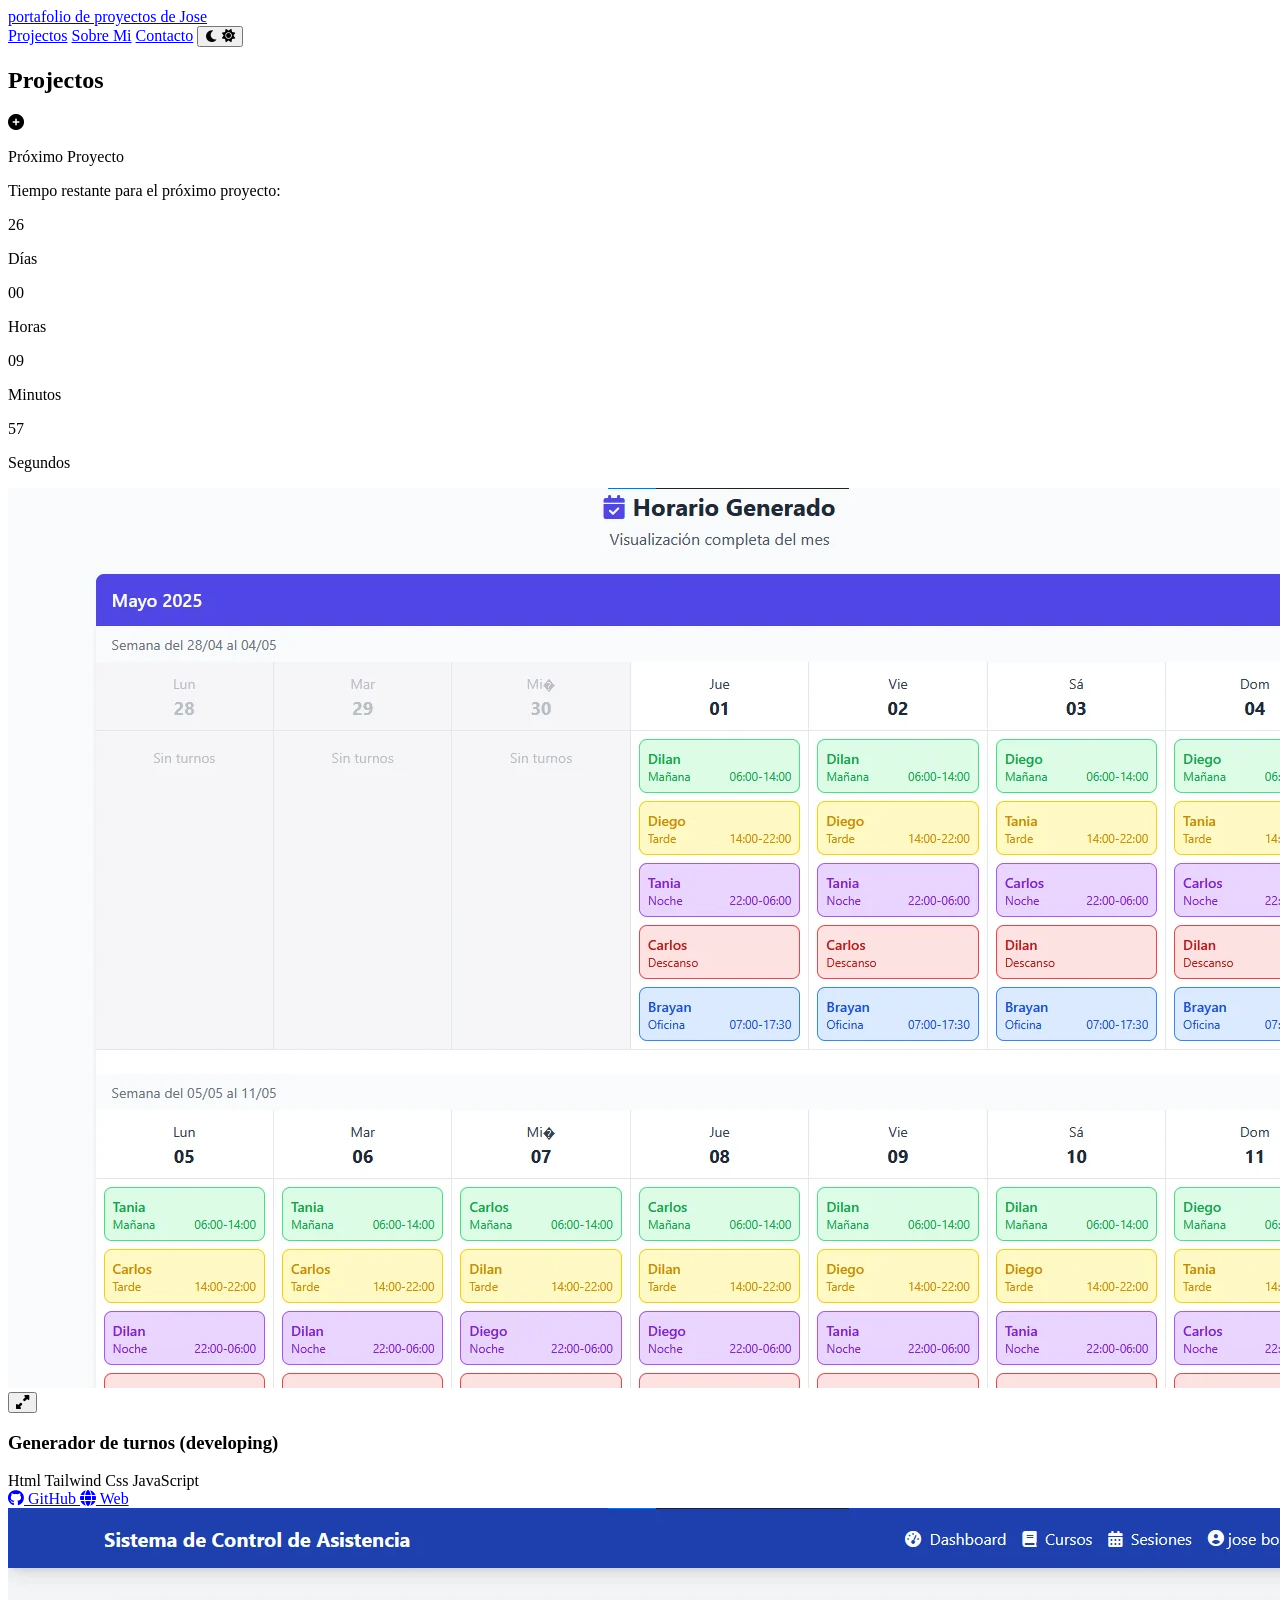
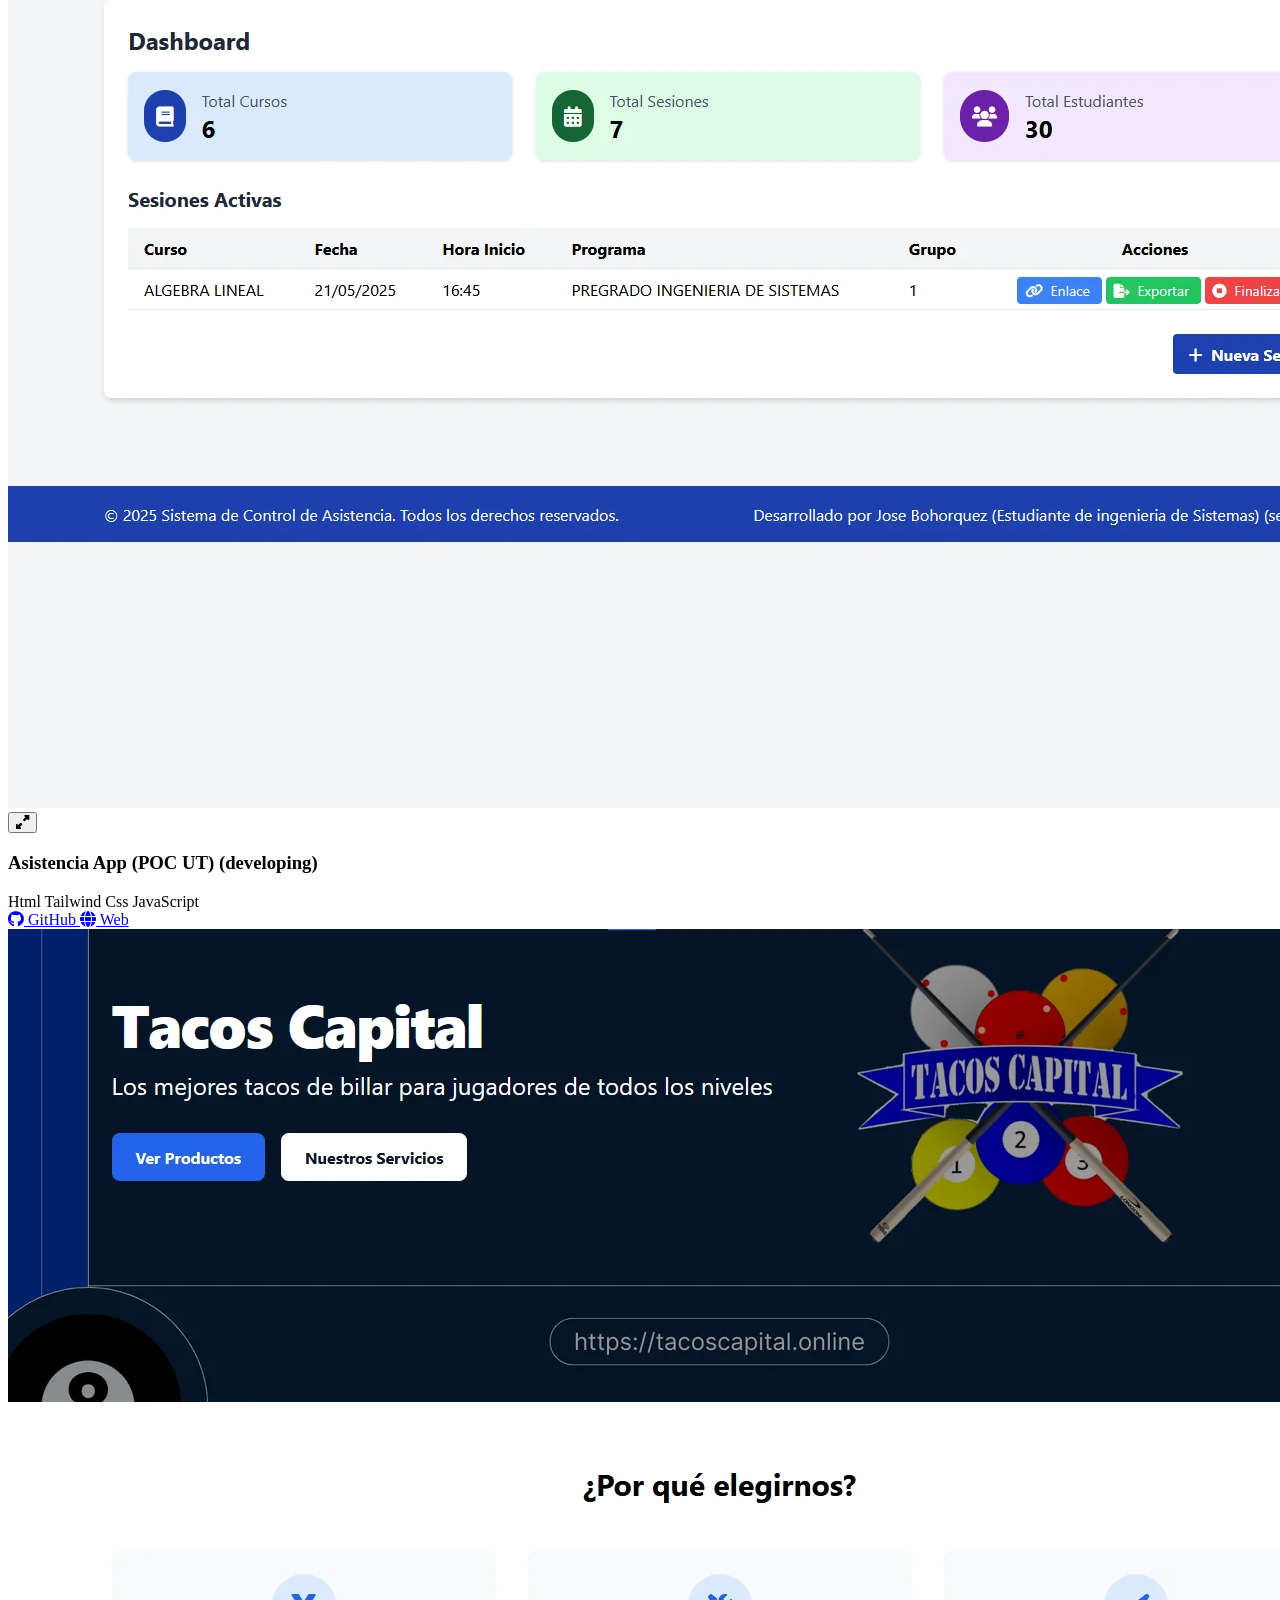
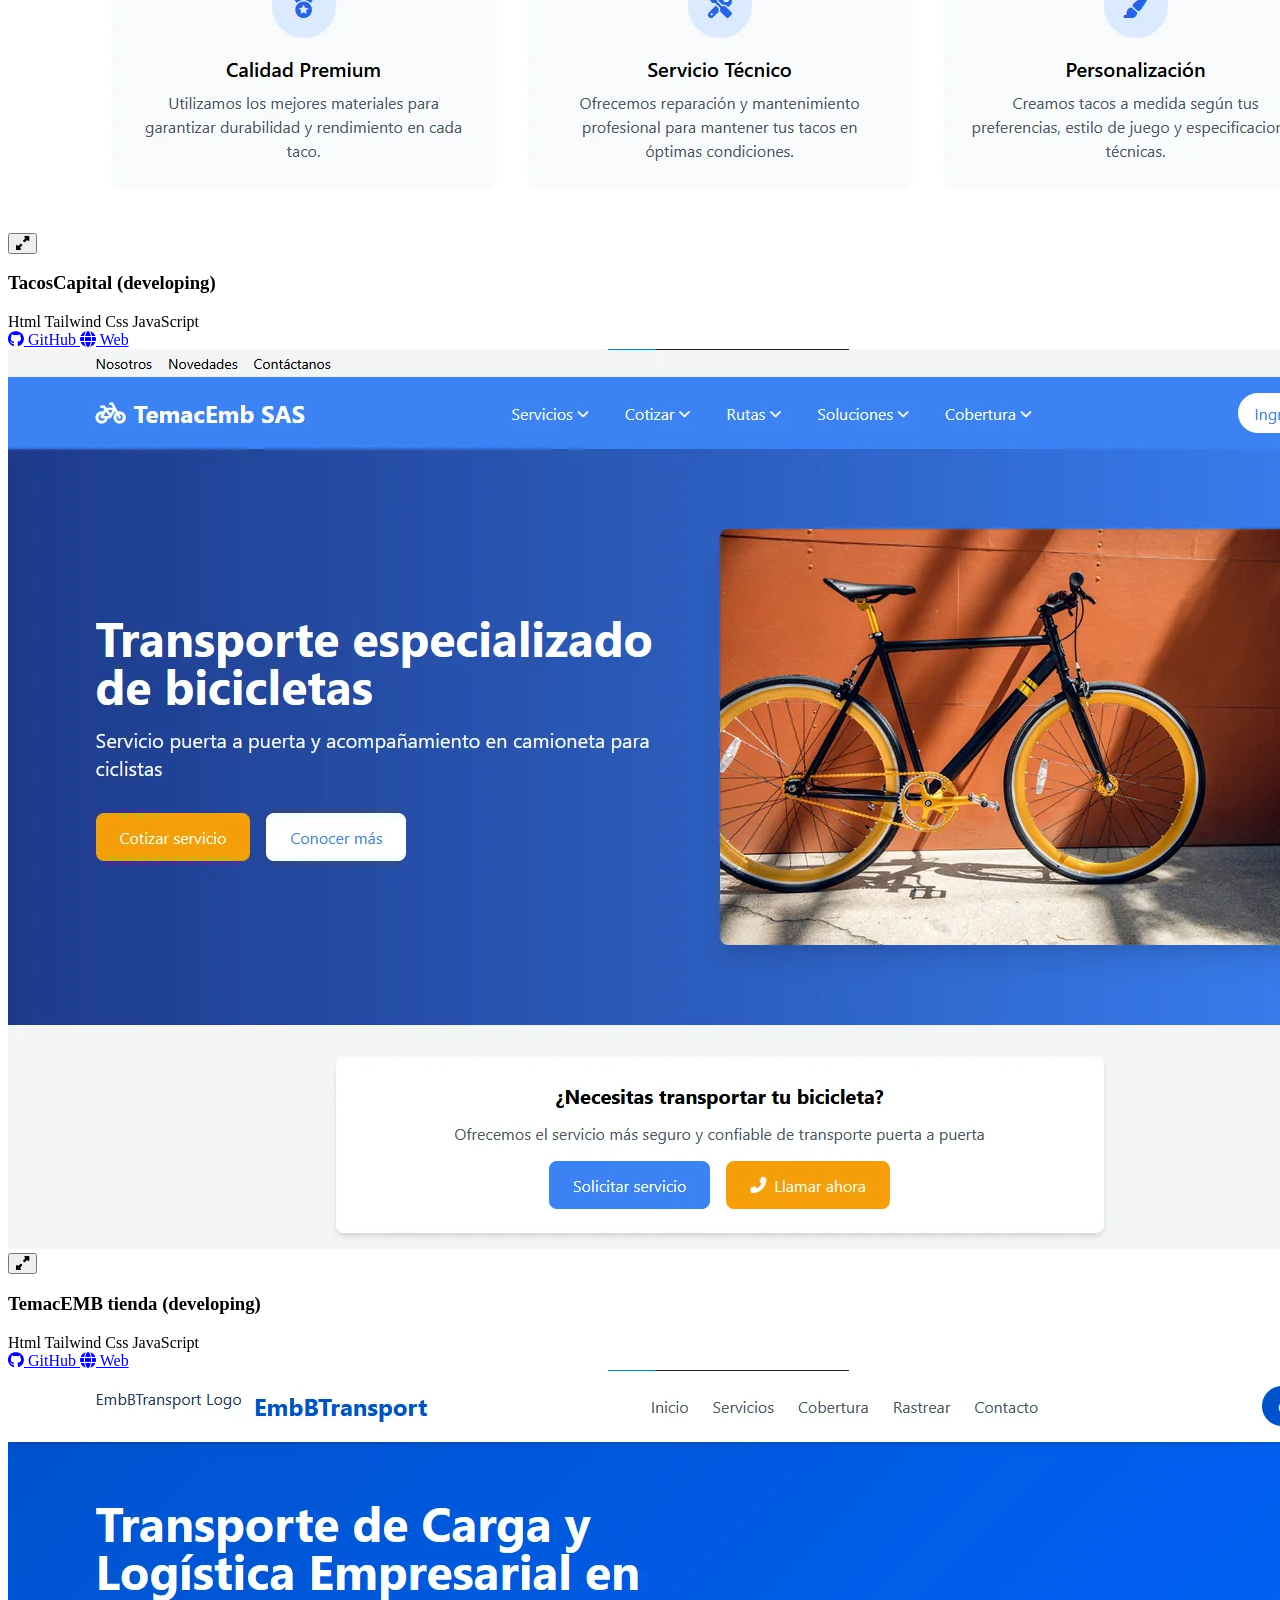
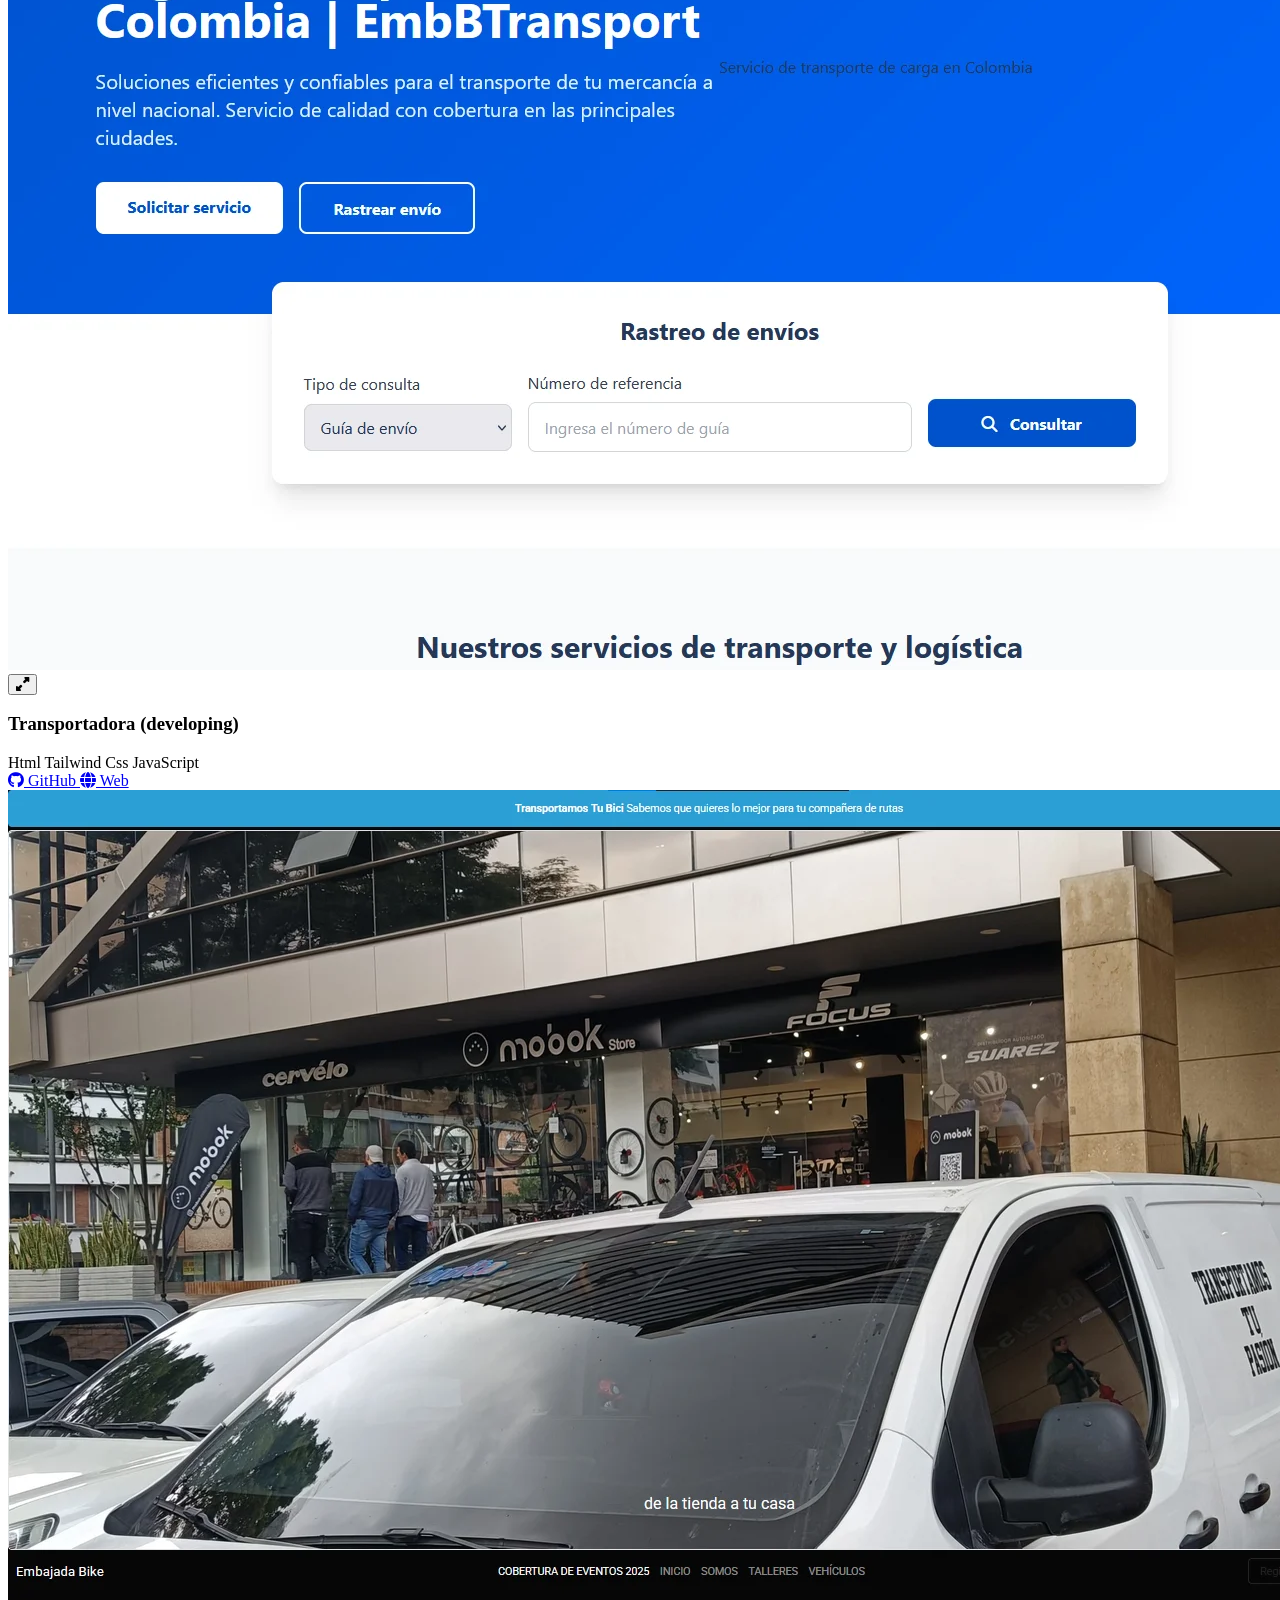
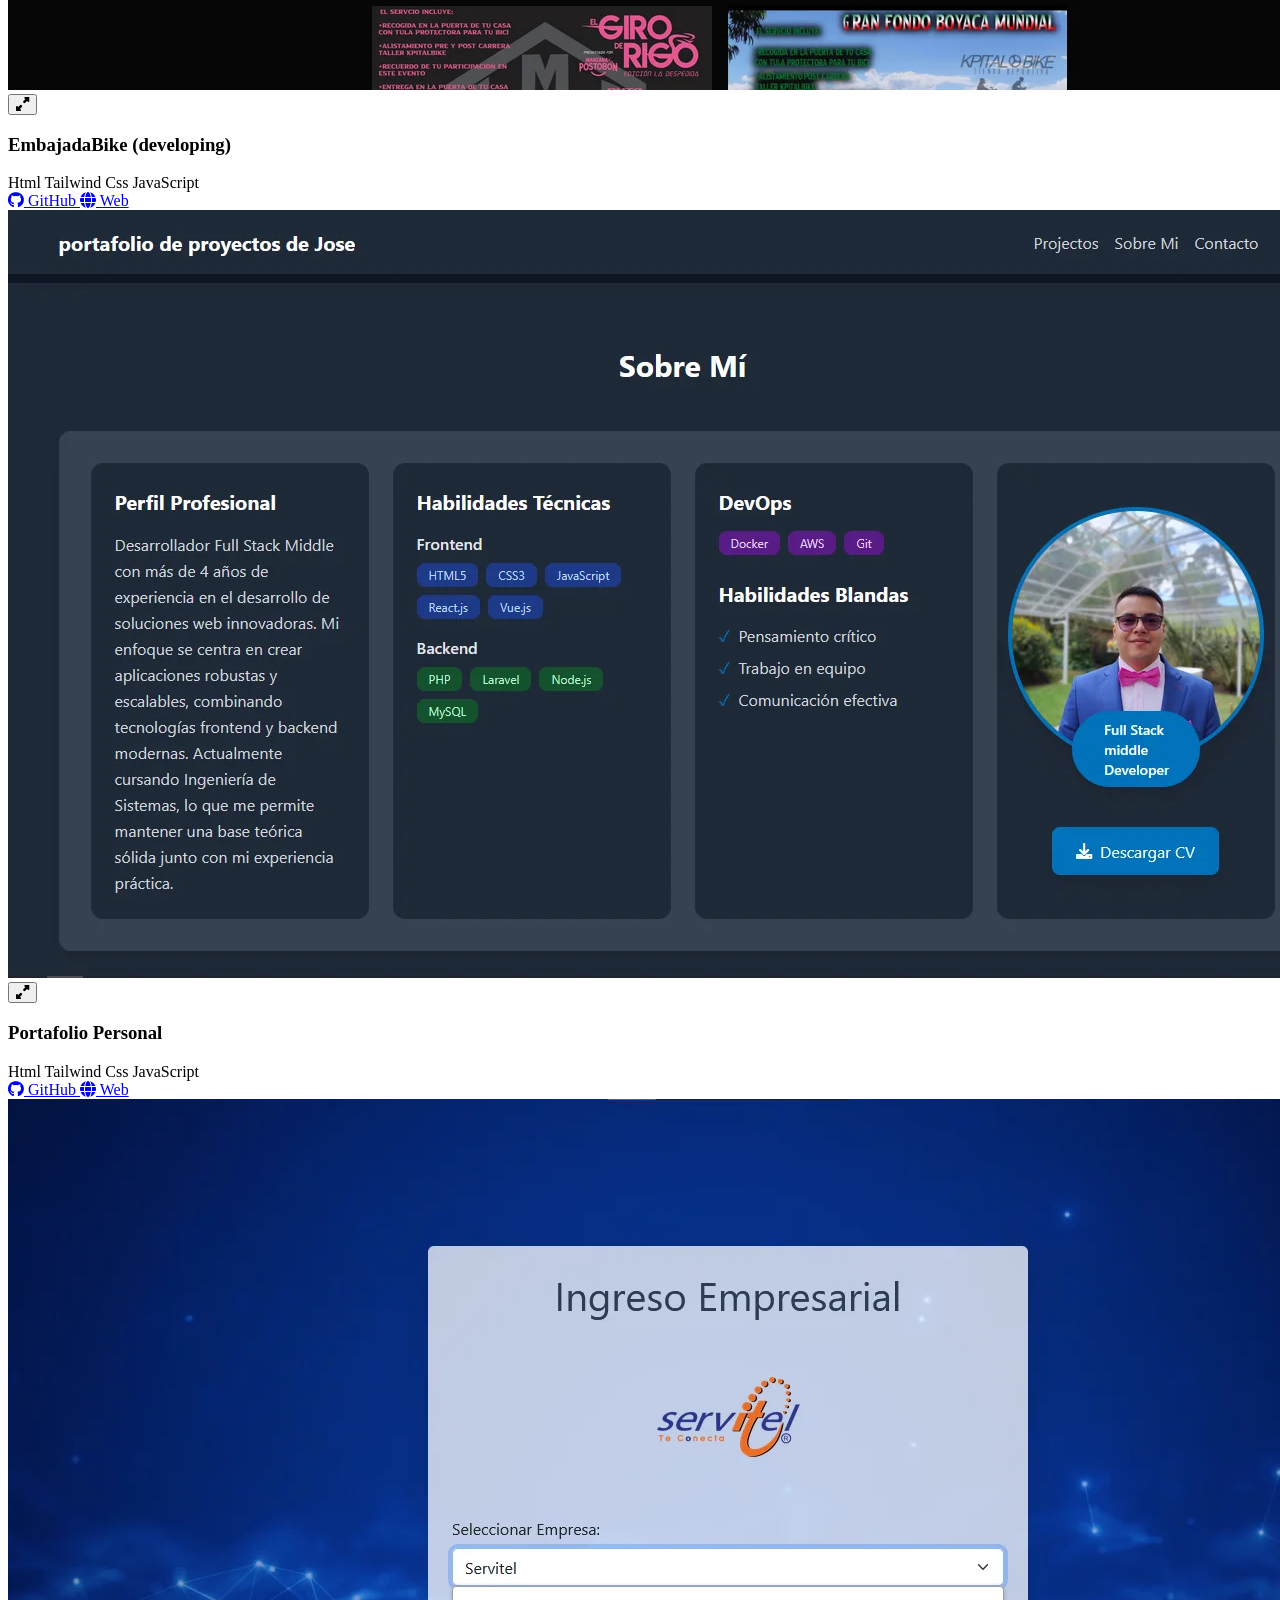
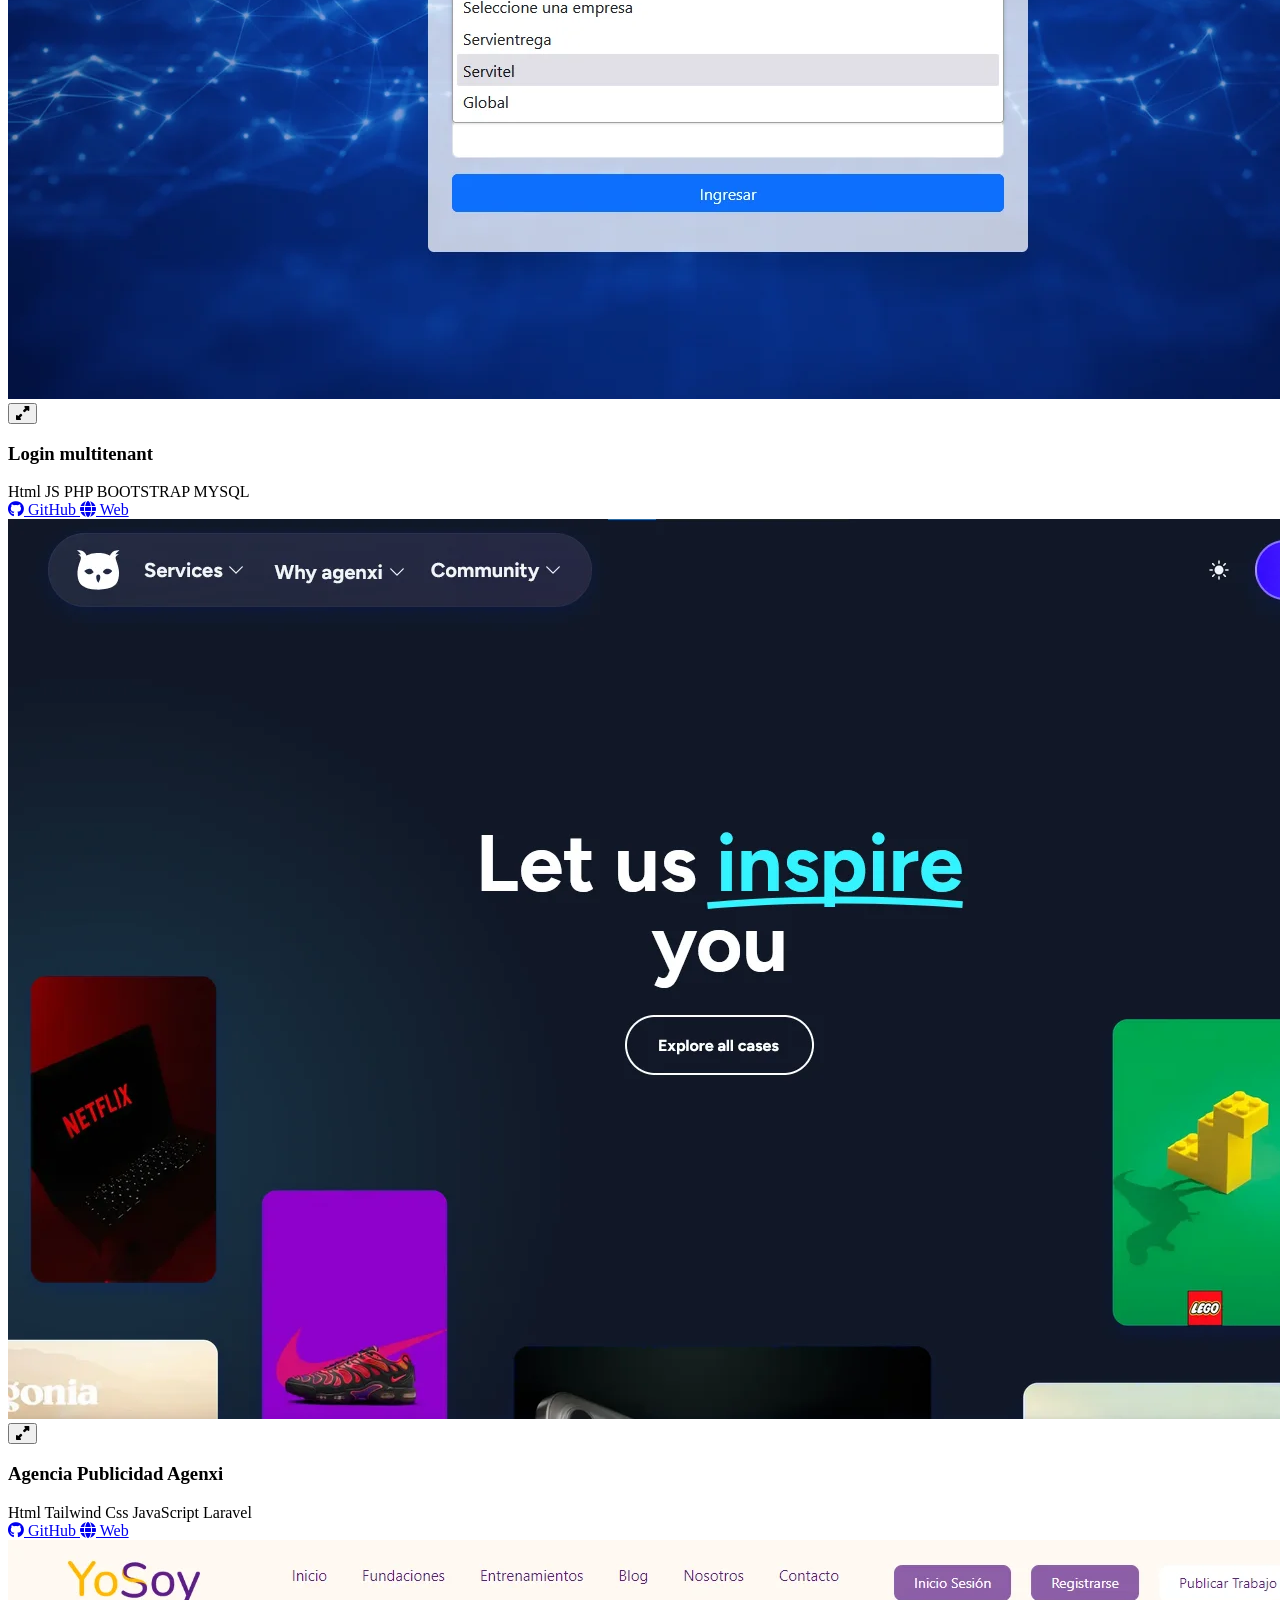
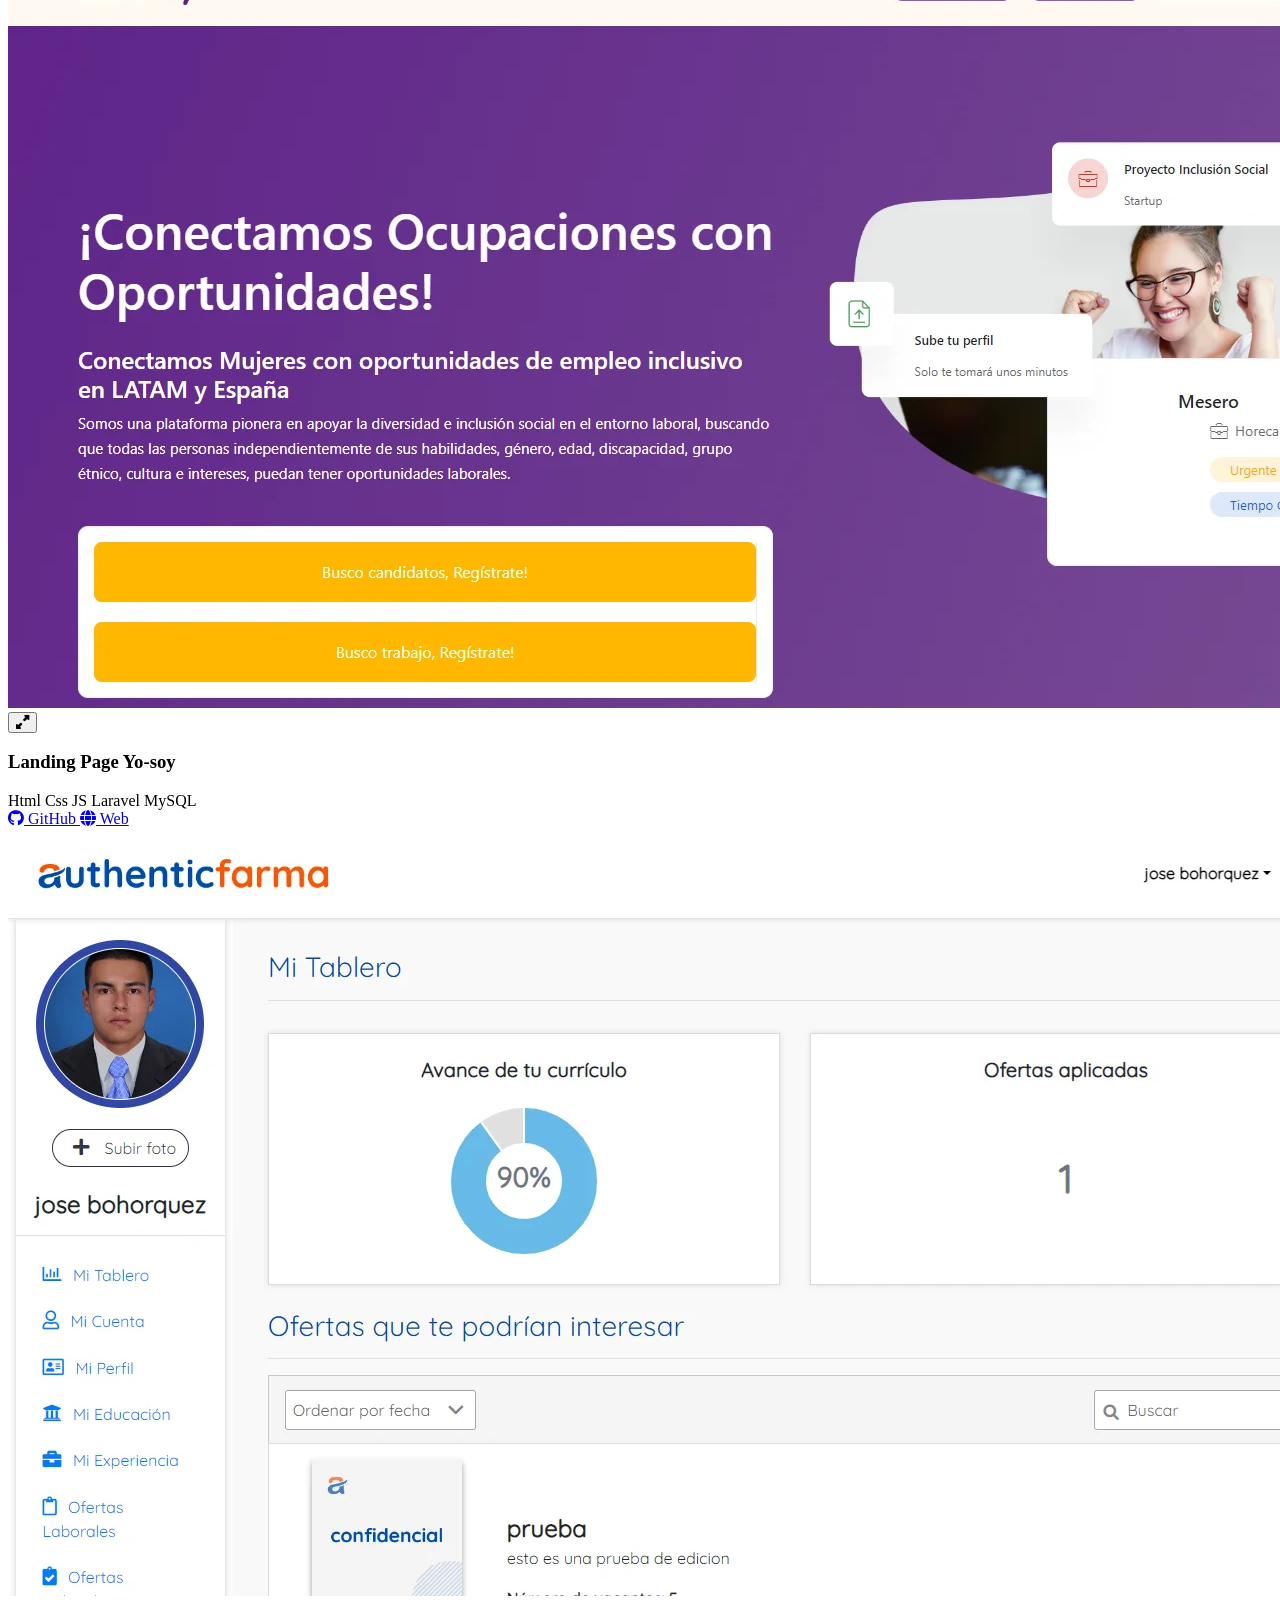
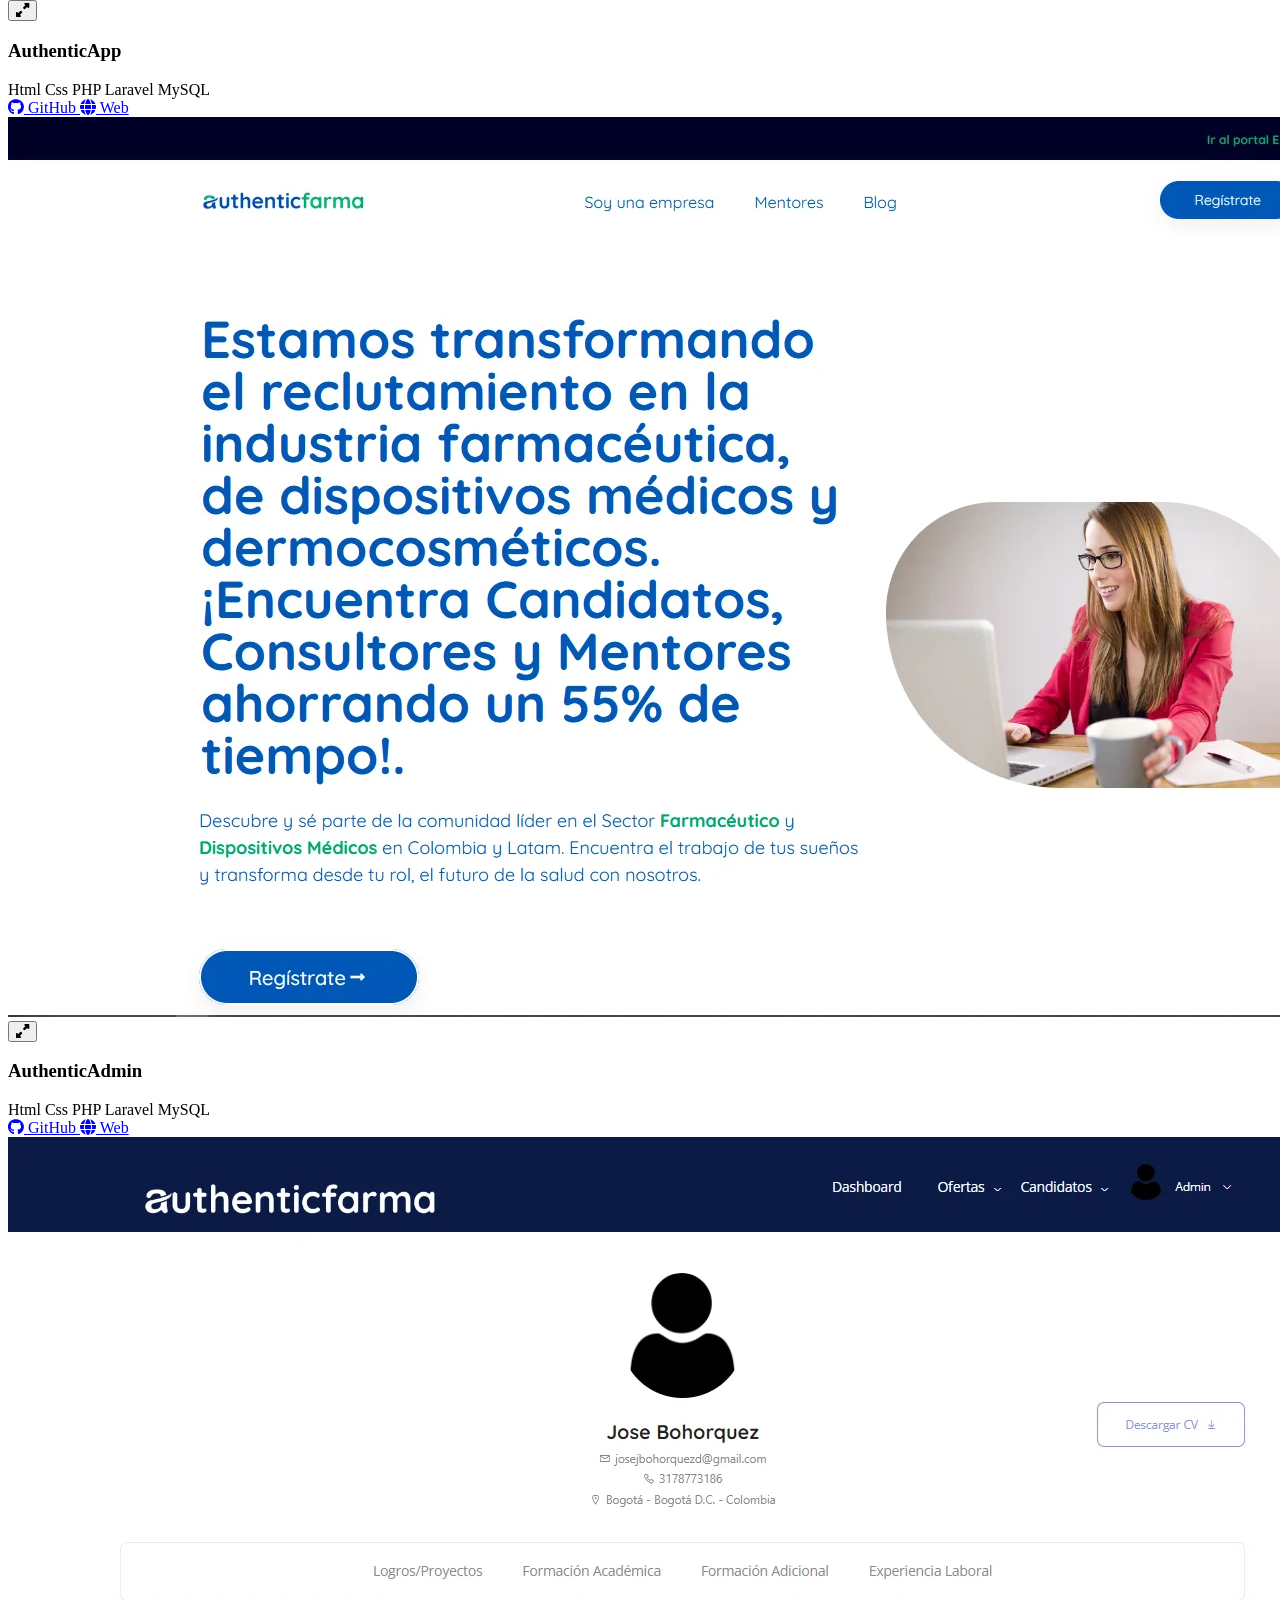
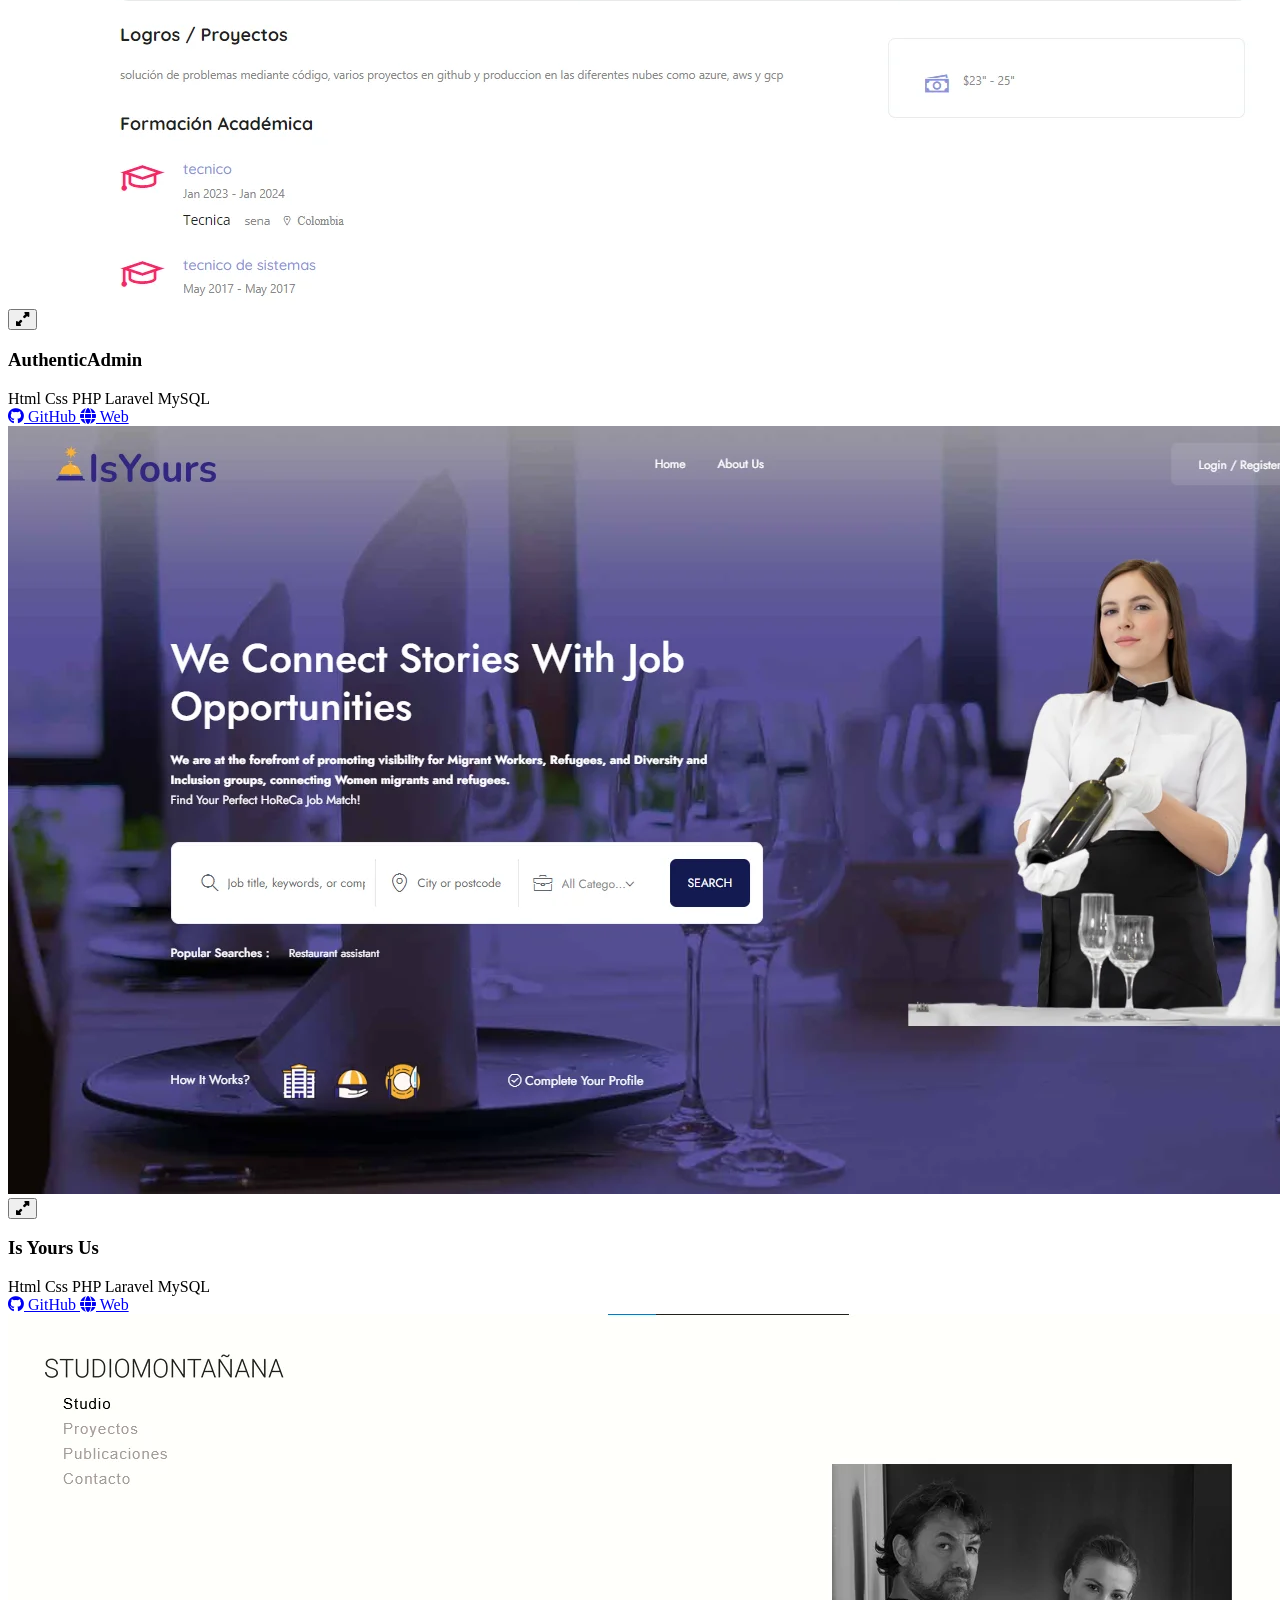
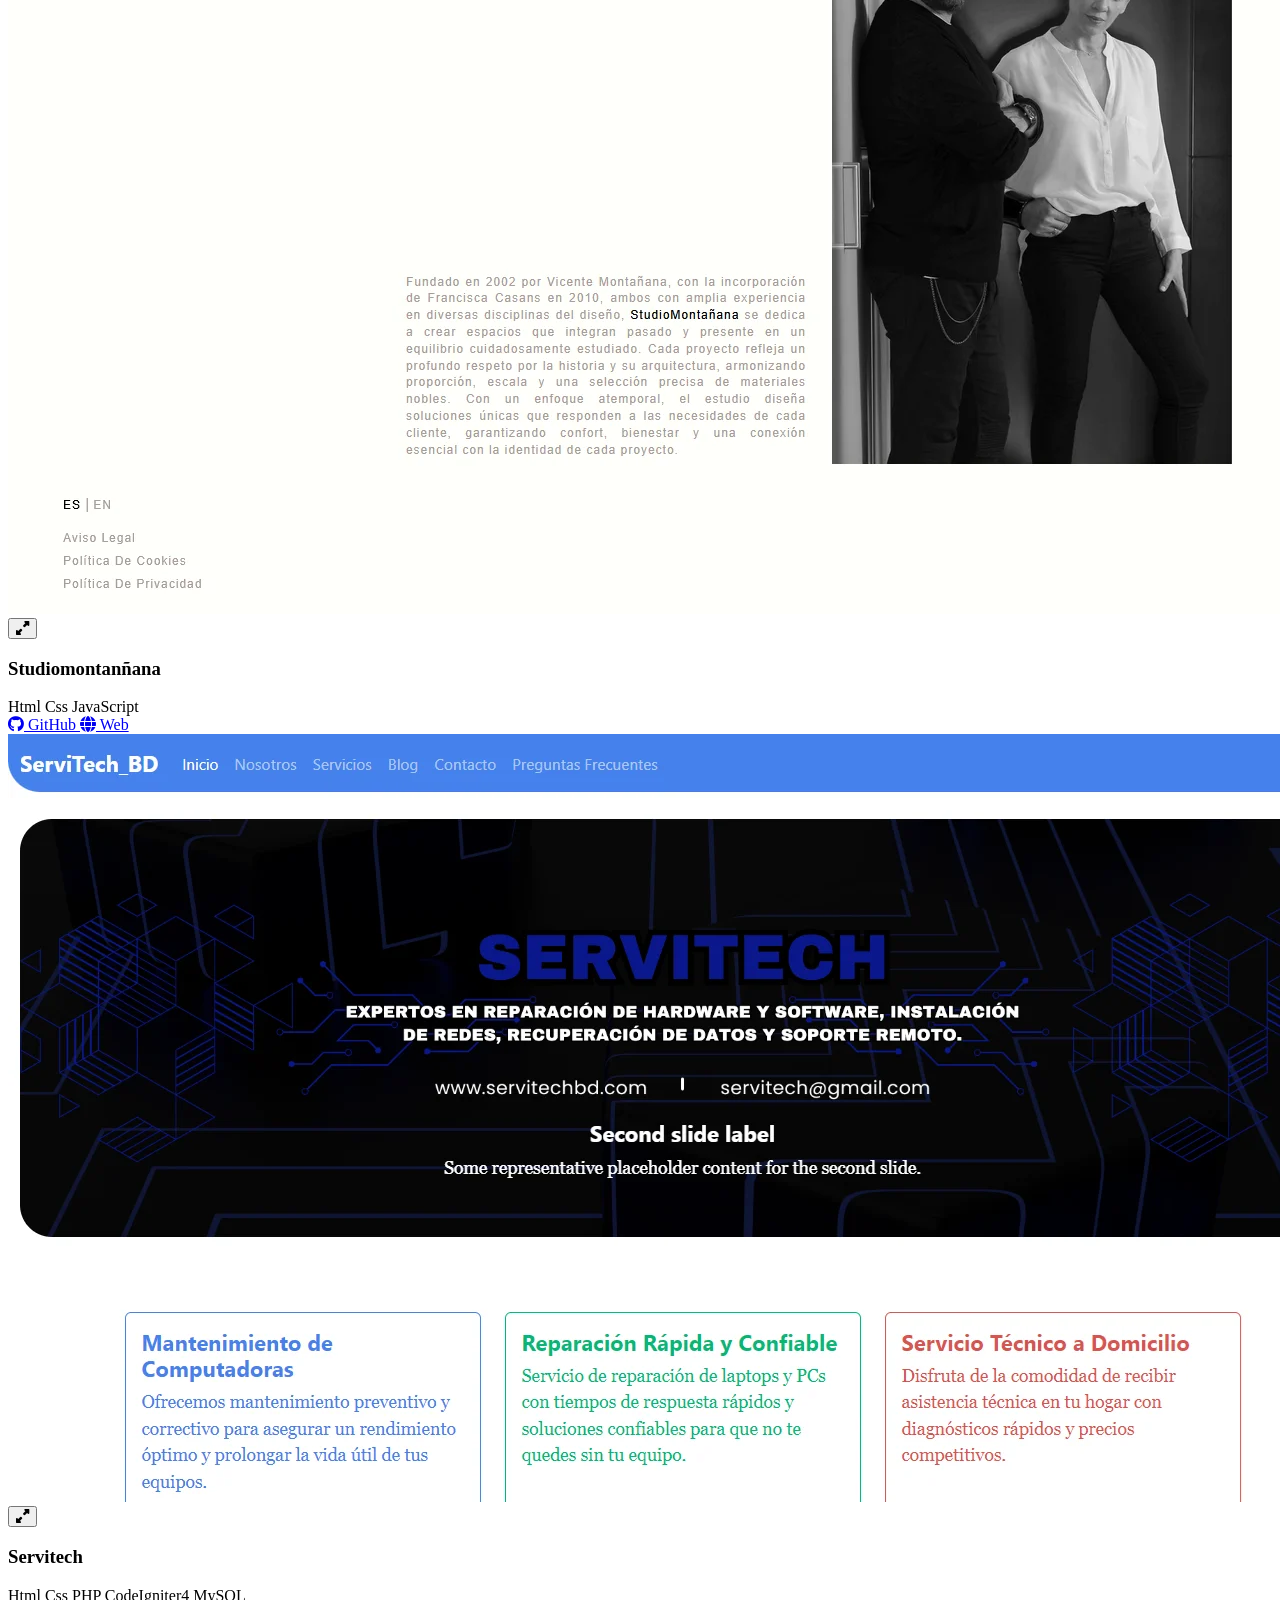
==== index.html @ 4d7795fb "ajustando info" ====
<!DOCTYPE html>
<html lang="en" class="scroll-smooth">

<head>
    <meta charset="UTF-8">
    <meta name="viewport" content="width=device-width, initial-scale=1.0">
    <title>Jose's Portfolio</title>
    <script src="https://cdn.tailwindcss.com"></script>
    <link rel="stylesheet" href="https://cdnjs.cloudflare.com/ajax/libs/font-awesome/6.0.0-beta3/css/all.min.css">
    <script>
        tailwind.config = {
            darkMode: 'class',
            theme: {
                extend: {
                    colors: {
                        primary: '#0072bc',
                    }
                }
            }
        }
    </script>
    <script src="https://cdn.jsdelivr.net/npm/sweetalert2@11"></script>
</head>

<body class="bg-gray-100 dark:bg-gray-900">
    <!-- Navbar -->
    <nav class="fixed w-full bg-white dark:bg-gray-800 shadow-lg z-50">
        <div class="max-w-7xl mx-auto px-4">
            <div class="flex justify-between h-16">
                <div class="flex items-center">
                    <a href="#" class="text-xl font-bold text-gray-800 dark:text-white">portafolio de proyectos de
                        Jose</a>
                </div>
                <div class="flex items-center space-x-4">
                    <a href="#projects" class="text-gray-600 dark:text-gray-300 hover:text-primary">Projectos</a>
                    <a href="#about" class="text-gray-600 dark:text-gray-300 hover:text-primary">Sobre Mi</a>
                    <a href="#contact" class="text-gray-600 dark:text-gray-300 hover:text-primary">Contacto</a>
                    <button id="theme-toggle" class="p-2 rounded-lg hover:bg-gray-100 dark:hover:bg-gray-700">
                        <i class="fas fa-moon dark:hidden"></i>
                        <i class="fas fa-sun hidden dark:block text-yellow-400"></i>
                    </button>
                </div>
            </div>
        </div>
    </nav>

    <!-- Projects Section -->
    <section id="projects" class="pt-20 pb-12">
        <div class="max-w-7xl mx-auto px-4">
            <h2 class="text-3xl font-bold text-center text-gray-800 dark:text-white mb-12">Projectos</h2>
            <div class="grid grid-cols-2 md:grid-cols-3 lg:grid-cols-4 gap-4">



                <!-- Plantilla para próximo proyecto con contador -->
                <div
                    class="bg-white dark:bg-gray-800 rounded-lg shadow-lg overflow-hidden transition-transform hover:scale-105 cursor-pointer group border-2 border-dashed border-gray-300 dark:border-gray-600">
                    <div class="p-4 flex flex-col items-center justify-center h-full min-h-[300px]">
                        <i class="fas fa-plus-circle text-4xl text-gray-400 dark:text-gray-500 mb-2"></i>
                        <p class="text-gray-500 dark:text-gray-400 text-center mb-4">Próximo Proyecto</p>
                        <div class="text-center">
                            <p class="text-sm text-gray-500 dark:text-gray-400 mb-2">Tiempo restante para el próximo
                                proyecto:</p>
                            <div class="grid grid-cols-4 gap-2 text-center">
                                <div class="bg-gray-100 dark:bg-gray-700 p-2 rounded-lg">
                                    <span id="days" class="text-xl font-bold text-primary">00</span>
                                    <p class="text-xs text-gray-500 dark:text-gray-400">Días</p>
                                </div>
                                <div class="bg-gray-100 dark:bg-gray-700 p-2 rounded-lg">
                                    <span id="hours" class="text-xl font-bold text-primary">00</span>
                                    <p class="text-xs text-gray-500 dark:text-gray-400">Horas</p>
                                </div>
                                <div class="bg-gray-100 dark:bg-gray-700 p-2 rounded-lg">
                                    <span id="minutes" class="text-xl font-bold text-primary">00</span>
                                    <p class="text-xs text-gray-500 dark:text-gray-400">Minutos</p>
                                </div>
                                <div class="bg-gray-100 dark:bg-gray-700 p-2 rounded-lg">
                                    <span id="seconds" class="text-xl font-bold text-primary">00</span>
                                    <p class="text-xs text-gray-500 dark:text-gray-400">Segundos</p>
                                </div>
                            </div>
                        </div>
                    </div>
                </div>


                <!-- generador de turnos -->
                <div
                    class="bg-white dark:bg-gray-800 rounded-lg shadow-lg overflow-hidden transition-transform hover:scale-105 cursor-pointer group">
                    <div class="relative">
                        <img src="assets/imgWebp/generadorHorarios.webp" alt="Portfolio Project"
                            class="w-full h-40 object-cover transition-transform group-hover:opacity-75">
                        <div
                            class="absolute inset-0 flex items-center justify-center opacity-0 group-hover:opacity-100 transition-opacity">
                            <button onclick="openModal('assets/imgWebp/generadorHorarios.webp', 'Portfolio Project')"
                                class="bg-black bg-opacity-50 text-white px-4 py-2 rounded-lg">
                                <i class="fas fa-expand-alt"></i>
                            </button>
                        </div>
                    </div>
                    <div class="p-4">
                        <h3 class="text-lg font-bold text-gray-800 dark:text-white mb-2">Generador de turnos
                            (developing)</h3>
                        <div class="flex flex-wrap gap-1 mb-3">
                            <span
                                class="px-2 py-1 bg-blue-100 dark:bg-blue-900 text-blue-800 dark:text-blue-200 rounded text-xs">Html</span>
                            <span
                                class="px-2 py-1 bg-blue-100 dark:bg-blue-900 text-blue-800 dark:text-blue-200 rounded text-xs">Tailwind
                                Css</span>
                            <span
                                class="px-2 py-1 bg-blue-100 dark:bg-blue-900 text-blue-800 dark:text-blue-200 rounded text-xs">JavaScript</span>
                        </div>
                        <div class="flex justify-center space-x-2">
                            <a href="https://github.com/Jose-Bohorquez/GeneradorDeHorarios"
                                class="inline-flex items-center px-3 py-1 bg-gray-200 dark:bg-gray-700 rounded-lg hover:bg-gray-300 dark:hover:bg-gray-600 transition-colors text-sm">
                                <i class="fab fa-github mr-1"></i>
                                GitHub
                            </a>
                            <a href="https://dev-and-test.online/noc/"
                                class="inline-flex items-center px-3 py-1 bg-gray-200 dark:bg-gray-700 rounded-lg hover:bg-gray-300 dark:hover:bg-gray-600 transition-colors text-sm">
                                <i class="fas fa-globe mr-1"></i>
                                Web
                            </a>
                        </div>
                    </div>
                </div>


                <!-- asistencia -->
                <div
                    class="bg-white dark:bg-gray-800 rounded-lg shadow-lg overflow-hidden transition-transform hover:scale-105 cursor-pointer group">
                    <div class="relative">
                        <img src="assets/imgWebp/asistenciaApp.webp" alt="Portfolio Project"
                            class="w-full h-40 object-cover transition-transform group-hover:opacity-75">
                        <div
                            class="absolute inset-0 flex items-center justify-center opacity-0 group-hover:opacity-100 transition-opacity">
                            <button onclick="openModal('assets/imgWebp/asistenciaApp.webp', 'Portfolio Project')"
                                class="bg-black bg-opacity-50 text-white px-4 py-2 rounded-lg">
                                <i class="fas fa-expand-alt"></i>
                            </button>
                        </div>
                    </div>
                    <div class="p-4">
                        <h3 class="text-lg font-bold text-gray-800 dark:text-white mb-2">Asistencia App (POC UT)
                            (developing)</h3>
                        <div class="flex flex-wrap gap-1 mb-3">
                            <span
                                class="px-2 py-1 bg-blue-100 dark:bg-blue-900 text-blue-800 dark:text-blue-200 rounded text-xs">Html</span>
                            <span
                                class="px-2 py-1 bg-blue-100 dark:bg-blue-900 text-blue-800 dark:text-blue-200 rounded text-xs">Tailwind
                                Css</span>
                            <span
                                class="px-2 py-1 bg-blue-100 dark:bg-blue-900 text-blue-800 dark:text-blue-200 rounded text-xs">JavaScript</span>
                        </div>
                        <div class="flex justify-center space-x-2">
                            <a href="https://github.com/Jose-Bohorquez/login_multitenant"
                                class="inline-flex items-center px-3 py-1 bg-gray-200 dark:bg-gray-700 rounded-lg hover:bg-gray-300 dark:hover:bg-gray-600 transition-colors text-sm">
                                <i class="fab fa-github mr-1"></i>
                                GitHub
                            </a>
                            <a href="https://dev-and-test.online/asistencia-app/public/index.php?page=login"
                                class="inline-flex items-center px-3 py-1 bg-gray-200 dark:bg-gray-700 rounded-lg hover:bg-gray-300 dark:hover:bg-gray-600 transition-colors text-sm">
                                <i class="fas fa-globe mr-1"></i>
                                Web
                            </a>
                        </div>
                    </div>
                </div>


                <!-- tacos capital -->
                <div
                    class="bg-white dark:bg-gray-800 rounded-lg shadow-lg overflow-hidden transition-transform hover:scale-105 cursor-pointer group">
                    <div class="relative">
                        <img src="assets/imgWebp/tacoscapital.webp" alt="Portfolio Project"
                            class="w-full h-40 object-cover transition-transform group-hover:opacity-75">
                        <div
                            class="absolute inset-0 flex items-center justify-center opacity-0 group-hover:opacity-100 transition-opacity">
                            <button onclick="openModal('assets/imgWebp/tacoscapital.webp', 'Portfolio Project')"
                                class="bg-black bg-opacity-50 text-white px-4 py-2 rounded-lg">
                                <i class="fas fa-expand-alt"></i>
                            </button>
                        </div>
                    </div>
                    <div class="p-4">
                        <h3 class="text-lg font-bold text-gray-800 dark:text-white mb-2">TacosCapital (developing)
                        </h3>
                        <div class="flex flex-wrap gap-1 mb-3">
                            <span
                                class="px-2 py-1 bg-blue-100 dark:bg-blue-900 text-blue-800 dark:text-blue-200 rounded text-xs">Html</span>
                            <span
                                class="px-2 py-1 bg-blue-100 dark:bg-blue-900 text-blue-800 dark:text-blue-200 rounded text-xs">Tailwind
                                Css</span>
                            <span
                                class="px-2 py-1 bg-blue-100 dark:bg-blue-900 text-blue-800 dark:text-blue-200 rounded text-xs">JavaScript</span>
                        </div>
                        <div class="flex justify-center space-x-2">
                            <a href="https://github.com/Jose-Bohorquez/tacosCapital"
                                class="inline-flex items-center px-3 py-1 bg-gray-200 dark:bg-gray-700 rounded-lg hover:bg-gray-300 dark:hover:bg-gray-600 transition-colors text-sm">
                                <i class="fab fa-github mr-1"></i>
                                GitHub
                            </a>
                            <a href="https://www.tacoscapital.online"
                                class="inline-flex items-center px-3 py-1 bg-gray-200 dark:bg-gray-700 rounded-lg hover:bg-gray-300 dark:hover:bg-gray-600 transition-colors text-sm">
                                <i class="fas fa-globe mr-1"></i>
                                Web
                            </a>
                        </div>
                    </div>
                </div>

                <!-- temacemb -->
                <div
                    class="bg-white dark:bg-gray-800 rounded-lg shadow-lg overflow-hidden transition-transform hover:scale-105 cursor-pointer group">
                    <div class="relative">
                        <img src="assets/imgWebp/temacemb.webp" alt="Portfolio Project"
                            class="w-full h-40 object-cover transition-transform group-hover:opacity-75">
                        <div
                            class="absolute inset-0 flex items-center justify-center opacity-0 group-hover:opacity-100 transition-opacity">
                            <button onclick="openModal('assets/imgWebp/temacemb.webp', 'Portfolio Project')"
                                class="bg-black bg-opacity-50 text-white px-4 py-2 rounded-lg">
                                <i class="fas fa-expand-alt"></i>
                            </button>
                        </div>
                    </div>
                    <div class="p-4">
                        <h3 class="text-lg font-bold text-gray-800 dark:text-white mb-2">TemacEMB tienda (developing)
                        </h3>
                        <div class="flex flex-wrap gap-1 mb-3">
                            <span
                                class="px-2 py-1 bg-blue-100 dark:bg-blue-900 text-blue-800 dark:text-blue-200 rounded text-xs">Html</span>
                            <span
                                class="px-2 py-1 bg-blue-100 dark:bg-blue-900 text-blue-800 dark:text-blue-200 rounded text-xs">Tailwind
                                Css</span>
                            <span
                                class="px-2 py-1 bg-blue-100 dark:bg-blue-900 text-blue-800 dark:text-blue-200 rounded text-xs">JavaScript</span>
                        </div>
                        <div class="flex justify-center space-x-2">
                            <a href="https://github.com/Jose-Bohorquez?tab=repositories"
                                class="inline-flex items-center px-3 py-1 bg-gray-200 dark:bg-gray-700 rounded-lg hover:bg-gray-300 dark:hover:bg-gray-600 transition-colors text-sm">
                                <i class="fab fa-github mr-1"></i>
                                GitHub
                            </a>
                            <a href="https://temacemb.com/"
                                class="inline-flex items-center px-3 py-1 bg-gray-200 dark:bg-gray-700 rounded-lg hover:bg-gray-300 dark:hover:bg-gray-600 transition-colors text-sm">
                                <i class="fas fa-globe mr-1"></i>
                                Web
                            </a>
                        </div>
                    </div>
                </div>



                <!-- transportadora -->
                <div
                    class="bg-white dark:bg-gray-800 rounded-lg shadow-lg overflow-hidden transition-transform hover:scale-105 cursor-pointer group">
                    <div class="relative">
                        <img src="assets/imgWebp/embbtransport.webp" alt="Portfolio Project"
                            class="w-full h-40 object-cover transition-transform group-hover:opacity-75">
                        <div
                            class="absolute inset-0 flex items-center justify-center opacity-0 group-hover:opacity-100 transition-opacity">
                            <button onclick="openModal('assets/imgWebp/embbtransport.webp', 'Portfolio Project')"
                                class="bg-black bg-opacity-50 text-white px-4 py-2 rounded-lg">
                                <i class="fas fa-expand-alt"></i>
                            </button>
                        </div>
                    </div>
                    <div class="p-4">
                        <h3 class="text-lg font-bold text-gray-800 dark:text-white mb-2">Transportadora (developing)
                        </h3>
                        <div class="flex flex-wrap gap-1 mb-3">
                            <span
                                class="px-2 py-1 bg-blue-100 dark:bg-blue-900 text-blue-800 dark:text-blue-200 rounded text-xs">Html</span>
                            <span
                                class="px-2 py-1 bg-blue-100 dark:bg-blue-900 text-blue-800 dark:text-blue-200 rounded text-xs">Tailwind
                                Css</span>
                            <span
                                class="px-2 py-1 bg-blue-100 dark:bg-blue-900 text-blue-800 dark:text-blue-200 rounded text-xs">JavaScript</span>
                        </div>
                        <div class="flex justify-center space-x-2">
                            <a href="https://github.com/Jose-Bohorquez?tab=repositories"
                                class="inline-flex items-center px-3 py-1 bg-gray-200 dark:bg-gray-700 rounded-lg hover:bg-gray-300 dark:hover:bg-gray-600 transition-colors text-sm">
                                <i class="fab fa-github mr-1"></i>
                                GitHub
                            </a>
                            <a href="https://embbtransport.com/"
                                class="inline-flex items-center px-3 py-1 bg-gray-200 dark:bg-gray-700 rounded-lg hover:bg-gray-300 dark:hover:bg-gray-600 transition-colors text-sm">
                                <i class="fas fa-globe mr-1"></i>
                                Web
                            </a>
                        </div>
                    </div>
                </div>


                <!-- embajada bike -->
                <div
                    class="bg-white dark:bg-gray-800 rounded-lg shadow-lg overflow-hidden transition-transform hover:scale-105 cursor-pointer group">
                    <div class="relative">
                        <img src="assets/imgWebp/embajadabike.webp" alt="Portfolio Project"
                            class="w-full h-40 object-cover transition-transform group-hover:opacity-75">
                        <div
                            class="absolute inset-0 flex items-center justify-center opacity-0 group-hover:opacity-100 transition-opacity">
                            <button onclick="openModal('assets/imgWebp/embajadabike.webp', 'Portfolio Project')"
                                class="bg-black bg-opacity-50 text-white px-4 py-2 rounded-lg">
                                <i class="fas fa-expand-alt"></i>
                            </button>
                        </div>
                    </div>
                    <div class="p-4">
                        <h3 class="text-lg font-bold text-gray-800 dark:text-white mb-2">EmbajadaBike (developing)</h3>
                        <div class="flex flex-wrap gap-1 mb-3">
                            <span
                                class="px-2 py-1 bg-blue-100 dark:bg-blue-900 text-blue-800 dark:text-blue-200 rounded text-xs">Html</span>
                            <span
                                class="px-2 py-1 bg-blue-100 dark:bg-blue-900 text-blue-800 dark:text-blue-200 rounded text-xs">Tailwind
                                Css</span>
                            <span
                                class="px-2 py-1 bg-blue-100 dark:bg-blue-900 text-blue-800 dark:text-blue-200 rounded text-xs">JavaScript</span>
                        </div>
                        <div class="flex justify-center space-x-2">
                            <a href="https://github.com/Jose-Bohorquez?tab=repositories"
                                class="inline-flex items-center px-3 py-1 bg-gray-200 dark:bg-gray-700 rounded-lg hover:bg-gray-300 dark:hover:bg-gray-600 transition-colors text-sm">
                                <i class="fab fa-github mr-1"></i>
                                GitHub
                            </a>
                            <a href="https://embajadabike.com/"
                                class="inline-flex items-center px-3 py-1 bg-gray-200 dark:bg-gray-700 rounded-lg hover:bg-gray-300 dark:hover:bg-gray-600 transition-colors text-sm">
                                <i class="fas fa-globe mr-1"></i>
                                Web
                            </a>
                        </div>
                    </div>
                </div>




                <!-- Portafolio -->
                <div
                    class="bg-white dark:bg-gray-800 rounded-lg shadow-lg overflow-hidden transition-transform hover:scale-105 cursor-pointer group">
                    <div class="relative">
                        <img src="assets/imgWebp/porta.webp" alt="Portfolio Project"
                            class="w-full h-40 object-cover transition-transform group-hover:opacity-75">
                        <div
                            class="absolute inset-0 flex items-center justify-center opacity-0 group-hover:opacity-100 transition-opacity">
                            <button onclick="openModal('assets/imgWebp/porta.webp', 'Portfolio Project')"
                                class="bg-black bg-opacity-50 text-white px-4 py-2 rounded-lg">
                                <i class="fas fa-expand-alt"></i>
                            </button>
                        </div>
                    </div>
                    <div class="p-4">
                        <h3 class="text-lg font-bold text-gray-800 dark:text-white mb-2">Portafolio Personal</h3>
                        <div class="flex flex-wrap gap-1 mb-3">
                            <span
                                class="px-2 py-1 bg-blue-100 dark:bg-blue-900 text-blue-800 dark:text-blue-200 rounded text-xs">Html</span>
                            <span
                                class="px-2 py-1 bg-blue-100 dark:bg-blue-900 text-blue-800 dark:text-blue-200 rounded text-xs">Tailwind
                                Css</span>
                            <span
                                class="px-2 py-1 bg-blue-100 dark:bg-blue-900 text-blue-800 dark:text-blue-200 rounded text-xs">JavaScript</span>
                        </div>
                        <div class="flex justify-center space-x-2">
                            <a href="https://github.com/Jose-Bohorquez/Jose-Bohorquez.github.io"
                                class="inline-flex items-center px-3 py-1 bg-gray-200 dark:bg-gray-700 rounded-lg hover:bg-gray-300 dark:hover:bg-gray-600 transition-colors text-sm">
                                <i class="fab fa-github mr-1"></i>
                                GitHub
                            </a>
                            <a href="https://jose-bohorquez.github.io/"
                                class="inline-flex items-center px-3 py-1 bg-gray-200 dark:bg-gray-700 rounded-lg hover:bg-gray-300 dark:hover:bg-gray-600 transition-colors text-sm">
                                <i class="fas fa-globe mr-1"></i>
                                Web
                            </a>
                        </div>
                    </div>
                </div>





                <!-- login multitenant -->
                <div
                    class="bg-white dark:bg-gray-800 rounded-lg shadow-lg overflow-hidden transition-transform hover:scale-105 cursor-pointer group">
                    <div class="relative">
                        <img src="assets/imgWebp/multitenant.webp" alt="Landing Page Yo-soy"
                            class="w-full h-40 object-cover transition-transform group-hover:opacity-75">
                        <div
                            class="absolute inset-0 flex items-center justify-center opacity-0 group-hover:opacity-100 transition-opacity">
                            <button onclick="openModal('assets/imgWebp/yoSoyLand.webp', 'Landing Page Yo-soy')"
                                class="bg-black bg-opacity-50 text-white px-4 py-2 rounded-lg">
                                <i class="fas fa-expand-alt"></i>
                            </button>
                        </div>
                    </div>
                    <div class="p-4">
                        <h3 class="text-lg font-bold text-gray-800 dark:text-white mb-2">Login multitenant</h3>
                        <div class="flex flex-wrap gap-1 mb-3">
                            <span
                                class="px-2 py-1 bg-blue-100 dark:bg-blue-900 text-blue-800 dark:text-blue-200 rounded text-xs">Html</span>
                            <span
                                class="px-2 py-1 bg-blue-100 dark:bg-blue-900 text-blue-800 dark:text-blue-200 rounded text-xs">JS</span>
                            <span
                                class="px-2 py-1 bg-blue-100 dark:bg-blue-900 text-blue-800 dark:text-blue-200 rounded text-xs">PHP</span>
                            <span
                                class="px-2 py-1 bg-blue-100 dark:bg-blue-900 text-blue-800 dark:text-blue-200 rounded text-xs">BOOTSTRAP</span>
                            <span
                                class="px-2 py-1 bg-blue-100 dark:bg-blue-900 text-blue-800 dark:text-blue-200 rounded text-xs">MYSQL</span>
                        </div>
                        <div class="flex justify-center space-x-2">
                            <a href="https://github.com/Jose-Bohorquez/login_multitenant"
                                class="inline-flex items-center px-3 py-1 bg-gray-200 dark:bg-gray-700 rounded-lg hover:bg-gray-300 dark:hover:bg-gray-600 transition-colors text-sm">
                                <i class="fab fa-github mr-1"></i>
                                GitHub
                            </a>
                            <a href="https://dev-and-test.online/login/"
                                class="inline-flex items-center px-3 py-1 bg-gray-200 dark:bg-gray-700 rounded-lg hover:bg-gray-300 dark:hover:bg-gray-600 transition-colors text-sm">
                                <i class="fas fa-globe mr-1"></i>
                                Web
                            </a>
                        </div>
                    </div>
                </div>



                <!-- agenxi -->
                <div
                    class="bg-white dark:bg-gray-800 rounded-lg shadow-lg overflow-hidden transition-transform hover:scale-105 cursor-pointer group">
                    <div class="relative">
                        <img src="assets/imgWebp/agenxi.webp" alt="Portfolio Project"
                            class="w-full h-40 object-cover transition-transform group-hover:opacity-75">
                        <div
                            class="absolute inset-0 flex items-center justify-center opacity-0 group-hover:opacity-100 transition-opacity">
                            <button onclick="openModal('assets/imgWebp/agenxi.webp', 'Portfolio Project')"
                                class="bg-black bg-opacity-50 text-white px-4 py-2 rounded-lg">
                                <i class="fas fa-expand-alt"></i>
                            </button>
                        </div>
                    </div>
                    <div class="p-4">
                        <h3 class="text-lg font-bold text-gray-800 dark:text-white mb-2">Agencia Publicidad Agenxi</h3>
                        <div class="flex flex-wrap gap-1 mb-3">
                            <span
                                class="px-2 py-1 bg-blue-100 dark:bg-blue-900 text-blue-800 dark:text-blue-200 rounded text-xs">Html</span>
                            <span
                                class="px-2 py-1 bg-blue-100 dark:bg-blue-900 text-blue-800 dark:text-blue-200 rounded text-xs">Tailwind
                                Css</span>
                            <span
                                class="px-2 py-1 bg-blue-100 dark:bg-blue-900 text-blue-800 dark:text-blue-200 rounded text-xs">JavaScript</span>
                            <span
                                class="px-2 py-1 bg-blue-100 dark:bg-blue-900 text-blue-800 dark:text-blue-200 rounded text-xs">Laravel</span>
                        </div>
                        <div class="flex justify-center space-x-2">
                            <a href="https://github.com/Jose-Bohorquez?tab=repositories"
                                class="inline-flex items-center px-3 py-1 bg-gray-200 dark:bg-gray-700 rounded-lg hover:bg-gray-300 dark:hover:bg-gray-600 transition-colors text-sm">
                                <i class="fab fa-github mr-1"></i>
                                GitHub
                            </a>
                            <a href="https://agenxi.com/"
                                class="inline-flex items-center px-3 py-1 bg-gray-200 dark:bg-gray-700 rounded-lg hover:bg-gray-300 dark:hover:bg-gray-600 transition-colors text-sm">
                                <i class="fas fa-globe mr-1"></i>
                                Web
                            </a>
                        </div>
                    </div>
                </div>




                <!-- Landing Page Yo-soy -->
                <div
                    class="bg-white dark:bg-gray-800 rounded-lg shadow-lg overflow-hidden transition-transform hover:scale-105 cursor-pointer group">
                    <div class="relative">
                        <img src="assets/imgWebp/yoSoyLand.webp" alt="Landing Page Yo-soy"
                            class="w-full h-40 object-cover transition-transform group-hover:opacity-75">
                        <div
                            class="absolute inset-0 flex items-center justify-center opacity-0 group-hover:opacity-100 transition-opacity">
                            <button onclick="openModal('assets/imgWebp/yoSoyLand.webp', 'Landing Page Yo-soy')"
                                class="bg-black bg-opacity-50 text-white px-4 py-2 rounded-lg">
                                <i class="fas fa-expand-alt"></i>
                            </button>
                        </div>
                    </div>
                    <div class="p-4">
                        <h3 class="text-lg font-bold text-gray-800 dark:text-white mb-2">Landing Page Yo-soy</h3>
                        <div class="flex flex-wrap gap-1 mb-3">
                            <span
                                class="px-2 py-1 bg-blue-100 dark:bg-blue-900 text-blue-800 dark:text-blue-200 rounded text-xs">Html</span>
                            <span
                                class="px-2 py-1 bg-blue-100 dark:bg-blue-900 text-blue-800 dark:text-blue-200 rounded text-xs">Css</span>
                            <span
                                class="px-2 py-1 bg-blue-100 dark:bg-blue-900 text-blue-800 dark:text-blue-200 rounded text-xs">JS</span>
                            <span
                                class="px-2 py-1 bg-blue-100 dark:bg-blue-900 text-blue-800 dark:text-blue-200 rounded text-xs">Laravel</span>
                            <span
                                class="px-2 py-1 bg-blue-100 dark:bg-blue-900 text-blue-800 dark:text-blue-200 rounded text-xs">MySQL</span>
                        </div>
                        <div class="flex justify-center space-x-2">
                            <a href="https://github.com/Jose-Bohorquez/landing-Page-YoSoy"
                                class="inline-flex items-center px-3 py-1 bg-gray-200 dark:bg-gray-700 rounded-lg hover:bg-gray-300 dark:hover:bg-gray-600 transition-colors text-sm">
                                <i class="fab fa-github mr-1"></i>
                                GitHub
                            </a>
                            <a href="https://yo-soy.co/"
                                class="inline-flex items-center px-3 py-1 bg-gray-200 dark:bg-gray-700 rounded-lg hover:bg-gray-300 dark:hover:bg-gray-600 transition-colors text-sm">
                                <i class="fas fa-globe mr-1"></i>
                                Web
                            </a>
                        </div>
                    </div>
                </div>




                <!-- AuthenticApp -->
                <div
                    class="bg-white dark:bg-gray-800 rounded-lg shadow-lg overflow-hidden transition-transform hover:scale-105 cursor-pointer group">
                    <div class="relative">
                        <img src="assets/imgWebp/appAuth.webp" alt="AuthenticApp"
                            class="w-full h-40 object-cover transition-transform group-hover:opacity-75">
                        <div
                            class="absolute inset-0 flex items-center justify-center opacity-0 group-hover:opacity-100 transition-opacity">
                            <button onclick="openModal('assets/imgWebp/appAuth.webp', 'AuthenticApp')"
                                class="bg-black bg-opacity-50 text-white px-4 py-2 rounded-lg">
                                <i class="fas fa-expand-alt"></i>
                            </button>
                        </div>
                    </div>
                    <div class="p-4">
                        <h3 class="text-lg font-bold text-gray-800 dark:text-white mb-2">AuthenticApp</h3>
                        <div class="flex flex-wrap gap-1 mb-3">
                            <span
                                class="px-2 py-1 bg-blue-100 dark:bg-blue-900 text-blue-800 dark:text-blue-200 rounded text-xs">Html</span>
                            <span
                                class="px-2 py-1 bg-blue-100 dark:bg-blue-900 text-blue-800 dark:text-blue-200 rounded text-xs">Css</span>
                            <span
                                class="px-2 py-1 bg-blue-100 dark:bg-blue-900 text-blue-800 dark:text-blue-200 rounded text-xs">PHP</span>
                            <span
                                class="px-2 py-1 bg-blue-100 dark:bg-blue-900 text-blue-800 dark:text-blue-200 rounded text-xs">Laravel</span>
                            <span
                                class="px-2 py-1 bg-blue-100 dark:bg-blue-900 text-blue-800 dark:text-blue-200 rounded text-xs">MySQL</span>
                        </div>
                        <div class="flex justify-center space-x-2">
                            <a href="https://github.com/Jose-Bohorquez?tab=repositories"
                                class="inline-flex items-center px-3 py-1 bg-gray-200 dark:bg-gray-700 rounded-lg hover:bg-gray-300 dark:hover:bg-gray-600 transition-colors text-sm">
                                <i class="fab fa-github mr-1"></i>
                                GitHub
                            </a>
                            <a href="https://app.authenticfarma.com/login"
                                class="inline-flex items-center px-3 py-1 bg-gray-200 dark:bg-gray-700 rounded-lg hover:bg-gray-300 dark:hover:bg-gray-600 transition-colors text-sm">
                                <i class="fas fa-globe mr-1"></i>
                                Web
                            </a>
                        </div>
                    </div>
                </div>


                <!-- authentic wordpress -->
                <div
                    class="bg-white dark:bg-gray-800 rounded-lg shadow-lg overflow-hidden transition-transform hover:scale-105 cursor-pointer group">
                    <div class="relative">
                        <img src="assets/imgWebp/wp-authentic.webp" alt="AuthenticAdmin"
                            class="w-full h-40 object-cover transition-transform group-hover:opacity-75">
                        <div
                            class="absolute inset-0 flex items-center justify-center opacity-0 group-hover:opacity-100 transition-opacity">
                            <button onclick="openModal('assets/imgWebp/wp-authentic.webp', 'AuthenticAdmin')"
                                class="bg-black bg-opacity-50 text-white px-4 py-2 rounded-lg">
                                <i class="fas fa-expand-alt"></i>
                            </button>
                        </div>
                    </div>
                    <div class="p-4">
                        <h3 class="text-lg font-bold text-gray-800 dark:text-white mb-2">AuthenticAdmin</h3>
                        <div class="flex flex-wrap gap-1 mb-3">
                            <span
                                class="px-2 py-1 bg-blue-100 dark:bg-blue-900 text-blue-800 dark:text-blue-200 rounded text-xs">Html</span>
                            <span
                                class="px-2 py-1 bg-blue-100 dark:bg-blue-900 text-blue-800 dark:text-blue-200 rounded text-xs">Css</span>
                            <span
                                class="px-2 py-1 bg-blue-100 dark:bg-blue-900 text-blue-800 dark:text-blue-200 rounded text-xs">PHP</span>
                            <span
                                class="px-2 py-1 bg-blue-100 dark:bg-blue-900 text-blue-800 dark:text-blue-200 rounded text-xs">Laravel</span>
                            <span
                                class="px-2 py-1 bg-blue-100 dark:bg-blue-900 text-blue-800 dark:text-blue-200 rounded text-xs">MySQL</span>
                        </div>
                        <div class="flex justify-center space-x-2">
                            <a href="https://github.com/Jose-Bohorquez?tab=repositories"
                                class="inline-flex items-center px-3 py-1 bg-gray-200 dark:bg-gray-700 rounded-lg hover:bg-gray-300 dark:hover:bg-gray-600 transition-colors text-sm">
                                <i class="fab fa-github mr-1"></i>
                                GitHub
                            </a>
                            <a href="https://www.authenticfarma.com/"
                                class="inline-flex items-center px-3 py-1 bg-gray-200 dark:bg-gray-700 rounded-lg hover:bg-gray-300 dark:hover:bg-gray-600 transition-colors text-sm">
                                <i class="fas fa-globe mr-1"></i>
                                Web
                            </a>
                        </div>
                    </div>
                </div>

                <!-- AuthenticAdmin -->
                <div
                    class="bg-white dark:bg-gray-800 rounded-lg shadow-lg overflow-hidden transition-transform hover:scale-105 cursor-pointer group">
                    <div class="relative">
                        <img src="assets/imgWebp/authAdm.webp" alt="AuthenticAdmin"
                            class="w-full h-40 object-cover transition-transform group-hover:opacity-75">
                        <div
                            class="absolute inset-0 flex items-center justify-center opacity-0 group-hover:opacity-100 transition-opacity">
                            <button onclick="openModal('assets/imgWebp/authAdm.webp', 'AuthenticAdmin')"
                                class="bg-black bg-opacity-50 text-white px-4 py-2 rounded-lg">
                                <i class="fas fa-expand-alt"></i>
                            </button>
                        </div>
                    </div>
                    <div class="p-4">
                        <h3 class="text-lg font-bold text-gray-800 dark:text-white mb-2">AuthenticAdmin</h3>
                        <div class="flex flex-wrap gap-1 mb-3">
                            <span
                                class="px-2 py-1 bg-blue-100 dark:bg-blue-900 text-blue-800 dark:text-blue-200 rounded text-xs">Html</span>
                            <span
                                class="px-2 py-1 bg-blue-100 dark:bg-blue-900 text-blue-800 dark:text-blue-200 rounded text-xs">Css</span>
                            <span
                                class="px-2 py-1 bg-blue-100 dark:bg-blue-900 text-blue-800 dark:text-blue-200 rounded text-xs">PHP</span>
                            <span
                                class="px-2 py-1 bg-blue-100 dark:bg-blue-900 text-blue-800 dark:text-blue-200 rounded text-xs">Laravel</span>
                            <span
                                class="px-2 py-1 bg-blue-100 dark:bg-blue-900 text-blue-800 dark:text-blue-200 rounded text-xs">MySQL</span>
                        </div>
                        <div class="flex justify-center space-x-2">
                            <a href="https://github.com/Jose-Bohorquez?tab=repositories"
                                class="inline-flex items-center px-3 py-1 bg-gray-200 dark:bg-gray-700 rounded-lg hover:bg-gray-300 dark:hover:bg-gray-600 transition-colors text-sm">
                                <i class="fab fa-github mr-1"></i>
                                GitHub
                            </a>
                            <a href="https://empresa.authenticfarma.com/login"
                                class="inline-flex items-center px-3 py-1 bg-gray-200 dark:bg-gray-700 rounded-lg hover:bg-gray-300 dark:hover:bg-gray-600 transition-colors text-sm">
                                <i class="fas fa-globe mr-1"></i>
                                Web
                            </a>
                        </div>
                    </div>
                </div>



                <!-- Is Yours Us -->
                <div
                    class="bg-white dark:bg-gray-800 rounded-lg shadow-lg overflow-hidden transition-transform hover:scale-105 cursor-pointer group">
                    <div class="relative">
                        <img src="assets/imgWebp/isyours.webp" alt="Is Yours Us"
                            class="w-full h-40 object-cover transition-transform group-hover:opacity-75">
                        <div
                            class="absolute inset-0 flex items-center justify-center opacity-0 group-hover:opacity-100 transition-opacity">
                            <button onclick="openModal('assets/imgWebp/isyours.webp', 'Is Yours Us')"
                                class="bg-black bg-opacity-50 text-white px-4 py-2 rounded-lg">
                                <i class="fas fa-expand-alt"></i>
                            </button>
                        </div>
                    </div>
                    <div class="p-4">
                        <h3 class="text-lg font-bold text-gray-800 dark:text-white mb-2">Is Yours Us</h3>
                        <div class="flex flex-wrap gap-1 mb-3">
                            <span
                                class="px-2 py-1 bg-blue-100 dark:bg-blue-900 text-blue-800 dark:text-blue-200 rounded text-xs">Html</span>
                            <span
                                class="px-2 py-1 bg-blue-100 dark:bg-blue-900 text-blue-800 dark:text-blue-200 rounded text-xs">Css</span>
                            <span
                                class="px-2 py-1 bg-blue-100 dark:bg-blue-900 text-blue-800 dark:text-blue-200 rounded text-xs">PHP</span>
                            <span
                                class="px-2 py-1 bg-blue-100 dark:bg-blue-900 text-blue-800 dark:text-blue-200 rounded text-xs">Laravel</span>
                            <span
                                class="px-2 py-1 bg-blue-100 dark:bg-blue-900 text-blue-800 dark:text-blue-200 rounded text-xs">MySQL</span>
                        </div>
                        <div class="flex justify-center space-x-2">
                            <a href="https://github.com/Jose-Bohorquez?tab=repositories"
                                class="inline-flex items-center px-3 py-1 bg-gray-200 dark:bg-gray-700 rounded-lg hover:bg-gray-300 dark:hover:bg-gray-600 transition-colors text-sm">
                                <i class="fab fa-github mr-1"></i>
                                GitHub
                            </a>
                            <a href="https://www.isyours.us/web/home"
                                class="inline-flex items-center px-3 py-1 bg-gray-200 dark:bg-gray-700 rounded-lg hover:bg-gray-300 dark:hover:bg-gray-600 transition-colors text-sm">
                                <i class="fas fa-globe mr-1"></i>
                                Web
                            </a>
                        </div>
                    </div>
                </div>

                <!-- Proyecto del archivo copia -->
                <div
                    class="bg-white dark:bg-gray-800 rounded-lg shadow-lg overflow-hidden transition-transform hover:scale-105 cursor-pointer group">
                    <div class="relative">
                        <img src="assets/imgWebp/studiomontanyana.webp" alt="Servitech Project"
                            class="w-full h-40 object-cover transition-transform group-hover:opacity-75">
                        <div
                            class="absolute inset-0 flex items-center justify-center opacity-0 group-hover:opacity-100 transition-opacity">
                            <button onclick="openModal('assets/imgWebp/studiomontanyana.webp', 'Servitech Project')"
                                class="bg-black bg-opacity-50 text-white px-4 py-2 rounded-lg">
                                <i class="fas fa-expand-alt"></i>
                            </button>
                        </div>
                    </div>
                    <div class="p-4">
                        <h3 class="text-lg font-bold text-gray-800 dark:text-white mb-2">Studiomontanñana</h3>
                        <div class="flex flex-wrap gap-1 mb-3">
                            <span
                                class="px-2 py-1 bg-blue-100 dark:bg-blue-900 text-blue-800 dark:text-blue-200 rounded text-xs">Html</span>
                            <span
                                class="px-2 py-1 bg-blue-100 dark:bg-blue-900 text-blue-800 dark:text-blue-200 rounded text-xs">Css</span>
                            <span
                                class="px-2 py-1 bg-blue-100 dark:bg-blue-900 text-blue-800 dark:text-blue-200 rounded text-xs">JavaScript</span>
                        </div>
                        <div class="flex justify-center space-x-2">
                            <a href="https://github.com/Jose-Bohorquez?tab=repositories"
                                class="inline-flex items-center px-3 py-1 bg-gray-200 dark:bg-gray-700 rounded-lg hover:bg-gray-300 dark:hover:bg-gray-600 transition-colors text-sm">
                                <i class="fab fa-github mr-1"></i>
                                GitHub
                            </a>
                            <a href="https://www.studiomontanyana.com/"
                                class="inline-flex items-center px-3 py-1 bg-gray-200 dark:bg-gray-700 rounded-lg hover:bg-gray-300 dark:hover:bg-gray-600 transition-colors text-sm">
                                <i class="fas fa-globe mr-1"></i>
                                Web
                            </a>
                        </div>
                    </div>
                </div>

                <!-- servitech -->
                <div
                    class="bg-white dark:bg-gray-800 rounded-lg shadow-lg overflow-hidden transition-transform hover:scale-105 cursor-pointer group">
                    <div class="relative">
                        <img src="assets/imgWebp/servitech.webp" alt="Servitech Project"
                            class="w-full h-40 object-cover transition-transform group-hover:opacity-75">
                        <div
                            class="absolute inset-0 flex items-center justify-center opacity-0 group-hover:opacity-100 transition-opacity">
                            <button onclick="openModal('assets/imgWebp/servitech.webp', 'Servitech Project')"
                                class="bg-black bg-opacity-50 text-white px-4 py-2 rounded-lg">
                                <i class="fas fa-expand-alt"></i>
                            </button>
                        </div>
                    </div>
                    <div class="p-4">
                        <h3 class="text-lg font-bold text-gray-800 dark:text-white mb-2">Servitech</h3>
                        <div class="flex flex-wrap gap-1 mb-3">
                            <span
                                class="px-2 py-1 bg-blue-100 dark:bg-blue-900 text-blue-800 dark:text-blue-200 rounded text-xs">Html</span>
                            <span
                                class="px-2 py-1 bg-blue-100 dark:bg-blue-900 text-blue-800 dark:text-blue-200 rounded text-xs">Css</span>
                            <span
                                class="px-2 py-1 bg-blue-100 dark:bg-blue-900 text-blue-800 dark:text-blue-200 rounded text-xs">PHP</span>
                            <span
                                class="px-2 py-1 bg-blue-100 dark:bg-blue-900 text-blue-800 dark:text-blue-200 rounded text-xs">CodeIgniter4</span>
                            <span
                                class="px-2 py-1 bg-blue-100 dark:bg-blue-900 text-blue-800 dark:text-blue-200 rounded text-xs">MySQL</span>
                        </div>
                        <div class="flex justify-center space-x-2">
                            <a href="https://github.com/Jose-Bohorquez/Servitech"
                                class="inline-flex items-center px-3 py-1 bg-gray-200 dark:bg-gray-700 rounded-lg hover:bg-gray-300 dark:hover:bg-gray-600 transition-colors text-sm">
                                <i class="fab fa-github mr-1"></i>
                                GitHub
                            </a>
                        </div>
                    </div>
                </div>



                <!-- Campeche -->
                <div
                    class="bg-white dark:bg-gray-800 rounded-lg shadow-lg overflow-hidden transition-transform hover:scale-105 cursor-pointer group">
                    <div class="relative">
                        <img src="assets/imgWebp/campeche.webp" alt="campeche Project"
                            class="w-full h-40 object-cover transition-transform group-hover:opacity-75">
                        <div
                            class="absolute inset-0 flex items-center justify-center opacity-0 group-hover:opacity-100 transition-opacity">
                            <button onclick="openModal('assets/imgWebp/campeche.webp', 'Servitech Project')"
                                class="bg-black bg-opacity-50 text-white px-4 py-2 rounded-lg">
                                <i class="fas fa-expand-alt"></i>
                            </button>
                        </div>
                    </div>
                    <div class="p-4">
                        <h3 class="text-lg font-bold text-gray-800 dark:text-white mb-2">Campeche</h3>
                        <div class="flex flex-wrap gap-1 mb-3">
                            <span
                                class="px-2 py-1 bg-blue-100 dark:bg-blue-900 text-blue-800 dark:text-blue-200 rounded text-xs">Html</span>
                            <span
                                class="px-2 py-1 bg-blue-100 dark:bg-blue-900 text-blue-800 dark:text-blue-200 rounded text-xs">Css</span>
                            <span
                                class="px-2 py-1 bg-blue-100 dark:bg-blue-900 text-blue-800 dark:text-blue-200 rounded text-xs">Php</span>
                            <span
                                class="px-2 py-1 bg-blue-100 dark:bg-blue-900 text-blue-800 dark:text-blue-200 rounded text-xs">Bootstrap</span>
                            <span
                                class="px-2 py-1 bg-blue-100 dark:bg-blue-900 text-blue-800 dark:text-blue-200 rounded text-xs">MySql</span>
                        </div>
                        <div class="flex justify-center space-x-2">
                            <a href="https://github.com/Jose-Bohorquez/Campeche"
                                class="inline-flex items-center px-3 py-1 bg-gray-200 dark:bg-gray-700 rounded-lg hover:bg-gray-300 dark:hover:bg-gray-600 transition-colors text-sm">
                                <i class="fab fa-github mr-1"></i>
                                GitHub
                            </a>
                        </div>
                    </div>
                </div>




                <!-- kit-dev -->
                <div
                    class="bg-white dark:bg-gray-800 rounded-lg shadow-lg overflow-hidden transition-transform hover:scale-105 cursor-pointer group">
                    <div class="relative">
                        <img src="assets/imgWebp/kit-dev.webp" alt="kit-dev Project"
                            class="w-full h-40 object-cover transition-transform group-hover:opacity-75">
                        <div
                            class="absolute inset-0 flex items-center justify-center opacity-0 group-hover:opacity-100 transition-opacity">
                            <button onclick="openModal('assets/imgWebp/kit-dev.webp', 'Servitech Project')"
                                class="bg-black bg-opacity-50 text-white px-4 py-2 rounded-lg">
                                <i class="fas fa-expand-alt"></i>
                            </button>
                        </div>
                    </div>
                    <div class="p-4">
                        <h3 class="text-lg font-bold text-gray-800 dark:text-white mb-2">KIT - DEV</h3>
                        <div class="flex flex-wrap gap-1 mb-3">
                            <span
                                class="px-2 py-1 bg-blue-100 dark:bg-blue-900 text-blue-800 dark:text-blue-200 rounded text-xs">Html</span>
                            <span
                                class="px-2 py-1 bg-blue-100 dark:bg-blue-900 text-blue-800 dark:text-blue-200 rounded text-xs">Css</span>
                            <span
                                class="px-2 py-1 bg-blue-100 dark:bg-blue-900 text-blue-800 dark:text-blue-200 rounded text-xs">Php</span>
                            <span
                                class="px-2 py-1 bg-blue-100 dark:bg-blue-900 text-blue-800 dark:text-blue-200 rounded text-xs">Bootstrap</span>
                        </div>
                        <div class="flex justify-center space-x-2">
                            <a href="https://github.com/Jose-Bohorquez/kit-dev-web-estatica"
                                class="inline-flex items-center px-3 py-1 bg-gray-200 dark:bg-gray-700 rounded-lg hover:bg-gray-300 dark:hover:bg-gray-600 transition-colors text-sm">
                                <i class="fab fa-github mr-1"></i>
                                GitHub
                            </a>
                        </div>
                    </div>
                </div>




            </div>
        </div>
    </section>

    <!-- Modal para vista previa de imagen -->
    <div id="imageModal" class="fixed inset-0 bg-black bg-opacity-75 hidden z-50 flex items-center justify-center">
        <div class="max-w-4xl w-full mx-4">
            <div class="relative">
                <img id="modalImage" src="" alt="" class="w-full rounded-lg">
                <button onclick="closeModal()"
                    class="absolute top-4 right-4 text-white bg-black bg-opacity-50 rounded-lg p-2 hover:bg-opacity-75">
                    <i class="fas fa-times"></i>
                </button>
            </div>
        </div>
    </div>



    <!-- About Me Section -->
    <!-- About Me Section -->
    <section id="about" class="py-16 bg-gray-50 dark:bg-gray-800">
        <div class="max-w-7xl mx-auto px-4">
            <h2 class="text-3xl font-bold text-center text-gray-800 dark:text-white mb-12">Sobre Mí</h2>
            <div class="bg-white dark:bg-gray-700 rounded-xl shadow-lg p-8">
                <div class="grid grid-cols-1 md:grid-cols-2 lg:grid-cols-4 gap-6">
                    <!-- Columna 1: Perfil Profesional -->
                    <div class="bg-gray-50 dark:bg-gray-800 rounded-xl p-6">
                        <h3 class="text-xl font-bold text-gray-800 dark:text-white mb-4">Perfil Profesional</h3>
                        <p class="text-gray-600 dark:text-gray-300 leading-relaxed">
                            Desarrollador Full Stack Middle con más de 4 años de experiencia en el desarrollo de
                            soluciones web innovadoras. Mi enfoque se centra en crear aplicaciones robustas y
                            escalables, combinando tecnologías frontend y backend modernas. Actualmente cursando
                            Ingeniería de Sistemas, lo que me permite mantener una base teórica sólida junto con mi
                            experiencia práctica.
                        </p>
                    </div>

                    <!-- Columna 2: Frontend y Backend -->
                    <div class="bg-gray-50 dark:bg-gray-800 rounded-xl p-6">
                        <h3 class="text-xl font-bold text-gray-800 dark:text-white mb-4">Habilidades Técnicas</h3>
                        <div class="space-y-4">
                            <div>
                                <h4 class="font-semibold text-gray-700 dark:text-gray-200 mb-2">Frontend</h4>
                                <div class="flex flex-wrap gap-2">
                                    <span
                                        class="px-3 py-1 bg-blue-100 dark:bg-blue-900 text-blue-800 dark:text-blue-200 rounded-lg text-xs">Html5</span>
                                    <span
                                        class="px-3 py-1 bg-blue-100 dark:bg-blue-900 text-blue-800 dark:text-blue-200 rounded-lg text-xs">Css3</span>
                                    <span
                                        class="px-3 py-1 bg-blue-100 dark:bg-blue-900 text-blue-800 dark:text-blue-200 rounded-lg text-xs">Bootstrap</span>

                                    <span
                                        class="px-3 py-1 bg-blue-100 dark:bg-blue-900 text-blue-800 dark:text-blue-200 rounded-lg text-xs">Tailwind</span>
                                    <span
                                        class="px-3 py-1 bg-blue-100 dark:bg-blue-900 text-blue-800 dark:text-blue-200 rounded-lg text-xs">Bulma</span>
                                    <span
                                        class="px-3 py-1 bg-blue-100 dark:bg-blue-900 text-blue-800 dark:text-blue-200 rounded-lg text-xs">Bootstrap</span>
                                    <span
                                        class="px-3 py-1 bg-blue-100 dark:bg-blue-900 text-blue-800 dark:text-blue-200 rounded-lg text-xs">JavaScript</span>
                                    <span
                                        class="px-3 py-1 bg-blue-100 dark:bg-blue-900 text-blue-800 dark:text-blue-200 rounded-lg text-xs">React.js</span>
                                    <span
                                        class="px-3 py-1 bg-blue-100 dark:bg-blue-900 text-blue-800 dark:text-blue-200 rounded-lg text-xs">Vue.js</span>
                                    <span
                                        class="px-3 py-1 bg-blue-100 dark:bg-blue-900 text-blue-800 dark:text-blue-200 rounded-lg text-xs">Flutter</span>
                                </div>
                            </div>
                            <div>
                                <h4 class="font-semibold text-gray-700 dark:text-gray-200 mb-2">Backend</h4>
                                <div class="flex flex-wrap gap-2">
                                    <span
                                        class="px-3 py-1 bg-green-100 dark:bg-green-900 text-green-800 dark:text-green-200 rounded-lg text-xs">PHP</span>
                                    <span
                                        class="px-3 py-1 bg-green-100 dark:bg-green-900 text-green-800 dark:text-green-200 rounded-lg text-xs">Laravel</span>
                                    <span
                                        class="px-3 py-1 bg-green-100 dark:bg-green-900 text-green-800 dark:text-green-200 rounded-lg text-xs">Codeigniter4</span>
                                    <span
                                        class="px-3 py-1 bg-green-100 dark:bg-green-900 text-green-800 dark:text-green-200 rounded-lg text-xs">Symfony</span>
                                    <span
                                        class="px-3 py-1 bg-green-100 dark:bg-green-900 text-green-800 dark:text-green-200 rounded-lg text-xs">Node.js</span>
                                    <span
                                        class="px-3 py-1 bg-green-100 dark:bg-green-900 text-green-800 dark:text-green-200 rounded-lg text-xs">MySQL</span>
                                    <span
                                        class="px-3 py-1 bg-green-100 dark:bg-green-900 text-green-800 dark:text-green-200 rounded-lg text-xs">Sqlite</span>
                                    <span
                                        class="px-3 py-1 bg-green-100 dark:bg-green-900 text-green-800 dark:text-green-200 rounded-lg text-xs">Python</span>
                                    <span
                                        class="px-3 py-1 bg-green-100 dark:bg-green-900 text-green-800 dark:text-green-200 rounded-lg text-xs">Django</span>
                                    <span
                                        class="px-3 py-1 bg-green-100 dark:bg-green-900 text-green-800 dark:text-green-200 rounded-lg text-xs">Flask</span>
                                    <span
                                        class="px-3 py-1 bg-green-100 dark:bg-green-900 text-green-800 dark:text-green-200 rounded-lg text-xs">C#</span>
                                    <span
                                        class="px-3 py-1 bg-green-100 dark:bg-green-900 text-green-800 dark:text-green-200 rounded-lg text-xs">Java</span>
                                    <span
                                        class="px-3 py-1 bg-green-100 dark:bg-green-900 text-green-800 dark:text-green-200 rounded-lg text-xs">Spring
                                        boot</span>
                                    <span
                                        class="px-3 py-1 bg-green-100 dark:bg-green-900 text-green-800 dark:text-green-200 rounded-lg text-xs">Dart</span>
                                </div>
                            </div>
                        </div>
                    </div>

                    <!-- Columna 3: DevOps y Habilidades Blandas -->
                    <div class="bg-gray-50 dark:bg-gray-800 rounded-xl p-6">
                        <div class="space-y-6">
                            <div>
                                <h3 class="text-xl font-bold text-gray-800 dark:text-white mb-4">DevOps</h3>
                                <div class="flex flex-wrap gap-2">
                                    <span
                                        class="px-3 py-1 bg-purple-100 dark:bg-purple-900 text-purple-800 dark:text-purple-200 rounded-lg text-xs">DOCKER</span>
                                    <span
                                        class="px-3 py-1 bg-purple-100 dark:bg-purple-900 text-purple-800 dark:text-purple-200 rounded-lg text-xs">AWS</span>
                                    <span
                                        class="px-3 py-1 bg-purple-100 dark:bg-purple-900 text-purple-800 dark:text-purple-200 rounded-lg text-xs">GCP</span>
                                    <span
                                        class="px-3 py-1 bg-purple-100 dark:bg-purple-900 text-purple-800 dark:text-purple-200 rounded-lg text-xs">AZURE</span>
                                    <span
                                        class="px-3 py-1 bg-purple-100 dark:bg-purple-900 text-purple-800 dark:text-purple-200 rounded-lg text-xs">GIT</span>
                                </div>
                            </div>
                            <div>
                                <h3 class="text-xl font-bold text-gray-800 dark:text-white mb-4">Habilidades Blandas
                                </h3>
                                <ul class="space-y-2">
                                    <li class="flex items-center space-x-2">
                                        <span class="text-primary">✓</span>
                                        <span class="text-gray-600 dark:text-gray-300">Pensamiento crítico</span>
                                    </li>
                                    <li class="flex items-center space-x-2">
                                        <span class="text-primary">✓</span>
                                        <span class="text-gray-600 dark:text-gray-300">Trabajo en equipo</span>
                                    </li>
                                    <li class="flex items-center space-x-2">
                                        <span class="text-primary">✓</span>
                                        <span class="text-gray-600 dark:text-gray-300">Comunicación efectiva</span>
                                    </li>
                                    <li class="flex items-center space-x-2">
                                        <span class="text-primary">✓</span>
                                        <span class="text-gray-600 dark:text-gray-300">Pensamiento crítico para analizar
                                            situaciones y tomar decisiones acertadas</span>
                                    </li>
                                    <li class="flex items-center space-x-2">
                                        <span class="text-primary">✓</span>
                                        <span class="text-gray-600 dark:text-gray-300">Adaptabilidad a nuevos entornos y
                                            desafíos</span>
                                    </li>
                                    <li class="flex items-center space-x-2">
                                        <span class="text-primary">✓</span>
                                        <span class="text-gray-600 dark:text-gray-300">Orientación al logro de objetivos
                                            y resultados tangibles</span>
                                    </li>
                                </ul>
                            </div>
                        </div>
                    </div>




                    <!-- Columna 4: Foto y CV -->
                    <div class="bg-gray-50 dark:bg-gray-800 rounded-xl p-6 flex flex-col items-center justify-center">
                        <div class="relative w-64 h-64 mb-8">
                            <img src="assets/fotoWebp/foto.webp" alt="José Bohórquez"
                                class="rounded-full w-full h-full object-cover shadow-xl border-4 border-primary">
                            <div
                                class="absolute -bottom-6 left-1/2 transform -translate-x-1/2 bg-primary text-white px-8 py-2 rounded-full text-sm font-semibold shadow-lg">
                                Full Stack middle Developer
                            </div>
                        </div>
                        <a href="assets/arch/perfil202506.pdf" download
                            class="inline-flex items-center px-6 py-3 bg-primary hover:bg-blue-700 text-white rounded-lg transition-colors shadow-lg mt-8 group">
                            <i class="fas fa-download mr-2 group-hover:animate-bounce"></i>
                            Descargar CV
                        </a>
                    </div>
                </div>
            </div>
        </div>
    </section>

    <!-- Contact Section -->
    <section id="contact" class="py-16 bg-gray-100 dark:bg-gray-900">
        <div class="max-w-7xl mx-auto px-4">
            <h2 class="text-3xl font-bold text-center text-gray-800 dark:text-white mb-12">Contacto</h2>
            <p class="text-center text-gray-600 dark:text-gray-300 mb-12">Si deseas contactarme, puedes hacerlo a través
                de cualquiera de los siguientes medios</p>

            <!-- Social Links Grid -->
            <div class="grid grid-cols-2 md:grid-cols-3 lg:grid-cols-6 gap-4 mb-12">
                <a href="mailto:josejbohorquezd@gmail.com"
                    class="flex items-center justify-center gap-2 px-4 py-2 bg-red-500 hover:bg-red-600 text-white rounded-lg transition-colors">
                    <i class="fab fa-google"></i>
                    <span>Gmail</span>
                </a>

                <a href="https://www.linkedin.com/in/jose-bohorquez-full-stack-software-developer/"
                    class="flex items-center justify-center gap-2 px-4 py-2 bg-blue-600 hover:bg-blue-700 text-white rounded-lg transition-colors">
                    <i class="fab fa-linkedin"></i>
                    <span>LinkedIn</span>
                </a>

                <a href="https://github.com/Jose-Bohorquez"
                    class="flex items-center justify-center gap-2 px-4 py-2 bg-gray-800 hover:bg-gray-900 text-white rounded-lg transition-colors">
                    <i class="fab fa-github"></i>
                    <span>GitHub</span>
                </a>

                <a href="https://wa.link/yd3057"
                    class="flex items-center justify-center gap-2 px-4 py-2 bg-green-500 hover:bg-green-600 text-white rounded-lg transition-colors">
                    <i class="fab fa-whatsapp"></i>
                    <span>WhatsApp</span>
                </a>

                <a href="#"
                    class="flex items-center justify-center gap-2 px-4 py-2 bg-gray-300 text-gray-500 rounded-lg cursor-not-allowed">
                    <i class="fas fa-globe"></i>
                    <span>Kit-Dev</span>
                </a>

                <a href="https://sistema-ayuda-pymes.com/"
                    class="flex items-center justify-center gap-2 px-4 py-2 bg-yellow-500 hover:bg-yellow-600 text-white rounded-lg transition-colors cursor-not-allowed">
                    <i class="fas fa-briefcase"></i>
                    <span>Code2355</span>
                </a>
            </div>

            <!-- Email Copy Section -->
            <div class="max-w-2xl mx-auto">
                <p class="text-center text-gray-600 dark:text-gray-300 mb-4">Haz clic en el botón para copiar mi email:
                </p>
                <div class="flex items-center gap-2 p-4 bg-white dark:bg-gray-800 rounded-lg shadow">
                    <input type="text" id="emailInput" value="josejbohorquezd@gmail.com" readonly
                        class="flex-1 bg-gray-100 dark:bg-gray-700 border border-gray-300 dark:border-gray-600 rounded px-3 py-2 text-gray-700 dark:text-gray-300">
                    <button id="copyButton"
                        class="px-4 py-2 bg-primary hover:bg-blue-700 text-white rounded-lg transition-colors">
                        Copiar
                    </button>
                </div>
                <script>
                    document.getElementById('copyButton').addEventListener('click', function () {
                        const emailInput = document.getElementById('emailInput');
                        navigator.clipboard.writeText(emailInput.value)
                            .then(() => {
                                Swal.fire({
                                    title: '¡Copiado!',
                                    text: 'El correo electrónico se ha copiado al portapapeles',
                                    icon: 'success',
                                    timer: 2000,
                                    showConfirmButton: false,
                                    position: 'top-end',
                                    toast: true
                                });
                            })
                            .catch(err => {
                                Swal.fire({
                                    title: '¡Error!',
                                    text: 'No se pudo copiar el correo electrónico',
                                    icon: 'error',
                                    confirmButtonText: 'Ok'
                                });
                            });
                    });
                </script>
            </div>
        </div>
    </section>

    <!-- Footer -->
    <footer class="bg-white dark:bg-gray-800 border-t border-gray-200 dark:border-gray-700">
        <div class="max-w-7xl mx-auto px-4 py-8">
            <nav class="flex justify-center space-x-6 mb-6">
                <a href="#projects" class="text-gray-600 dark:text-gray-300 hover:text-primary">Proyectos</a>
                <a href="#about" class="text-gray-600 dark:text-gray-300 hover:text-primary">Sobre Mí</a>
                <a href="#contact" class="text-gray-600 dark:text-gray-300 hover:text-primary">Contacto</a>
            </nav>
            <p class="text-center text-gray-500 dark:text-gray-400">
                &copy; 2025 Code2355 | Hecho con <i class="fas fa-heart text-red-500"></i> por José Bohórquez
            </p>
        </div>
    </footer>

    <script>
        // Funcionalidad del tema oscuro
        const themeToggle = document.getElementById('theme-toggle');

        if (localStorage.theme === 'dark' || (!('theme' in localStorage) && window.matchMedia(
                '(prefers-color-scheme: dark)').matches)) {
            document.documentElement.classList.add('dark');
        } else {
            document.documentElement.classList.remove('dark');
        }

        themeToggle.addEventListener('click', () => {
            document.documentElement.classList.toggle('dark');
            localStorage.theme = document.documentElement.classList.contains('dark') ? 'dark' : 'light';
        });

        // Funcionalidad del modal
        function openModal(imageSrc, imageAlt) {
            const modal = document.getElementById('imageModal');
            const modalImage = document.getElementById('modalImage');
            modalImage.src = imageSrc;
            modalImage.alt = imageAlt;
            modal.classList.remove('hidden');
        }

        function closeModal() {
            const modal = document.getElementById('imageModal');
            modal.classList.add('hidden');
        }

        // Funcionalidad del contador
        function updateCountdown() {
            // Obtener la fecha actual en Colombia
            const now = new Date().toLocaleString("en-US", {
                timeZone: "America/Bogota"
            });
            const currentDate = new Date(now);

            // Obtener el último día del mes actual
            const lastDay = new Date(currentDate.getFullYear(), currentDate.getMonth() + 1, 0, 23, 59, 59);

            // Calcular la diferencia
            const diff = lastDay - currentDate;

            // Convertir la diferencia a días, horas, minutos y segundos
            const days = Math.floor(diff / (1000 * 60 * 60 * 24));
            const hours = Math.floor((diff % (1000 * 60 * 60 * 24)) / (1000 * 60 * 60));
            const minutes = Math.floor((diff % (1000 * 60 * 60)) / (1000 * 60));
            const seconds = Math.floor((diff % (1000 * 60)) / 1000);

            // Actualizar los elementos en el DOM
            document.getElementById('days').textContent = days.toString().padStart(2, '0');
            document.getElementById('hours').textContent = hours.toString().padStart(2, '0');
            document.getElementById('minutes').textContent = minutes.toString().padStart(2, '0');
            document.getElementById('seconds').textContent = seconds.toString().padStart(2, '0');
        }

        // Actualizar el contador cada segundo
        setInterval(updateCountdown, 1000);

        // Ejecutar inmediatamente al cargar la página
        updateCountdown();
    </script>
</body>

</html>
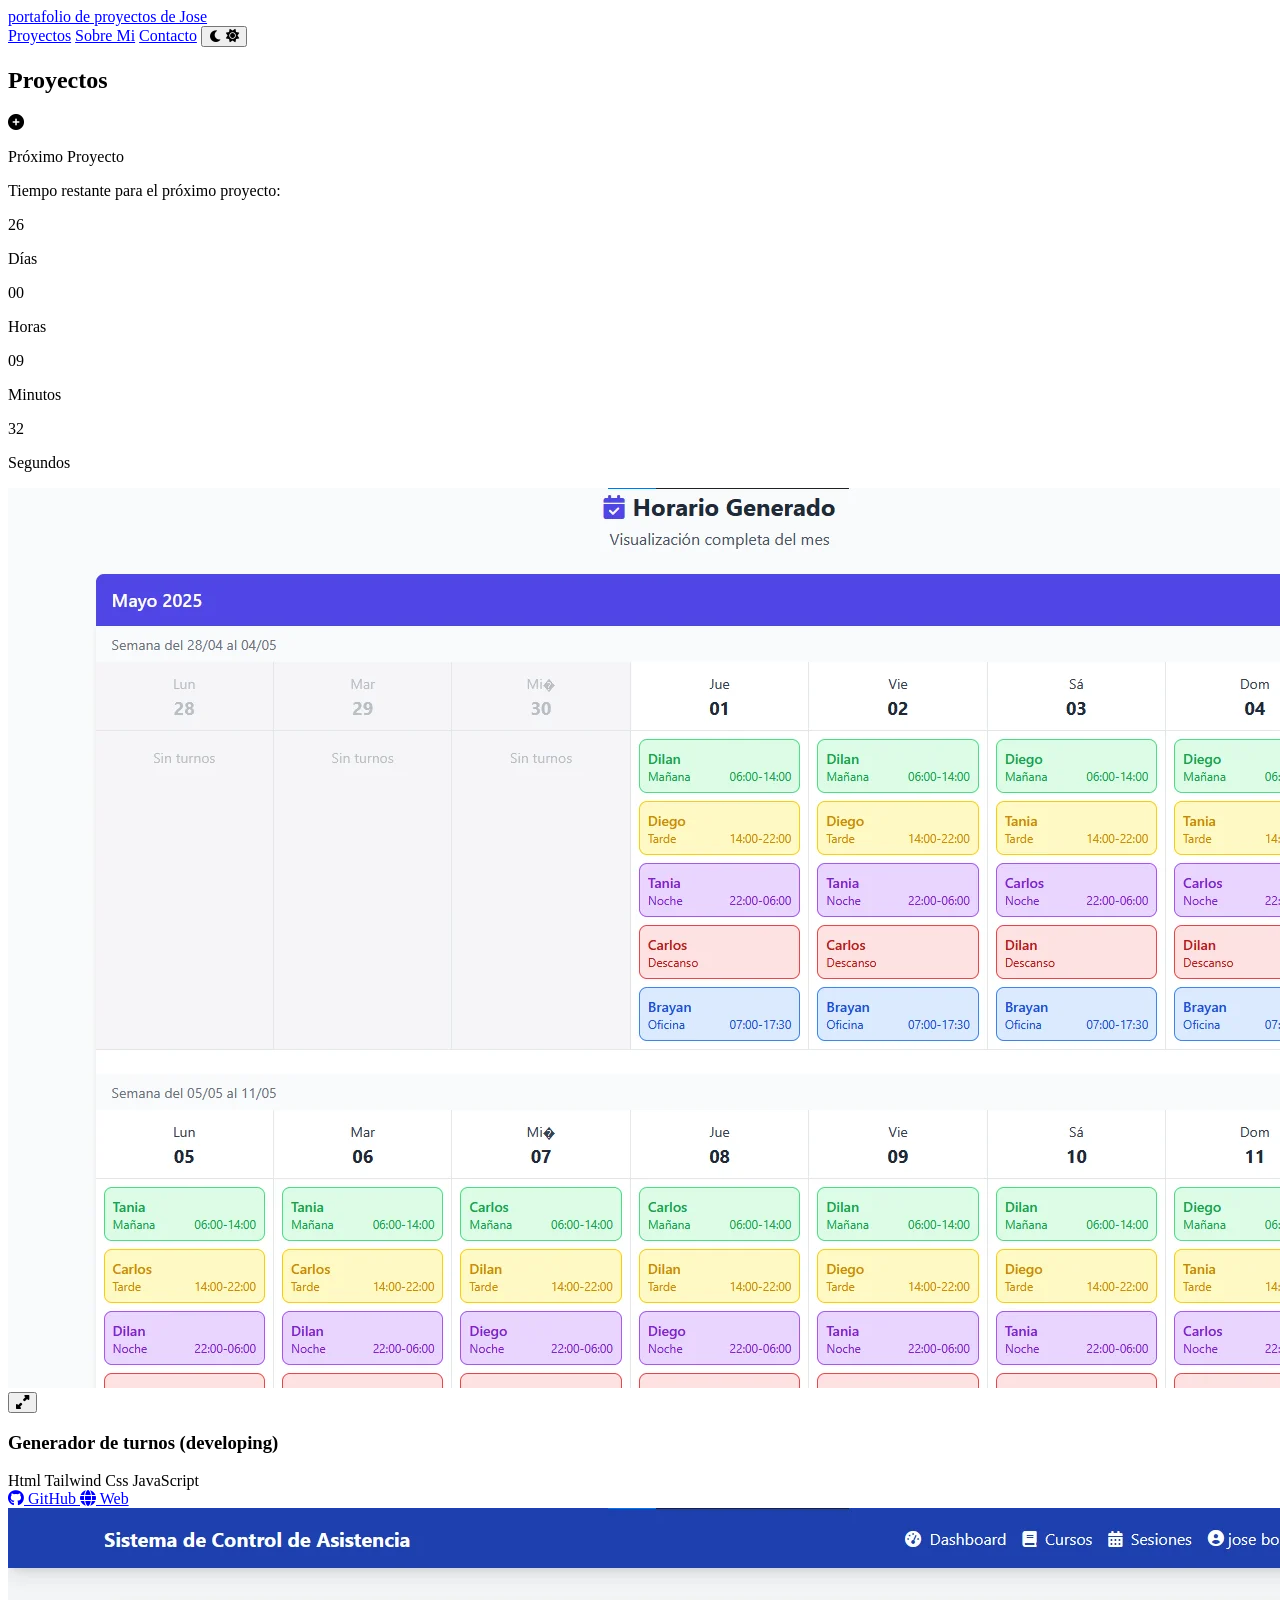
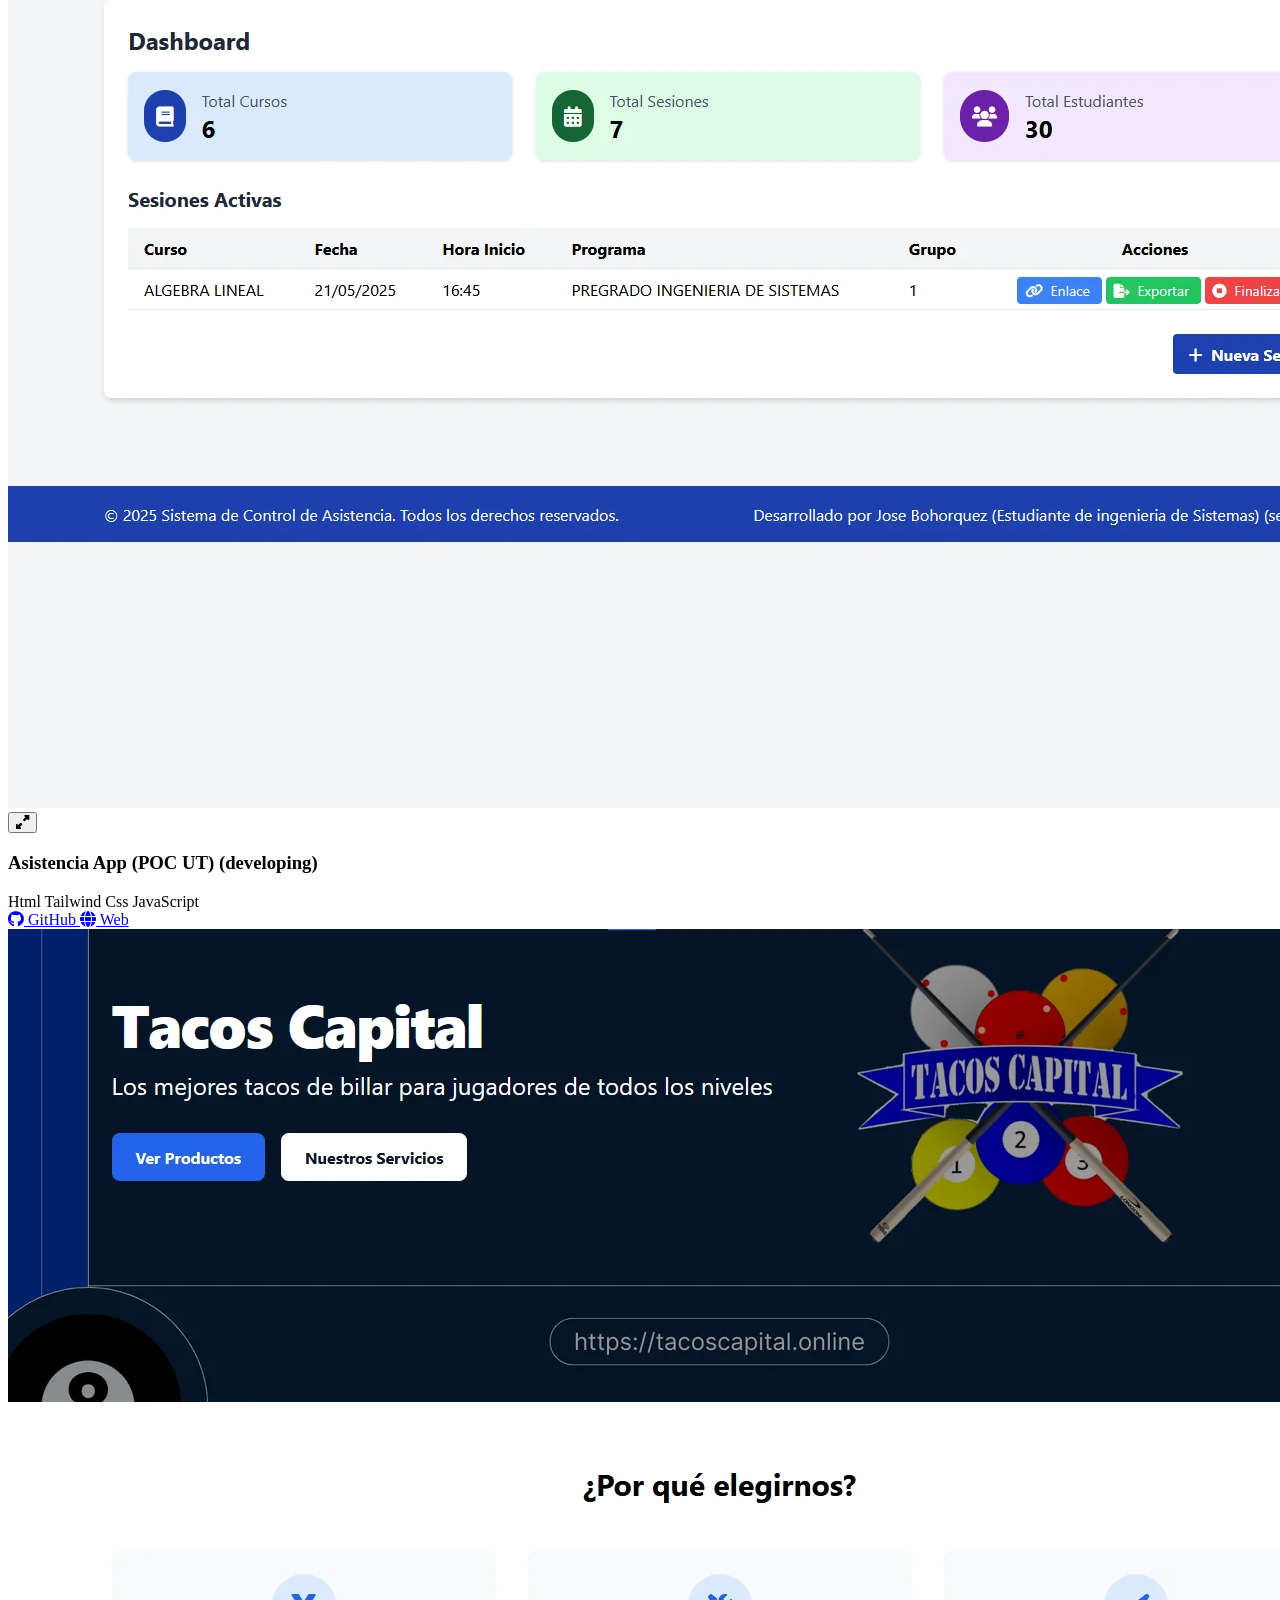
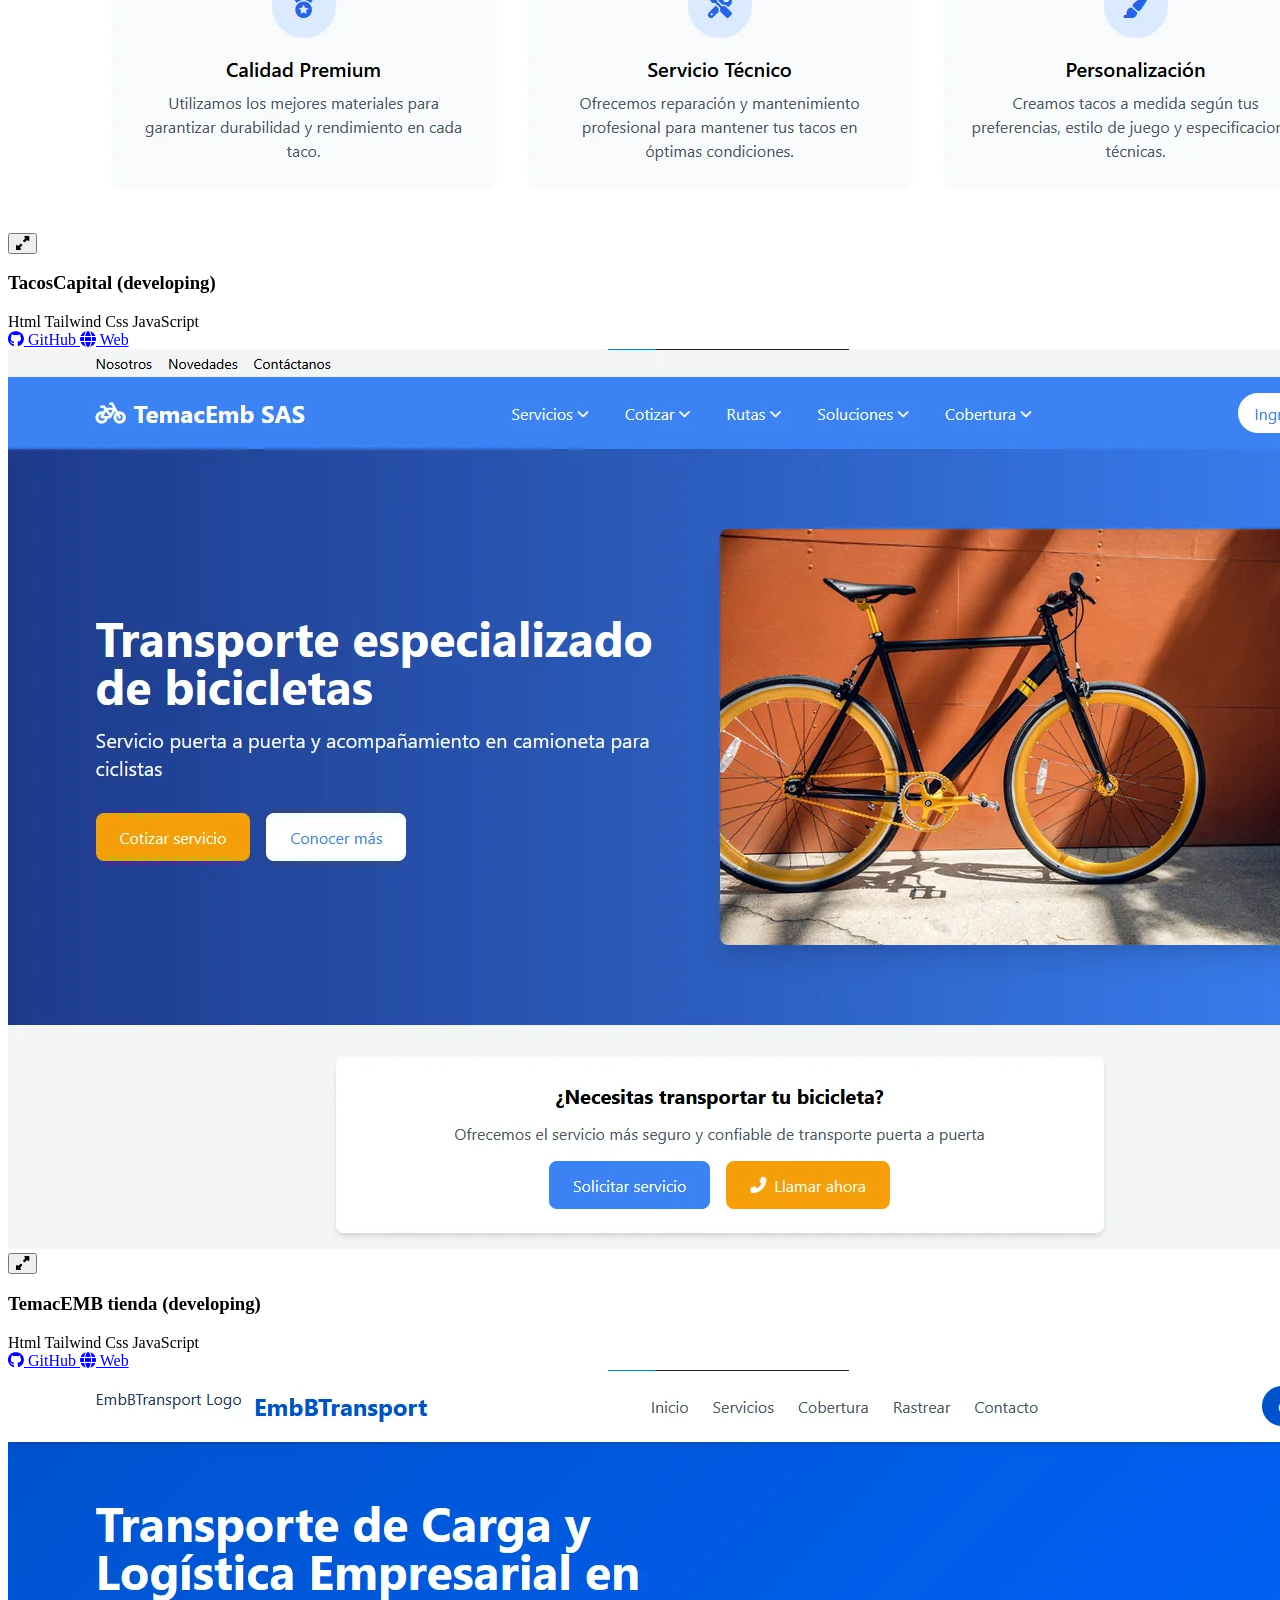
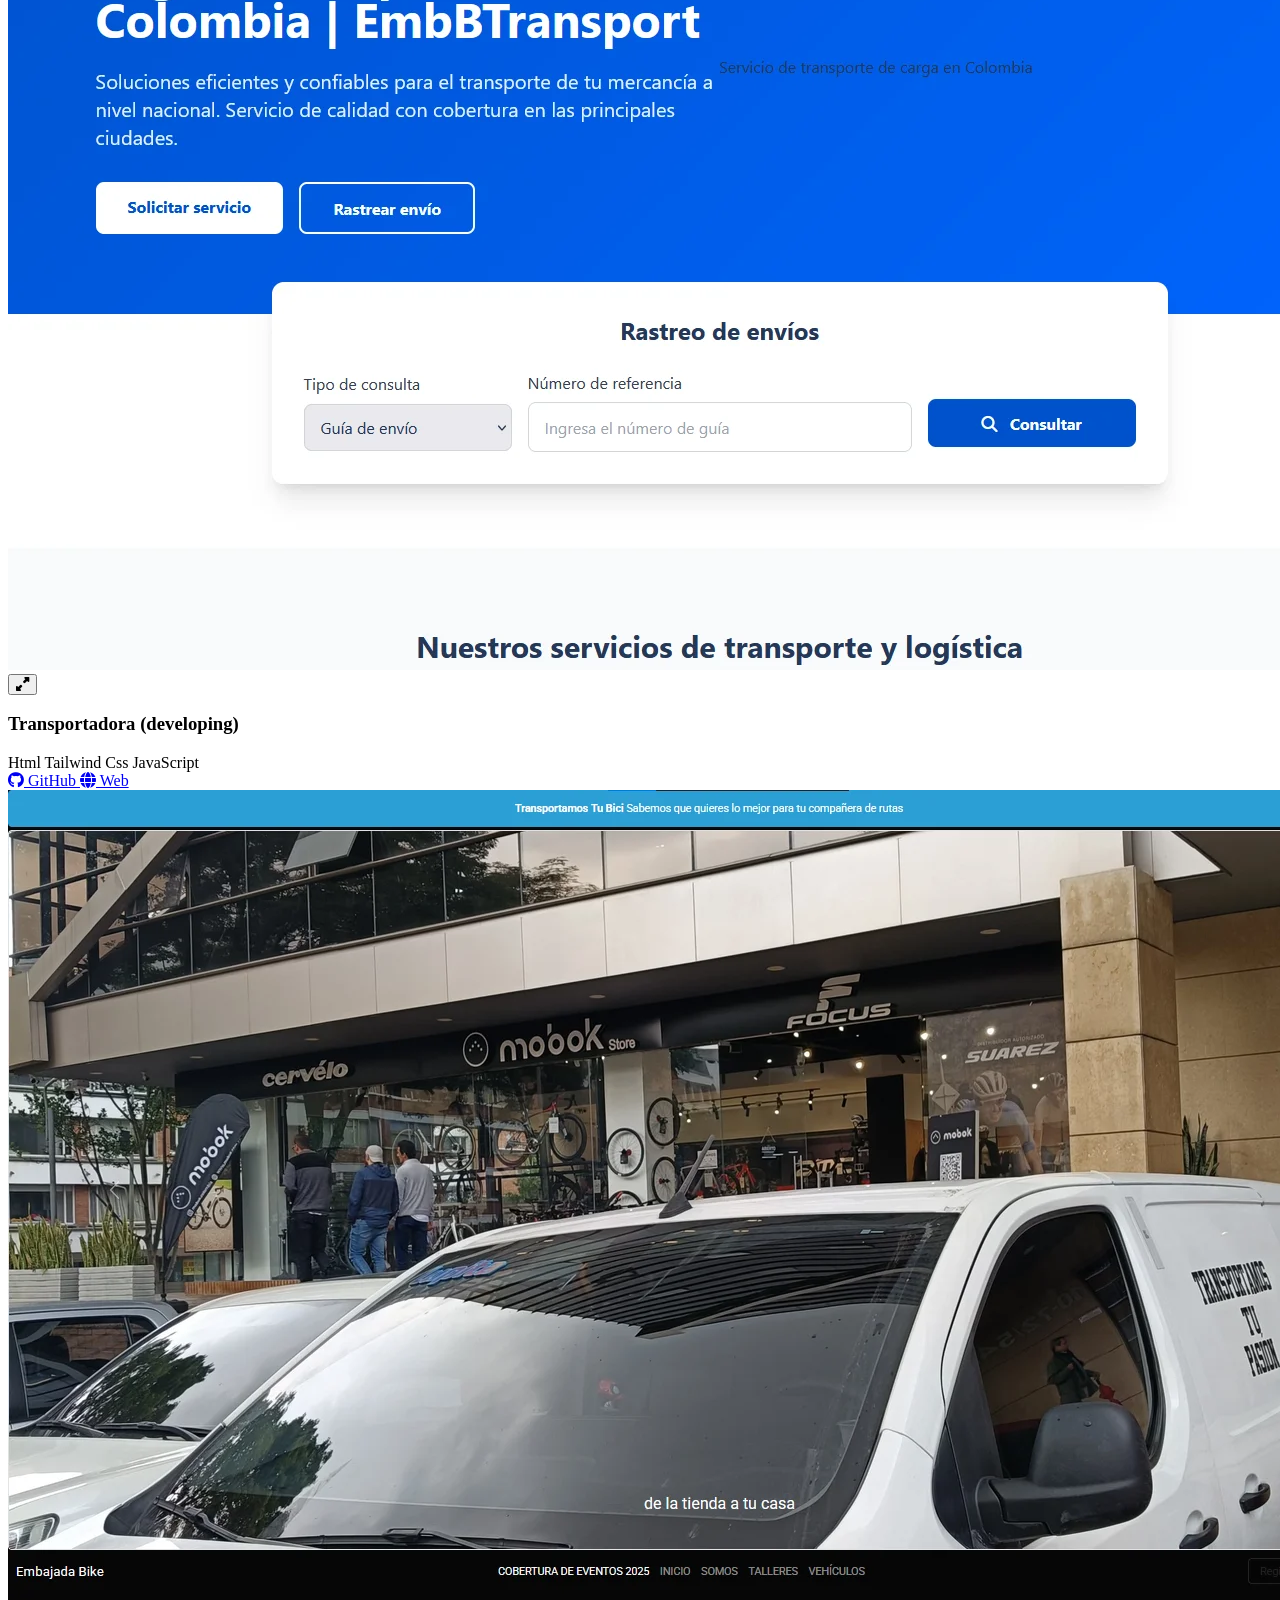
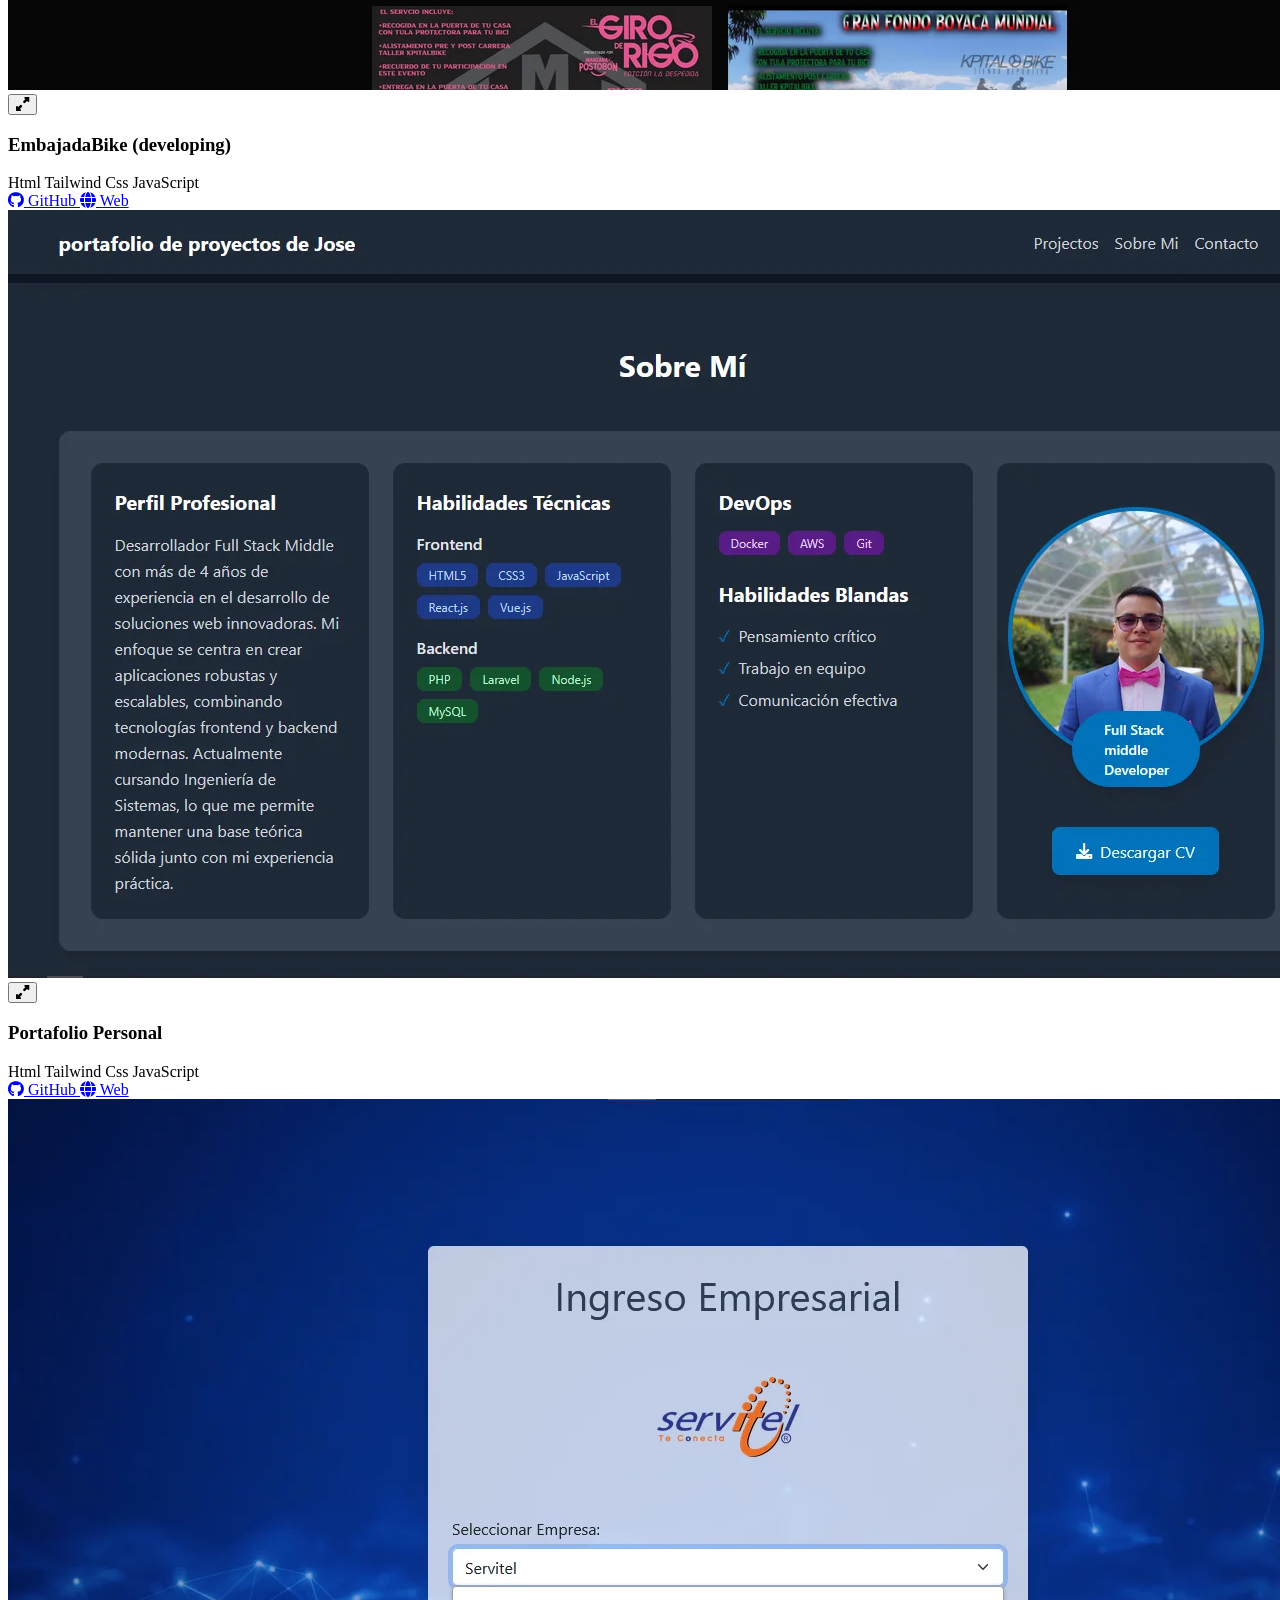
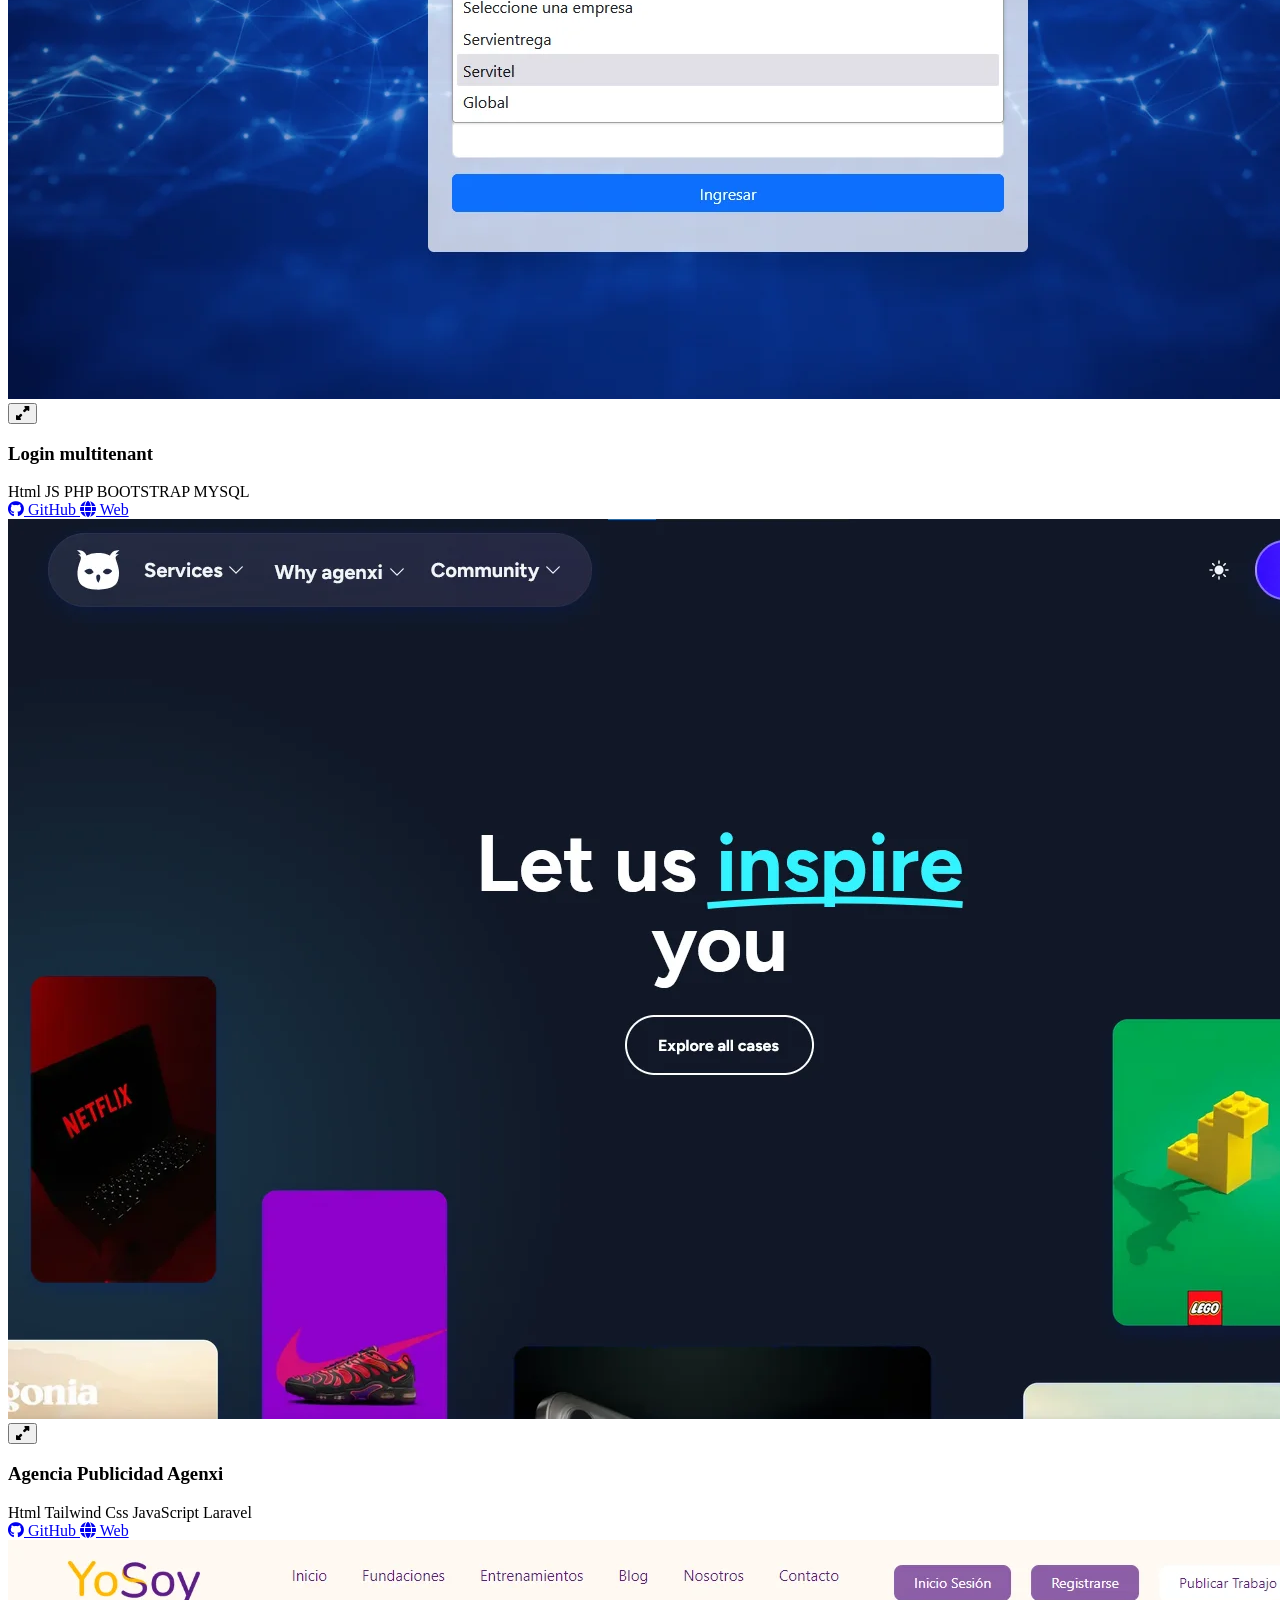
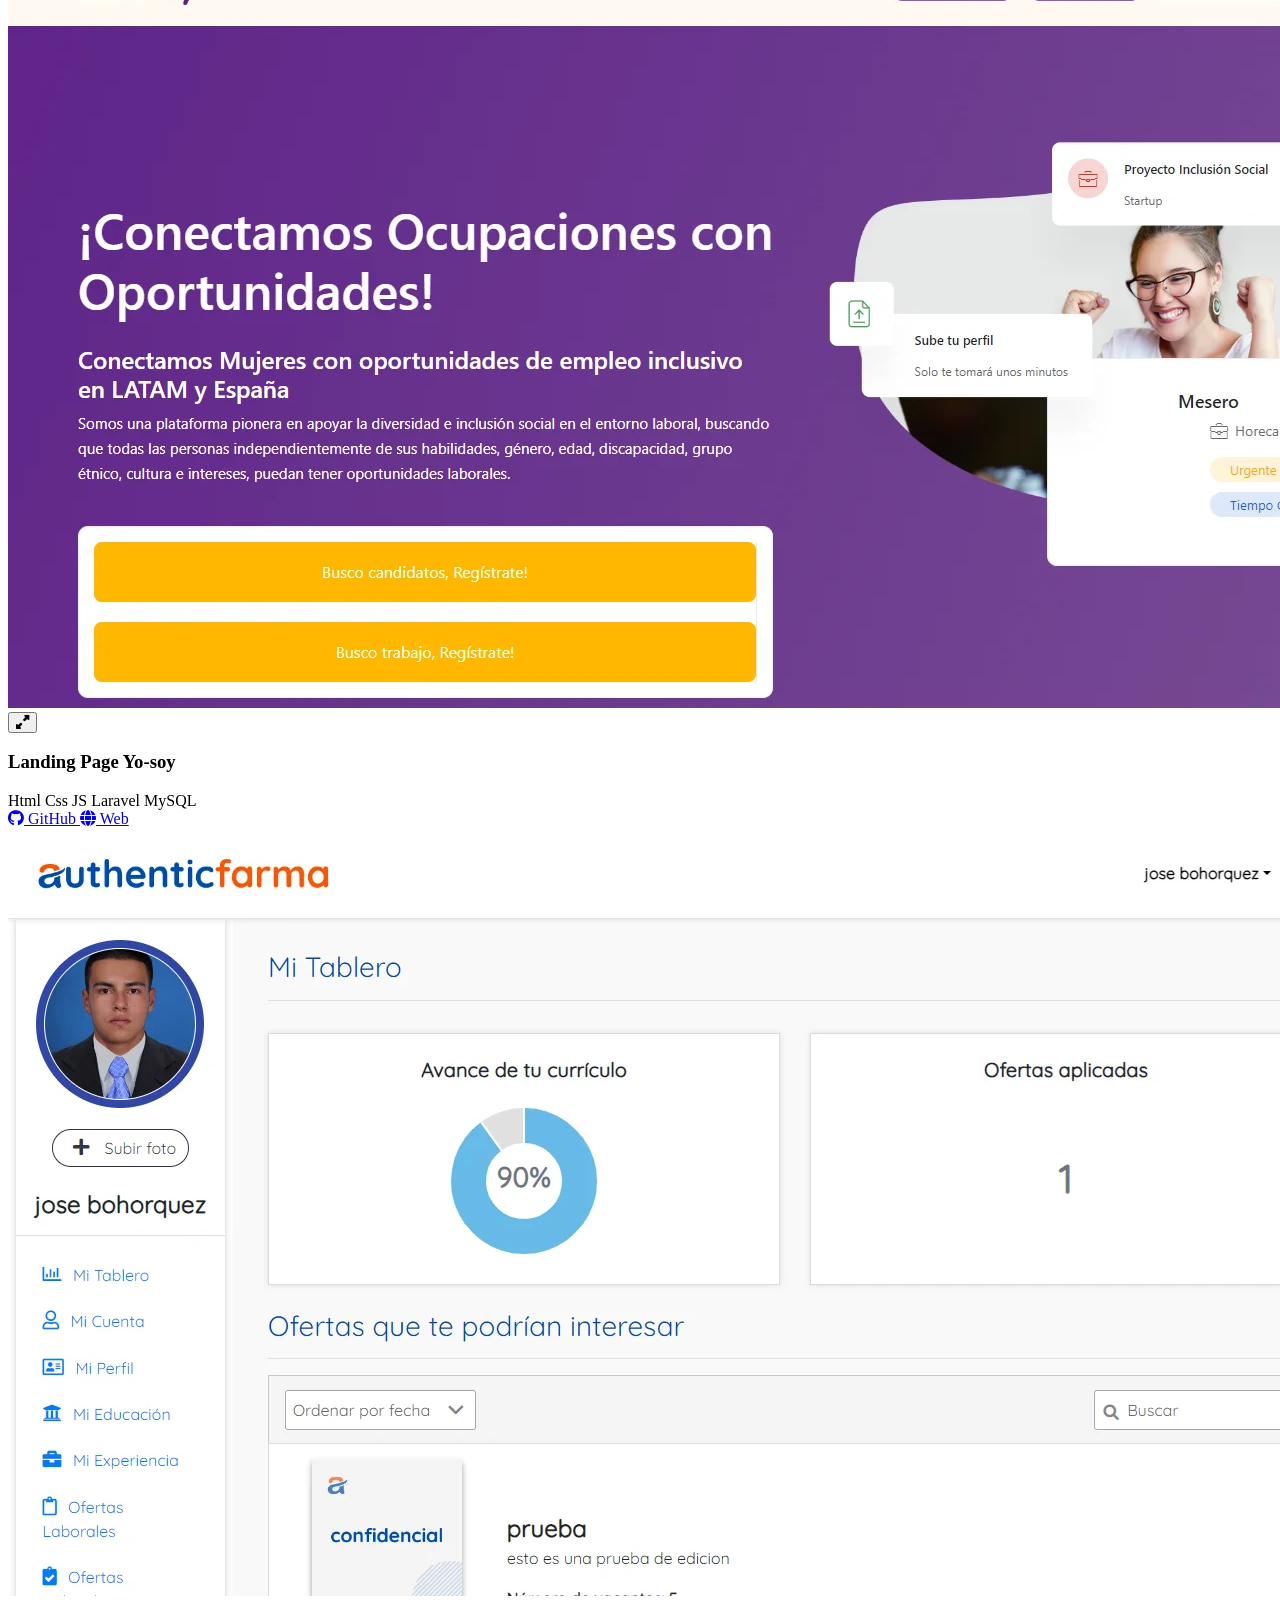
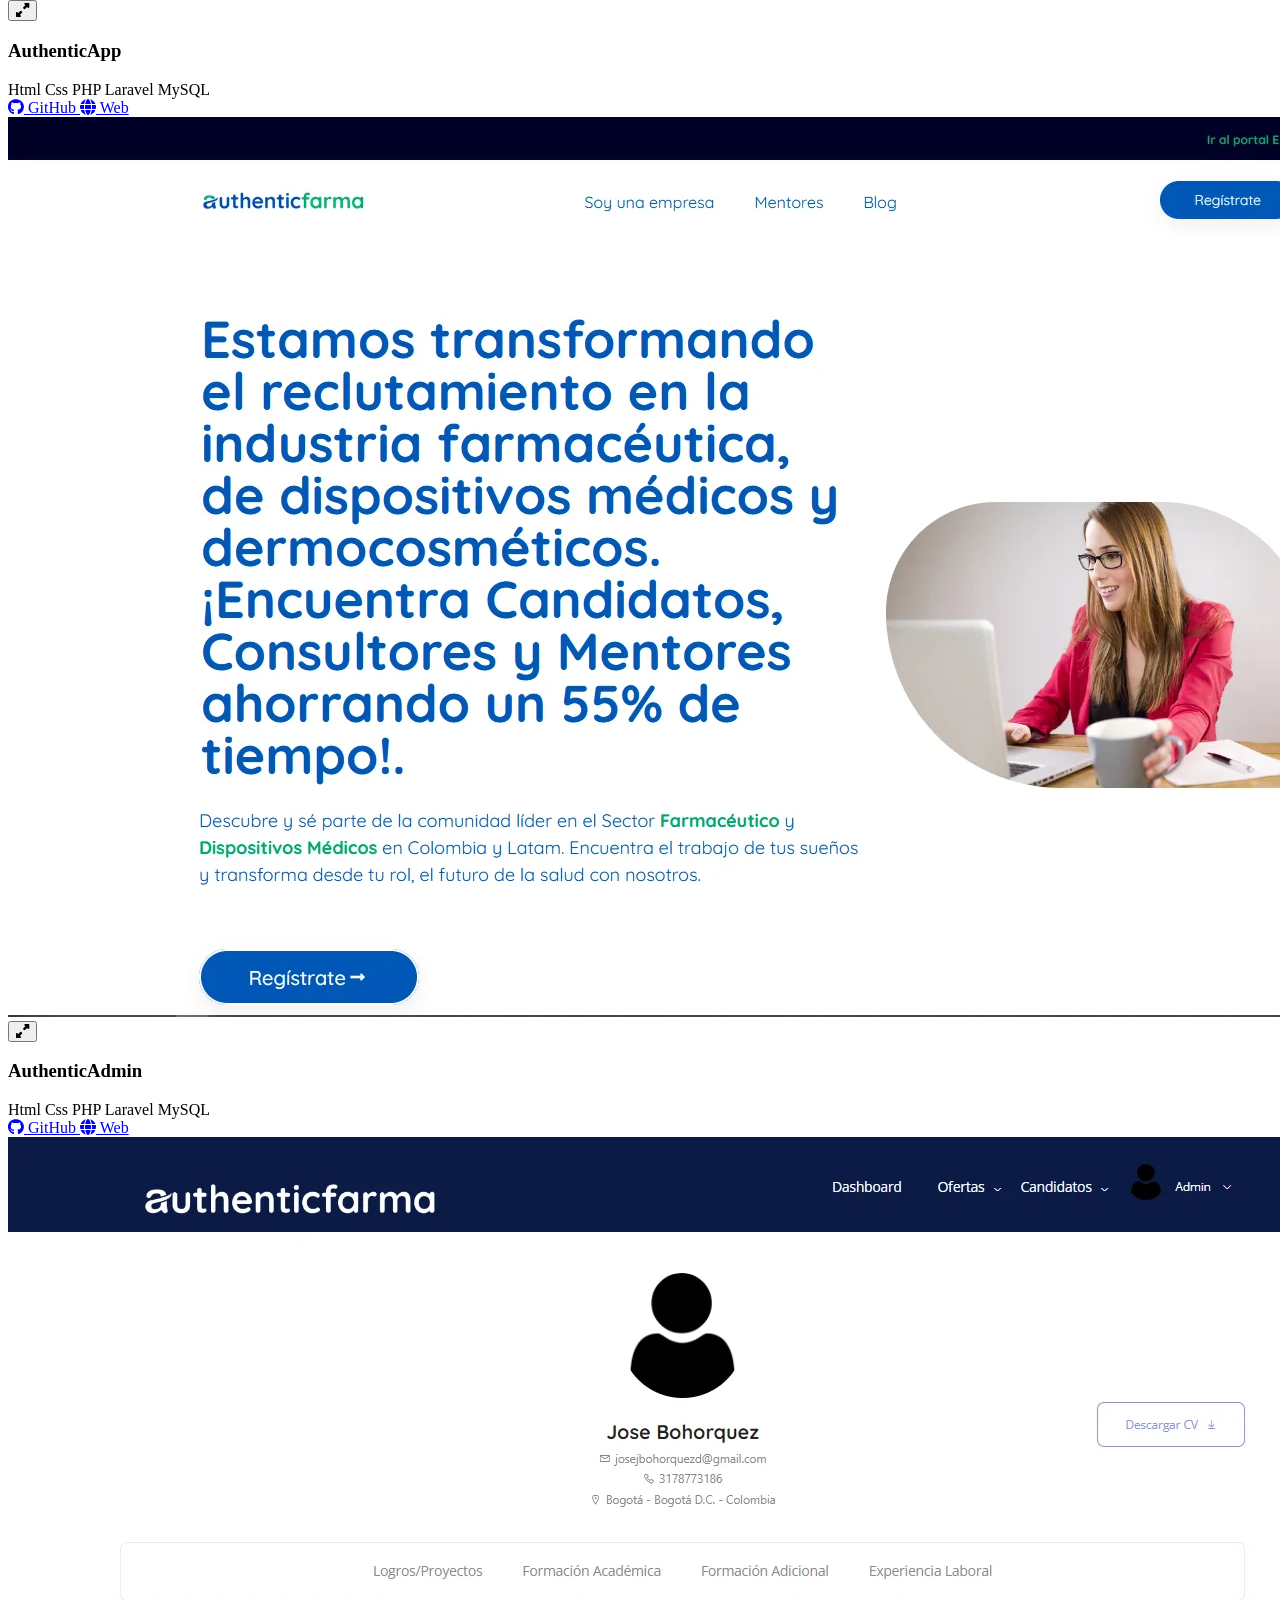
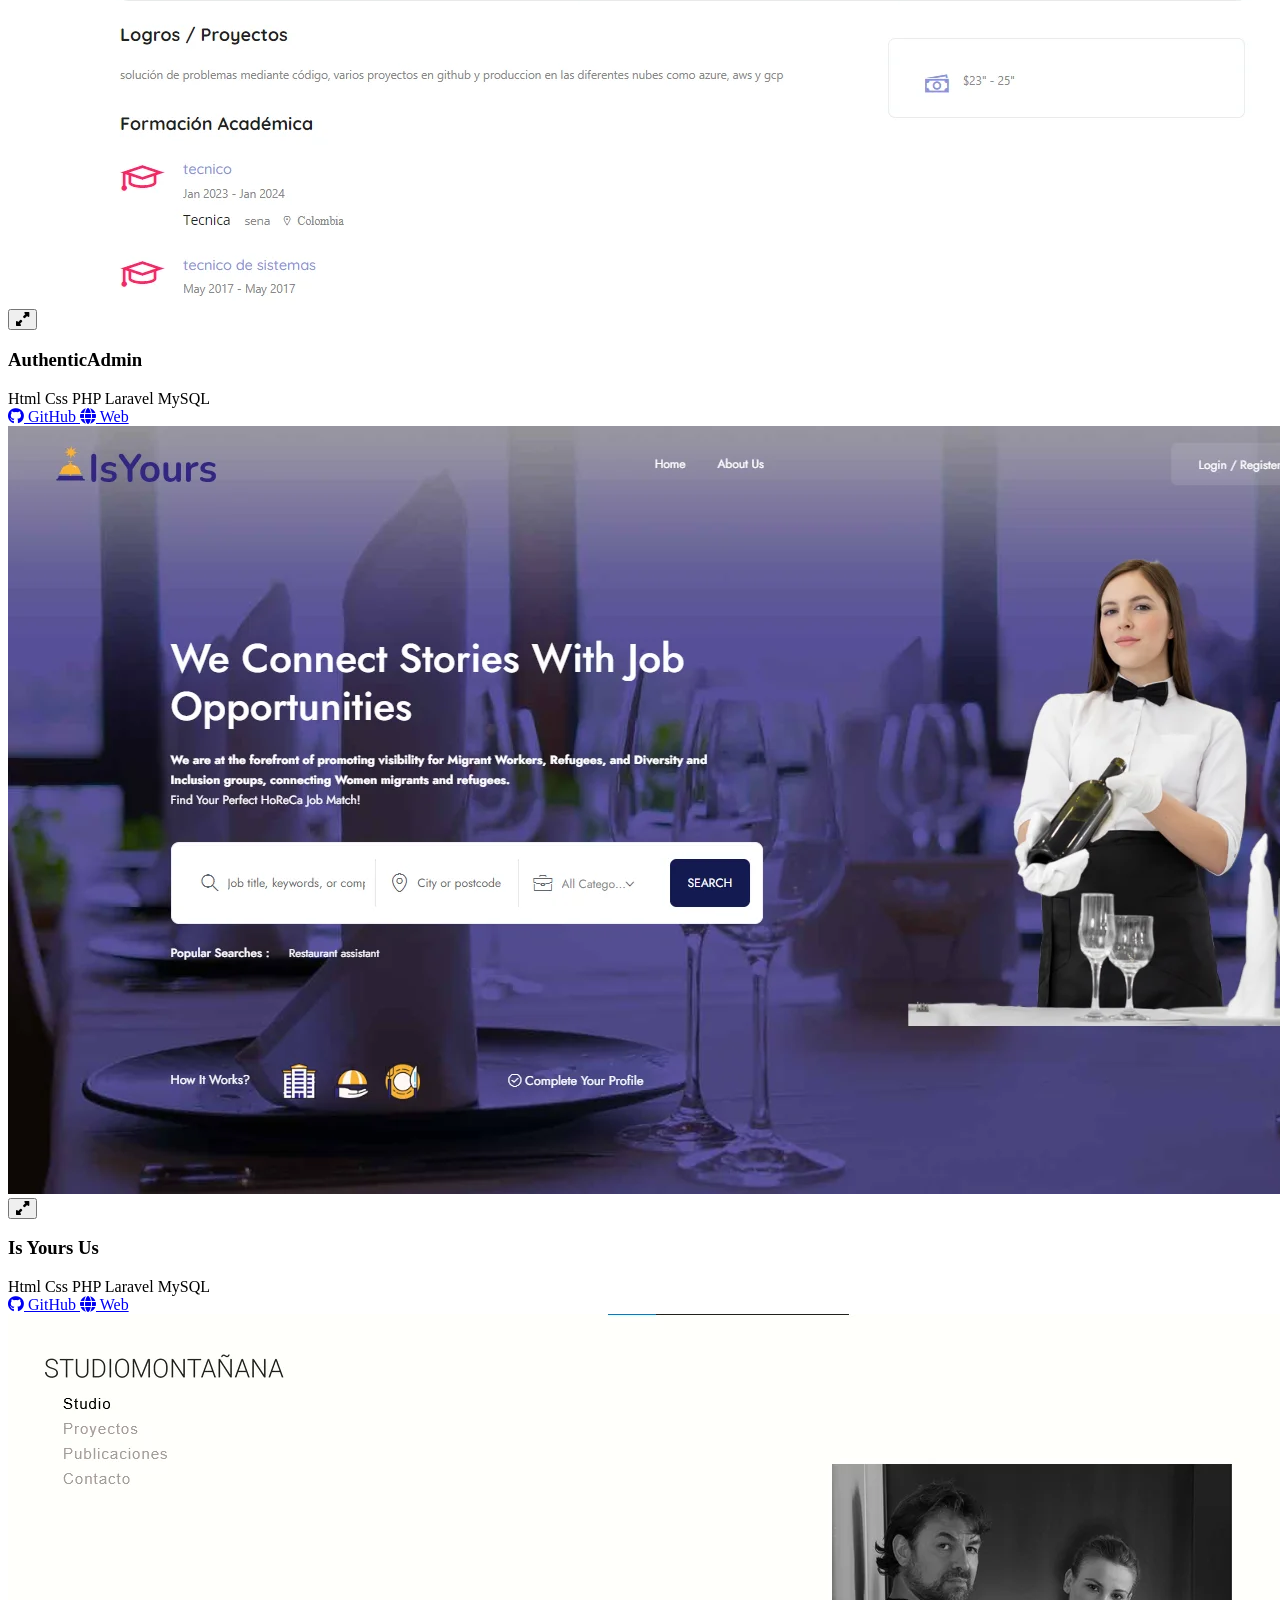
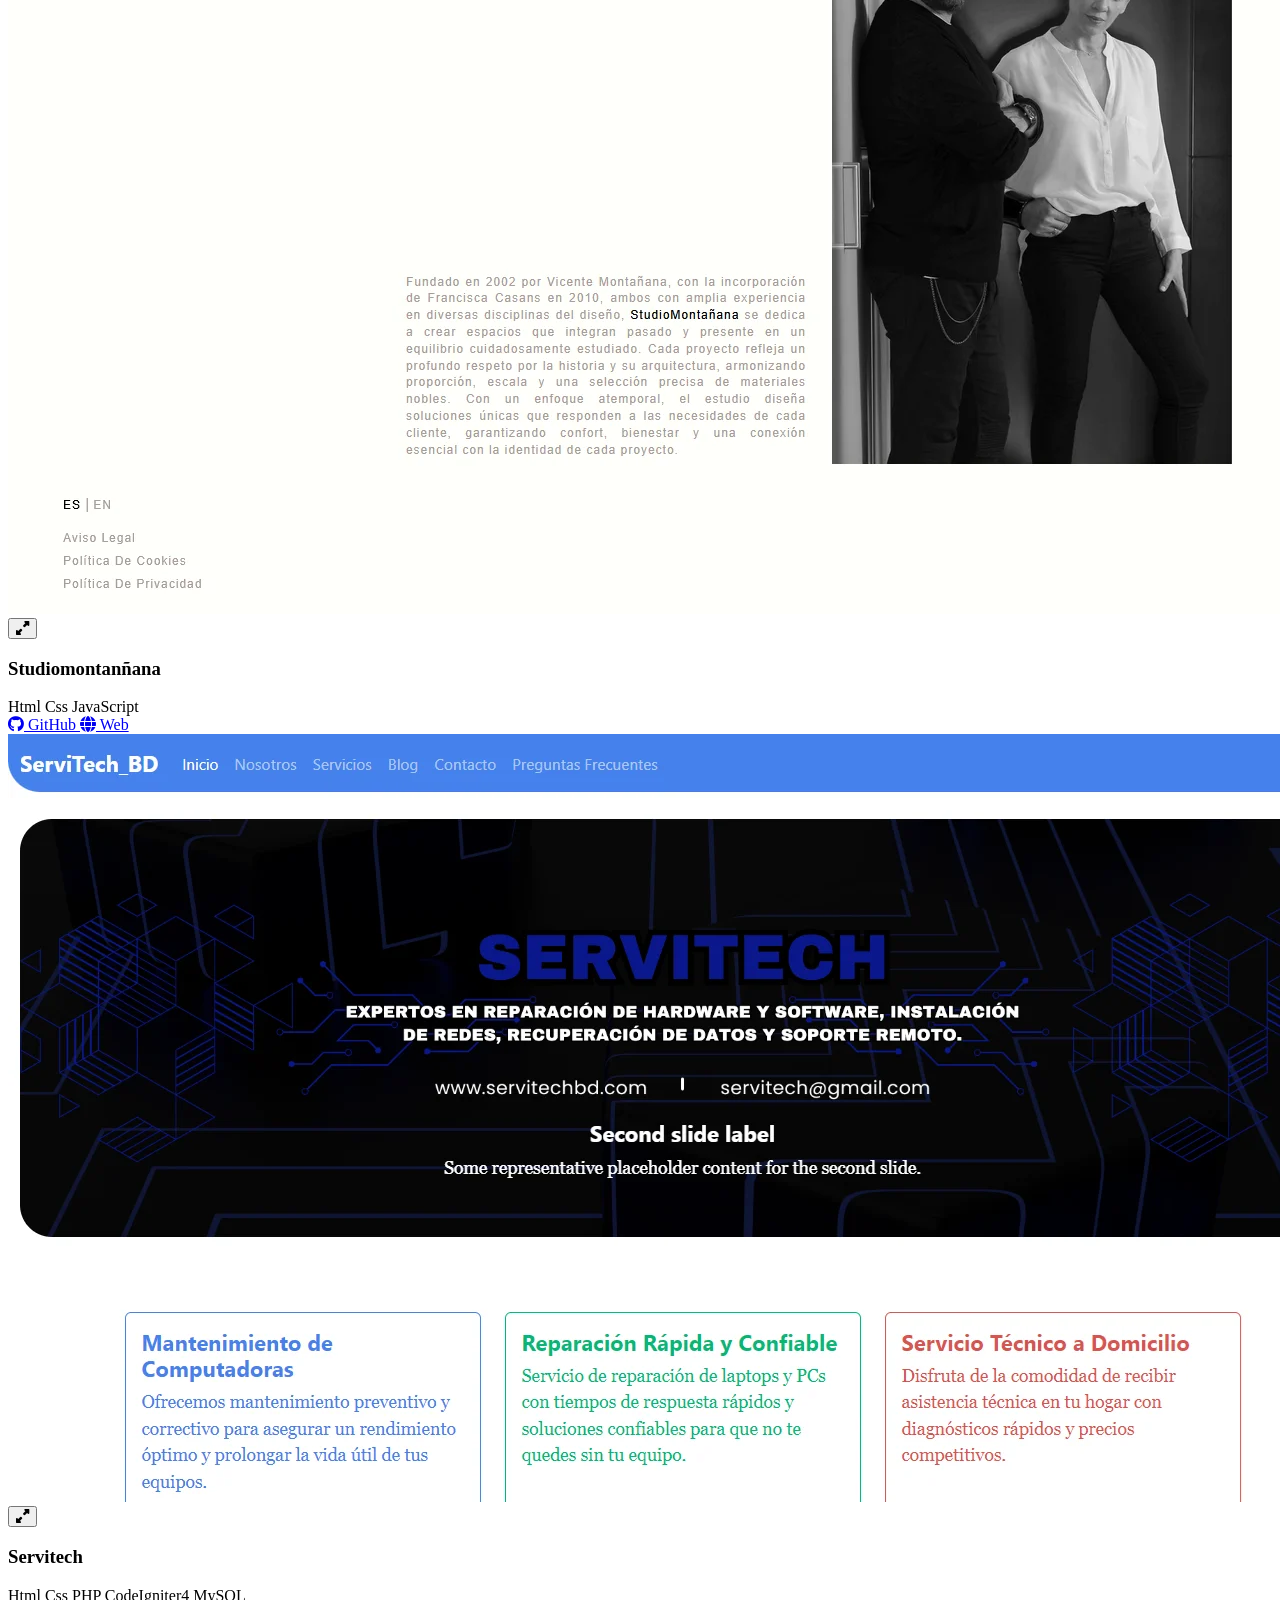
==== commit f130a054: "corrigiendo data" ====
--- a/index.html
+++ b/index.html
@@ -32,7 +32,7 @@
                         Jose</a>
                 </div>
                 <div class="flex items-center space-x-4">
-                    <a href="#projects" class="text-gray-600 dark:text-gray-300 hover:text-primary">Projectos</a>
+                    <a href="#projects" class="text-gray-600 dark:text-gray-300 hover:text-primary">Proyectos</a>
                     <a href="#about" class="text-gray-600 dark:text-gray-300 hover:text-primary">Sobre Mi</a>
                     <a href="#contact" class="text-gray-600 dark:text-gray-300 hover:text-primary">Contacto</a>
                     <button id="theme-toggle" class="p-2 rounded-lg hover:bg-gray-100 dark:hover:bg-gray-700">
@@ -47,7 +47,7 @@
     <!-- Projects Section -->
     <section id="projects" class="pt-20 pb-12">
         <div class="max-w-7xl mx-auto px-4">
-            <h2 class="text-3xl font-bold text-center text-gray-800 dark:text-white mb-12">Projectos</h2>
+            <h2 class="text-3xl font-bold text-center text-gray-800 dark:text-white mb-12">Proyectos</h2>
             <div class="grid grid-cols-2 md:grid-cols-3 lg:grid-cols-4 gap-4">
 
 
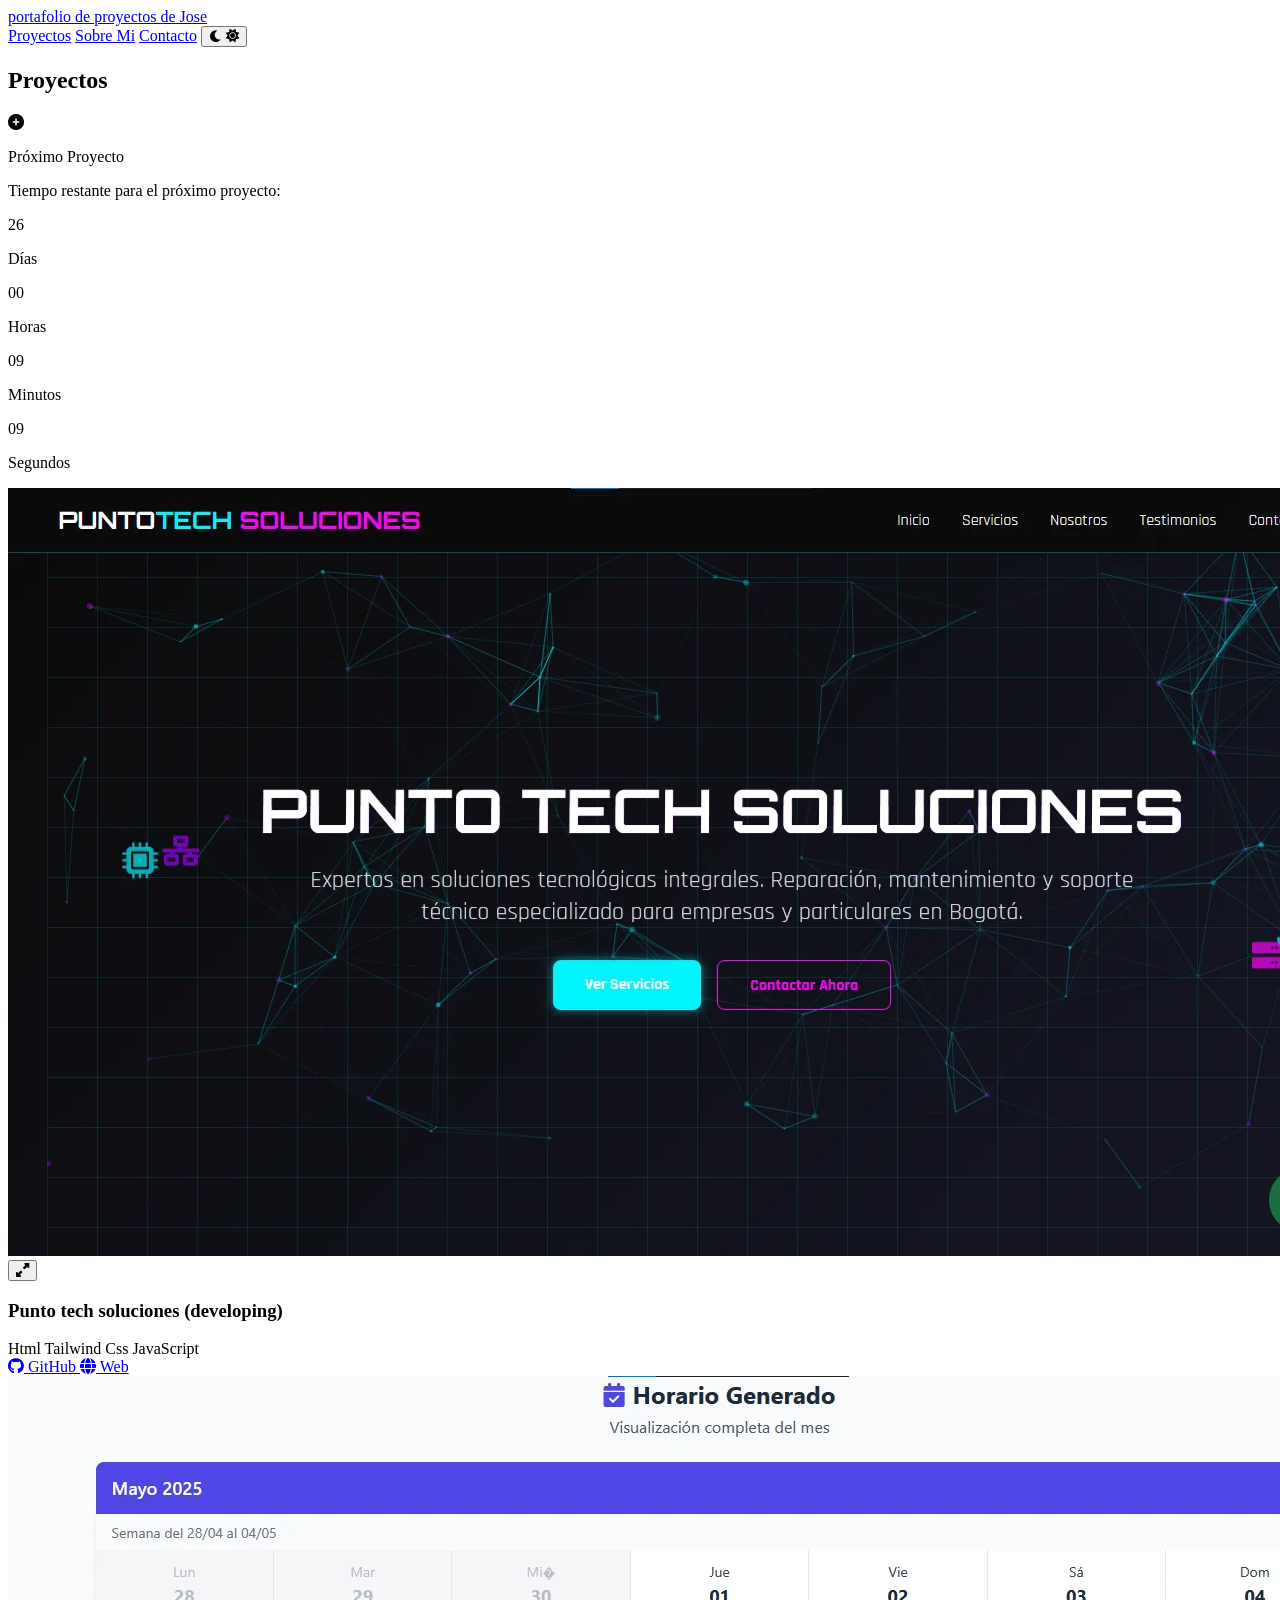
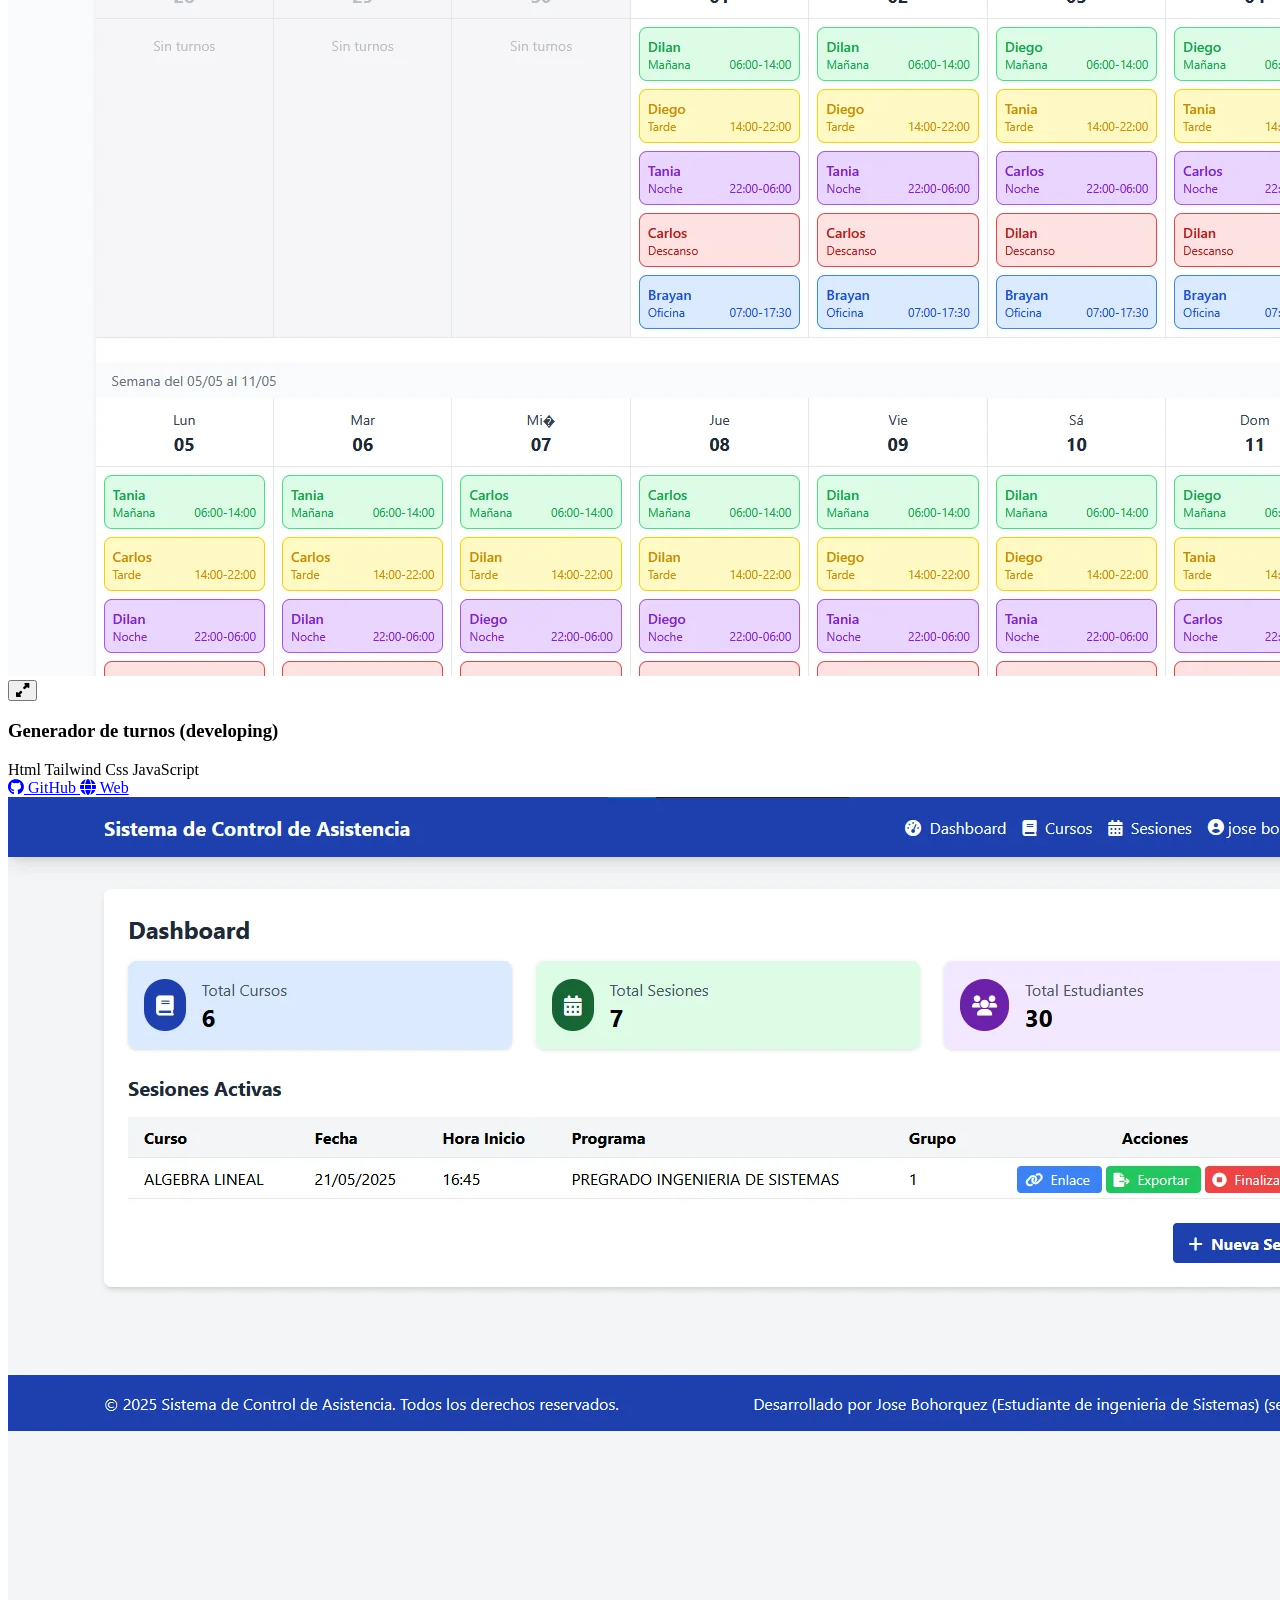
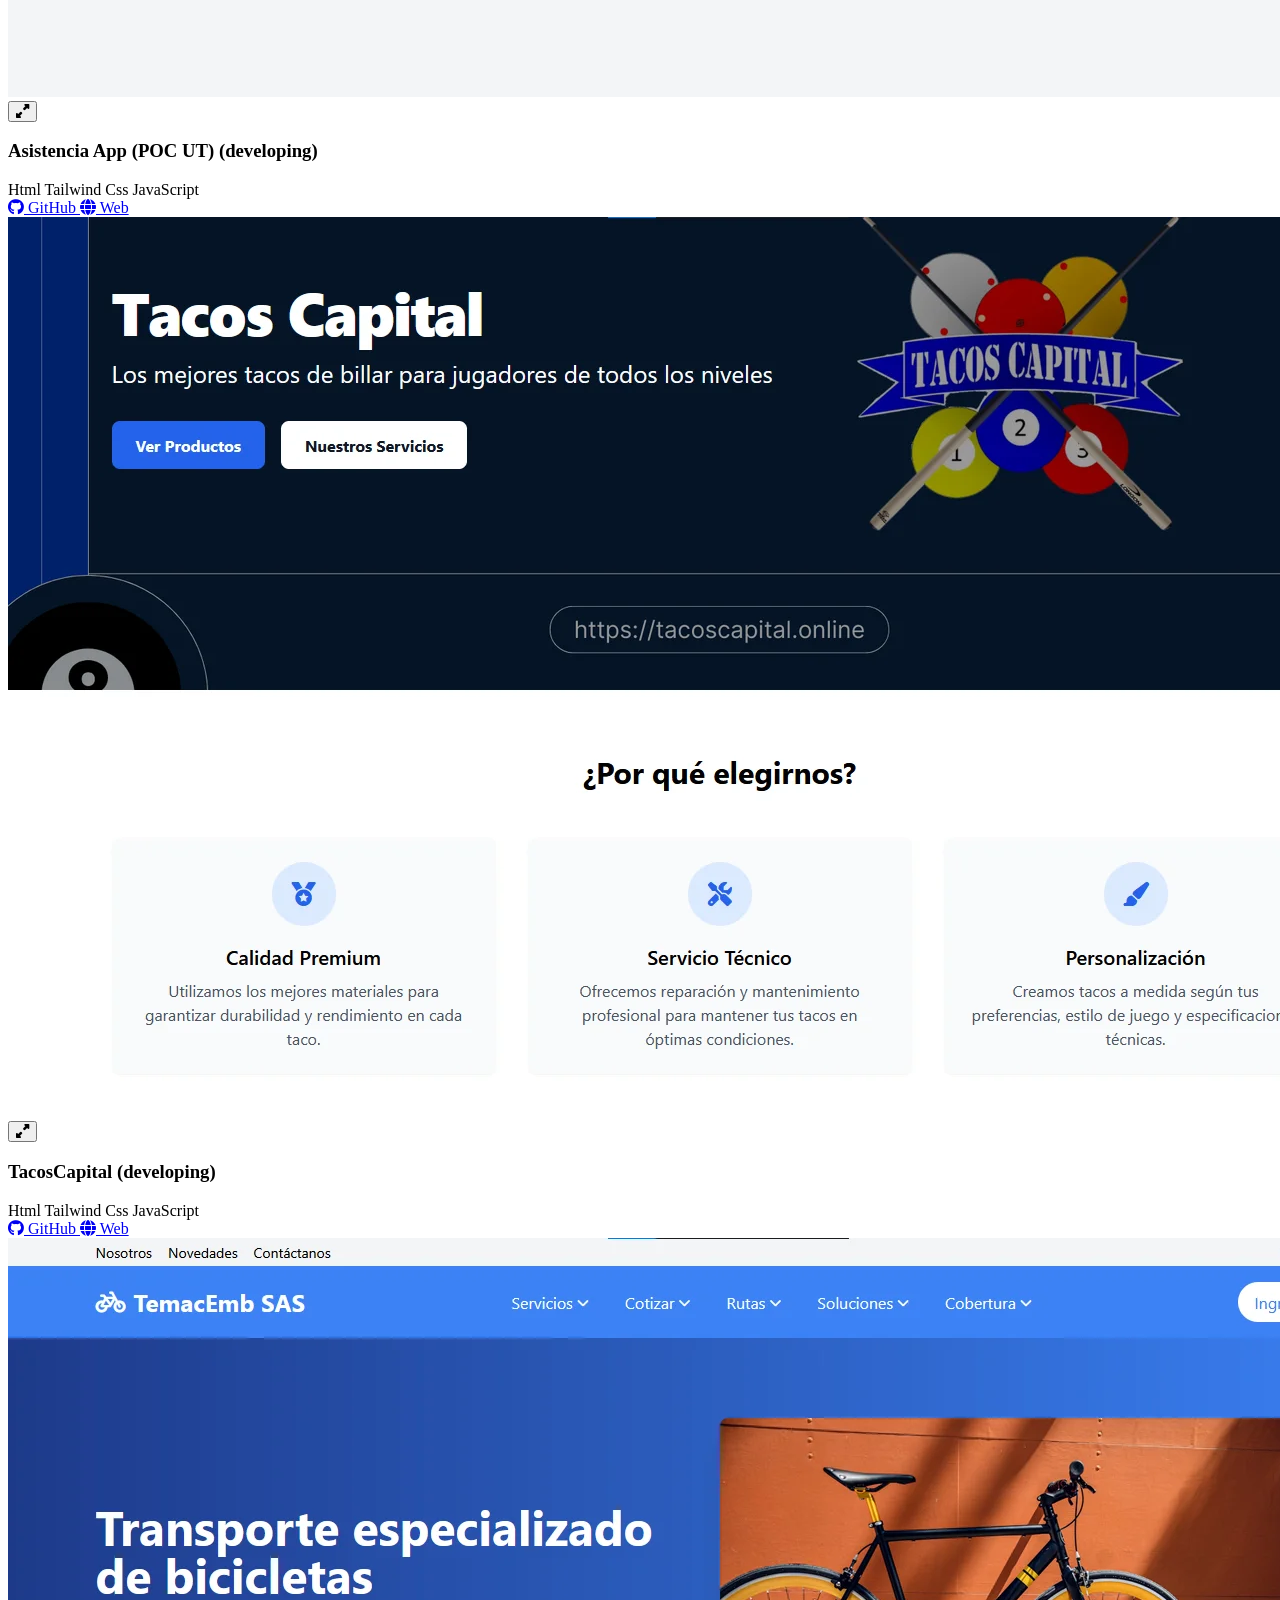
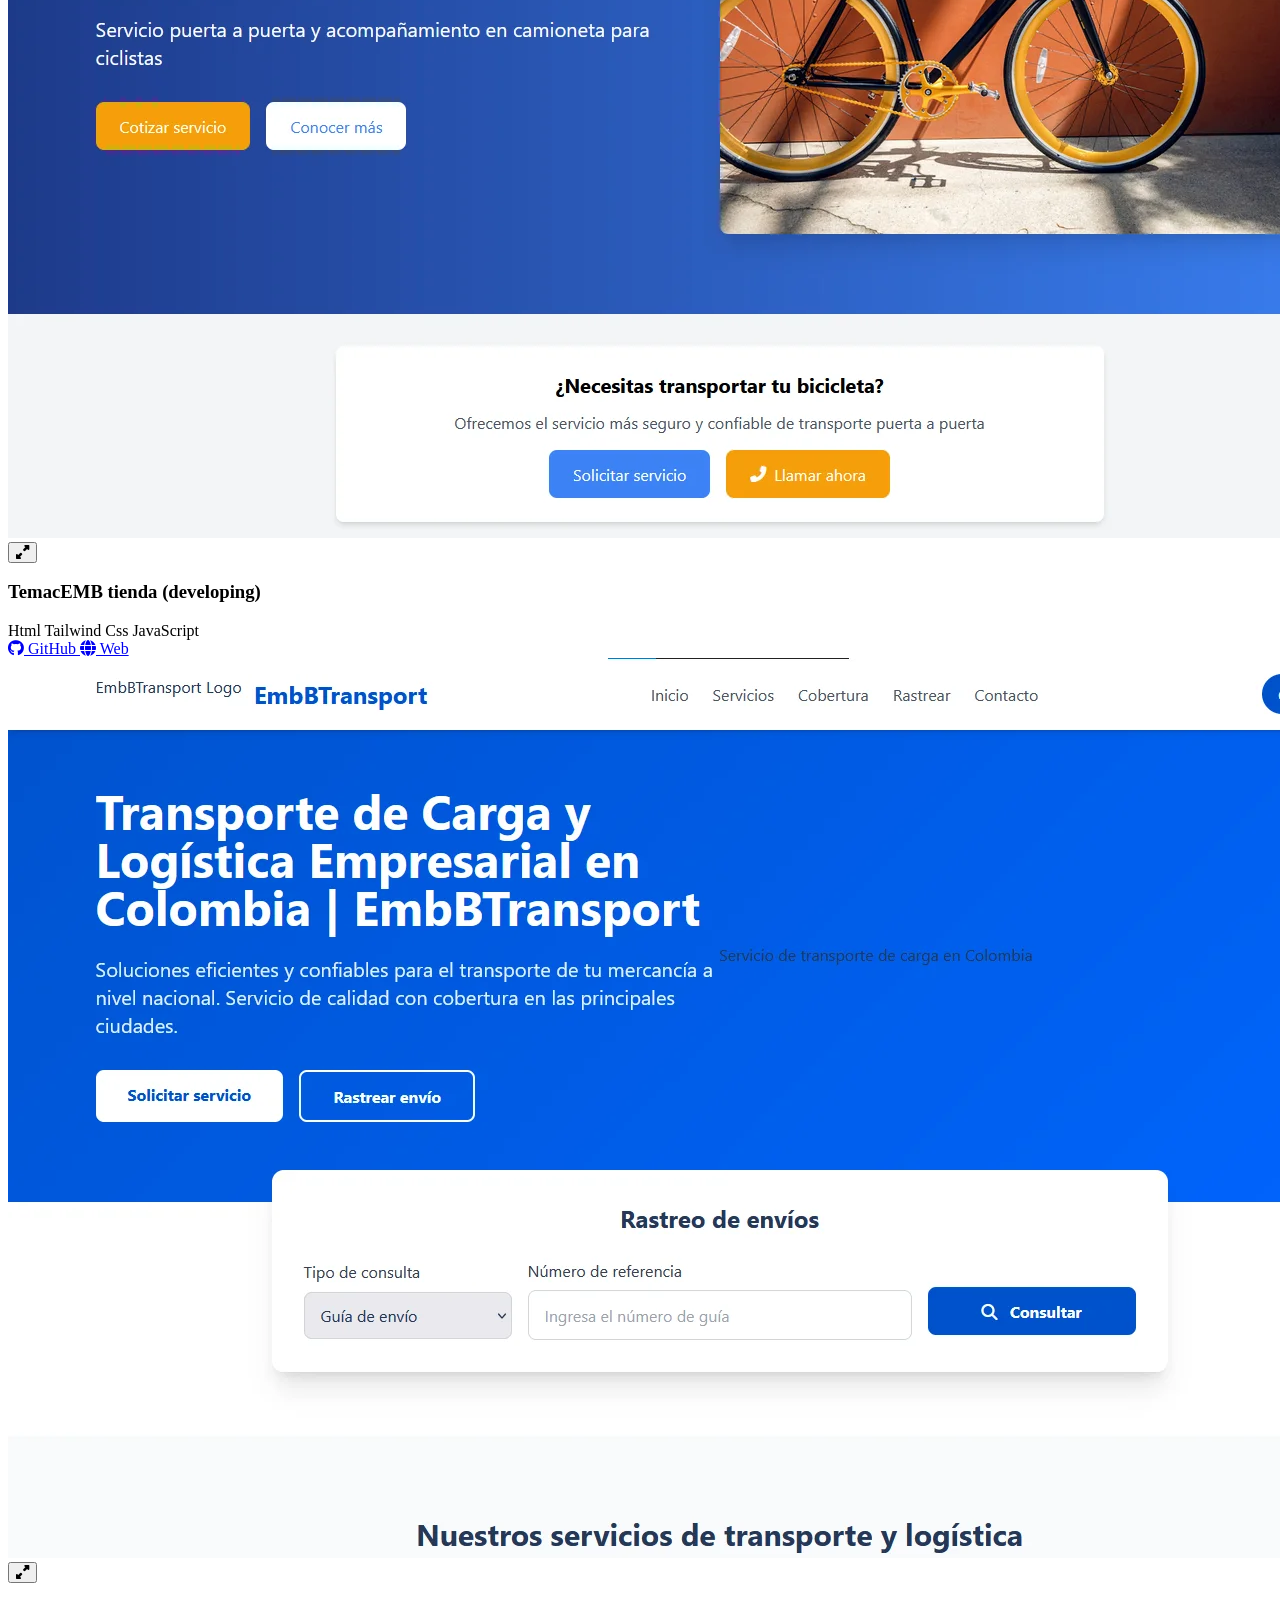
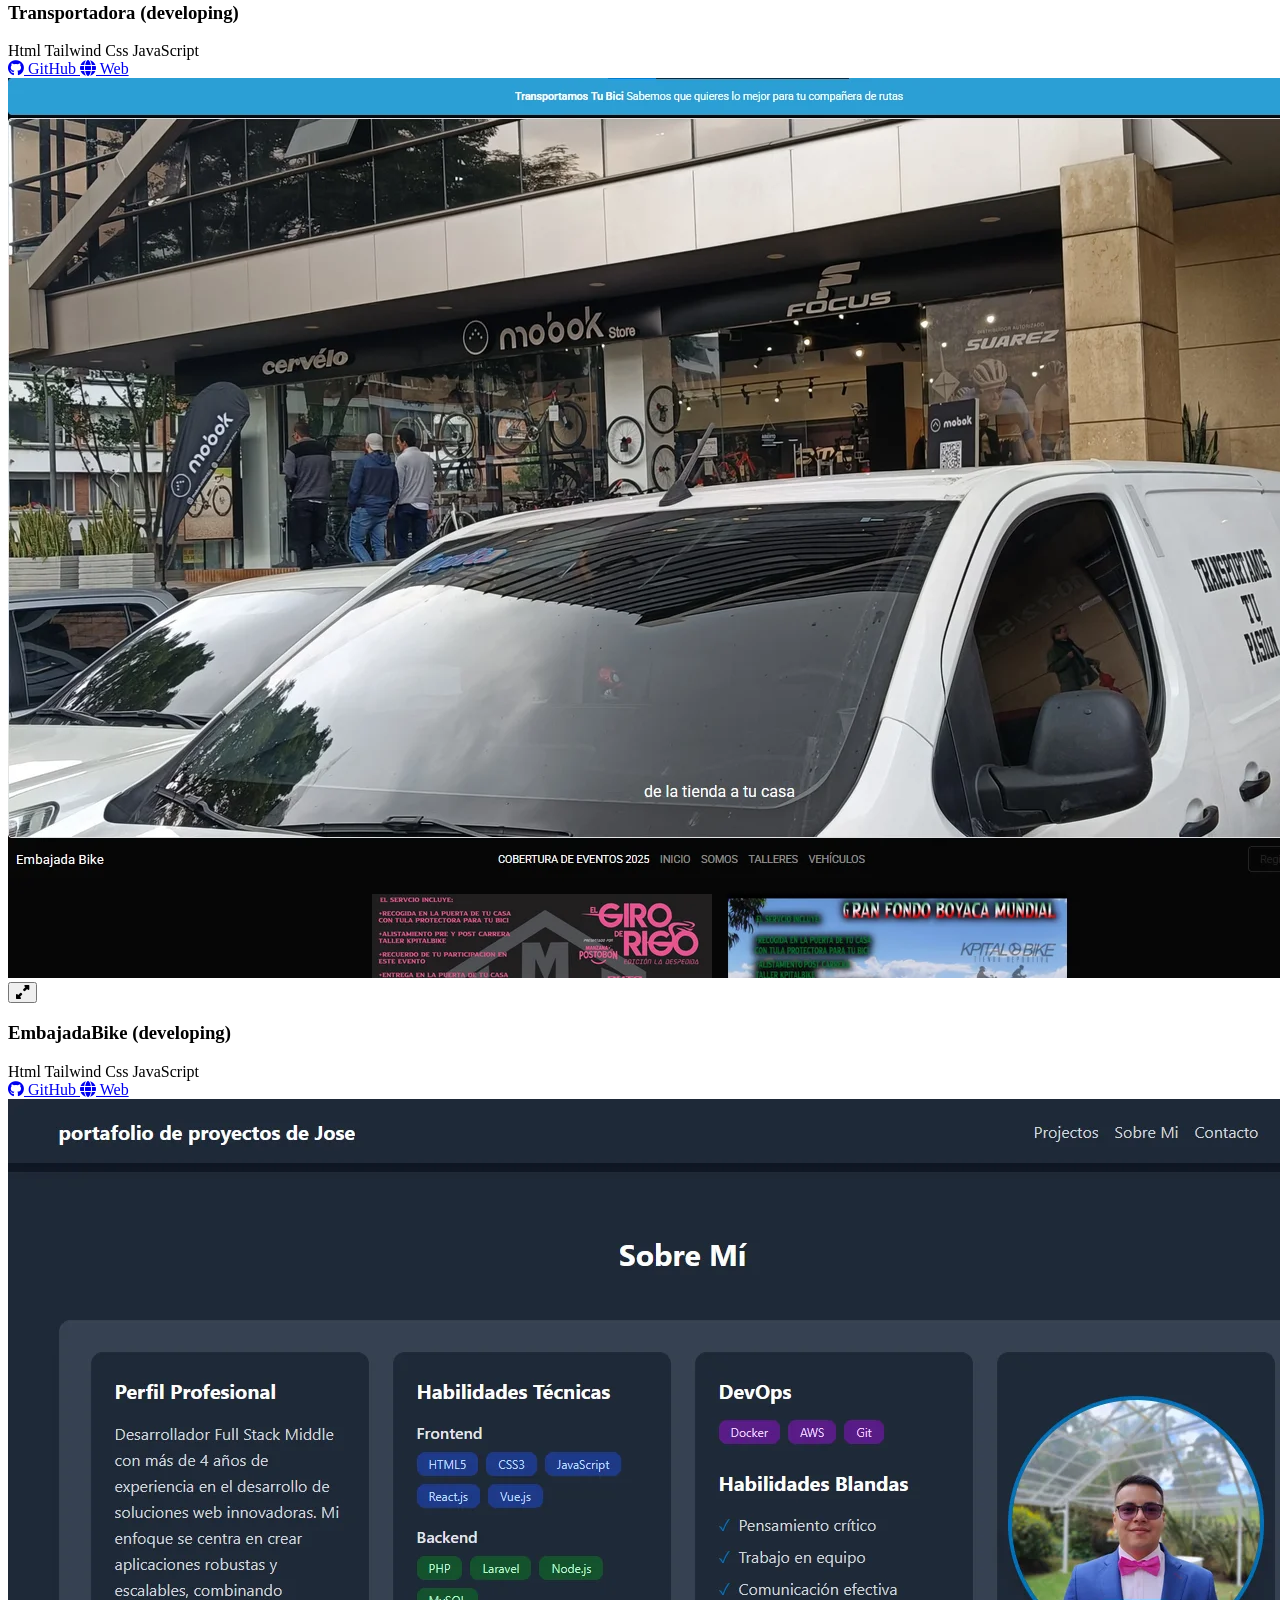
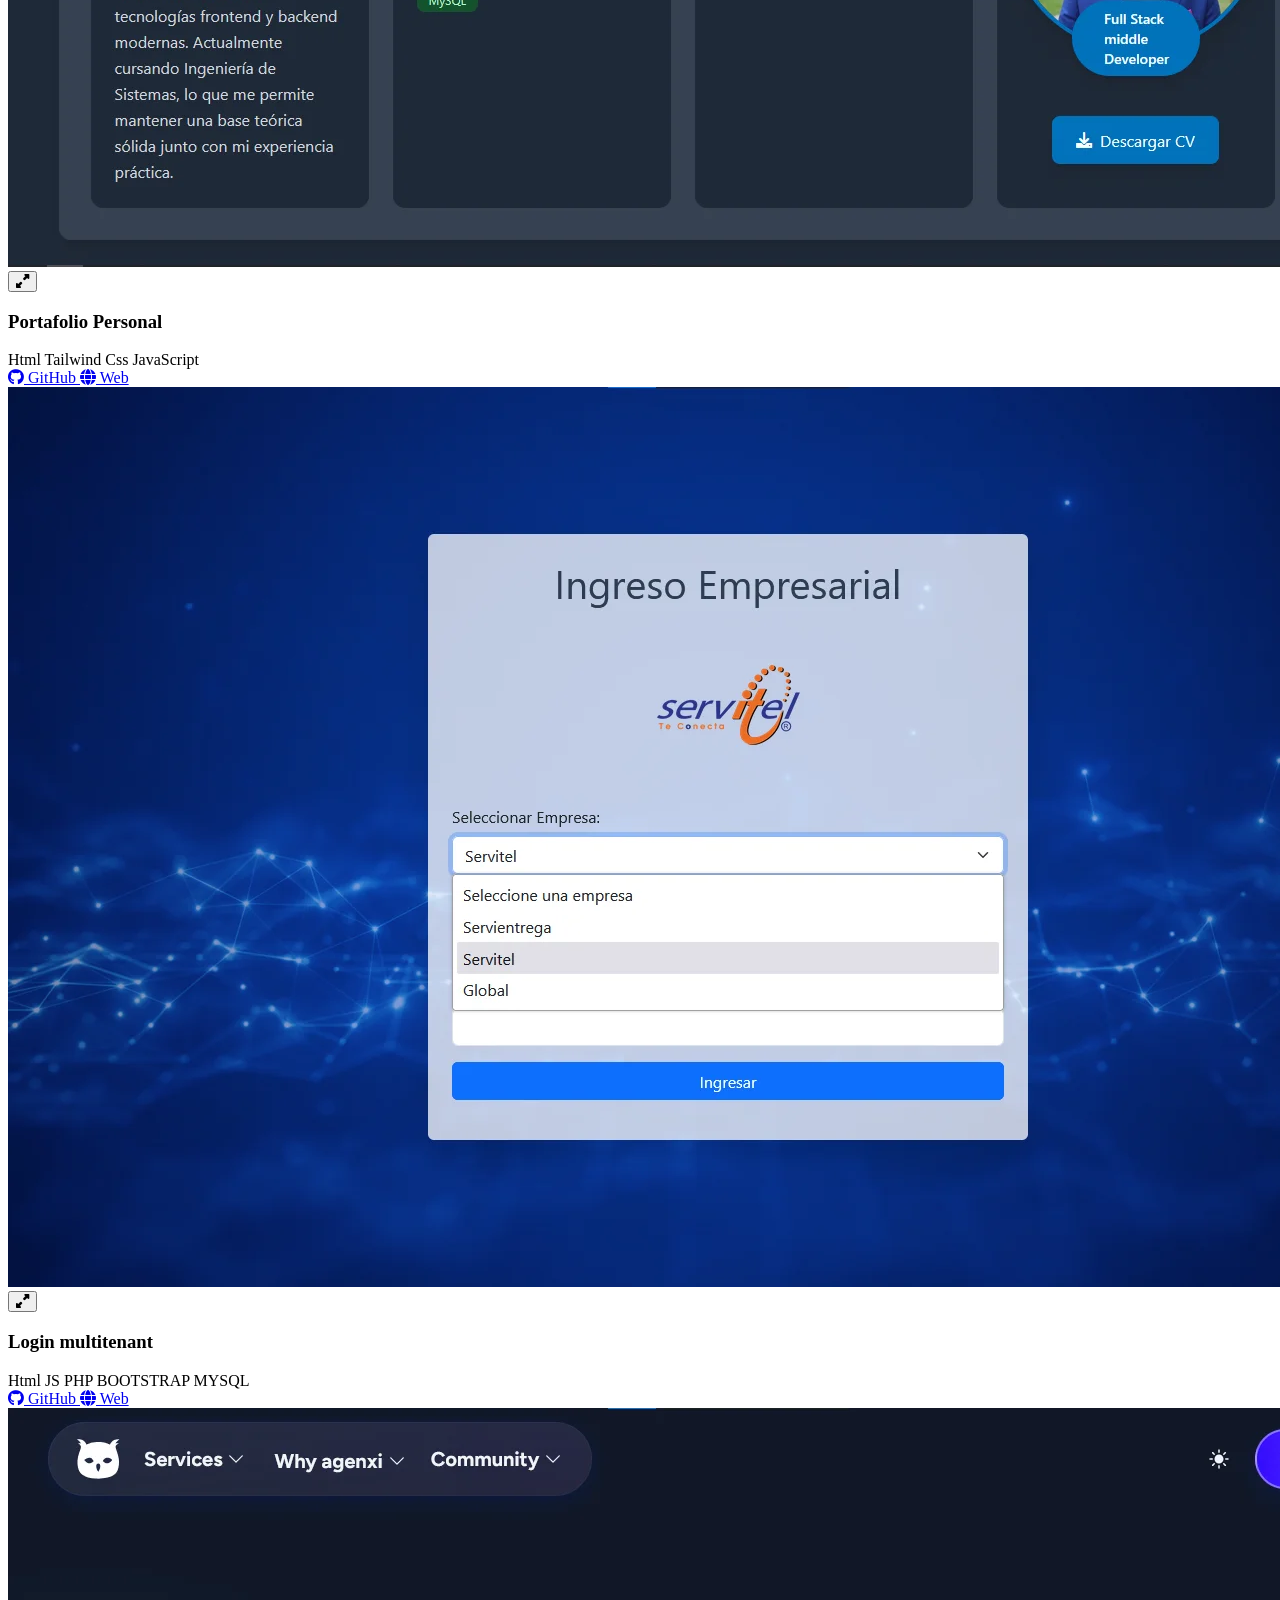
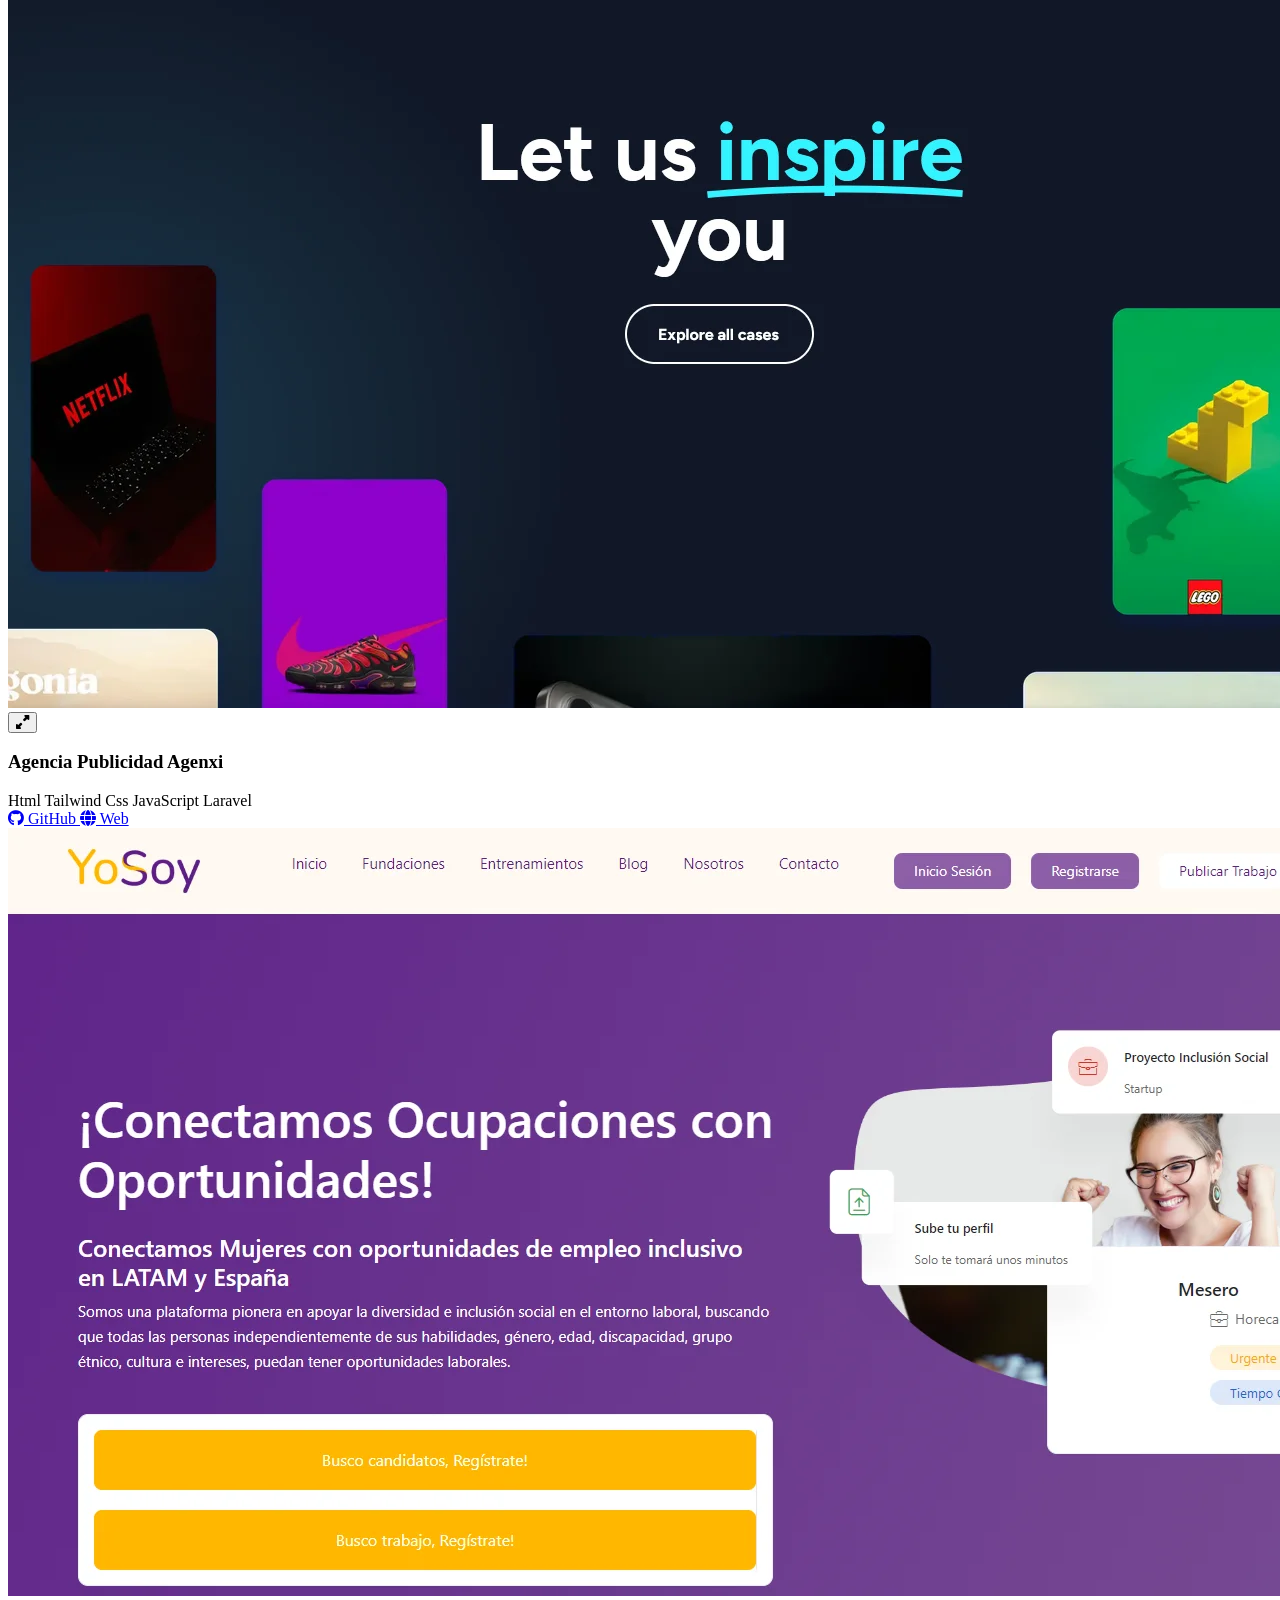
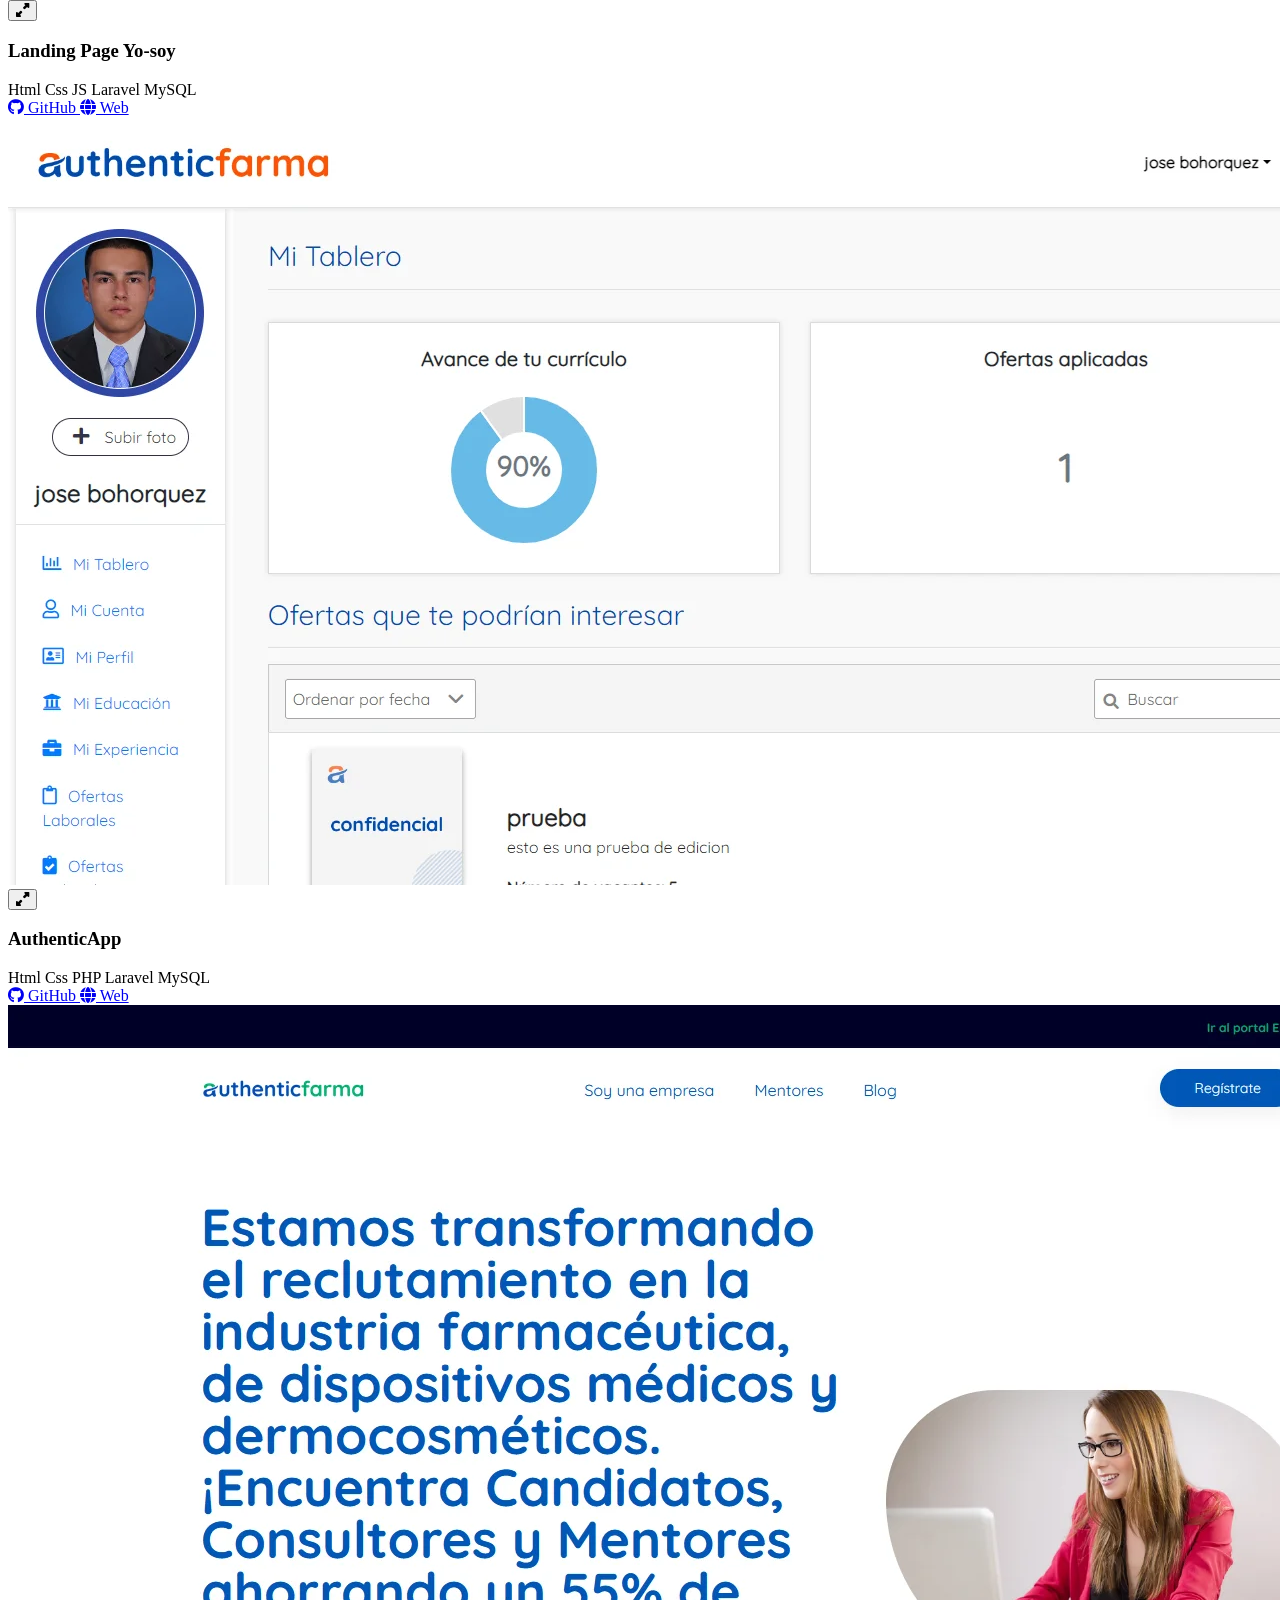
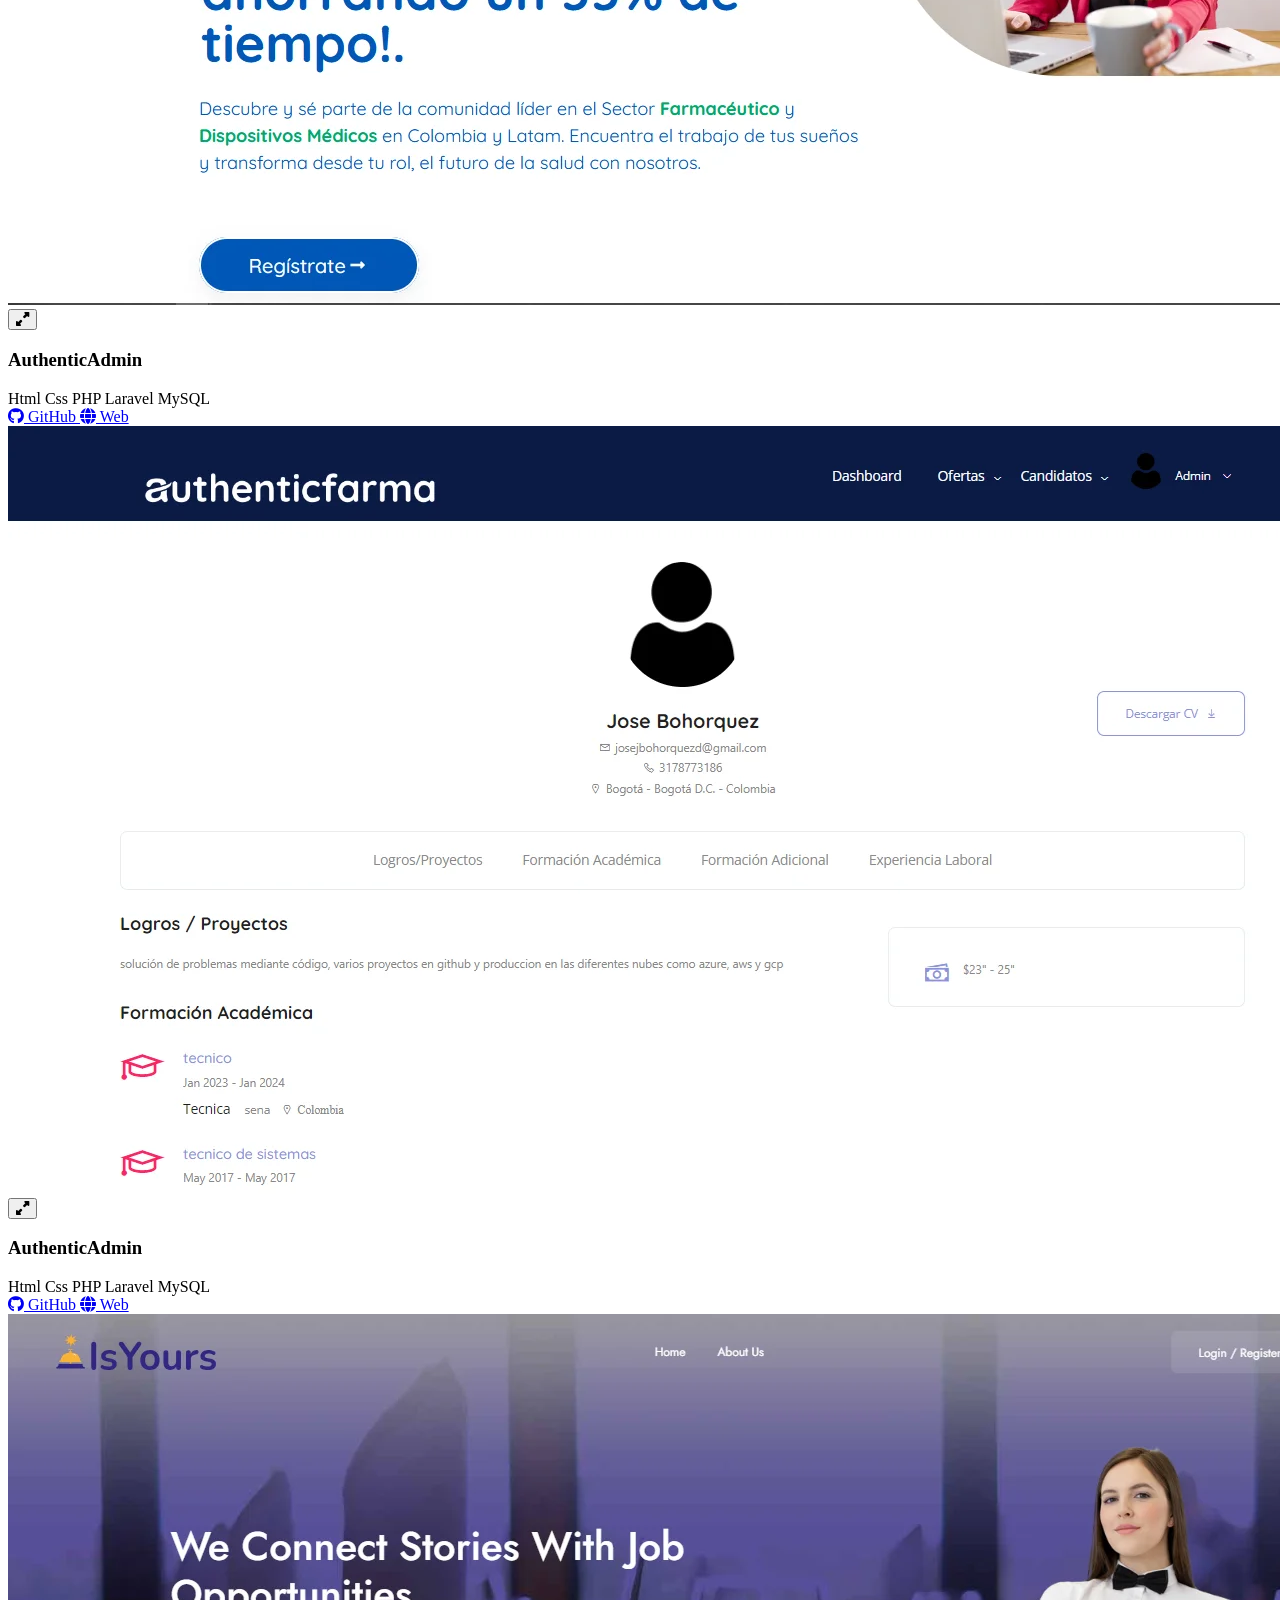
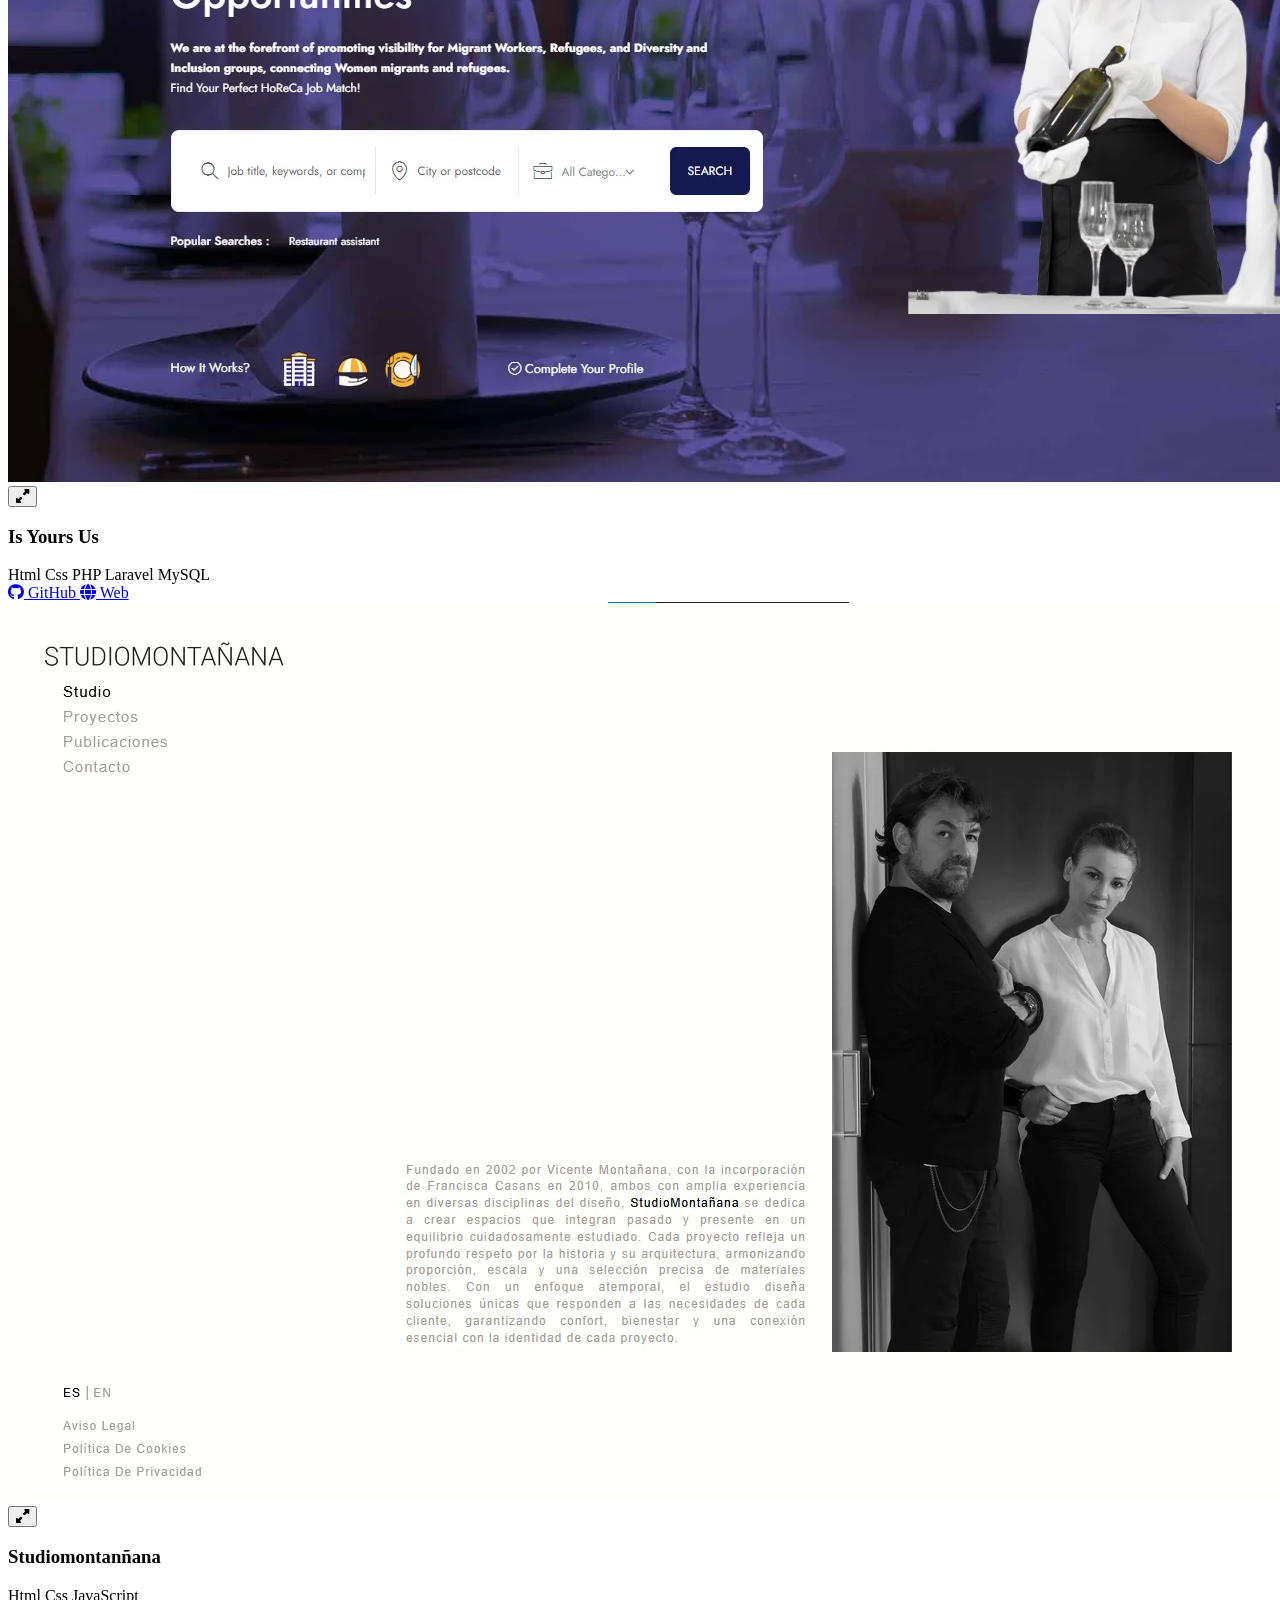
==== commit 47b26b3a: "ajustando nuevo proyecto" ====
--- a/index.html
+++ b/index.html
@@ -83,6 +83,45 @@
                     </div>
                 </div>
 
+                <!-- generador de turnos -->
+                <div
+                    class="bg-white dark:bg-gray-800 rounded-lg shadow-lg overflow-hidden transition-transform hover:scale-105 cursor-pointer group">
+                    <div class="relative">
+                        <img src="assets/imgWebp/puntoTechSoluciones.webp" alt="Portfolio Project"
+                            class="w-full h-40 object-cover transition-transform group-hover:opacity-75">
+                        <div
+                            class="absolute inset-0 flex items-center justify-center opacity-0 group-hover:opacity-100 transition-opacity">
+                            <button onclick="openModal('assets/imgWebp/puntoTechSoluciones.webp', 'Portfolio Project')"
+                                class="bg-black bg-opacity-50 text-white px-4 py-2 rounded-lg">
+                                <i class="fas fa-expand-alt"></i>
+                            </button>
+                        </div>
+                    </div>
+                    <div class="p-4">
+                        <h3 class="text-lg font-bold text-gray-800 dark:text-white mb-2">Punto tech soluciones (developing)</h3>
+                        <div class="flex flex-wrap gap-1 mb-3">
+                            <span
+                                class="px-2 py-1 bg-blue-100 dark:bg-blue-900 text-blue-800 dark:text-blue-200 rounded text-xs">Html</span>
+                            <span
+                                class="px-2 py-1 bg-blue-100 dark:bg-blue-900 text-blue-800 dark:text-blue-200 rounded text-xs">Tailwind
+                                Css</span>
+                            <span
+                                class="px-2 py-1 bg-blue-100 dark:bg-blue-900 text-blue-800 dark:text-blue-200 rounded text-xs">JavaScript</span>
+                        </div>
+                        <div class="flex justify-center space-x-2">
+                            <a href="https://github.com/Jose-Bohorquez/punto_tech_soluciones"
+                                class="inline-flex items-center px-3 py-1 bg-gray-200 dark:bg-gray-700 rounded-lg hover:bg-gray-300 dark:hover:bg-gray-600 transition-colors text-sm">
+                                <i class="fab fa-github mr-1"></i>
+                                GitHub
+                            </a>
+                            <a href="https://bd-tech.space/"
+                                class="inline-flex items-center px-3 py-1 bg-gray-200 dark:bg-gray-700 rounded-lg hover:bg-gray-300 dark:hover:bg-gray-600 transition-colors text-sm">
+                                <i class="fas fa-globe mr-1"></i>
+                                Web
+                            </a>
+                        </div>
+                    </div>
+                </div>                
 
                 <!-- generador de turnos -->
                 <div
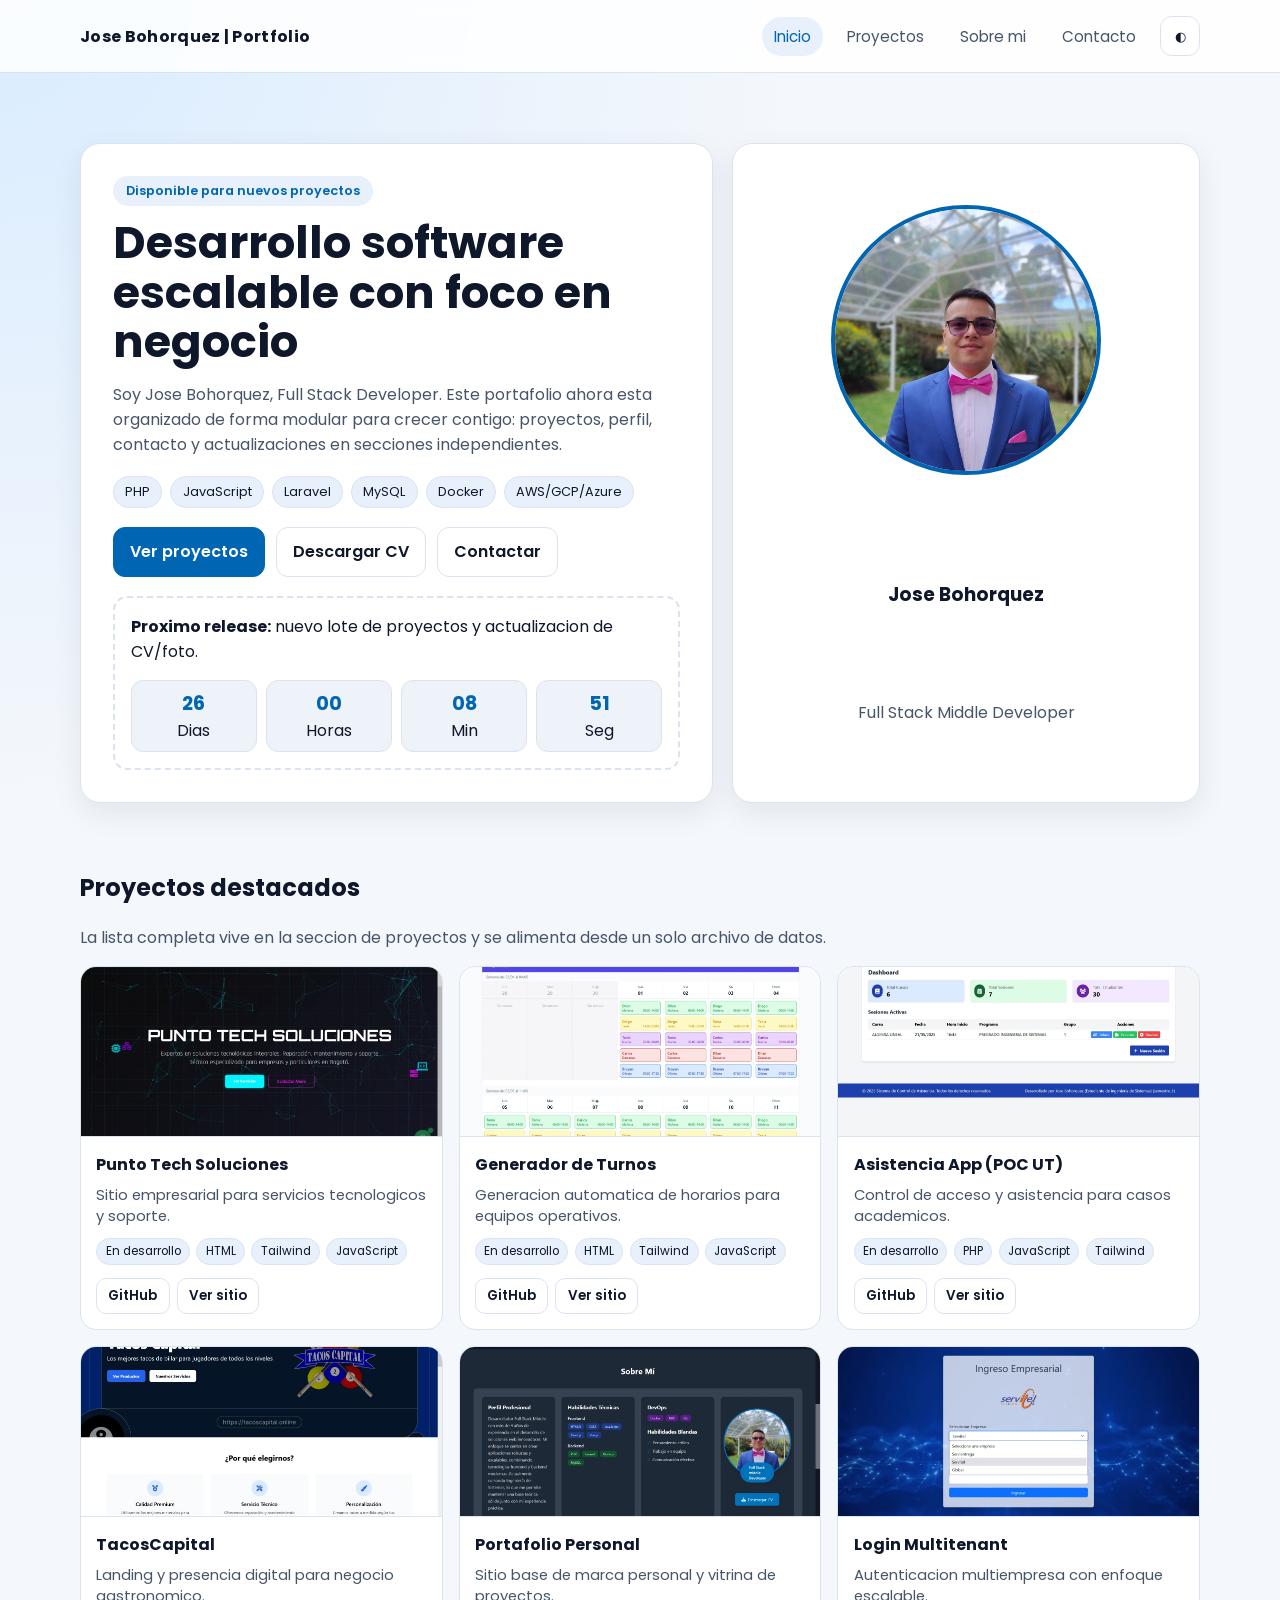
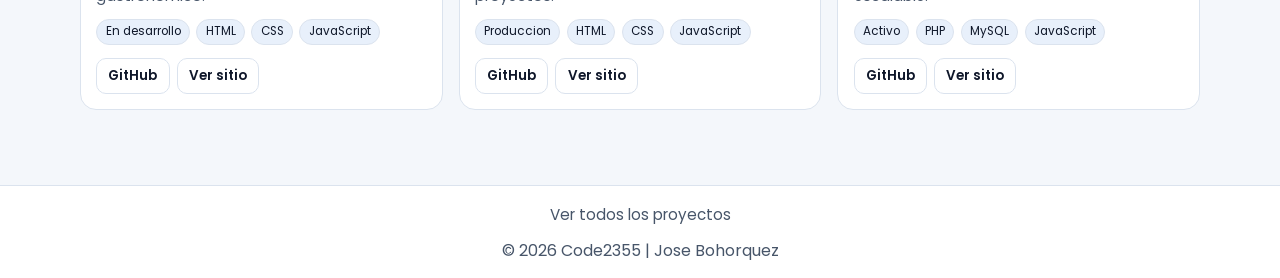
==== commit 56d448ea: "mejorando el portafolio" ====
--- a/index.html
+++ b/index.html
@@ -1,1242 +1,79 @@
 <!DOCTYPE html>
-<html lang="en" class="scroll-smooth">
+<html lang="es">
+<head>
+  <meta charset="UTF-8">
+  <meta name="viewport" content="width=device-width, initial-scale=1.0">
+  <title>Jose Bohorquez | Full Stack Developer</title>
+  <link rel="preconnect" href="https://fonts.googleapis.com">
+  <link rel="preconnect" href="https://fonts.gstatic.com" crossorigin>
+  <link href="https://fonts.googleapis.com/css2?family=Poppins:wght@400;500;600;700&display=swap" rel="stylesheet">
+  <link rel="stylesheet" href="/assets/css/main.css">
+</head>
+<body>
+  <div data-site-header></div>
 
-<head>
-    <meta charset="UTF-8">
-    <meta name="viewport" content="width=device-width, initial-scale=1.0">
-    <title>Jose's Portfolio</title>
-    <script src="https://cdn.tailwindcss.com"></script>
-    <link rel="stylesheet" href="https://cdnjs.cloudflare.com/ajax/libs/font-awesome/6.0.0-beta3/css/all.min.css">
-    <script>
-        tailwind.config = {
-            darkMode: 'class',
-            theme: {
-                extend: {
-                    colors: {
-                        primary: '#0072bc',
-                    }
-                }
-            }
-        }
-    </script>
-    <script src="https://cdn.jsdelivr.net/npm/sweetalert2@11"></script>
-</head>
+  <main>
+    <section class="hero">
+      <div class="container hero-grid">
+        <article class="panel hero-copy">
+          <span class="kicker">Disponible para nuevos proyectos</span>
+          <h1>Desarrollo software escalable con foco en negocio</h1>
+          <p>
+            Soy Jose Bohorquez, Full Stack Developer. Este portafolio ahora esta organizado de forma modular
+            para crecer contigo: proyectos, perfil, contacto y actualizaciones en secciones independientes.
+          </p>
 
-<body class="bg-gray-100 dark:bg-gray-900">
-    <!-- Navbar -->
-    <nav class="fixed w-full bg-white dark:bg-gray-800 shadow-lg z-50">
-        <div class="max-w-7xl mx-auto px-4">
-            <div class="flex justify-between h-16">
-                <div class="flex items-center">
-                    <a href="#" class="text-xl font-bold text-gray-800 dark:text-white">portafolio de proyectos de
-                        Jose</a>
-                </div>
-                <div class="flex items-center space-x-4">
-                    <a href="#projects" class="text-gray-600 dark:text-gray-300 hover:text-primary">Proyectos</a>
-                    <a href="#about" class="text-gray-600 dark:text-gray-300 hover:text-primary">Sobre Mi</a>
-                    <a href="#contact" class="text-gray-600 dark:text-gray-300 hover:text-primary">Contacto</a>
-                    <button id="theme-toggle" class="p-2 rounded-lg hover:bg-gray-100 dark:hover:bg-gray-700">
-                        <i class="fas fa-moon dark:hidden"></i>
-                        <i class="fas fa-sun hidden dark:block text-yellow-400"></i>
-                    </button>
-                </div>
+          <div class="stack">
+            <span class="chip">PHP</span>
+            <span class="chip">JavaScript</span>
+            <span class="chip">Laravel</span>
+            <span class="chip">MySQL</span>
+            <span class="chip">Docker</span>
+            <span class="chip">AWS/GCP/Azure</span>
+          </div>
+
+          <div class="actions">
+            <a class="btn btn-primary" href="/pages/projects.html">Ver proyectos</a>
+            <a class="btn" href="/assets/arch/perfil202506.pdf" download>Descargar CV</a>
+            <a class="btn" href="/pages/contact.html">Contactar</a>
+          </div>
+
+          <div class="empty-state" style="margin-top: 1.2rem;">
+            <strong>Proximo release:</strong> nuevo lote de proyectos y actualizacion de CV/foto.
+            <div class="countdown" data-countdown>
+              <div class="item"><span class="num" data-days>00</span>Dias</div>
+              <div class="item"><span class="num" data-hours>00</span>Horas</div>
+              <div class="item"><span class="num" data-minutes>00</span>Min</div>
+              <div class="item"><span class="num" data-seconds>00</span>Seg</div>
             </div>
-        </div>
-    </nav>
+          </div>
+        </article>
 
-    <!-- Projects Section -->
-    <section id="projects" class="pt-20 pb-12">
-        <div class="max-w-7xl mx-auto px-4">
-            <h2 class="text-3xl font-bold text-center text-gray-800 dark:text-white mb-12">Proyectos</h2>
-            <div class="grid grid-cols-2 md:grid-cols-3 lg:grid-cols-4 gap-4">
-
-
-
-                <!-- Plantilla para próximo proyecto con contador -->
-                <div
-                    class="bg-white dark:bg-gray-800 rounded-lg shadow-lg overflow-hidden transition-transform hover:scale-105 cursor-pointer group border-2 border-dashed border-gray-300 dark:border-gray-600">
-                    <div class="p-4 flex flex-col items-center justify-center h-full min-h-[300px]">
-                        <i class="fas fa-plus-circle text-4xl text-gray-400 dark:text-gray-500 mb-2"></i>
-                        <p class="text-gray-500 dark:text-gray-400 text-center mb-4">Próximo Proyecto</p>
-                        <div class="text-center">
-                            <p class="text-sm text-gray-500 dark:text-gray-400 mb-2">Tiempo restante para el próximo
-                                proyecto:</p>
-                            <div class="grid grid-cols-4 gap-2 text-center">
-                                <div class="bg-gray-100 dark:bg-gray-700 p-2 rounded-lg">
-                                    <span id="days" class="text-xl font-bold text-primary">00</span>
-                                    <p class="text-xs text-gray-500 dark:text-gray-400">Días</p>
-                                </div>
-                                <div class="bg-gray-100 dark:bg-gray-700 p-2 rounded-lg">
-                                    <span id="hours" class="text-xl font-bold text-primary">00</span>
-                                    <p class="text-xs text-gray-500 dark:text-gray-400">Horas</p>
-                                </div>
-                                <div class="bg-gray-100 dark:bg-gray-700 p-2 rounded-lg">
-                                    <span id="minutes" class="text-xl font-bold text-primary">00</span>
-                                    <p class="text-xs text-gray-500 dark:text-gray-400">Minutos</p>
-                                </div>
-                                <div class="bg-gray-100 dark:bg-gray-700 p-2 rounded-lg">
-                                    <span id="seconds" class="text-xl font-bold text-primary">00</span>
-                                    <p class="text-xs text-gray-500 dark:text-gray-400">Segundos</p>
-                                </div>
-                            </div>
-                        </div>
-                    </div>
-                </div>
-
-                <!-- generador de turnos -->
-                <div
-                    class="bg-white dark:bg-gray-800 rounded-lg shadow-lg overflow-hidden transition-transform hover:scale-105 cursor-pointer group">
-                    <div class="relative">
-                        <img src="assets/imgWebp/puntoTechSoluciones.webp" alt="Portfolio Project"
-                            class="w-full h-40 object-cover transition-transform group-hover:opacity-75">
-                        <div
-                            class="absolute inset-0 flex items-center justify-center opacity-0 group-hover:opacity-100 transition-opacity">
-                            <button onclick="openModal('assets/imgWebp/puntoTechSoluciones.webp', 'Portfolio Project')"
-                                class="bg-black bg-opacity-50 text-white px-4 py-2 rounded-lg">
-                                <i class="fas fa-expand-alt"></i>
-                            </button>
-                        </div>
-                    </div>
-                    <div class="p-4">
-                        <h3 class="text-lg font-bold text-gray-800 dark:text-white mb-2">Punto tech soluciones (developing)</h3>
-                        <div class="flex flex-wrap gap-1 mb-3">
-                            <span
-                                class="px-2 py-1 bg-blue-100 dark:bg-blue-900 text-blue-800 dark:text-blue-200 rounded text-xs">Html</span>
-                            <span
-                                class="px-2 py-1 bg-blue-100 dark:bg-blue-900 text-blue-800 dark:text-blue-200 rounded text-xs">Tailwind
-                                Css</span>
-                            <span
-                                class="px-2 py-1 bg-blue-100 dark:bg-blue-900 text-blue-800 dark:text-blue-200 rounded text-xs">JavaScript</span>
-                        </div>
-                        <div class="flex justify-center space-x-2">
-                            <a href="https://github.com/Jose-Bohorquez/punto_tech_soluciones"
-                                class="inline-flex items-center px-3 py-1 bg-gray-200 dark:bg-gray-700 rounded-lg hover:bg-gray-300 dark:hover:bg-gray-600 transition-colors text-sm">
-                                <i class="fab fa-github mr-1"></i>
-                                GitHub
-                            </a>
-                            <a href="https://bd-tech.space/"
-                                class="inline-flex items-center px-3 py-1 bg-gray-200 dark:bg-gray-700 rounded-lg hover:bg-gray-300 dark:hover:bg-gray-600 transition-colors text-sm">
-                                <i class="fas fa-globe mr-1"></i>
-                                Web
-                            </a>
-                        </div>
-                    </div>
-                </div>                
-
-                <!-- generador de turnos -->
-                <div
-                    class="bg-white dark:bg-gray-800 rounded-lg shadow-lg overflow-hidden transition-transform hover:scale-105 cursor-pointer group">
-                    <div class="relative">
-                        <img src="assets/imgWebp/generadorHorarios.webp" alt="Portfolio Project"
-                            class="w-full h-40 object-cover transition-transform group-hover:opacity-75">
-                        <div
-                            class="absolute inset-0 flex items-center justify-center opacity-0 group-hover:opacity-100 transition-opacity">
-                            <button onclick="openModal('assets/imgWebp/generadorHorarios.webp', 'Portfolio Project')"
-                                class="bg-black bg-opacity-50 text-white px-4 py-2 rounded-lg">
-                                <i class="fas fa-expand-alt"></i>
-                            </button>
-                        </div>
-                    </div>
-                    <div class="p-4">
-                        <h3 class="text-lg font-bold text-gray-800 dark:text-white mb-2">Generador de turnos
-                            (developing)</h3>
-                        <div class="flex flex-wrap gap-1 mb-3">
-                            <span
-                                class="px-2 py-1 bg-blue-100 dark:bg-blue-900 text-blue-800 dark:text-blue-200 rounded text-xs">Html</span>
-                            <span
-                                class="px-2 py-1 bg-blue-100 dark:bg-blue-900 text-blue-800 dark:text-blue-200 rounded text-xs">Tailwind
-                                Css</span>
-                            <span
-                                class="px-2 py-1 bg-blue-100 dark:bg-blue-900 text-blue-800 dark:text-blue-200 rounded text-xs">JavaScript</span>
-                        </div>
-                        <div class="flex justify-center space-x-2">
-                            <a href="https://github.com/Jose-Bohorquez/GeneradorDeHorarios"
-                                class="inline-flex items-center px-3 py-1 bg-gray-200 dark:bg-gray-700 rounded-lg hover:bg-gray-300 dark:hover:bg-gray-600 transition-colors text-sm">
-                                <i class="fab fa-github mr-1"></i>
-                                GitHub
-                            </a>
-                            <a href="https://dev-and-test.online/noc/"
-                                class="inline-flex items-center px-3 py-1 bg-gray-200 dark:bg-gray-700 rounded-lg hover:bg-gray-300 dark:hover:bg-gray-600 transition-colors text-sm">
-                                <i class="fas fa-globe mr-1"></i>
-                                Web
-                            </a>
-                        </div>
-                    </div>
-                </div>
-
-
-                <!-- asistencia -->
-                <div
-                    class="bg-white dark:bg-gray-800 rounded-lg shadow-lg overflow-hidden transition-transform hover:scale-105 cursor-pointer group">
-                    <div class="relative">
-                        <img src="assets/imgWebp/asistenciaApp.webp" alt="Portfolio Project"
-                            class="w-full h-40 object-cover transition-transform group-hover:opacity-75">
-                        <div
-                            class="absolute inset-0 flex items-center justify-center opacity-0 group-hover:opacity-100 transition-opacity">
-                            <button onclick="openModal('assets/imgWebp/asistenciaApp.webp', 'Portfolio Project')"
-                                class="bg-black bg-opacity-50 text-white px-4 py-2 rounded-lg">
-                                <i class="fas fa-expand-alt"></i>
-                            </button>
-                        </div>
-                    </div>
-                    <div class="p-4">
-                        <h3 class="text-lg font-bold text-gray-800 dark:text-white mb-2">Asistencia App (POC UT)
-                            (developing)</h3>
-                        <div class="flex flex-wrap gap-1 mb-3">
-                            <span
-                                class="px-2 py-1 bg-blue-100 dark:bg-blue-900 text-blue-800 dark:text-blue-200 rounded text-xs">Html</span>
-                            <span
-                                class="px-2 py-1 bg-blue-100 dark:bg-blue-900 text-blue-800 dark:text-blue-200 rounded text-xs">Tailwind
-                                Css</span>
-                            <span
-                                class="px-2 py-1 bg-blue-100 dark:bg-blue-900 text-blue-800 dark:text-blue-200 rounded text-xs">JavaScript</span>
-                        </div>
-                        <div class="flex justify-center space-x-2">
-                            <a href="https://github.com/Jose-Bohorquez/login_multitenant"
-                                class="inline-flex items-center px-3 py-1 bg-gray-200 dark:bg-gray-700 rounded-lg hover:bg-gray-300 dark:hover:bg-gray-600 transition-colors text-sm">
-                                <i class="fab fa-github mr-1"></i>
-                                GitHub
-                            </a>
-                            <a href="https://dev-and-test.online/asistencia-app/public/index.php?page=login"
-                                class="inline-flex items-center px-3 py-1 bg-gray-200 dark:bg-gray-700 rounded-lg hover:bg-gray-300 dark:hover:bg-gray-600 transition-colors text-sm">
-                                <i class="fas fa-globe mr-1"></i>
-                                Web
-                            </a>
-                        </div>
-                    </div>
-                </div>
-
-
-                <!-- tacos capital -->
-                <div
-                    class="bg-white dark:bg-gray-800 rounded-lg shadow-lg overflow-hidden transition-transform hover:scale-105 cursor-pointer group">
-                    <div class="relative">
-                        <img src="assets/imgWebp/tacoscapital.webp" alt="Portfolio Project"
-                            class="w-full h-40 object-cover transition-transform group-hover:opacity-75">
-                        <div
-                            class="absolute inset-0 flex items-center justify-center opacity-0 group-hover:opacity-100 transition-opacity">
-                            <button onclick="openModal('assets/imgWebp/tacoscapital.webp', 'Portfolio Project')"
-                                class="bg-black bg-opacity-50 text-white px-4 py-2 rounded-lg">
-                                <i class="fas fa-expand-alt"></i>
-                            </button>
-                        </div>
-                    </div>
-                    <div class="p-4">
-                        <h3 class="text-lg font-bold text-gray-800 dark:text-white mb-2">TacosCapital (developing)
-                        </h3>
-                        <div class="flex flex-wrap gap-1 mb-3">
-                            <span
-                                class="px-2 py-1 bg-blue-100 dark:bg-blue-900 text-blue-800 dark:text-blue-200 rounded text-xs">Html</span>
-                            <span
-                                class="px-2 py-1 bg-blue-100 dark:bg-blue-900 text-blue-800 dark:text-blue-200 rounded text-xs">Tailwind
-                                Css</span>
-                            <span
-                                class="px-2 py-1 bg-blue-100 dark:bg-blue-900 text-blue-800 dark:text-blue-200 rounded text-xs">JavaScript</span>
-                        </div>
-                        <div class="flex justify-center space-x-2">
-                            <a href="https://github.com/Jose-Bohorquez/tacosCapital"
-                                class="inline-flex items-center px-3 py-1 bg-gray-200 dark:bg-gray-700 rounded-lg hover:bg-gray-300 dark:hover:bg-gray-600 transition-colors text-sm">
-                                <i class="fab fa-github mr-1"></i>
-                                GitHub
-                            </a>
-                            <a href="https://www.tacoscapital.online"
-                                class="inline-flex items-center px-3 py-1 bg-gray-200 dark:bg-gray-700 rounded-lg hover:bg-gray-300 dark:hover:bg-gray-600 transition-colors text-sm">
-                                <i class="fas fa-globe mr-1"></i>
-                                Web
-                            </a>
-                        </div>
-                    </div>
-                </div>
-
-                <!-- temacemb -->
-                <div
-                    class="bg-white dark:bg-gray-800 rounded-lg shadow-lg overflow-hidden transition-transform hover:scale-105 cursor-pointer group">
-                    <div class="relative">
-                        <img src="assets/imgWebp/temacemb.webp" alt="Portfolio Project"
-                            class="w-full h-40 object-cover transition-transform group-hover:opacity-75">
-                        <div
-                            class="absolute inset-0 flex items-center justify-center opacity-0 group-hover:opacity-100 transition-opacity">
-                            <button onclick="openModal('assets/imgWebp/temacemb.webp', 'Portfolio Project')"
-                                class="bg-black bg-opacity-50 text-white px-4 py-2 rounded-lg">
-                                <i class="fas fa-expand-alt"></i>
-                            </button>
-                        </div>
-                    </div>
-                    <div class="p-4">
-                        <h3 class="text-lg font-bold text-gray-800 dark:text-white mb-2">TemacEMB tienda (developing)
-                        </h3>
-                        <div class="flex flex-wrap gap-1 mb-3">
-                            <span
-                                class="px-2 py-1 bg-blue-100 dark:bg-blue-900 text-blue-800 dark:text-blue-200 rounded text-xs">Html</span>
-                            <span
-                                class="px-2 py-1 bg-blue-100 dark:bg-blue-900 text-blue-800 dark:text-blue-200 rounded text-xs">Tailwind
-                                Css</span>
-                            <span
-                                class="px-2 py-1 bg-blue-100 dark:bg-blue-900 text-blue-800 dark:text-blue-200 rounded text-xs">JavaScript</span>
-                        </div>
-                        <div class="flex justify-center space-x-2">
-                            <a href="https://github.com/Jose-Bohorquez?tab=repositories"
-                                class="inline-flex items-center px-3 py-1 bg-gray-200 dark:bg-gray-700 rounded-lg hover:bg-gray-300 dark:hover:bg-gray-600 transition-colors text-sm">
-                                <i class="fab fa-github mr-1"></i>
-                                GitHub
-                            </a>
-                            <a href="https://temacemb.com/"
-                                class="inline-flex items-center px-3 py-1 bg-gray-200 dark:bg-gray-700 rounded-lg hover:bg-gray-300 dark:hover:bg-gray-600 transition-colors text-sm">
-                                <i class="fas fa-globe mr-1"></i>
-                                Web
-                            </a>
-                        </div>
-                    </div>
-                </div>
-
-
-
-                <!-- transportadora -->
-                <div
-                    class="bg-white dark:bg-gray-800 rounded-lg shadow-lg overflow-hidden transition-transform hover:scale-105 cursor-pointer group">
-                    <div class="relative">
-                        <img src="assets/imgWebp/embbtransport.webp" alt="Portfolio Project"
-                            class="w-full h-40 object-cover transition-transform group-hover:opacity-75">
-                        <div
-                            class="absolute inset-0 flex items-center justify-center opacity-0 group-hover:opacity-100 transition-opacity">
-                            <button onclick="openModal('assets/imgWebp/embbtransport.webp', 'Portfolio Project')"
-                                class="bg-black bg-opacity-50 text-white px-4 py-2 rounded-lg">
-                                <i class="fas fa-expand-alt"></i>
-                            </button>
-                        </div>
-                    </div>
-                    <div class="p-4">
-                        <h3 class="text-lg font-bold text-gray-800 dark:text-white mb-2">Transportadora (developing)
-                        </h3>
-                        <div class="flex flex-wrap gap-1 mb-3">
-                            <span
-                                class="px-2 py-1 bg-blue-100 dark:bg-blue-900 text-blue-800 dark:text-blue-200 rounded text-xs">Html</span>
-                            <span
-                                class="px-2 py-1 bg-blue-100 dark:bg-blue-900 text-blue-800 dark:text-blue-200 rounded text-xs">Tailwind
-                                Css</span>
-                            <span
-                                class="px-2 py-1 bg-blue-100 dark:bg-blue-900 text-blue-800 dark:text-blue-200 rounded text-xs">JavaScript</span>
-                        </div>
-                        <div class="flex justify-center space-x-2">
-                            <a href="https://github.com/Jose-Bohorquez?tab=repositories"
-                                class="inline-flex items-center px-3 py-1 bg-gray-200 dark:bg-gray-700 rounded-lg hover:bg-gray-300 dark:hover:bg-gray-600 transition-colors text-sm">
-                                <i class="fab fa-github mr-1"></i>
-                                GitHub
-                            </a>
-                            <a href="https://embbtransport.com/"
-                                class="inline-flex items-center px-3 py-1 bg-gray-200 dark:bg-gray-700 rounded-lg hover:bg-gray-300 dark:hover:bg-gray-600 transition-colors text-sm">
-                                <i class="fas fa-globe mr-1"></i>
-                                Web
-                            </a>
-                        </div>
-                    </div>
-                </div>
-
-
-                <!-- embajada bike -->
-                <div
-                    class="bg-white dark:bg-gray-800 rounded-lg shadow-lg overflow-hidden transition-transform hover:scale-105 cursor-pointer group">
-                    <div class="relative">
-                        <img src="assets/imgWebp/embajadabike.webp" alt="Portfolio Project"
-                            class="w-full h-40 object-cover transition-transform group-hover:opacity-75">
-                        <div
-                            class="absolute inset-0 flex items-center justify-center opacity-0 group-hover:opacity-100 transition-opacity">
-                            <button onclick="openModal('assets/imgWebp/embajadabike.webp', 'Portfolio Project')"
-                                class="bg-black bg-opacity-50 text-white px-4 py-2 rounded-lg">
-                                <i class="fas fa-expand-alt"></i>
-                            </button>
-                        </div>
-                    </div>
-                    <div class="p-4">
-                        <h3 class="text-lg font-bold text-gray-800 dark:text-white mb-2">EmbajadaBike (developing)</h3>
-                        <div class="flex flex-wrap gap-1 mb-3">
-                            <span
-                                class="px-2 py-1 bg-blue-100 dark:bg-blue-900 text-blue-800 dark:text-blue-200 rounded text-xs">Html</span>
-                            <span
-                                class="px-2 py-1 bg-blue-100 dark:bg-blue-900 text-blue-800 dark:text-blue-200 rounded text-xs">Tailwind
-                                Css</span>
-                            <span
-                                class="px-2 py-1 bg-blue-100 dark:bg-blue-900 text-blue-800 dark:text-blue-200 rounded text-xs">JavaScript</span>
-                        </div>
-                        <div class="flex justify-center space-x-2">
-                            <a href="https://github.com/Jose-Bohorquez?tab=repositories"
-                                class="inline-flex items-center px-3 py-1 bg-gray-200 dark:bg-gray-700 rounded-lg hover:bg-gray-300 dark:hover:bg-gray-600 transition-colors text-sm">
-                                <i class="fab fa-github mr-1"></i>
-                                GitHub
-                            </a>
-                            <a href="https://embajadabike.com/"
-                                class="inline-flex items-center px-3 py-1 bg-gray-200 dark:bg-gray-700 rounded-lg hover:bg-gray-300 dark:hover:bg-gray-600 transition-colors text-sm">
-                                <i class="fas fa-globe mr-1"></i>
-                                Web
-                            </a>
-                        </div>
-                    </div>
-                </div>
-
-
-
-
-                <!-- Portafolio -->
-                <div
-                    class="bg-white dark:bg-gray-800 rounded-lg shadow-lg overflow-hidden transition-transform hover:scale-105 cursor-pointer group">
-                    <div class="relative">
-                        <img src="assets/imgWebp/porta.webp" alt="Portfolio Project"
-                            class="w-full h-40 object-cover transition-transform group-hover:opacity-75">
-                        <div
-                            class="absolute inset-0 flex items-center justify-center opacity-0 group-hover:opacity-100 transition-opacity">
-                            <button onclick="openModal('assets/imgWebp/porta.webp', 'Portfolio Project')"
-                                class="bg-black bg-opacity-50 text-white px-4 py-2 rounded-lg">
-                                <i class="fas fa-expand-alt"></i>
-                            </button>
-                        </div>
-                    </div>
-                    <div class="p-4">
-                        <h3 class="text-lg font-bold text-gray-800 dark:text-white mb-2">Portafolio Personal</h3>
-                        <div class="flex flex-wrap gap-1 mb-3">
-                            <span
-                                class="px-2 py-1 bg-blue-100 dark:bg-blue-900 text-blue-800 dark:text-blue-200 rounded text-xs">Html</span>
-                            <span
-                                class="px-2 py-1 bg-blue-100 dark:bg-blue-900 text-blue-800 dark:text-blue-200 rounded text-xs">Tailwind
-                                Css</span>
-                            <span
-                                class="px-2 py-1 bg-blue-100 dark:bg-blue-900 text-blue-800 dark:text-blue-200 rounded text-xs">JavaScript</span>
-                        </div>
-                        <div class="flex justify-center space-x-2">
-                            <a href="https://github.com/Jose-Bohorquez/Jose-Bohorquez.github.io"
-                                class="inline-flex items-center px-3 py-1 bg-gray-200 dark:bg-gray-700 rounded-lg hover:bg-gray-300 dark:hover:bg-gray-600 transition-colors text-sm">
-                                <i class="fab fa-github mr-1"></i>
-                                GitHub
-                            </a>
-                            <a href="https://jose-bohorquez.github.io/"
-                                class="inline-flex items-center px-3 py-1 bg-gray-200 dark:bg-gray-700 rounded-lg hover:bg-gray-300 dark:hover:bg-gray-600 transition-colors text-sm">
-                                <i class="fas fa-globe mr-1"></i>
-                                Web
-                            </a>
-                        </div>
-                    </div>
-                </div>
-
-
-
-
-
-                <!-- login multitenant -->
-                <div
-                    class="bg-white dark:bg-gray-800 rounded-lg shadow-lg overflow-hidden transition-transform hover:scale-105 cursor-pointer group">
-                    <div class="relative">
-                        <img src="assets/imgWebp/multitenant.webp" alt="Landing Page Yo-soy"
-                            class="w-full h-40 object-cover transition-transform group-hover:opacity-75">
-                        <div
-                            class="absolute inset-0 flex items-center justify-center opacity-0 group-hover:opacity-100 transition-opacity">
-                            <button onclick="openModal('assets/imgWebp/yoSoyLand.webp', 'Landing Page Yo-soy')"
-                                class="bg-black bg-opacity-50 text-white px-4 py-2 rounded-lg">
-                                <i class="fas fa-expand-alt"></i>
-                            </button>
-                        </div>
-                    </div>
-                    <div class="p-4">
-                        <h3 class="text-lg font-bold text-gray-800 dark:text-white mb-2">Login multitenant</h3>
-                        <div class="flex flex-wrap gap-1 mb-3">
-                            <span
-                                class="px-2 py-1 bg-blue-100 dark:bg-blue-900 text-blue-800 dark:text-blue-200 rounded text-xs">Html</span>
-                            <span
-                                class="px-2 py-1 bg-blue-100 dark:bg-blue-900 text-blue-800 dark:text-blue-200 rounded text-xs">JS</span>
-                            <span
-                                class="px-2 py-1 bg-blue-100 dark:bg-blue-900 text-blue-800 dark:text-blue-200 rounded text-xs">PHP</span>
-                            <span
-                                class="px-2 py-1 bg-blue-100 dark:bg-blue-900 text-blue-800 dark:text-blue-200 rounded text-xs">BOOTSTRAP</span>
-                            <span
-                                class="px-2 py-1 bg-blue-100 dark:bg-blue-900 text-blue-800 dark:text-blue-200 rounded text-xs">MYSQL</span>
-                        </div>
-                        <div class="flex justify-center space-x-2">
-                            <a href="https://github.com/Jose-Bohorquez/login_multitenant"
-                                class="inline-flex items-center px-3 py-1 bg-gray-200 dark:bg-gray-700 rounded-lg hover:bg-gray-300 dark:hover:bg-gray-600 transition-colors text-sm">
-                                <i class="fab fa-github mr-1"></i>
-                                GitHub
-                            </a>
-                            <a href="https://dev-and-test.online/login/"
-                                class="inline-flex items-center px-3 py-1 bg-gray-200 dark:bg-gray-700 rounded-lg hover:bg-gray-300 dark:hover:bg-gray-600 transition-colors text-sm">
-                                <i class="fas fa-globe mr-1"></i>
-                                Web
-                            </a>
-                        </div>
-                    </div>
-                </div>
-
-
-
-                <!-- agenxi -->
-                <div
-                    class="bg-white dark:bg-gray-800 rounded-lg shadow-lg overflow-hidden transition-transform hover:scale-105 cursor-pointer group">
-                    <div class="relative">
-                        <img src="assets/imgWebp/agenxi.webp" alt="Portfolio Project"
-                            class="w-full h-40 object-cover transition-transform group-hover:opacity-75">
-                        <div
-                            class="absolute inset-0 flex items-center justify-center opacity-0 group-hover:opacity-100 transition-opacity">
-                            <button onclick="openModal('assets/imgWebp/agenxi.webp', 'Portfolio Project')"
-                                class="bg-black bg-opacity-50 text-white px-4 py-2 rounded-lg">
-                                <i class="fas fa-expand-alt"></i>
-                            </button>
-                        </div>
-                    </div>
-                    <div class="p-4">
-                        <h3 class="text-lg font-bold text-gray-800 dark:text-white mb-2">Agencia Publicidad Agenxi</h3>
-                        <div class="flex flex-wrap gap-1 mb-3">
-                            <span
-                                class="px-2 py-1 bg-blue-100 dark:bg-blue-900 text-blue-800 dark:text-blue-200 rounded text-xs">Html</span>
-                            <span
-                                class="px-2 py-1 bg-blue-100 dark:bg-blue-900 text-blue-800 dark:text-blue-200 rounded text-xs">Tailwind
-                                Css</span>
-                            <span
-                                class="px-2 py-1 bg-blue-100 dark:bg-blue-900 text-blue-800 dark:text-blue-200 rounded text-xs">JavaScript</span>
-                            <span
-                                class="px-2 py-1 bg-blue-100 dark:bg-blue-900 text-blue-800 dark:text-blue-200 rounded text-xs">Laravel</span>
-                        </div>
-                        <div class="flex justify-center space-x-2">
-                            <a href="https://github.com/Jose-Bohorquez?tab=repositories"
-                                class="inline-flex items-center px-3 py-1 bg-gray-200 dark:bg-gray-700 rounded-lg hover:bg-gray-300 dark:hover:bg-gray-600 transition-colors text-sm">
-                                <i class="fab fa-github mr-1"></i>
-                                GitHub
-                            </a>
-                            <a href="https://agenxi.com/"
-                                class="inline-flex items-center px-3 py-1 bg-gray-200 dark:bg-gray-700 rounded-lg hover:bg-gray-300 dark:hover:bg-gray-600 transition-colors text-sm">
-                                <i class="fas fa-globe mr-1"></i>
-                                Web
-                            </a>
-                        </div>
-                    </div>
-                </div>
-
-
-
-
-                <!-- Landing Page Yo-soy -->
-                <div
-                    class="bg-white dark:bg-gray-800 rounded-lg shadow-lg overflow-hidden transition-transform hover:scale-105 cursor-pointer group">
-                    <div class="relative">
-                        <img src="assets/imgWebp/yoSoyLand.webp" alt="Landing Page Yo-soy"
-                            class="w-full h-40 object-cover transition-transform group-hover:opacity-75">
-                        <div
-                            class="absolute inset-0 flex items-center justify-center opacity-0 group-hover:opacity-100 transition-opacity">
-                            <button onclick="openModal('assets/imgWebp/yoSoyLand.webp', 'Landing Page Yo-soy')"
-                                class="bg-black bg-opacity-50 text-white px-4 py-2 rounded-lg">
-                                <i class="fas fa-expand-alt"></i>
-                            </button>
-                        </div>
-                    </div>
-                    <div class="p-4">
-                        <h3 class="text-lg font-bold text-gray-800 dark:text-white mb-2">Landing Page Yo-soy</h3>
-                        <div class="flex flex-wrap gap-1 mb-3">
-                            <span
-                                class="px-2 py-1 bg-blue-100 dark:bg-blue-900 text-blue-800 dark:text-blue-200 rounded text-xs">Html</span>
-                            <span
-                                class="px-2 py-1 bg-blue-100 dark:bg-blue-900 text-blue-800 dark:text-blue-200 rounded text-xs">Css</span>
-                            <span
-                                class="px-2 py-1 bg-blue-100 dark:bg-blue-900 text-blue-800 dark:text-blue-200 rounded text-xs">JS</span>
-                            <span
-                                class="px-2 py-1 bg-blue-100 dark:bg-blue-900 text-blue-800 dark:text-blue-200 rounded text-xs">Laravel</span>
-                            <span
-                                class="px-2 py-1 bg-blue-100 dark:bg-blue-900 text-blue-800 dark:text-blue-200 rounded text-xs">MySQL</span>
-                        </div>
-                        <div class="flex justify-center space-x-2">
-                            <a href="https://github.com/Jose-Bohorquez/landing-Page-YoSoy"
-                                class="inline-flex items-center px-3 py-1 bg-gray-200 dark:bg-gray-700 rounded-lg hover:bg-gray-300 dark:hover:bg-gray-600 transition-colors text-sm">
-                                <i class="fab fa-github mr-1"></i>
-                                GitHub
-                            </a>
-                            <a href="https://yo-soy.co/"
-                                class="inline-flex items-center px-3 py-1 bg-gray-200 dark:bg-gray-700 rounded-lg hover:bg-gray-300 dark:hover:bg-gray-600 transition-colors text-sm">
-                                <i class="fas fa-globe mr-1"></i>
-                                Web
-                            </a>
-                        </div>
-                    </div>
-                </div>
-
-
-
-
-                <!-- AuthenticApp -->
-                <div
-                    class="bg-white dark:bg-gray-800 rounded-lg shadow-lg overflow-hidden transition-transform hover:scale-105 cursor-pointer group">
-                    <div class="relative">
-                        <img src="assets/imgWebp/appAuth.webp" alt="AuthenticApp"
-                            class="w-full h-40 object-cover transition-transform group-hover:opacity-75">
-                        <div
-                            class="absolute inset-0 flex items-center justify-center opacity-0 group-hover:opacity-100 transition-opacity">
-                            <button onclick="openModal('assets/imgWebp/appAuth.webp', 'AuthenticApp')"
-                                class="bg-black bg-opacity-50 text-white px-4 py-2 rounded-lg">
-                                <i class="fas fa-expand-alt"></i>
-                            </button>
-                        </div>
-                    </div>
-                    <div class="p-4">
-                        <h3 class="text-lg font-bold text-gray-800 dark:text-white mb-2">AuthenticApp</h3>
-                        <div class="flex flex-wrap gap-1 mb-3">
-                            <span
-                                class="px-2 py-1 bg-blue-100 dark:bg-blue-900 text-blue-800 dark:text-blue-200 rounded text-xs">Html</span>
-                            <span
-                                class="px-2 py-1 bg-blue-100 dark:bg-blue-900 text-blue-800 dark:text-blue-200 rounded text-xs">Css</span>
-                            <span
-                                class="px-2 py-1 bg-blue-100 dark:bg-blue-900 text-blue-800 dark:text-blue-200 rounded text-xs">PHP</span>
-                            <span
-                                class="px-2 py-1 bg-blue-100 dark:bg-blue-900 text-blue-800 dark:text-blue-200 rounded text-xs">Laravel</span>
-                            <span
-                                class="px-2 py-1 bg-blue-100 dark:bg-blue-900 text-blue-800 dark:text-blue-200 rounded text-xs">MySQL</span>
-                        </div>
-                        <div class="flex justify-center space-x-2">
-                            <a href="https://github.com/Jose-Bohorquez?tab=repositories"
-                                class="inline-flex items-center px-3 py-1 bg-gray-200 dark:bg-gray-700 rounded-lg hover:bg-gray-300 dark:hover:bg-gray-600 transition-colors text-sm">
-                                <i class="fab fa-github mr-1"></i>
-                                GitHub
-                            </a>
-                            <a href="https://app.authenticfarma.com/login"
-                                class="inline-flex items-center px-3 py-1 bg-gray-200 dark:bg-gray-700 rounded-lg hover:bg-gray-300 dark:hover:bg-gray-600 transition-colors text-sm">
-                                <i class="fas fa-globe mr-1"></i>
-                                Web
-                            </a>
-                        </div>
-                    </div>
-                </div>
-
-
-                <!-- authentic wordpress -->
-                <div
-                    class="bg-white dark:bg-gray-800 rounded-lg shadow-lg overflow-hidden transition-transform hover:scale-105 cursor-pointer group">
-                    <div class="relative">
-                        <img src="assets/imgWebp/wp-authentic.webp" alt="AuthenticAdmin"
-                            class="w-full h-40 object-cover transition-transform group-hover:opacity-75">
-                        <div
-                            class="absolute inset-0 flex items-center justify-center opacity-0 group-hover:opacity-100 transition-opacity">
-                            <button onclick="openModal('assets/imgWebp/wp-authentic.webp', 'AuthenticAdmin')"
-                                class="bg-black bg-opacity-50 text-white px-4 py-2 rounded-lg">
-                                <i class="fas fa-expand-alt"></i>
-                            </button>
-                        </div>
-                    </div>
-                    <div class="p-4">
-                        <h3 class="text-lg font-bold text-gray-800 dark:text-white mb-2">AuthenticAdmin</h3>
-                        <div class="flex flex-wrap gap-1 mb-3">
-                            <span
-                                class="px-2 py-1 bg-blue-100 dark:bg-blue-900 text-blue-800 dark:text-blue-200 rounded text-xs">Html</span>
-                            <span
-                                class="px-2 py-1 bg-blue-100 dark:bg-blue-900 text-blue-800 dark:text-blue-200 rounded text-xs">Css</span>
-                            <span
-                                class="px-2 py-1 bg-blue-100 dark:bg-blue-900 text-blue-800 dark:text-blue-200 rounded text-xs">PHP</span>
-                            <span
-                                class="px-2 py-1 bg-blue-100 dark:bg-blue-900 text-blue-800 dark:text-blue-200 rounded text-xs">Laravel</span>
-                            <span
-                                class="px-2 py-1 bg-blue-100 dark:bg-blue-900 text-blue-800 dark:text-blue-200 rounded text-xs">MySQL</span>
-                        </div>
-                        <div class="flex justify-center space-x-2">
-                            <a href="https://github.com/Jose-Bohorquez?tab=repositories"
-                                class="inline-flex items-center px-3 py-1 bg-gray-200 dark:bg-gray-700 rounded-lg hover:bg-gray-300 dark:hover:bg-gray-600 transition-colors text-sm">
-                                <i class="fab fa-github mr-1"></i>
-                                GitHub
-                            </a>
-                            <a href="https://www.authenticfarma.com/"
-                                class="inline-flex items-center px-3 py-1 bg-gray-200 dark:bg-gray-700 rounded-lg hover:bg-gray-300 dark:hover:bg-gray-600 transition-colors text-sm">
-                                <i class="fas fa-globe mr-1"></i>
-                                Web
-                            </a>
-                        </div>
-                    </div>
-                </div>
-
-                <!-- AuthenticAdmin -->
-                <div
-                    class="bg-white dark:bg-gray-800 rounded-lg shadow-lg overflow-hidden transition-transform hover:scale-105 cursor-pointer group">
-                    <div class="relative">
-                        <img src="assets/imgWebp/authAdm.webp" alt="AuthenticAdmin"
-                            class="w-full h-40 object-cover transition-transform group-hover:opacity-75">
-                        <div
-                            class="absolute inset-0 flex items-center justify-center opacity-0 group-hover:opacity-100 transition-opacity">
-                            <button onclick="openModal('assets/imgWebp/authAdm.webp', 'AuthenticAdmin')"
-                                class="bg-black bg-opacity-50 text-white px-4 py-2 rounded-lg">
-                                <i class="fas fa-expand-alt"></i>
-                            </button>
-                        </div>
-                    </div>
-                    <div class="p-4">
-                        <h3 class="text-lg font-bold text-gray-800 dark:text-white mb-2">AuthenticAdmin</h3>
-                        <div class="flex flex-wrap gap-1 mb-3">
-                            <span
-                                class="px-2 py-1 bg-blue-100 dark:bg-blue-900 text-blue-800 dark:text-blue-200 rounded text-xs">Html</span>
-                            <span
-                                class="px-2 py-1 bg-blue-100 dark:bg-blue-900 text-blue-800 dark:text-blue-200 rounded text-xs">Css</span>
-                            <span
-                                class="px-2 py-1 bg-blue-100 dark:bg-blue-900 text-blue-800 dark:text-blue-200 rounded text-xs">PHP</span>
-                            <span
-                                class="px-2 py-1 bg-blue-100 dark:bg-blue-900 text-blue-800 dark:text-blue-200 rounded text-xs">Laravel</span>
-                            <span
-                                class="px-2 py-1 bg-blue-100 dark:bg-blue-900 text-blue-800 dark:text-blue-200 rounded text-xs">MySQL</span>
-                        </div>
-                        <div class="flex justify-center space-x-2">
-                            <a href="https://github.com/Jose-Bohorquez?tab=repositories"
-                                class="inline-flex items-center px-3 py-1 bg-gray-200 dark:bg-gray-700 rounded-lg hover:bg-gray-300 dark:hover:bg-gray-600 transition-colors text-sm">
-                                <i class="fab fa-github mr-1"></i>
-                                GitHub
-                            </a>
-                            <a href="https://empresa.authenticfarma.com/login"
-                                class="inline-flex items-center px-3 py-1 bg-gray-200 dark:bg-gray-700 rounded-lg hover:bg-gray-300 dark:hover:bg-gray-600 transition-colors text-sm">
-                                <i class="fas fa-globe mr-1"></i>
-                                Web
-                            </a>
-                        </div>
-                    </div>
-                </div>
-
-
-
-                <!-- Is Yours Us -->
-                <div
-                    class="bg-white dark:bg-gray-800 rounded-lg shadow-lg overflow-hidden transition-transform hover:scale-105 cursor-pointer group">
-                    <div class="relative">
-                        <img src="assets/imgWebp/isyours.webp" alt="Is Yours Us"
-                            class="w-full h-40 object-cover transition-transform group-hover:opacity-75">
-                        <div
-                            class="absolute inset-0 flex items-center justify-center opacity-0 group-hover:opacity-100 transition-opacity">
-                            <button onclick="openModal('assets/imgWebp/isyours.webp', 'Is Yours Us')"
-                                class="bg-black bg-opacity-50 text-white px-4 py-2 rounded-lg">
-                                <i class="fas fa-expand-alt"></i>
-                            </button>
-                        </div>
-                    </div>
-                    <div class="p-4">
-                        <h3 class="text-lg font-bold text-gray-800 dark:text-white mb-2">Is Yours Us</h3>
-                        <div class="flex flex-wrap gap-1 mb-3">
-                            <span
-                                class="px-2 py-1 bg-blue-100 dark:bg-blue-900 text-blue-800 dark:text-blue-200 rounded text-xs">Html</span>
-                            <span
-                                class="px-2 py-1 bg-blue-100 dark:bg-blue-900 text-blue-800 dark:text-blue-200 rounded text-xs">Css</span>
-                            <span
-                                class="px-2 py-1 bg-blue-100 dark:bg-blue-900 text-blue-800 dark:text-blue-200 rounded text-xs">PHP</span>
-                            <span
-                                class="px-2 py-1 bg-blue-100 dark:bg-blue-900 text-blue-800 dark:text-blue-200 rounded text-xs">Laravel</span>
-                            <span
-                                class="px-2 py-1 bg-blue-100 dark:bg-blue-900 text-blue-800 dark:text-blue-200 rounded text-xs">MySQL</span>
-                        </div>
-                        <div class="flex justify-center space-x-2">
-                            <a href="https://github.com/Jose-Bohorquez?tab=repositories"
-                                class="inline-flex items-center px-3 py-1 bg-gray-200 dark:bg-gray-700 rounded-lg hover:bg-gray-300 dark:hover:bg-gray-600 transition-colors text-sm">
-                                <i class="fab fa-github mr-1"></i>
-                                GitHub
-                            </a>
-                            <a href="https://www.isyours.us/web/home"
-                                class="inline-flex items-center px-3 py-1 bg-gray-200 dark:bg-gray-700 rounded-lg hover:bg-gray-300 dark:hover:bg-gray-600 transition-colors text-sm">
-                                <i class="fas fa-globe mr-1"></i>
-                                Web
-                            </a>
-                        </div>
-                    </div>
-                </div>
-
-                <!-- Proyecto del archivo copia -->
-                <div
-                    class="bg-white dark:bg-gray-800 rounded-lg shadow-lg overflow-hidden transition-transform hover:scale-105 cursor-pointer group">
-                    <div class="relative">
-                        <img src="assets/imgWebp/studiomontanyana.webp" alt="Servitech Project"
-                            class="w-full h-40 object-cover transition-transform group-hover:opacity-75">
-                        <div
-                            class="absolute inset-0 flex items-center justify-center opacity-0 group-hover:opacity-100 transition-opacity">
-                            <button onclick="openModal('assets/imgWebp/studiomontanyana.webp', 'Servitech Project')"
-                                class="bg-black bg-opacity-50 text-white px-4 py-2 rounded-lg">
-                                <i class="fas fa-expand-alt"></i>
-                            </button>
-                        </div>
-                    </div>
-                    <div class="p-4">
-                        <h3 class="text-lg font-bold text-gray-800 dark:text-white mb-2">Studiomontanñana</h3>
-                        <div class="flex flex-wrap gap-1 mb-3">
-                            <span
-                                class="px-2 py-1 bg-blue-100 dark:bg-blue-900 text-blue-800 dark:text-blue-200 rounded text-xs">Html</span>
-                            <span
-                                class="px-2 py-1 bg-blue-100 dark:bg-blue-900 text-blue-800 dark:text-blue-200 rounded text-xs">Css</span>
-                            <span
-                                class="px-2 py-1 bg-blue-100 dark:bg-blue-900 text-blue-800 dark:text-blue-200 rounded text-xs">JavaScript</span>
-                        </div>
-                        <div class="flex justify-center space-x-2">
-                            <a href="https://github.com/Jose-Bohorquez?tab=repositories"
-                                class="inline-flex items-center px-3 py-1 bg-gray-200 dark:bg-gray-700 rounded-lg hover:bg-gray-300 dark:hover:bg-gray-600 transition-colors text-sm">
-                                <i class="fab fa-github mr-1"></i>
-                                GitHub
-                            </a>
-                            <a href="https://www.studiomontanyana.com/"
-                                class="inline-flex items-center px-3 py-1 bg-gray-200 dark:bg-gray-700 rounded-lg hover:bg-gray-300 dark:hover:bg-gray-600 transition-colors text-sm">
-                                <i class="fas fa-globe mr-1"></i>
-                                Web
-                            </a>
-                        </div>
-                    </div>
-                </div>
-
-                <!-- servitech -->
-                <div
-                    class="bg-white dark:bg-gray-800 rounded-lg shadow-lg overflow-hidden transition-transform hover:scale-105 cursor-pointer group">
-                    <div class="relative">
-                        <img src="assets/imgWebp/servitech.webp" alt="Servitech Project"
-                            class="w-full h-40 object-cover transition-transform group-hover:opacity-75">
-                        <div
-                            class="absolute inset-0 flex items-center justify-center opacity-0 group-hover:opacity-100 transition-opacity">
-                            <button onclick="openModal('assets/imgWebp/servitech.webp', 'Servitech Project')"
-                                class="bg-black bg-opacity-50 text-white px-4 py-2 rounded-lg">
-                                <i class="fas fa-expand-alt"></i>
-                            </button>
-                        </div>
-                    </div>
-                    <div class="p-4">
-                        <h3 class="text-lg font-bold text-gray-800 dark:text-white mb-2">Servitech</h3>
-                        <div class="flex flex-wrap gap-1 mb-3">
-                            <span
-                                class="px-2 py-1 bg-blue-100 dark:bg-blue-900 text-blue-800 dark:text-blue-200 rounded text-xs">Html</span>
-                            <span
-                                class="px-2 py-1 bg-blue-100 dark:bg-blue-900 text-blue-800 dark:text-blue-200 rounded text-xs">Css</span>
-                            <span
-                                class="px-2 py-1 bg-blue-100 dark:bg-blue-900 text-blue-800 dark:text-blue-200 rounded text-xs">PHP</span>
-                            <span
-                                class="px-2 py-1 bg-blue-100 dark:bg-blue-900 text-blue-800 dark:text-blue-200 rounded text-xs">CodeIgniter4</span>
-                            <span
-                                class="px-2 py-1 bg-blue-100 dark:bg-blue-900 text-blue-800 dark:text-blue-200 rounded text-xs">MySQL</span>
-                        </div>
-                        <div class="flex justify-center space-x-2">
-                            <a href="https://github.com/Jose-Bohorquez/Servitech"
-                                class="inline-flex items-center px-3 py-1 bg-gray-200 dark:bg-gray-700 rounded-lg hover:bg-gray-300 dark:hover:bg-gray-600 transition-colors text-sm">
-                                <i class="fab fa-github mr-1"></i>
-                                GitHub
-                            </a>
-                        </div>
-                    </div>
-                </div>
-
-
-
-                <!-- Campeche -->
-                <div
-                    class="bg-white dark:bg-gray-800 rounded-lg shadow-lg overflow-hidden transition-transform hover:scale-105 cursor-pointer group">
-                    <div class="relative">
-                        <img src="assets/imgWebp/campeche.webp" alt="campeche Project"
-                            class="w-full h-40 object-cover transition-transform group-hover:opacity-75">
-                        <div
-                            class="absolute inset-0 flex items-center justify-center opacity-0 group-hover:opacity-100 transition-opacity">
-                            <button onclick="openModal('assets/imgWebp/campeche.webp', 'Servitech Project')"
-                                class="bg-black bg-opacity-50 text-white px-4 py-2 rounded-lg">
-                                <i class="fas fa-expand-alt"></i>
-                            </button>
-                        </div>
-                    </div>
-                    <div class="p-4">
-                        <h3 class="text-lg font-bold text-gray-800 dark:text-white mb-2">Campeche</h3>
-                        <div class="flex flex-wrap gap-1 mb-3">
-                            <span
-                                class="px-2 py-1 bg-blue-100 dark:bg-blue-900 text-blue-800 dark:text-blue-200 rounded text-xs">Html</span>
-                            <span
-                                class="px-2 py-1 bg-blue-100 dark:bg-blue-900 text-blue-800 dark:text-blue-200 rounded text-xs">Css</span>
-                            <span
-                                class="px-2 py-1 bg-blue-100 dark:bg-blue-900 text-blue-800 dark:text-blue-200 rounded text-xs">Php</span>
-                            <span
-                                class="px-2 py-1 bg-blue-100 dark:bg-blue-900 text-blue-800 dark:text-blue-200 rounded text-xs">Bootstrap</span>
-                            <span
-                                class="px-2 py-1 bg-blue-100 dark:bg-blue-900 text-blue-800 dark:text-blue-200 rounded text-xs">MySql</span>
-                        </div>
-                        <div class="flex justify-center space-x-2">
-                            <a href="https://github.com/Jose-Bohorquez/Campeche"
-                                class="inline-flex items-center px-3 py-1 bg-gray-200 dark:bg-gray-700 rounded-lg hover:bg-gray-300 dark:hover:bg-gray-600 transition-colors text-sm">
-                                <i class="fab fa-github mr-1"></i>
-                                GitHub
-                            </a>
-                        </div>
-                    </div>
-                </div>
-
-
-
-
-                <!-- kit-dev -->
-                <div
-                    class="bg-white dark:bg-gray-800 rounded-lg shadow-lg overflow-hidden transition-transform hover:scale-105 cursor-pointer group">
-                    <div class="relative">
-                        <img src="assets/imgWebp/kit-dev.webp" alt="kit-dev Project"
-                            class="w-full h-40 object-cover transition-transform group-hover:opacity-75">
-                        <div
-                            class="absolute inset-0 flex items-center justify-center opacity-0 group-hover:opacity-100 transition-opacity">
-                            <button onclick="openModal('assets/imgWebp/kit-dev.webp', 'Servitech Project')"
-                                class="bg-black bg-opacity-50 text-white px-4 py-2 rounded-lg">
-                                <i class="fas fa-expand-alt"></i>
-                            </button>
-                        </div>
-                    </div>
-                    <div class="p-4">
-                        <h3 class="text-lg font-bold text-gray-800 dark:text-white mb-2">KIT - DEV</h3>
-                        <div class="flex flex-wrap gap-1 mb-3">
-                            <span
-                                class="px-2 py-1 bg-blue-100 dark:bg-blue-900 text-blue-800 dark:text-blue-200 rounded text-xs">Html</span>
-                            <span
-                                class="px-2 py-1 bg-blue-100 dark:bg-blue-900 text-blue-800 dark:text-blue-200 rounded text-xs">Css</span>
-                            <span
-                                class="px-2 py-1 bg-blue-100 dark:bg-blue-900 text-blue-800 dark:text-blue-200 rounded text-xs">Php</span>
-                            <span
-                                class="px-2 py-1 bg-blue-100 dark:bg-blue-900 text-blue-800 dark:text-blue-200 rounded text-xs">Bootstrap</span>
-                        </div>
-                        <div class="flex justify-center space-x-2">
-                            <a href="https://github.com/Jose-Bohorquez/kit-dev-web-estatica"
-                                class="inline-flex items-center px-3 py-1 bg-gray-200 dark:bg-gray-700 rounded-lg hover:bg-gray-300 dark:hover:bg-gray-600 transition-colors text-sm">
-                                <i class="fab fa-github mr-1"></i>
-                                GitHub
-                            </a>
-                        </div>
-                    </div>
-                </div>
-
-
-
-
-            </div>
-        </div>
+        <aside class="panel profile-card">
+          <img src="/assets/fotoWebp/foto.webp" alt="Foto de Jose Bohorquez">
+          <h3 style="margin-bottom: 0.3rem;">Jose Bohorquez</h3>
+          <p style="margin-top: 0; color: var(--muted);">Full Stack Middle Developer</p>
+        </aside>
+      </div>
     </section>
 
-    <!-- Modal para vista previa de imagen -->
-    <div id="imageModal" class="fixed inset-0 bg-black bg-opacity-75 hidden z-50 flex items-center justify-center">
-        <div class="max-w-4xl w-full mx-4">
-            <div class="relative">
-                <img id="modalImage" src="" alt="" class="w-full rounded-lg">
-                <button onclick="closeModal()"
-                    class="absolute top-4 right-4 text-white bg-black bg-opacity-50 rounded-lg p-2 hover:bg-opacity-75">
-                    <i class="fas fa-times"></i>
-                </button>
-            </div>
-        </div>
-    </div>
+    <section class="section">
+      <div class="container">
+        <h2>Proyectos destacados</h2>
+        <p class="section-intro">La lista completa vive en la seccion de proyectos y se alimenta desde un solo archivo de datos.</p>
+        <div id="featured-projects" class="grid projects"></div>
+      </div>
+    </section>
+  </main>
 
+  <div data-site-footer></div>
 
-
-    <!-- About Me Section -->
-    <!-- About Me Section -->
-    <section id="about" class="py-16 bg-gray-50 dark:bg-gray-800">
-        <div class="max-w-7xl mx-auto px-4">
-            <h2 class="text-3xl font-bold text-center text-gray-800 dark:text-white mb-12">Sobre Mí</h2>
-            <div class="bg-white dark:bg-gray-700 rounded-xl shadow-lg p-8">
-                <div class="grid grid-cols-1 md:grid-cols-2 lg:grid-cols-4 gap-6">
-                    <!-- Columna 1: Perfil Profesional -->
-                    <div class="bg-gray-50 dark:bg-gray-800 rounded-xl p-6">
-                        <h3 class="text-xl font-bold text-gray-800 dark:text-white mb-4">Perfil Profesional</h3>
-                        <p class="text-gray-600 dark:text-gray-300 leading-relaxed">
-                            Desarrollador Full Stack Middle con más de 4 años de experiencia en el desarrollo de
-                            soluciones web innovadoras. Mi enfoque se centra en crear aplicaciones robustas y
-                            escalables, combinando tecnologías frontend y backend modernas. Actualmente cursando
-                            Ingeniería de Sistemas, lo que me permite mantener una base teórica sólida junto con mi
-                            experiencia práctica.
-                        </p>
-                    </div>
-
-                    <!-- Columna 2: Frontend y Backend -->
-                    <div class="bg-gray-50 dark:bg-gray-800 rounded-xl p-6">
-                        <h3 class="text-xl font-bold text-gray-800 dark:text-white mb-4">Habilidades Técnicas</h3>
-                        <div class="space-y-4">
-                            <div>
-                                <h4 class="font-semibold text-gray-700 dark:text-gray-200 mb-2">Frontend</h4>
-                                <div class="flex flex-wrap gap-2">
-                                    <span
-                                        class="px-3 py-1 bg-blue-100 dark:bg-blue-900 text-blue-800 dark:text-blue-200 rounded-lg text-xs">Html5</span>
-                                    <span
-                                        class="px-3 py-1 bg-blue-100 dark:bg-blue-900 text-blue-800 dark:text-blue-200 rounded-lg text-xs">Css3</span>
-                                    <span
-                                        class="px-3 py-1 bg-blue-100 dark:bg-blue-900 text-blue-800 dark:text-blue-200 rounded-lg text-xs">Bootstrap</span>
-
-                                    <span
-                                        class="px-3 py-1 bg-blue-100 dark:bg-blue-900 text-blue-800 dark:text-blue-200 rounded-lg text-xs">Tailwind</span>
-                                    <span
-                                        class="px-3 py-1 bg-blue-100 dark:bg-blue-900 text-blue-800 dark:text-blue-200 rounded-lg text-xs">Bulma</span>
-                                    <span
-                                        class="px-3 py-1 bg-blue-100 dark:bg-blue-900 text-blue-800 dark:text-blue-200 rounded-lg text-xs">Bootstrap</span>
-                                    <span
-                                        class="px-3 py-1 bg-blue-100 dark:bg-blue-900 text-blue-800 dark:text-blue-200 rounded-lg text-xs">JavaScript</span>
-                                    <span
-                                        class="px-3 py-1 bg-blue-100 dark:bg-blue-900 text-blue-800 dark:text-blue-200 rounded-lg text-xs">React.js</span>
-                                    <span
-                                        class="px-3 py-1 bg-blue-100 dark:bg-blue-900 text-blue-800 dark:text-blue-200 rounded-lg text-xs">Vue.js</span>
-                                    <span
-                                        class="px-3 py-1 bg-blue-100 dark:bg-blue-900 text-blue-800 dark:text-blue-200 rounded-lg text-xs">Flutter</span>
-                                </div>
-                            </div>
-                            <div>
-                                <h4 class="font-semibold text-gray-700 dark:text-gray-200 mb-2">Backend</h4>
-                                <div class="flex flex-wrap gap-2">
-                                    <span
-                                        class="px-3 py-1 bg-green-100 dark:bg-green-900 text-green-800 dark:text-green-200 rounded-lg text-xs">PHP</span>
-                                    <span
-                                        class="px-3 py-1 bg-green-100 dark:bg-green-900 text-green-800 dark:text-green-200 rounded-lg text-xs">Laravel</span>
-                                    <span
-                                        class="px-3 py-1 bg-green-100 dark:bg-green-900 text-green-800 dark:text-green-200 rounded-lg text-xs">Codeigniter4</span>
-                                    <span
-                                        class="px-3 py-1 bg-green-100 dark:bg-green-900 text-green-800 dark:text-green-200 rounded-lg text-xs">Symfony</span>
-                                    <span
-                                        class="px-3 py-1 bg-green-100 dark:bg-green-900 text-green-800 dark:text-green-200 rounded-lg text-xs">Node.js</span>
-                                    <span
-                                        class="px-3 py-1 bg-green-100 dark:bg-green-900 text-green-800 dark:text-green-200 rounded-lg text-xs">MySQL</span>
-                                    <span
-                                        class="px-3 py-1 bg-green-100 dark:bg-green-900 text-green-800 dark:text-green-200 rounded-lg text-xs">Sqlite</span>
-                                    <span
-                                        class="px-3 py-1 bg-green-100 dark:bg-green-900 text-green-800 dark:text-green-200 rounded-lg text-xs">Python</span>
-                                    <span
-                                        class="px-3 py-1 bg-green-100 dark:bg-green-900 text-green-800 dark:text-green-200 rounded-lg text-xs">Django</span>
-                                    <span
-                                        class="px-3 py-1 bg-green-100 dark:bg-green-900 text-green-800 dark:text-green-200 rounded-lg text-xs">Flask</span>
-                                    <span
-                                        class="px-3 py-1 bg-green-100 dark:bg-green-900 text-green-800 dark:text-green-200 rounded-lg text-xs">C#</span>
-                                    <span
-                                        class="px-3 py-1 bg-green-100 dark:bg-green-900 text-green-800 dark:text-green-200 rounded-lg text-xs">Java</span>
-                                    <span
-                                        class="px-3 py-1 bg-green-100 dark:bg-green-900 text-green-800 dark:text-green-200 rounded-lg text-xs">Spring
-                                        boot</span>
-                                    <span
-                                        class="px-3 py-1 bg-green-100 dark:bg-green-900 text-green-800 dark:text-green-200 rounded-lg text-xs">Dart</span>
-                                </div>
-                            </div>
-                        </div>
-                    </div>
-
-                    <!-- Columna 3: DevOps y Habilidades Blandas -->
-                    <div class="bg-gray-50 dark:bg-gray-800 rounded-xl p-6">
-                        <div class="space-y-6">
-                            <div>
-                                <h3 class="text-xl font-bold text-gray-800 dark:text-white mb-4">DevOps</h3>
-                                <div class="flex flex-wrap gap-2">
-                                    <span
-                                        class="px-3 py-1 bg-purple-100 dark:bg-purple-900 text-purple-800 dark:text-purple-200 rounded-lg text-xs">DOCKER</span>
-                                    <span
-                                        class="px-3 py-1 bg-purple-100 dark:bg-purple-900 text-purple-800 dark:text-purple-200 rounded-lg text-xs">AWS</span>
-                                    <span
-                                        class="px-3 py-1 bg-purple-100 dark:bg-purple-900 text-purple-800 dark:text-purple-200 rounded-lg text-xs">GCP</span>
-                                    <span
-                                        class="px-3 py-1 bg-purple-100 dark:bg-purple-900 text-purple-800 dark:text-purple-200 rounded-lg text-xs">AZURE</span>
-                                    <span
-                                        class="px-3 py-1 bg-purple-100 dark:bg-purple-900 text-purple-800 dark:text-purple-200 rounded-lg text-xs">GIT</span>
-                                </div>
-                            </div>
-                            <div>
-                                <h3 class="text-xl font-bold text-gray-800 dark:text-white mb-4">Habilidades Blandas
-                                </h3>
-                                <ul class="space-y-2">
-                                    <li class="flex items-center space-x-2">
-                                        <span class="text-primary">✓</span>
-                                        <span class="text-gray-600 dark:text-gray-300">Pensamiento crítico</span>
-                                    </li>
-                                    <li class="flex items-center space-x-2">
-                                        <span class="text-primary">✓</span>
-                                        <span class="text-gray-600 dark:text-gray-300">Trabajo en equipo</span>
-                                    </li>
-                                    <li class="flex items-center space-x-2">
-                                        <span class="text-primary">✓</span>
-                                        <span class="text-gray-600 dark:text-gray-300">Comunicación efectiva</span>
-                                    </li>
-                                    <li class="flex items-center space-x-2">
-                                        <span class="text-primary">✓</span>
-                                        <span class="text-gray-600 dark:text-gray-300">Pensamiento crítico para analizar
-                                            situaciones y tomar decisiones acertadas</span>
-                                    </li>
-                                    <li class="flex items-center space-x-2">
-                                        <span class="text-primary">✓</span>
-                                        <span class="text-gray-600 dark:text-gray-300">Adaptabilidad a nuevos entornos y
-                                            desafíos</span>
-                                    </li>
-                                    <li class="flex items-center space-x-2">
-                                        <span class="text-primary">✓</span>
-                                        <span class="text-gray-600 dark:text-gray-300">Orientación al logro de objetivos
-                                            y resultados tangibles</span>
-                                    </li>
-                                </ul>
-                            </div>
-                        </div>
-                    </div>
-
-
-
-
-                    <!-- Columna 4: Foto y CV -->
-                    <div class="bg-gray-50 dark:bg-gray-800 rounded-xl p-6 flex flex-col items-center justify-center">
-                        <div class="relative w-64 h-64 mb-8">
-                            <img src="assets/fotoWebp/foto.webp" alt="José Bohórquez"
-                                class="rounded-full w-full h-full object-cover shadow-xl border-4 border-primary">
-                            <div
-                                class="absolute -bottom-6 left-1/2 transform -translate-x-1/2 bg-primary text-white px-8 py-2 rounded-full text-sm font-semibold shadow-lg">
-                                Full Stack middle Developer
-                            </div>
-                        </div>
-                        <a href="assets/arch/perfil202506.pdf" download
-                            class="inline-flex items-center px-6 py-3 bg-primary hover:bg-blue-700 text-white rounded-lg transition-colors shadow-lg mt-8 group">
-                            <i class="fas fa-download mr-2 group-hover:animate-bounce"></i>
-                            Descargar CV
-                        </a>
-                    </div>
-                </div>
-            </div>
-        </div>
-    </section>
-
-    <!-- Contact Section -->
-    <section id="contact" class="py-16 bg-gray-100 dark:bg-gray-900">
-        <div class="max-w-7xl mx-auto px-4">
-            <h2 class="text-3xl font-bold text-center text-gray-800 dark:text-white mb-12">Contacto</h2>
-            <p class="text-center text-gray-600 dark:text-gray-300 mb-12">Si deseas contactarme, puedes hacerlo a través
-                de cualquiera de los siguientes medios</p>
-
-            <!-- Social Links Grid -->
-            <div class="grid grid-cols-2 md:grid-cols-3 lg:grid-cols-6 gap-4 mb-12">
-                <a href="mailto:josejbohorquezd@gmail.com"
-                    class="flex items-center justify-center gap-2 px-4 py-2 bg-red-500 hover:bg-red-600 text-white rounded-lg transition-colors">
-                    <i class="fab fa-google"></i>
-                    <span>Gmail</span>
-                </a>
-
-                <a href="https://www.linkedin.com/in/jose-bohorquez-full-stack-software-developer/"
-                    class="flex items-center justify-center gap-2 px-4 py-2 bg-blue-600 hover:bg-blue-700 text-white rounded-lg transition-colors">
-                    <i class="fab fa-linkedin"></i>
-                    <span>LinkedIn</span>
-                </a>
-
-                <a href="https://github.com/Jose-Bohorquez"
-                    class="flex items-center justify-center gap-2 px-4 py-2 bg-gray-800 hover:bg-gray-900 text-white rounded-lg transition-colors">
-                    <i class="fab fa-github"></i>
-                    <span>GitHub</span>
-                </a>
-
-                <a href="https://wa.link/yd3057"
-                    class="flex items-center justify-center gap-2 px-4 py-2 bg-green-500 hover:bg-green-600 text-white rounded-lg transition-colors">
-                    <i class="fab fa-whatsapp"></i>
-                    <span>WhatsApp</span>
-                </a>
-
-                <a href="#"
-                    class="flex items-center justify-center gap-2 px-4 py-2 bg-gray-300 text-gray-500 rounded-lg cursor-not-allowed">
-                    <i class="fas fa-globe"></i>
-                    <span>Kit-Dev</span>
-                </a>
-
-                <a href="https://sistema-ayuda-pymes.com/"
-                    class="flex items-center justify-center gap-2 px-4 py-2 bg-yellow-500 hover:bg-yellow-600 text-white rounded-lg transition-colors cursor-not-allowed">
-                    <i class="fas fa-briefcase"></i>
-                    <span>Code2355</span>
-                </a>
-            </div>
-
-            <!-- Email Copy Section -->
-            <div class="max-w-2xl mx-auto">
-                <p class="text-center text-gray-600 dark:text-gray-300 mb-4">Haz clic en el botón para copiar mi email:
-                </p>
-                <div class="flex items-center gap-2 p-4 bg-white dark:bg-gray-800 rounded-lg shadow">
-                    <input type="text" id="emailInput" value="josejbohorquezd@gmail.com" readonly
-                        class="flex-1 bg-gray-100 dark:bg-gray-700 border border-gray-300 dark:border-gray-600 rounded px-3 py-2 text-gray-700 dark:text-gray-300">
-                    <button id="copyButton"
-                        class="px-4 py-2 bg-primary hover:bg-blue-700 text-white rounded-lg transition-colors">
-                        Copiar
-                    </button>
-                </div>
-                <script>
-                    document.getElementById('copyButton').addEventListener('click', function () {
-                        const emailInput = document.getElementById('emailInput');
-                        navigator.clipboard.writeText(emailInput.value)
-                            .then(() => {
-                                Swal.fire({
-                                    title: '¡Copiado!',
-                                    text: 'El correo electrónico se ha copiado al portapapeles',
-                                    icon: 'success',
-                                    timer: 2000,
-                                    showConfirmButton: false,
-                                    position: 'top-end',
-                                    toast: true
-                                });
-                            })
-                            .catch(err => {
-                                Swal.fire({
-                                    title: '¡Error!',
-                                    text: 'No se pudo copiar el correo electrónico',
-                                    icon: 'error',
-                                    confirmButtonText: 'Ok'
-                                });
-                            });
-                    });
-                </script>
-            </div>
-        </div>
-    </section>
-
-    <!-- Footer -->
-    <footer class="bg-white dark:bg-gray-800 border-t border-gray-200 dark:border-gray-700">
-        <div class="max-w-7xl mx-auto px-4 py-8">
-            <nav class="flex justify-center space-x-6 mb-6">
-                <a href="#projects" class="text-gray-600 dark:text-gray-300 hover:text-primary">Proyectos</a>
-                <a href="#about" class="text-gray-600 dark:text-gray-300 hover:text-primary">Sobre Mí</a>
-                <a href="#contact" class="text-gray-600 dark:text-gray-300 hover:text-primary">Contacto</a>
-            </nav>
-            <p class="text-center text-gray-500 dark:text-gray-400">
-                &copy; 2025 Code2355 | Hecho con <i class="fas fa-heart text-red-500"></i> por José Bohórquez
-            </p>
-        </div>
-    </footer>
-
-    <script>
-        // Funcionalidad del tema oscuro
-        const themeToggle = document.getElementById('theme-toggle');
-
-        if (localStorage.theme === 'dark' || (!('theme' in localStorage) && window.matchMedia(
-                '(prefers-color-scheme: dark)').matches)) {
-            document.documentElement.classList.add('dark');
-        } else {
-            document.documentElement.classList.remove('dark');
-        }
-
-        themeToggle.addEventListener('click', () => {
-            document.documentElement.classList.toggle('dark');
-            localStorage.theme = document.documentElement.classList.contains('dark') ? 'dark' : 'light';
-        });
-
-        // Funcionalidad del modal
-        function openModal(imageSrc, imageAlt) {
-            const modal = document.getElementById('imageModal');
-            const modalImage = document.getElementById('modalImage');
-            modalImage.src = imageSrc;
-            modalImage.alt = imageAlt;
-            modal.classList.remove('hidden');
-        }
-
-        function closeModal() {
-            const modal = document.getElementById('imageModal');
-            modal.classList.add('hidden');
-        }
-
-        // Funcionalidad del contador
-        function updateCountdown() {
-            // Obtener la fecha actual en Colombia
-            const now = new Date().toLocaleString("en-US", {
-                timeZone: "America/Bogota"
-            });
-            const currentDate = new Date(now);
-
-            // Obtener el último día del mes actual
-            const lastDay = new Date(currentDate.getFullYear(), currentDate.getMonth() + 1, 0, 23, 59, 59);
-
-            // Calcular la diferencia
-            const diff = lastDay - currentDate;
-
-            // Convertir la diferencia a días, horas, minutos y segundos
-            const days = Math.floor(diff / (1000 * 60 * 60 * 24));
-            const hours = Math.floor((diff % (1000 * 60 * 60 * 24)) / (1000 * 60 * 60));
-            const minutes = Math.floor((diff % (1000 * 60 * 60)) / (1000 * 60));
-            const seconds = Math.floor((diff % (1000 * 60)) / 1000);
-
-            // Actualizar los elementos en el DOM
-            document.getElementById('days').textContent = days.toString().padStart(2, '0');
-            document.getElementById('hours').textContent = hours.toString().padStart(2, '0');
-            document.getElementById('minutes').textContent = minutes.toString().padStart(2, '0');
-            document.getElementById('seconds').textContent = seconds.toString().padStart(2, '0');
-        }
-
-        // Actualizar el contador cada segundo
-        setInterval(updateCountdown, 1000);
-
-        // Ejecutar inmediatamente al cargar la página
-        updateCountdown();
-    </script>
+  <script src="/assets/js/site.js"></script>
+  <script src="/assets/js/projects-data.js"></script>
+  <script src="/assets/js/projects-render.js"></script>
+  <script>
+    window.Site.bootstrapPage("home");
+    window.ProjectsUI.renderProjects("#featured-projects", 6);
+  </script>
 </body>
-
-</html>+</html>
--- a/assets/css/main.css
+++ b/assets/css/main.css
@@ -0,0 +1,357 @@
+:root {
+  --bg: #f4f7fb;
+  --surface: #ffffff;
+  --surface-2: #eef3f9;
+  --text: #0f172a;
+  --muted: #475569;
+  --primary: #0066b3;
+  --primary-strong: #00518f;
+  --border: #dbe3ee;
+  --chip: #e8f0fb;
+  --ok: #13a35f;
+  --shadow: 0 10px 30px rgba(2, 35, 65, 0.08);
+}
+
+:root.dark {
+  --bg: #0d1726;
+  --surface: #101d30;
+  --surface-2: #16243a;
+  --text: #eff6ff;
+  --muted: #c6d4e8;
+  --primary: #4ba5ff;
+  --primary-strong: #2e87e2;
+  --border: #223857;
+  --chip: #1c2f4b;
+  --ok: #2ecc71;
+  --shadow: 0 12px 34px rgba(0, 0, 0, 0.35);
+}
+
+* { box-sizing: border-box; }
+html { scroll-behavior: smooth; }
+body {
+  margin: 0;
+  font-family: "Poppins", "Segoe UI", sans-serif;
+  color: var(--text);
+  background: radial-gradient(circle at 0% 0%, #d9ecff 0%, var(--bg) 35%);
+}
+:root.dark body {
+  background: radial-gradient(circle at 0% 0%, #102746 0%, var(--bg) 38%);
+}
+
+a { color: inherit; text-decoration: none; }
+img { max-width: 100%; display: block; }
+
+.container {
+  width: min(1120px, 92vw);
+  margin: 0 auto;
+}
+
+.site-header {
+  position: sticky;
+  top: 0;
+  z-index: 30;
+  backdrop-filter: blur(9px);
+  background: color-mix(in srgb, var(--surface) 85%, transparent);
+  border-bottom: 1px solid var(--border);
+}
+
+.nav-wrap {
+  min-height: 72px;
+  display: flex;
+  align-items: center;
+  justify-content: space-between;
+  gap: 1rem;
+}
+
+.brand {
+  font-weight: 700;
+  letter-spacing: 0.02em;
+}
+
+.nav-links {
+  display: flex;
+  gap: 0.75rem;
+  align-items: center;
+  flex-wrap: wrap;
+}
+
+.nav-link {
+  padding: 0.5rem 0.75rem;
+  border-radius: 999px;
+  color: var(--muted);
+  font-size: 0.95rem;
+  transition: 0.2s ease;
+}
+
+.nav-link:hover,
+.nav-link.active {
+  color: var(--primary);
+  background: var(--chip);
+}
+
+.icon-btn {
+  border: 1px solid var(--border);
+  background: var(--surface);
+  width: 40px;
+  height: 40px;
+  border-radius: 12px;
+  cursor: pointer;
+  color: var(--text);
+}
+
+.hero {
+  padding: 4.4rem 0 2rem;
+}
+
+.hero-grid {
+  display: grid;
+  grid-template-columns: 1.15fr 0.85fr;
+  gap: 1.2rem;
+}
+
+.panel {
+  background: var(--surface);
+  border: 1px solid var(--border);
+  border-radius: 20px;
+  box-shadow: var(--shadow);
+}
+
+.hero-copy {
+  padding: 2rem;
+}
+
+.kicker {
+  display: inline-block;
+  background: var(--chip);
+  color: var(--primary);
+  padding: 0.35rem 0.8rem;
+  border-radius: 999px;
+  font-size: 0.8rem;
+  font-weight: 600;
+}
+
+.hero h1 {
+  margin: 0.8rem 0;
+  font-size: clamp(1.6rem, 4vw, 2.8rem);
+  line-height: 1.1;
+}
+
+.hero p { color: var(--muted); }
+
+.stack {
+  display: flex;
+  flex-wrap: wrap;
+  gap: 0.5rem;
+  margin: 1.2rem 0;
+}
+
+.chip {
+  padding: 0.35rem 0.7rem;
+  border-radius: 999px;
+  background: var(--chip);
+  border: 1px solid var(--border);
+  font-size: 0.8rem;
+}
+
+.actions { display: flex; gap: 0.7rem; flex-wrap: wrap; }
+
+.btn {
+  border: 1px solid var(--border);
+  background: var(--surface);
+  color: var(--text);
+  padding: 0.72rem 1rem;
+  border-radius: 12px;
+  font-weight: 600;
+  cursor: pointer;
+}
+
+.btn-primary {
+  background: var(--primary);
+  border-color: var(--primary);
+  color: #fff;
+}
+
+.btn-primary:hover { background: var(--primary-strong); }
+
+.profile-card {
+  padding: 1.1rem;
+  display: grid;
+  place-items: center;
+  text-align: center;
+}
+
+.profile-card img {
+  width: min(270px, 80%);
+  aspect-ratio: 1;
+  border-radius: 50%;
+  object-fit: cover;
+  border: 4px solid var(--primary);
+}
+
+.section { padding: 2.2rem 0; }
+.section h2 { margin-top: 0; }
+.section p.section-intro { color: var(--muted); margin-top: 0; }
+
+.grid {
+  display: grid;
+  gap: 1rem;
+}
+
+.grid.projects {
+  grid-template-columns: repeat(3, minmax(0, 1fr));
+}
+
+.card {
+  background: var(--surface);
+  border: 1px solid var(--border);
+  border-radius: 16px;
+  overflow: hidden;
+}
+
+.card-image {
+  width: 100%;
+  height: 170px;
+  object-fit: cover;
+  border-bottom: 1px solid var(--border);
+}
+
+.card-body {
+  padding: 0.95rem;
+}
+
+.card-title {
+  margin: 0 0 0.5rem;
+  font-size: 1rem;
+}
+
+.card-text {
+  margin: 0 0 0.7rem;
+  color: var(--muted);
+  font-size: 0.92rem;
+}
+
+.tags { display: flex; gap: 0.4rem; flex-wrap: wrap; margin-bottom: 0.8rem; }
+.tag {
+  background: var(--chip);
+  border: 1px solid var(--border);
+  border-radius: 999px;
+  padding: 0.24rem 0.52rem;
+  font-size: 0.74rem;
+}
+
+.links { display: flex; gap: 0.45rem; flex-wrap: wrap; }
+.links .btn { padding: 0.44rem 0.7rem; font-size: 0.84rem; border-radius: 10px; }
+
+.split {
+  display: grid;
+  grid-template-columns: 1fr 1fr;
+  gap: 1rem;
+}
+
+.list {
+  margin: 0;
+  padding-left: 1rem;
+}
+.list li { margin-bottom: 0.35rem; color: var(--muted); }
+
+.contact-grid {
+  display: grid;
+  grid-template-columns: repeat(3, minmax(0, 1fr));
+  gap: 0.8rem;
+}
+
+.contact-link {
+  display: flex;
+  justify-content: center;
+  align-items: center;
+  text-align: center;
+  min-height: 52px;
+  border-radius: 12px;
+  border: 1px solid var(--border);
+  background: var(--surface);
+  font-weight: 600;
+}
+
+.copy-box {
+  margin-top: 1rem;
+  display: flex;
+  gap: 0.6rem;
+}
+
+.copy-box input {
+  flex: 1;
+  border-radius: 10px;
+  border: 1px solid var(--border);
+  background: var(--surface-2);
+  color: var(--text);
+  padding: 0.7rem;
+}
+
+.site-footer {
+  margin-top: 2.5rem;
+  border-top: 1px solid var(--border);
+  background: var(--surface);
+}
+
+.footer-wrap {
+  min-height: 92px;
+  display: grid;
+  place-items: center;
+  gap: 0.3rem;
+  padding: 0.8rem 0;
+  text-align: center;
+  color: var(--muted);
+}
+
+.countdown {
+  display: grid;
+  grid-template-columns: repeat(4, minmax(0, 1fr));
+  gap: 0.6rem;
+  margin-top: 1rem;
+}
+
+.countdown .item {
+  border: 1px solid var(--border);
+  border-radius: 12px;
+  background: var(--surface-2);
+  padding: 0.5rem;
+  text-align: center;
+}
+
+.countdown .num {
+  display: block;
+  color: var(--primary);
+  font-weight: 700;
+  font-size: 1.2rem;
+}
+
+.empty-state {
+  border: 2px dashed var(--border);
+  border-radius: 14px;
+  padding: 1rem;
+}
+
+@media (max-width: 980px) {
+  .hero-grid,
+  .split,
+  .grid.projects,
+  .contact-grid {
+    grid-template-columns: 1fr 1fr;
+  }
+}
+
+@media (max-width: 720px) {
+  .hero-grid,
+  .split,
+  .grid.projects,
+  .contact-grid,
+  .countdown {
+    grid-template-columns: 1fr;
+  }
+
+  .nav-wrap {
+    align-items: flex-start;
+    flex-direction: column;
+    padding: 0.8rem 0;
+  }
+}
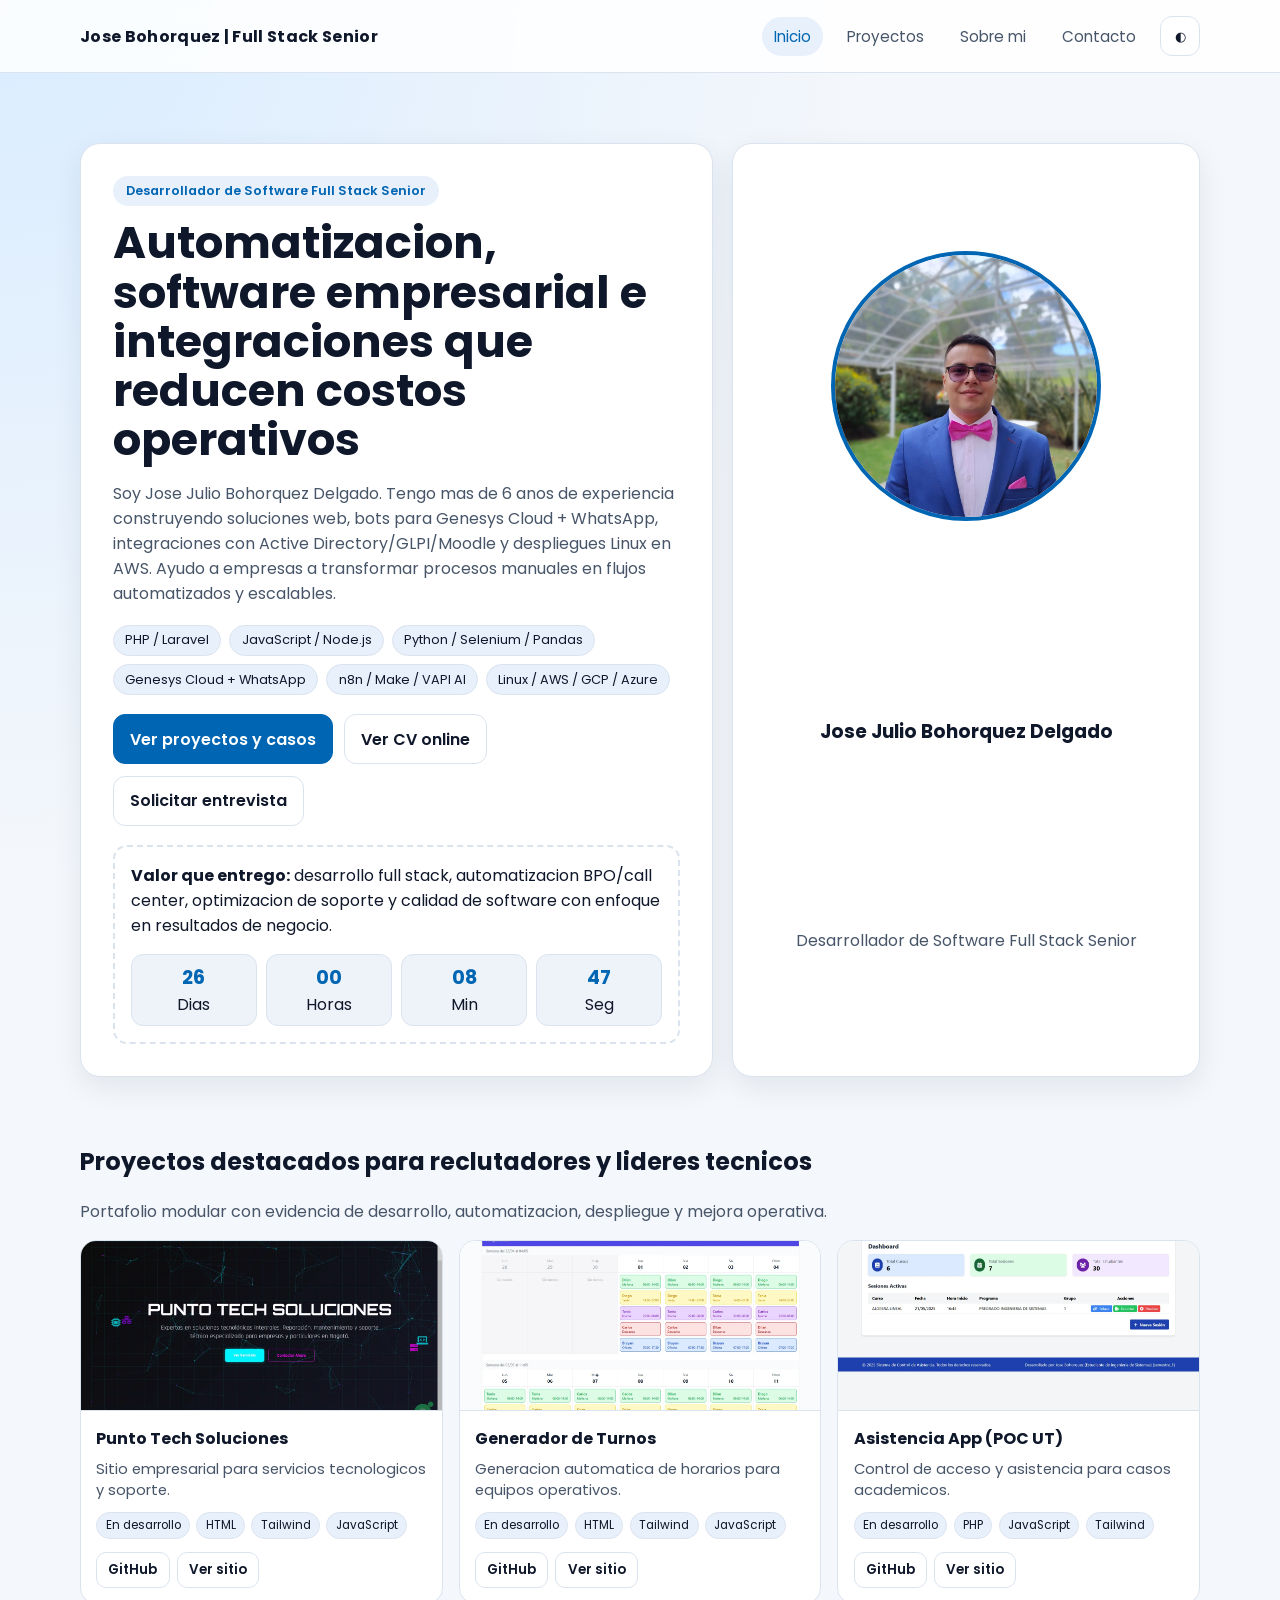
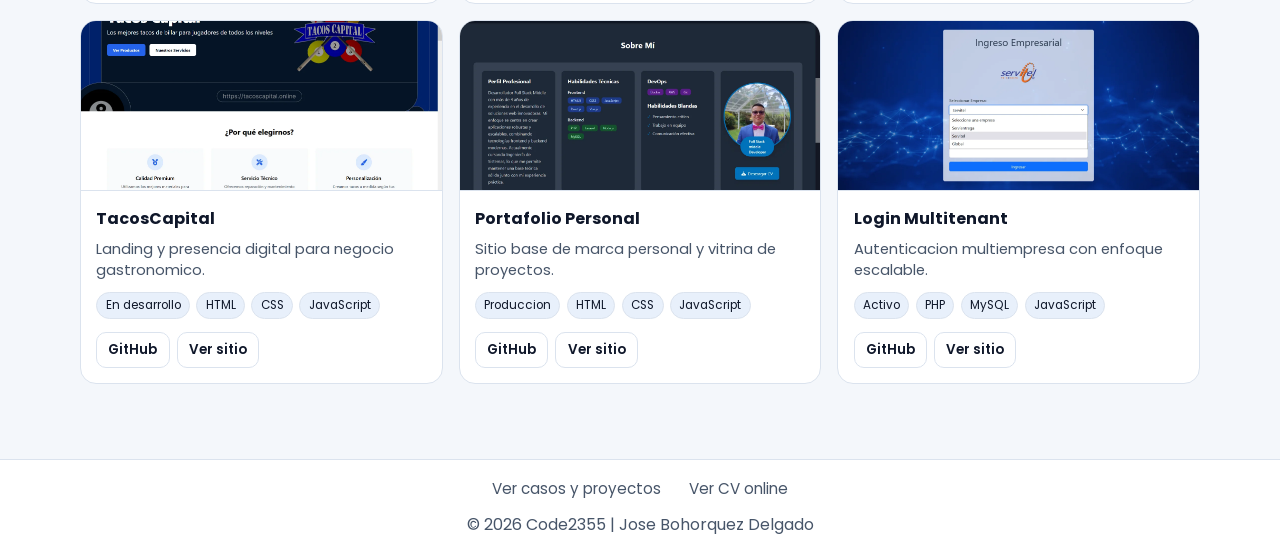
==== commit 2d992957: "mejorando el portafolio 2" ====
--- a/index.html
+++ b/index.html
@@ -3,7 +3,7 @@
 <head>
   <meta charset="UTF-8">
   <meta name="viewport" content="width=device-width, initial-scale=1.0">
-  <title>Jose Bohorquez | Full Stack Developer</title>
+  <title>Jose Bohorquez Delgado | Desarrollador de Software Full Stack Senior</title>
   <link rel="preconnect" href="https://fonts.googleapis.com">
   <link rel="preconnect" href="https://fonts.gstatic.com" crossorigin>
   <link href="https://fonts.googleapis.com/css2?family=Poppins:wght@400;500;600;700&display=swap" rel="stylesheet">
@@ -16,30 +16,32 @@
     <section class="hero">
       <div class="container hero-grid">
         <article class="panel hero-copy">
-          <span class="kicker">Disponible para nuevos proyectos</span>
-          <h1>Desarrollo software escalable con foco en negocio</h1>
+          <span class="kicker">Desarrollador de Software Full Stack Senior</span>
+          <h1>Automatizacion, software empresarial e integraciones que reducen costos operativos</h1>
           <p>
-            Soy Jose Bohorquez, Full Stack Developer. Este portafolio ahora esta organizado de forma modular
-            para crecer contigo: proyectos, perfil, contacto y actualizaciones en secciones independientes.
+            Soy Jose Julio Bohorquez Delgado. Tengo mas de 6 anos de experiencia construyendo soluciones web,
+            bots para Genesys Cloud + WhatsApp, integraciones con Active Directory/GLPI/Moodle y despliegues
+            Linux en AWS. Ayudo a empresas a transformar procesos manuales en flujos automatizados y escalables.
           </p>
 
           <div class="stack">
-            <span class="chip">PHP</span>
-            <span class="chip">JavaScript</span>
-            <span class="chip">Laravel</span>
-            <span class="chip">MySQL</span>
-            <span class="chip">Docker</span>
-            <span class="chip">AWS/GCP/Azure</span>
+            <span class="chip">PHP / Laravel</span>
+            <span class="chip">JavaScript / Node.js</span>
+            <span class="chip">Python / Selenium / Pandas</span>
+            <span class="chip">Genesys Cloud + WhatsApp</span>
+            <span class="chip">n8n / Make / VAPI AI</span>
+            <span class="chip">Linux / AWS / GCP / Azure</span>
           </div>
 
           <div class="actions">
-            <a class="btn btn-primary" href="/pages/projects.html">Ver proyectos</a>
-            <a class="btn" href="/assets/arch/perfil202506.pdf" download>Descargar CV</a>
-            <a class="btn" href="/pages/contact.html">Contactar</a>
+            <a class="btn btn-primary" href="/pages/projects.html">Ver proyectos y casos</a>
+            <a class="btn" data-cv-link href="#" target="_blank" rel="noopener">Ver CV online</a>
+            <a class="btn" href="/pages/contact.html">Solicitar entrevista</a>
           </div>
 
           <div class="empty-state" style="margin-top: 1.2rem;">
-            <strong>Proximo release:</strong> nuevo lote de proyectos y actualizacion de CV/foto.
+            <strong>Valor que entrego:</strong> desarrollo full stack, automatizacion BPO/call center,
+            optimizacion de soporte y calidad de software con enfoque en resultados de negocio.
             <div class="countdown" data-countdown>
               <div class="item"><span class="num" data-days>00</span>Dias</div>
               <div class="item"><span class="num" data-hours>00</span>Horas</div>
@@ -51,16 +53,16 @@
 
         <aside class="panel profile-card">
           <img src="/assets/fotoWebp/foto.webp" alt="Foto de Jose Bohorquez">
-          <h3 style="margin-bottom: 0.3rem;">Jose Bohorquez</h3>
-          <p style="margin-top: 0; color: var(--muted);">Full Stack Middle Developer</p>
+          <h3 style="margin-bottom: 0.3rem;">Jose Julio Bohorquez Delgado</h3>
+          <p style="margin-top: 0; color: var(--muted);">Desarrollador de Software Full Stack Senior</p>
         </aside>
       </div>
     </section>
 
     <section class="section">
       <div class="container">
-        <h2>Proyectos destacados</h2>
-        <p class="section-intro">La lista completa vive en la seccion de proyectos y se alimenta desde un solo archivo de datos.</p>
+        <h2>Proyectos destacados para reclutadores y lideres tecnicos</h2>
+        <p class="section-intro">Portafolio modular con evidencia de desarrollo, automatizacion, despliegue y mejora operativa.</p>
         <div id="featured-projects" class="grid projects"></div>
       </div>
     </section>
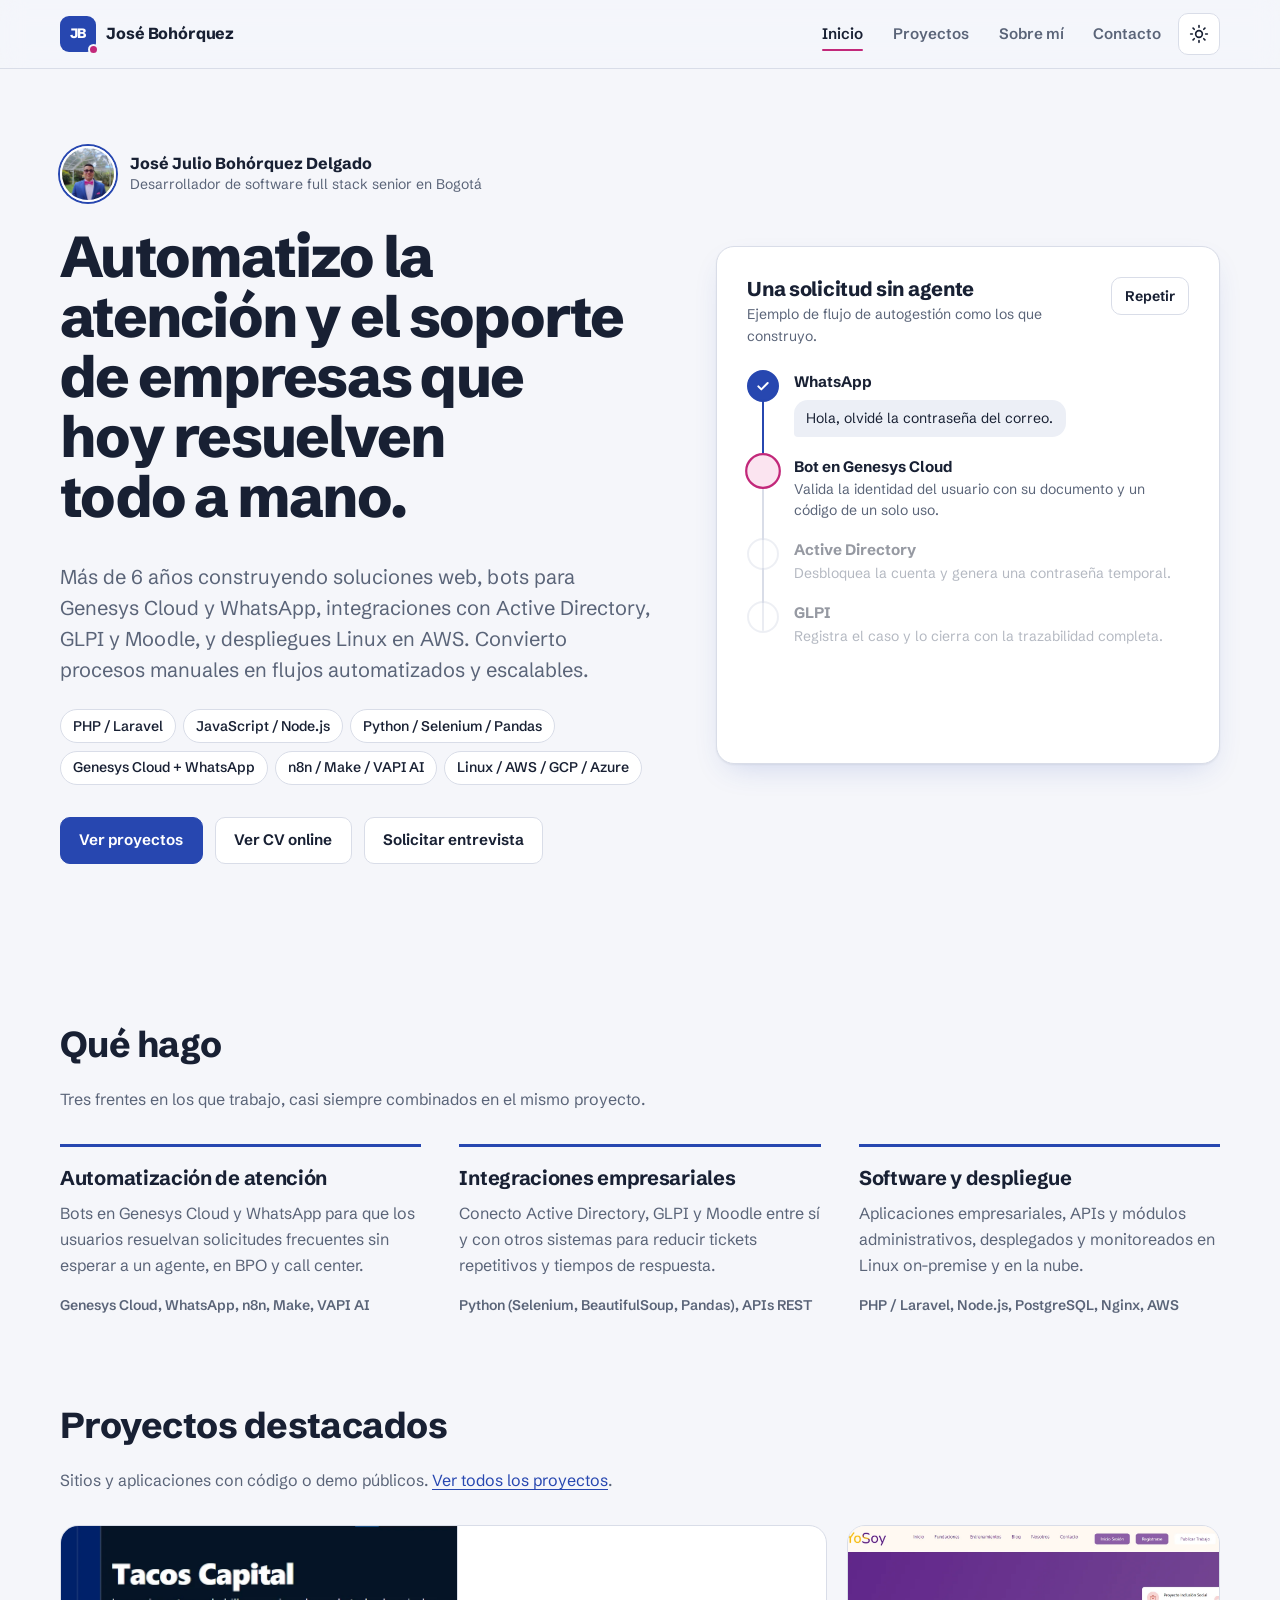
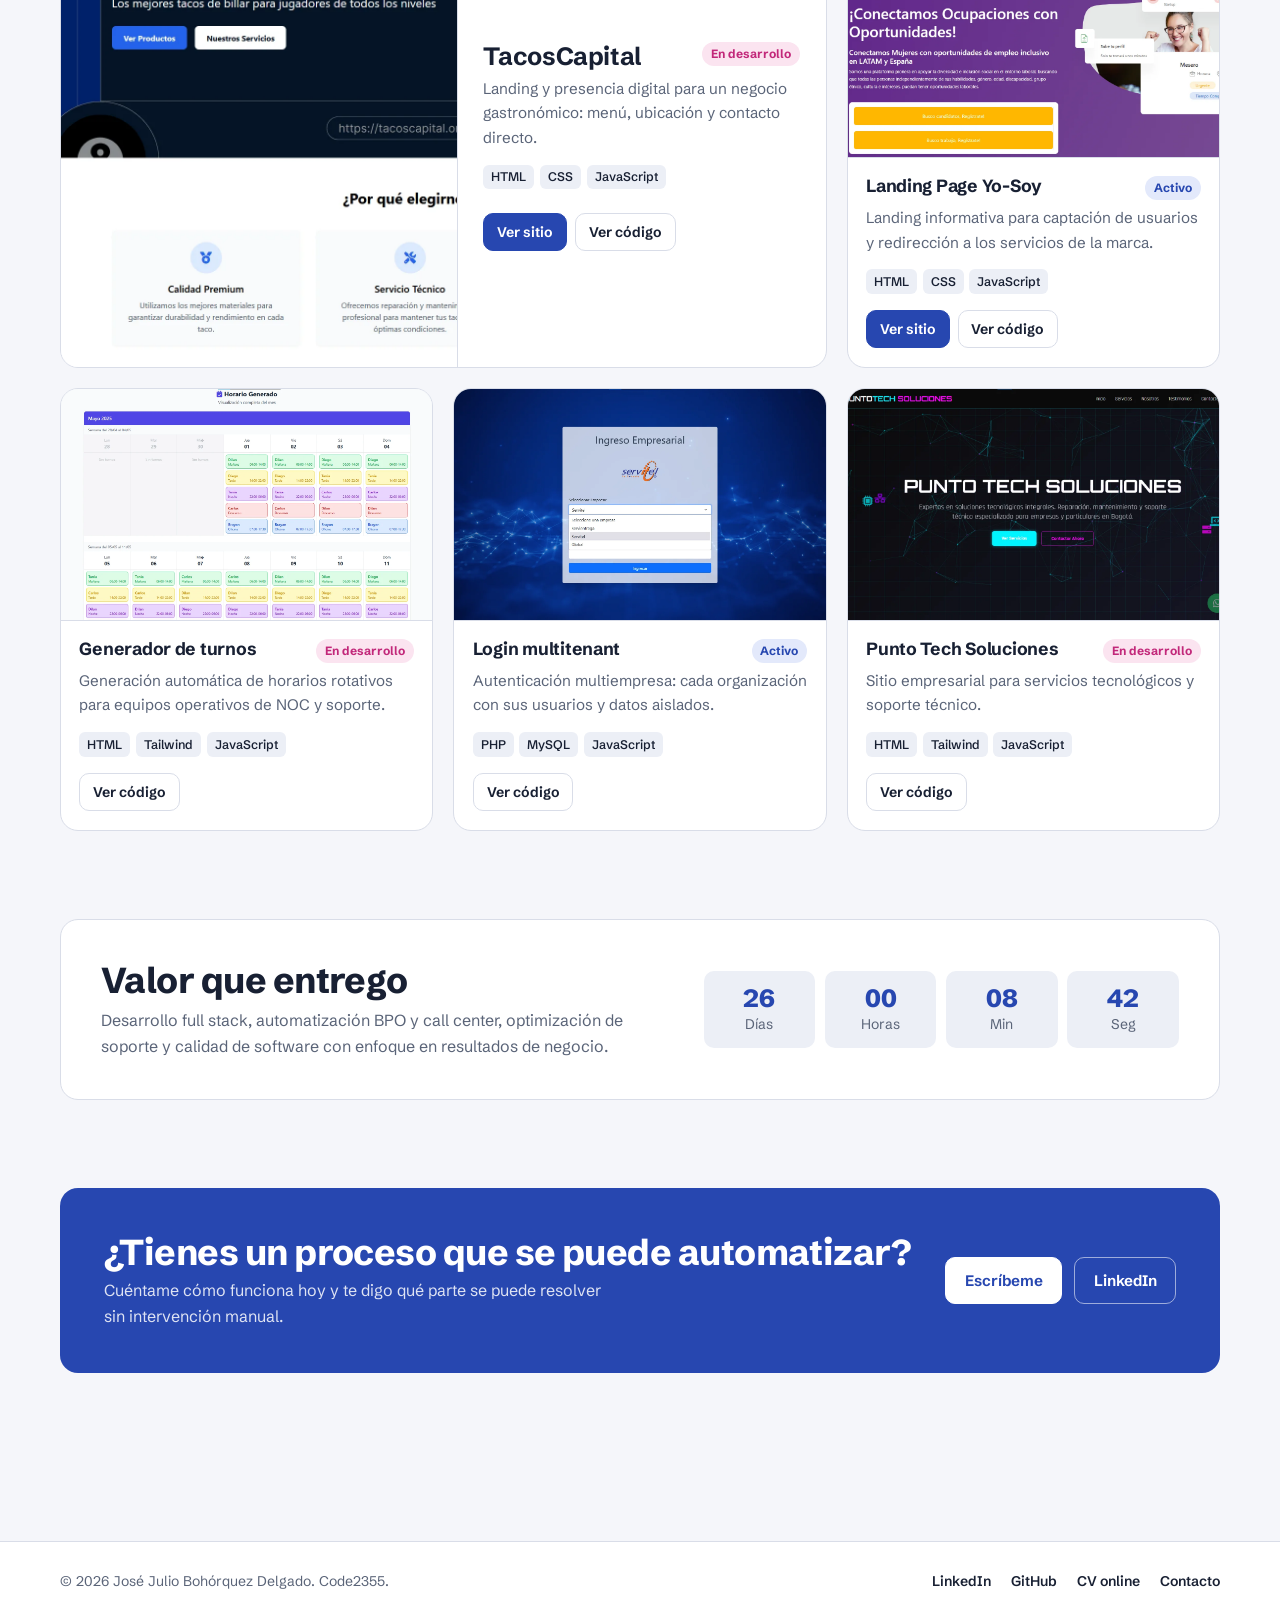
==== commit eb042fc2: "Rediseño completo del portafolio - Nueva identidad visual (cobalto y fucsia), tipografía Schibsted G" ====
--- a/index.html
+++ b/index.html
@@ -3,67 +3,195 @@
 <head>
   <meta charset="UTF-8">
   <meta name="viewport" content="width=device-width, initial-scale=1.0">
-  <title>Jose Bohorquez Delgado | Desarrollador de Software Full Stack Senior</title>
+  <title>José Bohórquez | Desarrollador de software full stack senior</title>
+  <meta name="description" content="Desarrollador full stack senior en Bogotá. Automatizo la atención y el soporte con bots en Genesys Cloud y WhatsApp, integro Active Directory, GLPI y Moodle, y construyo software empresarial en PHP/Laravel y Node.js.">
+  <link rel="canonical" href="https://jose-bohorquez.github.io/">
+  <meta property="og:type" content="profile">
+  <meta property="og:locale" content="es_CO">
+  <meta property="og:site_name" content="José Bohórquez">
+  <meta property="og:title" content="José Bohórquez | Desarrollador de software full stack senior">
+  <meta property="og:description" content="Automatización de atención y soporte, integraciones empresariales y software a la medida.">
+  <meta property="og:url" content="https://jose-bohorquez.github.io/">
+  <meta property="og:image" content="https://jose-bohorquez.github.io/assets/og.png">
+  <meta property="og:image:width" content="1200">
+  <meta property="og:image:height" content="630">
+  <meta name="twitter:card" content="summary_large_image">
+  <meta name="theme-color" content="#2747b0">
+  <link rel="icon" href="/assets/favicon.svg" type="image/svg+xml">
+  <script>try{var t=localStorage.getItem("theme");if(t==="dark"||(!t&&matchMedia("(prefers-color-scheme: dark)").matches))document.documentElement.classList.add("dark")}catch(e){}</script>
   <link rel="preconnect" href="https://fonts.googleapis.com">
   <link rel="preconnect" href="https://fonts.gstatic.com" crossorigin>
-  <link href="https://fonts.googleapis.com/css2?family=Poppins:wght@400;500;600;700&display=swap" rel="stylesheet">
+  <link href="https://fonts.googleapis.com/css2?family=Schibsted+Grotesk:wght@400..900&display=swap" rel="stylesheet">
   <link rel="stylesheet" href="/assets/css/main.css">
+  <script type="application/ld+json">
+  {
+    "@context": "https://schema.org",
+    "@type": "Person",
+    "name": "José Julio Bohórquez Delgado",
+    "jobTitle": "Desarrollador de software full stack senior",
+    "url": "https://jose-bohorquez.github.io/",
+    "image": "https://jose-bohorquez.github.io/assets/fotoWebp/foto.webp",
+    "address": { "@type": "PostalAddress", "addressLocality": "Bogotá", "addressCountry": "CO" },
+    "sameAs": [
+      "https://github.com/Jose-Bohorquez",
+      "https://www.linkedin.com/in/jose-bohorquez-full-stack-software-developer/"
+    ],
+    "knowsAbout": ["PHP", "Laravel", "JavaScript", "Node.js", "Python", "Genesys Cloud", "Automatización de procesos", "Linux", "AWS"]
+  }
+  </script>
 </head>
 <body>
   <div data-site-header></div>
 
-  <main>
+  <main id="contenido">
     <section class="hero">
       <div class="container hero-grid">
-        <article class="panel hero-copy">
-          <span class="kicker">Desarrollador de Software Full Stack Senior</span>
-          <h1>Automatizacion, software empresarial e integraciones que reducen costos operativos</h1>
-          <p>
-            Soy Jose Julio Bohorquez Delgado. Tengo mas de 6 anos de experiencia construyendo soluciones web,
-            bots para Genesys Cloud + WhatsApp, integraciones con Active Directory/GLPI/Moodle y despliegues
-            Linux en AWS. Ayudo a empresas a transformar procesos manuales en flujos automatizados y escalables.
+        <div>
+          <div class="identity">
+            <img src="/assets/fotoWebp/foto.webp" alt="" width="1290" height="968" fetchpriority="high">
+            <div>
+              <span class="identity-name">José Julio Bohórquez Delgado</span>
+              <span class="identity-role">Desarrollador de software full stack senior en Bogotá</span>
+            </div>
+          </div>
+
+          <h1>Automatizo la atención y el soporte de empresas que hoy resuelven todo a mano.</h1>
+          <p class="lead">
+            Más de 6 años construyendo soluciones web, bots para Genesys Cloud y WhatsApp,
+            integraciones con Active Directory, GLPI y Moodle, y despliegues Linux en AWS.
+            Convierto procesos manuales en flujos automatizados y escalables.
           </p>
 
-          <div class="stack">
-            <span class="chip">PHP / Laravel</span>
-            <span class="chip">JavaScript / Node.js</span>
-            <span class="chip">Python / Selenium / Pandas</span>
-            <span class="chip">Genesys Cloud + WhatsApp</span>
-            <span class="chip">n8n / Make / VAPI AI</span>
-            <span class="chip">Linux / AWS / GCP / Azure</span>
-          </div>
+          <ul class="stack-list" aria-label="Tecnologías principales">
+            <li class="pill">PHP / Laravel</li>
+            <li class="pill">JavaScript / Node.js</li>
+            <li class="pill">Python / Selenium / Pandas</li>
+            <li class="pill">Genesys Cloud + WhatsApp</li>
+            <li class="pill">n8n / Make / VAPI AI</li>
+            <li class="pill">Linux / AWS / GCP / Azure</li>
+          </ul>
 
           <div class="actions">
-            <a class="btn btn-primary" href="/pages/projects.html">Ver proyectos y casos</a>
+            <a class="btn btn-primary" href="/pages/projects.html">Ver proyectos</a>
             <a class="btn" data-cv-link href="#" target="_blank" rel="noopener">Ver CV online</a>
             <a class="btn" href="/pages/contact.html">Solicitar entrevista</a>
           </div>
-
-          <div class="empty-state" style="margin-top: 1.2rem;">
-            <strong>Valor que entrego:</strong> desarrollo full stack, automatizacion BPO/call center,
-            optimizacion de soporte y calidad de software con enfoque en resultados de negocio.
-            <div class="countdown" data-countdown>
-              <div class="item"><span class="num" data-days>00</span>Dias</div>
-              <div class="item"><span class="num" data-hours>00</span>Horas</div>
-              <div class="item"><span class="num" data-minutes>00</span>Min</div>
-              <div class="item"><span class="num" data-seconds>00</span>Seg</div>
+        </div>
+
+        <figure class="flow" data-flow>
+          <div class="flow-head">
+            <div>
+              <h2>Una solicitud sin agente</h2>
+              <p>Ejemplo de flujo de autogestión como los que construyo.</p>
             </div>
-          </div>
-        </article>
-
-        <aside class="panel profile-card">
-          <img src="/assets/fotoWebp/foto.webp" alt="Foto de Jose Bohorquez">
-          <h3 style="margin-bottom: 0.3rem;">Jose Julio Bohorquez Delgado</h3>
-          <p style="margin-top: 0; color: var(--muted);">Desarrollador de Software Full Stack Senior</p>
-        </aside>
+            <button class="btn btn-sm" type="button" data-flow-replay>Repetir</button>
+          </div>
+          <ol class="flow-steps">
+            <li class="flow-step">
+              <span class="flow-dot"></span>
+              <div>
+                <span class="flow-system">WhatsApp</span>
+                <span class="flow-bubble">Hola, olvidé la contraseña del correo.</span>
+              </div>
+            </li>
+            <li class="flow-step">
+              <span class="flow-dot"></span>
+              <div>
+                <span class="flow-system">Bot en Genesys Cloud</span>
+                <span class="flow-detail">Valida la identidad del usuario con su documento y un código de un solo uso.</span>
+              </div>
+            </li>
+            <li class="flow-step">
+              <span class="flow-dot"></span>
+              <div>
+                <span class="flow-system">Active Directory</span>
+                <span class="flow-detail">Desbloquea la cuenta y genera una contraseña temporal.</span>
+              </div>
+            </li>
+            <li class="flow-step">
+              <span class="flow-dot"></span>
+              <div>
+                <span class="flow-system">GLPI</span>
+                <span class="flow-detail">Registra el caso y lo cierra con la trazabilidad completa.</span>
+              </div>
+            </li>
+          </ol>
+          <p class="flow-result">
+            <svg viewBox="0 0 24 24" fill="none" stroke="currentColor" stroke-width="2.5" stroke-linecap="round" stroke-linejoin="round" aria-hidden="true"><path d="M5 12.5l4.5 4.5L19 7.5"/></svg>
+            Resuelto sin ocupar a nadie de la mesa de ayuda.
+          </p>
+        </figure>
+      </div>
+    </section>
+
+    <section class="section" aria-labelledby="que-hago">
+      <div class="container">
+        <div class="section-head">
+          <h2 id="que-hago">Qué hago</h2>
+          <p>Tres frentes en los que trabajo, casi siempre combinados en el mismo proyecto.</p>
+        </div>
+        <div class="services">
+          <article class="service">
+            <h3>Automatización de atención</h3>
+            <p>Bots en Genesys Cloud y WhatsApp para que los usuarios resuelvan solicitudes frecuentes sin esperar a un agente, en BPO y call center.</p>
+            <p class="service-tools">Genesys Cloud, WhatsApp, n8n, Make, VAPI AI</p>
+          </article>
+          <article class="service">
+            <h3>Integraciones empresariales</h3>
+            <p>Conecto Active Directory, GLPI y Moodle entre sí y con otros sistemas para reducir tickets repetitivos y tiempos de respuesta.</p>
+            <p class="service-tools">Python (Selenium, BeautifulSoup, Pandas), APIs REST</p>
+          </article>
+          <article class="service">
+            <h3>Software y despliegue</h3>
+            <p>Aplicaciones empresariales, APIs y módulos administrativos, desplegados y monitoreados en Linux on-premise y en la nube.</p>
+            <p class="service-tools">PHP / Laravel, Node.js, PostgreSQL, Nginx, AWS</p>
+          </article>
+        </div>
+      </div>
+    </section>
+
+    <section class="section" aria-labelledby="destacados">
+      <div class="container">
+        <div class="section-head">
+          <h2 id="destacados">Proyectos destacados</h2>
+          <p>Sitios y aplicaciones con código o demo públicos. <a href="/pages/projects.html">Ver todos los proyectos</a>.</p>
+        </div>
+        <div id="featured-projects" class="projects-grid is-featured"></div>
+      </div>
+    </section>
+
+    <section class="section" aria-labelledby="valor">
+      <div class="container">
+        <div class="value">
+          <div>
+            <h2 id="valor">Valor que entrego</h2>
+            <p>
+              Desarrollo full stack, automatización BPO y call center, optimización de soporte
+              y calidad de software con enfoque en resultados de negocio.
+            </p>
+          </div>
+          <div class="countdown" data-countdown>
+            <div class="item"><span class="num" data-days>00</span>Días</div>
+            <div class="item"><span class="num" data-hours>00</span>Horas</div>
+            <div class="item"><span class="num" data-minutes>00</span>Min</div>
+            <div class="item"><span class="num" data-seconds>00</span>Seg</div>
+          </div>
+        </div>
       </div>
     </section>
 
     <section class="section">
       <div class="container">
-        <h2>Proyectos destacados para reclutadores y lideres tecnicos</h2>
-        <p class="section-intro">Portafolio modular con evidencia de desarrollo, automatizacion, despliegue y mejora operativa.</p>
-        <div id="featured-projects" class="grid projects"></div>
+        <div class="cta-band">
+          <div>
+            <h2>¿Tienes un proceso que se puede automatizar?</h2>
+            <p>Cuéntame cómo funciona hoy y te digo qué parte se puede resolver sin intervención manual.</p>
+          </div>
+          <div class="actions">
+            <a class="btn" href="/pages/contact.html">Escríbeme</a>
+            <a class="btn btn-ghost" data-contact-linkedin href="#" target="_blank" rel="noopener">LinkedIn</a>
+          </div>
+        </div>
       </div>
     </section>
   </main>
@@ -75,7 +203,7 @@
   <script src="/assets/js/projects-render.js"></script>
   <script>
     window.Site.bootstrapPage("home");
-    window.ProjectsUI.renderProjects("#featured-projects", 6);
+    window.ProjectsUI.renderProjects("#featured-projects", { featuredOnly: true, limit: 5 });
   </script>
 </body>
 </html>
--- a/assets/css/main.css
+++ b/assets/css/main.css
@@ -1,62 +1,186 @@
+/* Paleta tomada de la foto de perfil: cobalto (traje) y fucsia (corbatín). */
 :root {
-  --bg: #f4f7fb;
+  --bg: #f5f6fa;
   --surface: #ffffff;
-  --surface-2: #eef3f9;
-  --text: #0f172a;
-  --muted: #475569;
-  --primary: #0066b3;
-  --primary-strong: #00518f;
-  --border: #dbe3ee;
-  --chip: #e8f0fb;
-  --ok: #13a35f;
-  --shadow: 0 10px 30px rgba(2, 35, 65, 0.08);
+  --surface-2: #eceff6;
+  --text: #182033;
+  --muted: #5a6478;
+  --primary: #2747b0;
+  --primary-strong: #1c3590;
+  --primary-soft: #e3e9fb;
+  --accent: #c2287a;
+  --accent-soft: #fbe4f0;
+  --ok: #157a4f;
+  --ok-soft: #dcf3e7;
+  --border: #d9dde8;
+  --on-primary: #ffffff;
+  --shadow: 0 1px 2px rgba(24, 32, 51, 0.06), 0 12px 32px -12px rgba(39, 71, 176, 0.22);
+
+  --font: "Schibsted Grotesk", "Segoe UI", system-ui, sans-serif;
+  --step--1: 0.875rem;
+  --step-0: 1rem;
+  --step-1: 1.25rem;
+  --step-2: 1.5625rem;
+  --step-3: clamp(1.75rem, 3vw, 2.25rem);
+  --step-4: clamp(2.3rem, 5.4vw, 4rem);
+
+  --radius-lg: 18px;
+  --radius-md: 10px;
+  --header-h: 68px;
+  --ease: cubic-bezier(0.22, 0.8, 0.24, 1);
+  color-scheme: light;
 }
 
 :root.dark {
-  --bg: #0d1726;
-  --surface: #101d30;
-  --surface-2: #16243a;
-  --text: #eff6ff;
-  --muted: #c6d4e8;
-  --primary: #4ba5ff;
-  --primary-strong: #2e87e2;
-  --border: #223857;
-  --chip: #1c2f4b;
-  --ok: #2ecc71;
-  --shadow: 0 12px 34px rgba(0, 0, 0, 0.35);
-}
-
-* { box-sizing: border-box; }
-html { scroll-behavior: smooth; }
+  --bg: #141a2b;
+  --surface: #1c2438;
+  --surface-2: #232c44;
+  --text: #e8ebf4;
+  --muted: #a7b0c4;
+  --primary: #8ea6ff;
+  --primary-strong: #b3c3ff;
+  --primary-soft: #26325a;
+  --accent: #ff7dbe;
+  --accent-soft: #4a2440;
+  --ok: #6fd8a3;
+  --ok-soft: #1d3a32;
+  --border: #2c3650;
+  --on-primary: #10162a;
+  --shadow: 0 1px 2px rgba(0, 0, 0, 0.3), 0 16px 36px -14px rgba(0, 0, 0, 0.6);
+  color-scheme: dark;
+}
+
+/* ---------- Base ---------- */
+*,
+*::before,
+*::after { box-sizing: border-box; }
+
+html { scroll-behavior: smooth; -webkit-text-size-adjust: 100%; }
+
 body {
   margin: 0;
-  font-family: "Poppins", "Segoe UI", sans-serif;
+  min-height: 100vh;
+  display: flex;
+  flex-direction: column;
+  font-family: var(--font);
+  font-size: var(--step-0);
+  line-height: 1.6;
   color: var(--text);
-  background: radial-gradient(circle at 0% 0%, #d9ecff 0%, var(--bg) 35%);
-}
-:root.dark body {
-  background: radial-gradient(circle at 0% 0%, #102746 0%, var(--bg) 38%);
-}
-
-a { color: inherit; text-decoration: none; }
-img { max-width: 100%; display: block; }
+  background: var(--bg);
+  transition: background-color 0.3s ease, color 0.3s ease;
+}
+
+main { flex: 1; }
+
+img { max-width: 100%; height: auto; display: block; }
+
+a { color: var(--primary); text-underline-offset: 0.2em; }
+
+h1, h2, h3 {
+  line-height: 1.15;
+  letter-spacing: -0.015em;
+  margin: 0 0 0.6em;
+  text-wrap: balance;
+}
+h1 { font-size: var(--step-4); font-weight: 800; letter-spacing: -0.03em; line-height: 1.04; }
+h2 { font-size: var(--step-3); font-weight: 750; }
+h3 { font-size: var(--step-1); font-weight: 700; }
+p { margin: 0 0 1em; }
+
+:focus-visible {
+  outline: 3px solid var(--accent);
+  outline-offset: 3px;
+  border-radius: 4px;
+}
+
+.skip-link {
+  position: absolute;
+  left: 1rem;
+  top: -100px;
+  z-index: 100;
+  padding: 0.6rem 1rem;
+  background: var(--primary);
+  color: var(--on-primary);
+  border-radius: var(--radius-md);
+  font-weight: 700;
+  text-decoration: none;
+}
+.skip-link:focus { top: 0.75rem; }
+
+.visually-hidden {
+  position: absolute !important;
+  width: 1px; height: 1px;
+  overflow: hidden;
+  clip: rect(0 0 0 0);
+  white-space: nowrap;
+}
 
 .container {
-  width: min(1120px, 92vw);
-  margin: 0 auto;
-}
-
+  width: min(1160px, 100% - 2.5rem);
+  margin-inline: auto;
+}
+
+.section { padding-block: clamp(3rem, 7vw, 5.5rem); }
+.section + .section { padding-top: 0; }
+
+.lead {
+  font-size: var(--step-1);
+  color: var(--muted);
+  max-width: 58ch;
+  line-height: 1.55;
+}
+
+.muted { color: var(--muted); }
+
+.section-head { max-width: 62ch; margin-bottom: 2rem; }
+.section-head p { color: var(--muted); margin: 0; }
+
+/* ---------- Botones ---------- */
+.btn {
+  display: inline-flex;
+  align-items: center;
+  justify-content: center;
+  gap: 0.5rem;
+  min-height: 46px;
+  padding: 0.65rem 1.15rem;
+  border: 1.5px solid var(--border);
+  border-radius: var(--radius-md);
+  background: var(--surface);
+  color: var(--text);
+  font: inherit;
+  font-weight: 650;
+  font-size: 0.95rem;
+  text-decoration: none;
+  cursor: pointer;
+  transition: background-color 0.2s ease, border-color 0.2s ease, color 0.2s ease, transform 0.15s ease;
+}
+.btn:hover { border-color: var(--primary); color: var(--primary); }
+.btn:active { transform: translateY(1px); }
+
+.btn-primary {
+  background: var(--primary);
+  border-color: var(--primary);
+  color: var(--on-primary);
+}
+.btn-primary:hover { background: var(--primary-strong); border-color: var(--primary-strong); color: var(--on-primary); }
+
+.btn-sm { min-height: 38px; padding: 0.4rem 0.8rem; font-size: 0.875rem; }
+
+.actions { display: flex; flex-wrap: wrap; gap: 0.75rem; }
+
+/* ---------- Header ---------- */
 .site-header {
   position: sticky;
   top: 0;
-  z-index: 30;
-  backdrop-filter: blur(9px);
-  background: color-mix(in srgb, var(--surface) 85%, transparent);
+  z-index: 50;
+  background: color-mix(in srgb, var(--bg) 82%, transparent);
+  backdrop-filter: saturate(1.4) blur(12px);
+  -webkit-backdrop-filter: saturate(1.4) blur(12px);
   border-bottom: 1px solid var(--border);
 }
 
 .nav-wrap {
-  min-height: 72px;
+  min-height: var(--header-h);
   display: flex;
   align-items: center;
   justify-content: space-between;
@@ -64,294 +188,653 @@
 }
 
 .brand {
+  display: inline-flex;
+  align-items: center;
+  gap: 0.65rem;
+  color: var(--text);
+  font-weight: 750;
+  text-decoration: none;
+  letter-spacing: -0.01em;
+}
+
+.brand-mark {
+  display: grid;
+  place-items: center;
+  width: 36px;
+  height: 36px;
+  border-radius: 9px;
+  background: var(--primary);
+  color: var(--on-primary);
+  font-size: 0.85rem;
+  font-weight: 800;
+  position: relative;
+}
+.brand-mark::after {
+  content: "";
+  position: absolute;
+  right: -3px;
+  bottom: -3px;
+  width: 11px;
+  height: 11px;
+  border-radius: 50%;
+  background: var(--accent);
+  border: 2px solid var(--bg);
+}
+
+.nav { display: flex; align-items: center; gap: 0.25rem; }
+
+.nav-links {
+  display: flex;
+  align-items: center;
+  gap: 0.25rem;
+  margin: 0;
+  padding: 0;
+  list-style: none;
+}
+
+.nav-link {
+  position: relative;
+  display: block;
+  padding: 0.55rem 0.8rem;
+  color: var(--muted);
+  font-weight: 600;
+  font-size: 0.95rem;
+  text-decoration: none;
+  border-radius: 8px;
+  transition: color 0.2s ease;
+}
+.nav-link::after {
+  content: "";
+  position: absolute;
+  left: 0.8rem;
+  right: 0.8rem;
+  bottom: 0.25rem;
+  height: 2px;
+  border-radius: 2px;
+  background: var(--accent);
+  transform: scaleX(0);
+  transform-origin: left;
+  transition: transform 0.3s var(--ease);
+}
+.nav-link:hover { color: var(--text); }
+.nav-link:hover::after,
+.nav-link[aria-current="page"]::after { transform: scaleX(1); }
+.nav-link[aria-current="page"] { color: var(--text); }
+
+.icon-btn {
+  display: grid;
+  place-items: center;
+  width: 42px;
+  height: 42px;
+  border: 1.5px solid var(--border);
+  border-radius: var(--radius-md);
+  background: var(--surface);
+  color: var(--text);
+  cursor: pointer;
+  transition: border-color 0.2s ease, color 0.2s ease;
+}
+.icon-btn:hover { border-color: var(--primary); color: var(--primary); }
+.icon-btn svg { width: 20px; height: 20px; }
+
+.theme-toggle .icon-moon { display: none; }
+:root.dark .theme-toggle .icon-sun { display: none; }
+:root.dark .theme-toggle .icon-moon { display: block; }
+
+.menu-toggle { display: none; }
+.menu-toggle .bar {
+  display: block;
+  width: 18px;
+  height: 2px;
+  border-radius: 2px;
+  background: currentColor;
+  transition: transform 0.3s var(--ease), opacity 0.2s ease;
+}
+.menu-toggle .bars { display: grid; gap: 4px; }
+.menu-toggle[aria-expanded="true"] .bar:nth-child(1) { transform: translateY(6px) rotate(45deg); }
+.menu-toggle[aria-expanded="true"] .bar:nth-child(2) { opacity: 0; }
+.menu-toggle[aria-expanded="true"] .bar:nth-child(3) { transform: translateY(-6px) rotate(-45deg); }
+
+/* ---------- Hero ---------- */
+.hero { padding-block: clamp(2.5rem, 6vw, 5rem) clamp(3rem, 6vw, 4.5rem); }
+
+.hero-grid {
+  display: grid;
+  grid-template-columns: minmax(0, 1.08fr) minmax(0, 0.92fr);
+  gap: clamp(2rem, 5vw, 4.5rem);
+  align-items: center;
+}
+
+.identity {
+  display: flex;
+  align-items: center;
+  gap: 0.85rem;
+  margin-bottom: 1.6rem;
+}
+.identity img {
+  width: 56px;
+  height: 56px;
+  border-radius: 50%;
+  object-fit: cover;
+  object-position: 50% 30%;
+  border: 2px solid var(--surface);
+  box-shadow: 0 0 0 2px var(--primary);
+}
+.identity-name { display: block; font-weight: 750; line-height: 1.25; }
+.identity-role { display: block; color: var(--muted); font-size: var(--step--1); }
+
+.hero h1 { max-width: 18ch; font-size: clamp(2.2rem, 4.6vw, 3.6rem); }
+
+.stack-list {
+  display: flex;
+  flex-wrap: wrap;
+  gap: 0.45rem;
+  margin: 1.5rem 0 2rem;
+  padding: 0;
+  list-style: none;
+}
+.pill {
+  padding: 0.3rem 0.75rem;
+  border-radius: 999px;
+  border: 1px solid var(--border);
+  background: var(--surface);
+  font-size: var(--step--1);
+  font-weight: 550;
+}
+
+/* ---------- Flujo animado del hero ---------- */
+.flow {
+  margin: 0;
+  padding: clamp(1.25rem, 3vw, 1.9rem);
+  background: var(--surface);
+  border: 1px solid var(--border);
+  border-radius: var(--radius-lg);
+  box-shadow: var(--shadow);
+}
+
+.flow-head {
+  display: flex;
+  align-items: flex-start;
+  justify-content: space-between;
+  gap: 1rem;
+  margin-bottom: 1.4rem;
+}
+.flow-head h2 { font-size: var(--step-1); margin: 0 0 0.2rem; }
+.flow-head p { margin: 0; color: var(--muted); font-size: var(--step--1); }
+
+.flow-steps {
+  --progress: 0;
+  position: relative;
+  margin: 0;
+  padding: 0;
+  list-style: none;
+  display: grid;
+  gap: 1.1rem;
+}
+/* Riel y relleno de progreso */
+.flow-steps::before,
+.flow-steps::after {
+  content: "";
+  position: absolute;
+  left: 15px;
+  top: 16px;
+  bottom: 16px;
+  width: 2px;
+  border-radius: 2px;
+  background: var(--border);
+}
+.flow-steps::after {
+  background: var(--primary);
+  transform-origin: top;
+  transform: scaleY(var(--progress));
+  transition: transform 0.7s var(--ease);
+}
+
+.flow-step {
+  position: relative;
+  z-index: 1;
+  display: grid;
+  grid-template-columns: 32px 1fr;
+  gap: 0.9rem;
+  align-items: start;
+  opacity: 0.45;
+  transition: opacity 0.45s ease;
+}
+.flow-step[data-state="active"],
+.flow-step[data-state="done"] { opacity: 1; }
+
+.flow-dot {
+  display: grid;
+  place-items: center;
+  width: 32px;
+  height: 32px;
+  border-radius: 50%;
+  background: var(--surface);
+  border: 2px solid var(--border);
+  color: var(--on-primary);
+  transition: background-color 0.3s ease, border-color 0.3s ease, transform 0.3s var(--ease);
+}
+.flow-dot svg { width: 16px; height: 16px; opacity: 0; transition: opacity 0.2s ease; }
+
+.flow-step[data-state="active"] .flow-dot {
+  border-color: var(--accent);
+  background: var(--accent-soft);
+  transform: scale(1.12);
+  animation: pulse 1.1s ease-out infinite;
+}
+.flow-step[data-state="done"] .flow-dot {
+  border-color: var(--primary);
+  background: var(--primary);
+}
+.flow-step[data-state="done"] .flow-dot svg { opacity: 1; }
+
+.flow-system { display: block; font-weight: 700; font-size: 0.95rem; }
+.flow-detail { display: block; color: var(--muted); font-size: var(--step--1); line-height: 1.5; }
+
+.flow-bubble {
+  display: inline-block;
+  margin-top: 0.35rem;
+  padding: 0.45rem 0.8rem;
+  border-radius: 14px 14px 14px 4px;
+  background: var(--surface-2);
+  font-size: var(--step--1);
+}
+
+.flow-result {
+  display: flex;
+  align-items: center;
+  gap: 0.6rem;
+  margin-top: 1.4rem;
+  padding: 0.75rem 0.9rem;
+  border-radius: var(--radius-md);
+  background: var(--ok-soft);
+  color: var(--ok);
+  font-weight: 650;
+  font-size: 0.95rem;
+  opacity: 0;
+  transform: translateY(6px);
+  transition: opacity 0.4s ease, transform 0.4s var(--ease);
+}
+.flow-result svg { width: 18px; height: 18px; flex: none; }
+.flow[data-complete="true"] .flow-result { opacity: 1; transform: none; }
+
+@keyframes pulse {
+  0% { box-shadow: 0 0 0 0 color-mix(in srgb, var(--accent) 45%, transparent); }
+  100% { box-shadow: 0 0 0 12px transparent; }
+}
+
+/* ---------- Qué hago ---------- */
+.services {
+  display: grid;
+  grid-template-columns: repeat(3, minmax(0, 1fr));
+  gap: clamp(1.5rem, 3vw, 2.5rem);
+}
+.service {
+  padding-top: 1.2rem;
+  border-top: 3px solid var(--primary);
+}
+.service p { color: var(--muted); }
+.service-tools { margin: 0; color: var(--text); font-size: var(--step--1); font-weight: 600; }
+
+/* ---------- Proyectos ---------- */
+.projects-grid {
+  display: grid;
+  grid-template-columns: repeat(3, minmax(0, 1fr));
+  gap: 1.25rem;
+}
+
+.card {
+  display: flex;
+  flex-direction: column;
+  background: var(--surface);
+  border: 1px solid var(--border);
+  border-radius: var(--radius-lg);
+  overflow: hidden;
+  transition: border-color 0.25s ease, box-shadow 0.25s ease;
+}
+.card:hover { border-color: color-mix(in srgb, var(--primary) 45%, var(--border)); box-shadow: var(--shadow); }
+
+.card-media {
+  aspect-ratio: 16 / 10;
+  overflow: hidden;
+  background: var(--surface-2);
+  border-bottom: 1px solid var(--border);
+}
+.card-media img {
+  width: 100%;
+  height: 100%;
+  object-fit: cover;
+  object-position: top;
+  transition: transform 0.6s var(--ease);
+}
+.card:hover .card-media img { transform: scale(1.04); }
+
+.card-body {
+  display: flex;
+  flex-direction: column;
+  flex: 1;
+  padding: 1.1rem 1.15rem 1.2rem;
+}
+.card-top {
+  display: flex;
+  align-items: flex-start;
+  justify-content: space-between;
+  gap: 0.75rem;
+  margin-bottom: 0.4rem;
+}
+.card-title { margin: 0; font-size: 1.1rem; }
+.card-text { color: var(--muted); font-size: 0.95rem; margin-bottom: 0.9rem; }
+
+.status {
+  flex: none;
+  padding: 0.15rem 0.55rem;
+  border-radius: 999px;
+  font-size: 0.75rem;
   font-weight: 700;
-  letter-spacing: 0.02em;
-}
-
-.nav-links {
-  display: flex;
-  gap: 0.75rem;
-  align-items: center;
+  background: var(--primary-soft);
+  color: var(--primary);
+  white-space: nowrap;
+}
+.status-dev { background: var(--accent-soft); color: var(--accent); }
+.status-live { background: var(--ok-soft); color: var(--ok); }
+
+.tags {
+  display: flex;
   flex-wrap: wrap;
-}
-
-.nav-link {
-  padding: 0.5rem 0.75rem;
+  gap: 0.35rem;
+  margin: 0 0 1rem;
+  padding: 0;
+  list-style: none;
+}
+.tag {
+  padding: 0.15rem 0.5rem;
+  border-radius: 6px;
+  background: var(--surface-2);
+  font-size: 0.78rem;
+  font-weight: 550;
+}
+
+.card-links { display: flex; flex-wrap: wrap; gap: 0.5rem; margin-top: auto; }
+.card-note { margin: auto 0 0; font-size: var(--step--1); color: var(--muted); }
+
+/* Destacado: el primero ocupa dos columnas en escritorio */
+.projects-grid.is-featured .card:first-child {
+  grid-column: span 2;
+  flex-direction: row;
+}
+.projects-grid.is-featured .card:first-child .card-media {
+  flex: 1.25;
+  aspect-ratio: auto;
+  min-height: 300px;
+  border-bottom: 0;
+  border-right: 1px solid var(--border);
+}
+.projects-grid.is-featured .card:first-child .card-media img { object-position: left top; }
+.projects-grid.is-featured .card:first-child .card-body { flex: 1; justify-content: center; padding: 1.6rem; }
+.projects-grid.is-featured .card:first-child .card-links { margin-top: 0.5rem; }
+.projects-grid.is-featured .card:first-child .card-title { font-size: var(--step-2); }
+
+/* Filtros */
+.filters {
+  display: flex;
+  flex-wrap: wrap;
+  align-items: center;
+  gap: 0.5rem;
+  margin-bottom: 1.75rem;
+}
+.filter-btn {
+  min-height: 40px;
+  padding: 0.4rem 0.95rem;
   border-radius: 999px;
-  color: var(--muted);
-  font-size: 0.95rem;
-  transition: 0.2s ease;
-}
-
-.nav-link:hover,
-.nav-link.active {
-  color: var(--primary);
-  background: var(--chip);
-}
-
-.icon-btn {
-  border: 1px solid var(--border);
-  background: var(--surface);
-  width: 40px;
-  height: 40px;
-  border-radius: 12px;
-  cursor: pointer;
+  border: 1.5px solid var(--border);
+  background: var(--surface);
   color: var(--text);
-}
-
-.hero {
-  padding: 4.4rem 0 2rem;
-}
-
-.hero-grid {
-  display: grid;
-  grid-template-columns: 1.15fr 0.85fr;
-  gap: 1.2rem;
-}
-
-.panel {
-  background: var(--surface);
-  border: 1px solid var(--border);
-  border-radius: 20px;
-  box-shadow: var(--shadow);
-}
-
-.hero-copy {
-  padding: 2rem;
-}
-
-.kicker {
-  display: inline-block;
-  background: var(--chip);
-  color: var(--primary);
-  padding: 0.35rem 0.8rem;
-  border-radius: 999px;
-  font-size: 0.8rem;
-  font-weight: 600;
-}
-
-.hero h1 {
-  margin: 0.8rem 0;
-  font-size: clamp(1.6rem, 4vw, 2.8rem);
-  line-height: 1.1;
-}
-
-.hero p { color: var(--muted); }
-
-.stack {
-  display: flex;
-  flex-wrap: wrap;
-  gap: 0.5rem;
-  margin: 1.2rem 0;
-}
-
-.chip {
-  padding: 0.35rem 0.7rem;
-  border-radius: 999px;
-  background: var(--chip);
-  border: 1px solid var(--border);
-  font-size: 0.8rem;
-}
-
-.actions { display: flex; gap: 0.7rem; flex-wrap: wrap; }
-
-.btn {
-  border: 1px solid var(--border);
-  background: var(--surface);
-  color: var(--text);
-  padding: 0.72rem 1rem;
-  border-radius: 12px;
+  font: inherit;
+  font-size: 0.9rem;
   font-weight: 600;
   cursor: pointer;
-}
-
-.btn-primary {
-  background: var(--primary);
-  border-color: var(--primary);
-  color: #fff;
-}
-
-.btn-primary:hover { background: var(--primary-strong); }
-
-.profile-card {
-  padding: 1.1rem;
-  display: grid;
-  place-items: center;
-  text-align: center;
-}
-
-.profile-card img {
-  width: min(270px, 80%);
-  aspect-ratio: 1;
-  border-radius: 50%;
-  object-fit: cover;
-  border: 4px solid var(--primary);
-}
-
-.section { padding: 2.2rem 0; }
-.section h2 { margin-top: 0; }
-.section p.section-intro { color: var(--muted); margin-top: 0; }
-
-.grid {
-  display: grid;
-  gap: 1rem;
-}
-
-.grid.projects {
-  grid-template-columns: repeat(3, minmax(0, 1fr));
-}
-
-.card {
-  background: var(--surface);
+  transition: background-color 0.2s ease, border-color 0.2s ease, color 0.2s ease;
+}
+.filter-btn:hover { border-color: var(--primary); }
+.filter-btn[aria-pressed="true"] { background: var(--primary); border-color: var(--primary); color: var(--on-primary); }
+.filter-count { margin-left: auto; color: var(--muted); font-size: var(--step--1); }
+
+.card.is-entering { animation: card-in 0.45s var(--ease) both; }
+@keyframes card-in {
+  from { opacity: 0; transform: translateY(10px) scale(0.98); }
+  to { opacity: 1; transform: none; }
+}
+
+/* ---------- Valor + contador ---------- */
+.value {
+  display: grid;
+  grid-template-columns: minmax(0, 1.2fr) minmax(0, 1fr);
+  gap: 2rem;
+  align-items: center;
+  padding: clamp(1.5rem, 4vw, 2.5rem);
+  border-radius: var(--radius-lg);
   border: 1px solid var(--border);
-  border-radius: 16px;
-  overflow: hidden;
-}
-
-.card-image {
-  width: 100%;
-  height: 170px;
-  object-fit: cover;
-  border-bottom: 1px solid var(--border);
-}
-
-.card-body {
-  padding: 0.95rem;
-}
-
-.card-title {
-  margin: 0 0 0.5rem;
-  font-size: 1rem;
-}
-
-.card-text {
-  margin: 0 0 0.7rem;
-  color: var(--muted);
-  font-size: 0.92rem;
-}
-
-.tags { display: flex; gap: 0.4rem; flex-wrap: wrap; margin-bottom: 0.8rem; }
-.tag {
-  background: var(--chip);
-  border: 1px solid var(--border);
-  border-radius: 999px;
-  padding: 0.24rem 0.52rem;
-  font-size: 0.74rem;
-}
-
-.links { display: flex; gap: 0.45rem; flex-wrap: wrap; }
-.links .btn { padding: 0.44rem 0.7rem; font-size: 0.84rem; border-radius: 10px; }
-
-.split {
-  display: grid;
-  grid-template-columns: 1fr 1fr;
-  gap: 1rem;
-}
-
-.list {
-  margin: 0;
-  padding-left: 1rem;
-}
-.list li { margin-bottom: 0.35rem; color: var(--muted); }
-
-.contact-grid {
-  display: grid;
-  grid-template-columns: repeat(3, minmax(0, 1fr));
-  gap: 0.8rem;
-}
-
-.contact-link {
-  display: flex;
-  justify-content: center;
-  align-items: center;
-  text-align: center;
-  min-height: 52px;
-  border-radius: 12px;
-  border: 1px solid var(--border);
-  background: var(--surface);
-  font-weight: 600;
-}
-
-.copy-box {
-  margin-top: 1rem;
-  display: flex;
-  gap: 0.6rem;
-}
-
-.copy-box input {
-  flex: 1;
-  border-radius: 10px;
-  border: 1px solid var(--border);
-  background: var(--surface-2);
-  color: var(--text);
-  padding: 0.7rem;
-}
-
-.site-footer {
-  margin-top: 2.5rem;
-  border-top: 1px solid var(--border);
-  background: var(--surface);
-}
-
-.footer-wrap {
-  min-height: 92px;
-  display: grid;
-  place-items: center;
-  gap: 0.3rem;
-  padding: 0.8rem 0;
-  text-align: center;
-  color: var(--muted);
-}
+  background: var(--surface);
+}
+.value h2 { margin-bottom: 0.4rem; }
+.value p { margin: 0; color: var(--muted); }
 
 .countdown {
   display: grid;
   grid-template-columns: repeat(4, minmax(0, 1fr));
   gap: 0.6rem;
-  margin-top: 1rem;
-}
-
+}
 .countdown .item {
-  border: 1px solid var(--border);
-  border-radius: 12px;
+  padding: 0.75rem 0.4rem;
+  border-radius: var(--radius-md);
   background: var(--surface-2);
-  padding: 0.5rem;
   text-align: center;
-}
-
+  font-size: var(--step--1);
+  color: var(--muted);
+}
 .countdown .num {
   display: block;
+  font-size: var(--step-2);
+  font-weight: 800;
   color: var(--primary);
-  font-weight: 700;
-  font-size: 1.2rem;
-}
-
-.empty-state {
-  border: 2px dashed var(--border);
-  border-radius: 14px;
-  padding: 1rem;
-}
-
+  font-variant-numeric: tabular-nums;
+  line-height: 1.2;
+}
+
+/* ---------- Banda de contacto ---------- */
+.cta-band {
+  display: flex;
+  flex-wrap: wrap;
+  align-items: center;
+  justify-content: space-between;
+  gap: 1.5rem;
+  padding: clamp(1.75rem, 4vw, 2.75rem);
+  border-radius: var(--radius-lg);
+  background: var(--primary);
+  color: var(--on-primary);
+}
+.cta-band h2 { margin: 0 0 0.3rem; }
+.cta-band p { margin: 0; opacity: 0.85; max-width: 52ch; }
+.cta-band .btn { background: var(--on-primary); border-color: var(--on-primary); color: var(--primary); }
+.cta-band .btn:hover { background: transparent; color: var(--on-primary); }
+.cta-band .btn-ghost { background: transparent; color: var(--on-primary); border-color: color-mix(in srgb, var(--on-primary) 55%, transparent); }
+.cta-band .btn-ghost:hover { border-color: var(--on-primary); }
+
+/* ---------- Página interior ---------- */
+.page-head { padding-block: clamp(2.5rem, 6vw, 4rem) 2rem; }
+.page-head h1 { font-size: clamp(2.1rem, 4.6vw, 3.25rem); max-width: 20ch; }
+
+.about-grid {
+  display: grid;
+  grid-template-columns: minmax(0, 1.35fr) minmax(0, 0.85fr);
+  gap: clamp(2rem, 5vw, 4rem);
+  align-items: start;
+}
+.about-grid h2 { font-size: var(--step-2); margin-top: 2.2rem; }
+.about-grid h2:first-child { margin-top: 0; }
+
+.about-photo {
+  position: sticky;
+  top: calc(var(--header-h) + 1.5rem);
+  margin: 0;
+}
+.about-photo img {
+  width: 100%;
+  aspect-ratio: 4 / 5;
+  object-fit: cover;
+  object-position: 50% 35%;
+  border-radius: var(--radius-lg);
+}
+.about-photo figcaption { margin-top: 1rem; }
+.about-photo figcaption strong { display: block; }
+
+.list { margin: 0; padding-left: 1.2rem; }
+.list li { margin-bottom: 0.55rem; color: var(--muted); }
+.list li::marker { color: var(--accent); }
+
+.skill-groups {
+  display: grid;
+  grid-template-columns: repeat(2, minmax(0, 1fr));
+  gap: 1rem 2rem;
+  margin: 0;
+}
+.skill-groups dt { font-weight: 700; margin-bottom: 0.2rem; }
+.skill-groups dd { margin: 0; color: var(--muted); font-size: 0.95rem; }
+
+/* ---------- Contacto ---------- */
+.contact-grid {
+  display: grid;
+  grid-template-columns: minmax(0, 1fr) minmax(0, 1fr);
+  gap: 1.25rem;
+  align-items: start;
+}
+.panel {
+  padding: clamp(1.25rem, 3vw, 1.75rem);
+  border-radius: var(--radius-lg);
+  border: 1px solid var(--border);
+  background: var(--surface);
+}
+.panel h2 { font-size: var(--step-1); }
+
+.contact-data { margin: 0; display: grid; gap: 1.1rem; }
+.contact-data dt { font-size: var(--step--1); color: var(--muted); font-weight: 600; }
+.contact-data dd { margin: 0.1rem 0 0; font-weight: 650; overflow-wrap: anywhere; }
+
+.copy-row { display: flex; flex-wrap: wrap; align-items: center; gap: 0.6rem 0.9rem; }
+.copy-status { font-size: var(--step--1); color: var(--ok); font-weight: 600; min-height: 1.2em; }
+
+.channel-list { margin: 0; padding: 0; list-style: none; display: grid; gap: 0.6rem; }
+.channel {
+  display: flex;
+  align-items: center;
+  justify-content: space-between;
+  gap: 1rem;
+  padding: 0.9rem 1rem;
+  border: 1.5px solid var(--border);
+  border-radius: var(--radius-md);
+  color: var(--text);
+  text-decoration: none;
+  transition: border-color 0.2s ease, transform 0.2s var(--ease);
+}
+.channel:hover { border-color: var(--primary); transform: translateX(3px); }
+.channel strong { display: block; }
+.channel span { color: var(--muted); font-size: var(--step--1); }
+.channel svg { width: 18px; height: 18px; flex: none; color: var(--primary); }
+
+/* ---------- Footer ---------- */
+.site-footer {
+  margin-top: clamp(3rem, 7vw, 5rem);
+  border-top: 1px solid var(--border);
+  background: var(--surface);
+}
+.footer-wrap {
+  display: flex;
+  flex-wrap: wrap;
+  align-items: center;
+  justify-content: space-between;
+  gap: 1rem 2rem;
+  padding-block: 1.75rem;
+  color: var(--muted);
+  font-size: var(--step--1);
+}
+.footer-copy { margin: 0; }
+.footer-links { display: flex; flex-wrap: wrap; gap: 0.25rem 1.25rem; margin: 0; padding: 0; list-style: none; }
+.footer-links a { color: var(--text); font-weight: 600; text-decoration: none; }
+.footer-links a:hover { color: var(--primary); text-decoration: underline; }
+
+/* ---------- 404 ---------- */
+.not-found { text-align: left; max-width: 40rem; }
+
+/* ---------- Responsive ---------- */
 @media (max-width: 980px) {
   .hero-grid,
-  .split,
-  .grid.projects,
-  .contact-grid {
-    grid-template-columns: 1fr 1fr;
+  .about-grid,
+  .value { grid-template-columns: minmax(0, 1fr); }
+  .projects-grid { grid-template-columns: repeat(2, minmax(0, 1fr)); }
+  .about-photo { position: static; max-width: 360px; }
+  .about-grid .about-photo { order: -1; }
+}
+
+@media (max-width: 760px) {
+  .menu-toggle { display: grid; }
+
+  .nav-links {
+    position: absolute;
+    top: 100%;
+    left: 0;
+    right: 0;
+    flex-direction: column;
+    align-items: stretch;
+    gap: 0;
+    padding: 0 1.25rem;
+    background: var(--bg);
+    border-bottom: 1px solid var(--border);
+    max-height: 0;
+    overflow: hidden;
+    visibility: hidden;
+    transition: max-height 0.35s var(--ease), padding 0.35s var(--ease), visibility 0s linear 0.35s;
   }
-}
-
-@media (max-width: 720px) {
-  .hero-grid,
-  .split,
-  .grid.projects,
+  .nav-links.is-open {
+    max-height: 320px;
+    padding-block: 0.5rem 1rem;
+    visibility: visible;
+    transition: max-height 0.35s var(--ease), padding 0.35s var(--ease), visibility 0s;
+  }
+  .nav-link { padding: 0.85rem 0.25rem; font-size: 1.05rem; border-bottom: 1px solid var(--border); border-radius: 0; }
+  .nav-links li:last-child .nav-link { border-bottom: 0; }
+  .nav-link::after { left: 0.25rem; right: auto; width: 2.5rem; bottom: 0.45rem; }
+
+  .services,
   .contact-grid,
-  .countdown {
-    grid-template-columns: 1fr;
+  .skill-groups { grid-template-columns: minmax(0, 1fr); }
+
+  .projects-grid { grid-template-columns: minmax(0, 1fr); }
+  .projects-grid.is-featured .card:first-child { grid-column: auto; flex-direction: column; }
+  .projects-grid.is-featured .card:first-child .card-media {
+    aspect-ratio: 16 / 10;
+    min-height: 0;
+    border-right: 0;
+    border-bottom: 1px solid var(--border);
   }
-
-  .nav-wrap {
-    align-items: flex-start;
-    flex-direction: column;
-    padding: 0.8rem 0;
+  .projects-grid.is-featured .card:first-child .card-body { padding: 1.1rem 1.15rem 1.2rem; }
+  .projects-grid.is-featured .card:first-child .card-title { font-size: 1.1rem; }
+
+  .filter-count { width: 100%; margin-left: 0; }
+  .actions .btn { flex: 1 1 auto; }
+  .cta-band .actions { width: 100%; }
+}
+
+@media (max-width: 420px) {
+  .brand-name { display: none; }
+  .countdown { gap: 0.4rem; }
+}
+
+@media (prefers-reduced-motion: reduce) {
+  html { scroll-behavior: auto; }
+  *,
+  *::before,
+  *::after {
+    animation-duration: 0.01ms !important;
+    animation-iteration-count: 1 !important;
+    transition-duration: 0.01ms !important;
   }
 }
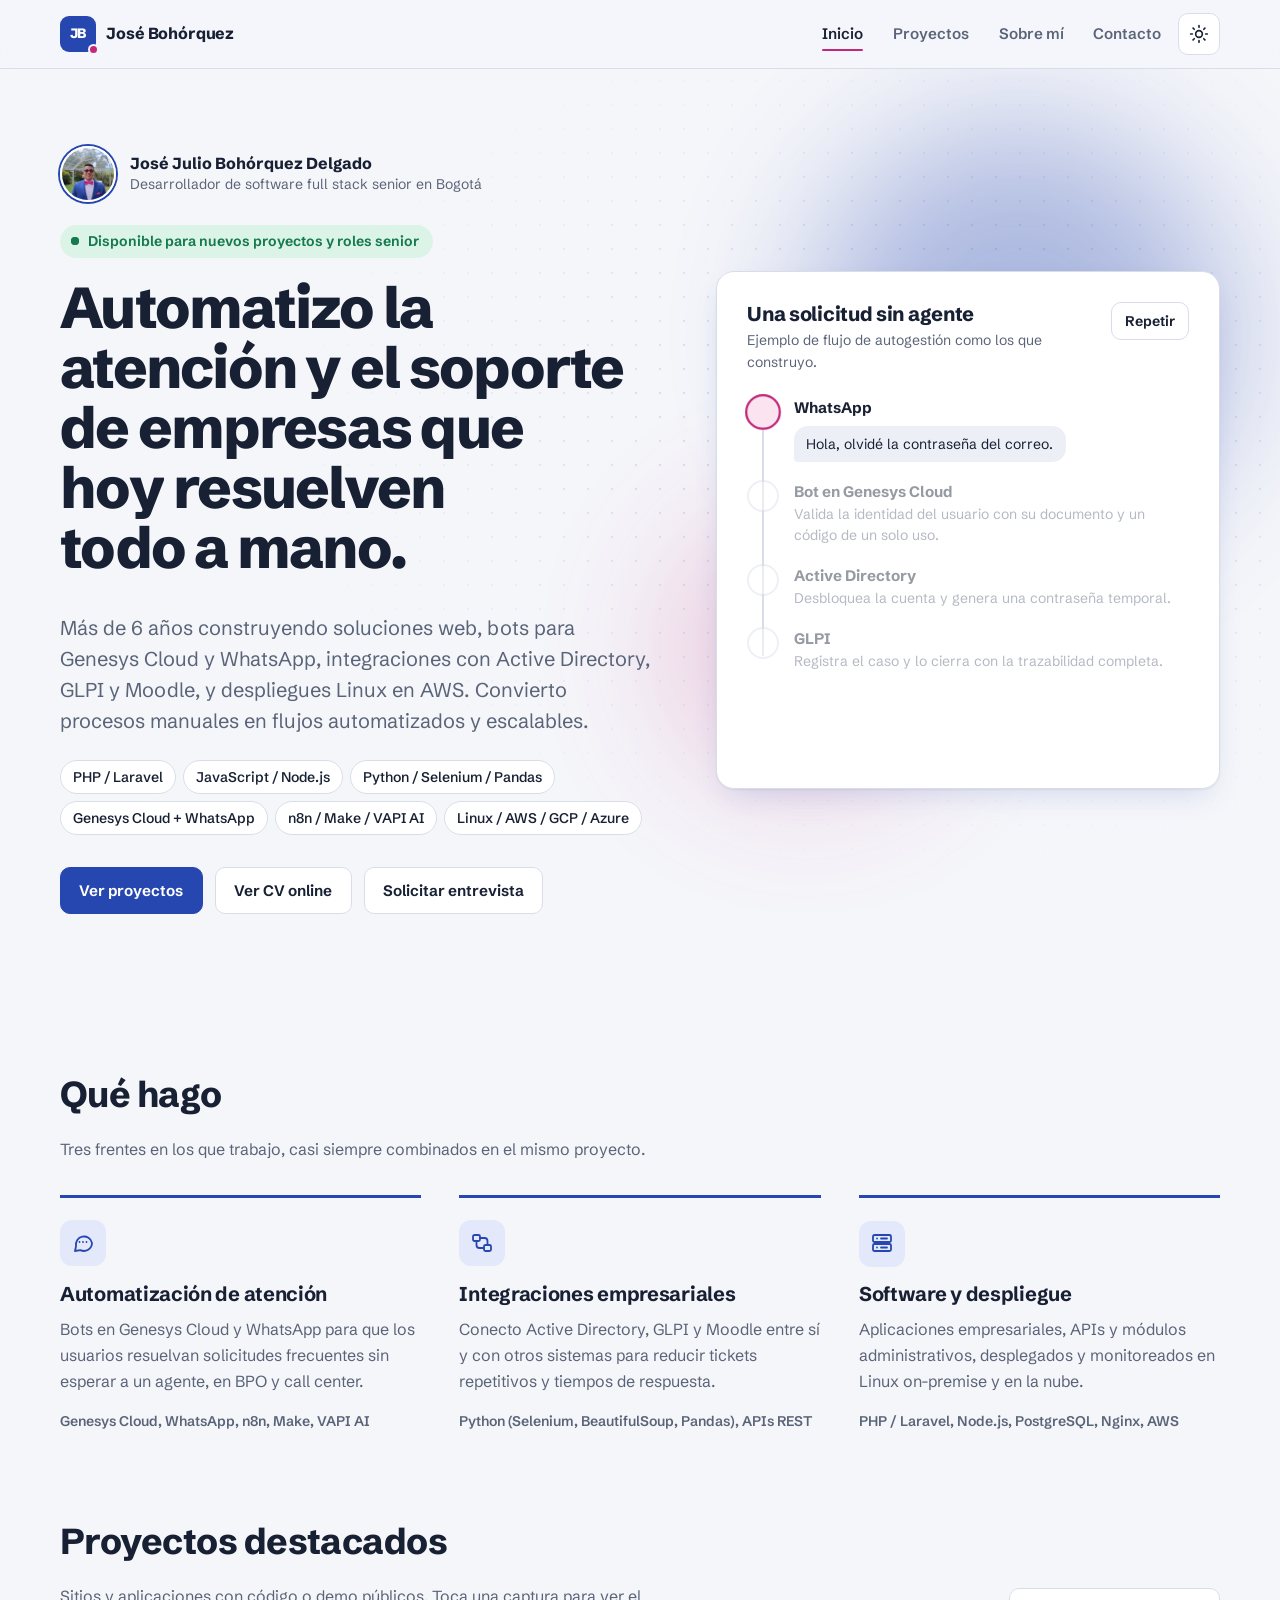
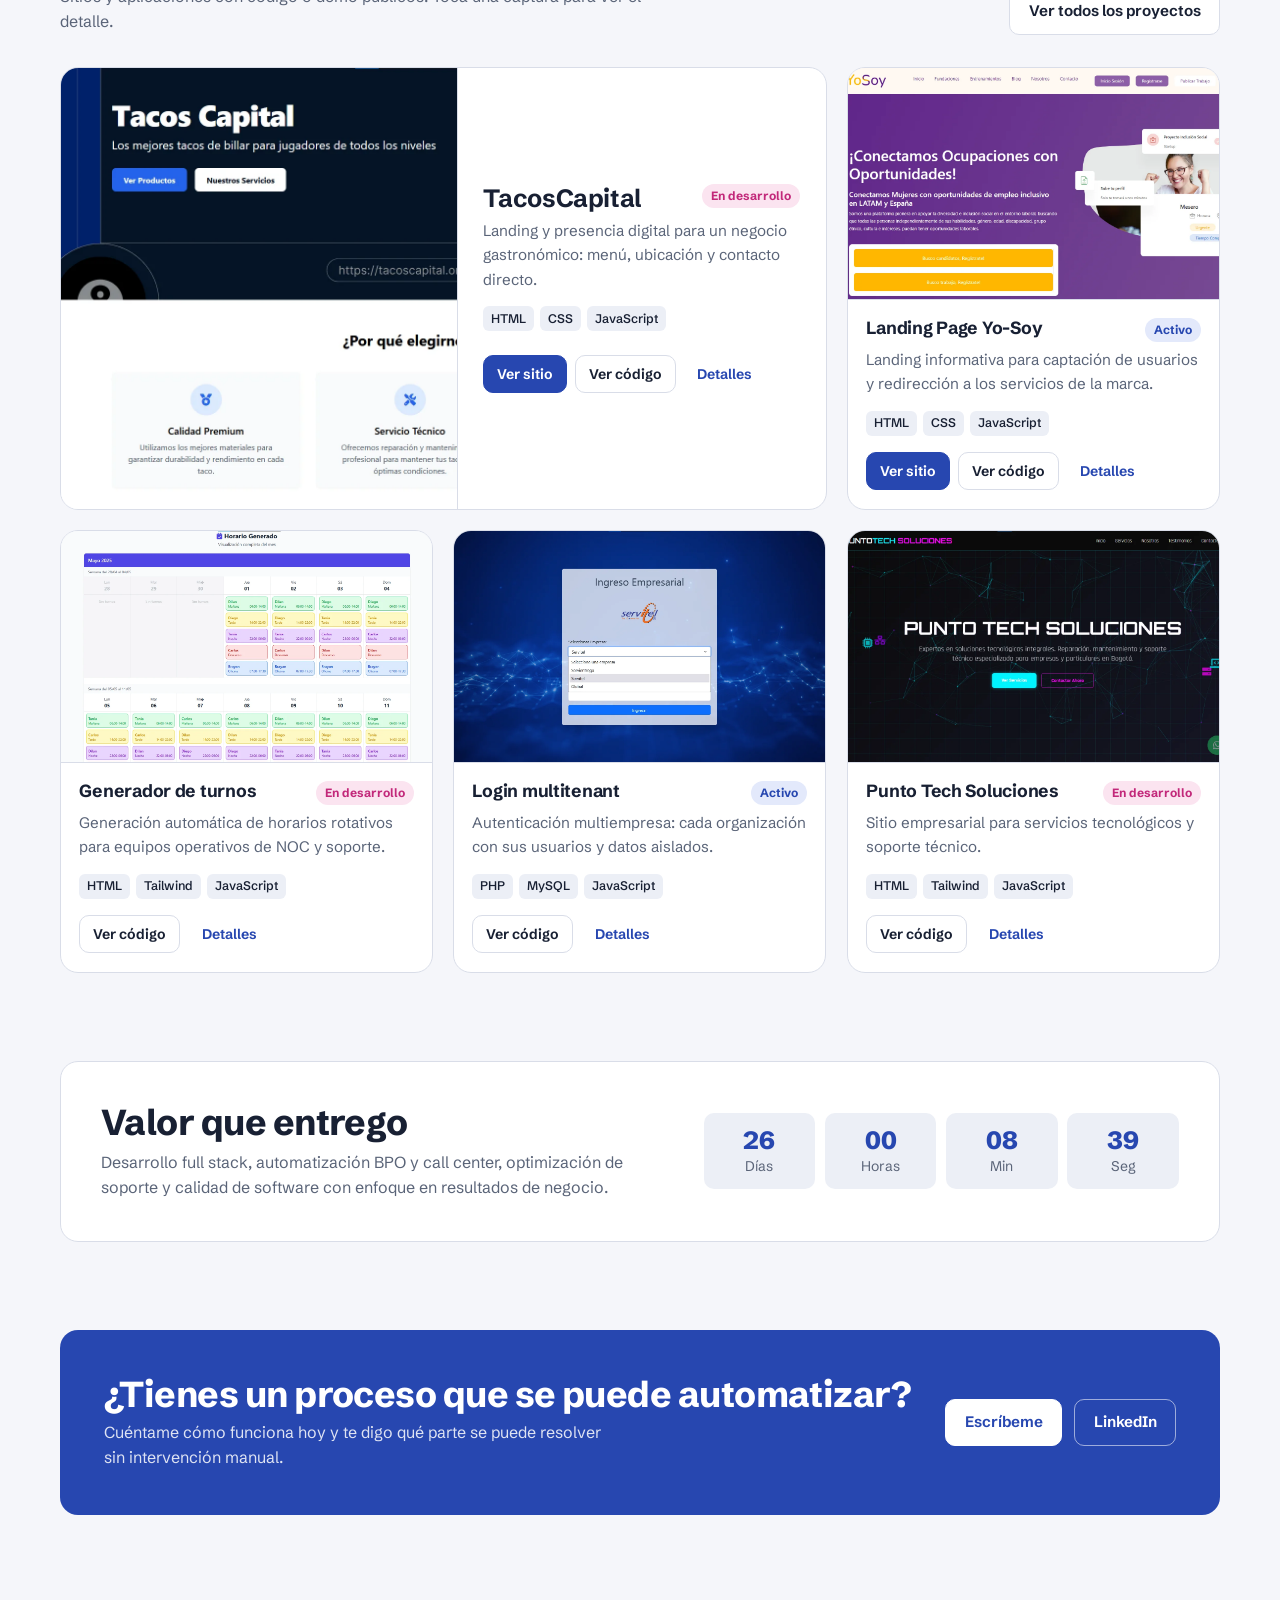
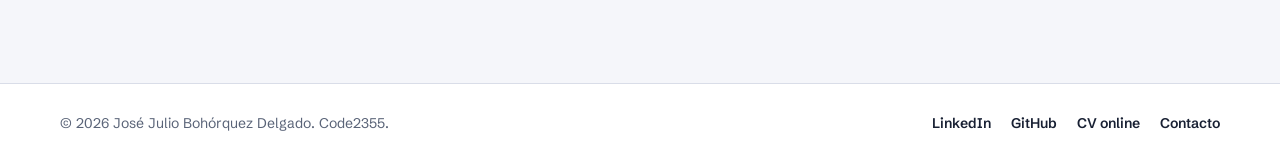
==== commit 79d2625a: "Más animación, UX y responsive en el portafolio - Animaciones: entrada del hero palabra por palabra," ====
--- a/index.html
+++ b/index.html
@@ -18,7 +18,7 @@
   <meta name="twitter:card" content="summary_large_image">
   <meta name="theme-color" content="#2747b0">
   <link rel="icon" href="/assets/favicon.svg" type="image/svg+xml">
-  <script>try{var t=localStorage.getItem("theme");if(t==="dark"||(!t&&matchMedia("(prefers-color-scheme: dark)").matches))document.documentElement.classList.add("dark")}catch(e){}</script>
+  <script>(function(d){try{var t=localStorage.getItem("theme");if(t==="dark"||(!t&&matchMedia("(prefers-color-scheme: dark)").matches))d.classList.add("dark")}catch(e){}if(!matchMedia("(prefers-reduced-motion: reduce)").matches&&"IntersectionObserver"in window){d.classList.add("motion");setTimeout(function(){if(!window.Site)d.classList.remove("motion")},2500)}})(document.documentElement)</script>
   <link rel="preconnect" href="https://fonts.googleapis.com">
   <link rel="preconnect" href="https://fonts.gstatic.com" crossorigin>
   <link href="https://fonts.googleapis.com/css2?family=Schibsted+Grotesk:wght@400..900&display=swap" rel="stylesheet">
@@ -43,11 +43,12 @@
 <body>
   <div data-site-header></div>
 
-  <main id="contenido">
+  <main id="contenido" tabindex="-1">
     <section class="hero">
+      <div class="hero-bg" aria-hidden="true"><span class="glow glow-a"></span><span class="glow glow-b"></span></div>
       <div class="container hero-grid">
         <div>
-          <div class="identity">
+          <div class="identity" data-enter style="--i:0">
             <img src="/assets/fotoWebp/foto.webp" alt="" width="1290" height="968" fetchpriority="high">
             <div>
               <span class="identity-name">José Julio Bohórquez Delgado</span>
@@ -55,14 +56,16 @@
             </div>
           </div>
 
-          <h1>Automatizo la atención y el soporte de empresas que hoy resuelven todo a mano.</h1>
-          <p class="lead">
+          <p class="availability" data-enter style="--i:1"><span class="availability-dot" aria-hidden="true"></span>Disponible para nuevos proyectos y roles senior</p>
+
+          <h1 data-split>Automatizo la atención y el soporte de empresas que hoy resuelven todo a mano.</h1>
+          <p class="lead" data-enter style="--i:4">
             Más de 6 años construyendo soluciones web, bots para Genesys Cloud y WhatsApp,
             integraciones con Active Directory, GLPI y Moodle, y despliegues Linux en AWS.
             Convierto procesos manuales en flujos automatizados y escalables.
           </p>
 
-          <ul class="stack-list" aria-label="Tecnologías principales">
+          <ul class="stack-list" aria-label="Tecnologías principales" data-enter style="--i:5">
             <li class="pill">PHP / Laravel</li>
             <li class="pill">JavaScript / Node.js</li>
             <li class="pill">Python / Selenium / Pandas</li>
@@ -71,14 +74,14 @@
             <li class="pill">Linux / AWS / GCP / Azure</li>
           </ul>
 
-          <div class="actions">
+          <div class="actions" data-enter style="--i:6">
             <a class="btn btn-primary" href="/pages/projects.html">Ver proyectos</a>
             <a class="btn" data-cv-link href="#" target="_blank" rel="noopener">Ver CV online</a>
             <a class="btn" href="/pages/contact.html">Solicitar entrevista</a>
           </div>
         </div>
 
-        <figure class="flow" data-flow>
+        <figure class="flow" data-flow data-enter style="--i:3">
           <div class="flow-head">
             <div>
               <h2>Una solicitud sin agente</h2>
@@ -126,22 +129,25 @@
 
     <section class="section" aria-labelledby="que-hago">
       <div class="container">
-        <div class="section-head">
+        <div class="section-head" data-reveal>
           <h2 id="que-hago">Qué hago</h2>
           <p>Tres frentes en los que trabajo, casi siempre combinados en el mismo proyecto.</p>
         </div>
-        <div class="services">
+        <div class="services" data-reveal-group>
           <article class="service">
+            <span class="service-icon" aria-hidden="true"><svg viewBox="0 0 24 24" fill="none" stroke="currentColor" stroke-width="1.8" stroke-linecap="round" stroke-linejoin="round"><path d="M21 12a8 8 0 0 1-11.6 7.1L4 20l1-4.6A8 8 0 1 1 21 12z"/><path d="M8.5 11h.01M12 11h.01M15.5 11h.01"/></svg></span>
             <h3>Automatización de atención</h3>
             <p>Bots en Genesys Cloud y WhatsApp para que los usuarios resuelvan solicitudes frecuentes sin esperar a un agente, en BPO y call center.</p>
             <p class="service-tools">Genesys Cloud, WhatsApp, n8n, Make, VAPI AI</p>
           </article>
           <article class="service">
+            <span class="service-icon" aria-hidden="true"><svg viewBox="0 0 24 24" fill="none" stroke="currentColor" stroke-width="1.8" stroke-linecap="round" stroke-linejoin="round"><rect x="3" y="4" width="7" height="6" rx="1.5"/><rect x="14" y="14" width="7" height="6" rx="1.5"/><path d="M6.5 10v4a3 3 0 0 0 3 3H14M17.5 14v-4a3 3 0 0 0-3-3H10"/></svg></span>
             <h3>Integraciones empresariales</h3>
             <p>Conecto Active Directory, GLPI y Moodle entre sí y con otros sistemas para reducir tickets repetitivos y tiempos de respuesta.</p>
             <p class="service-tools">Python (Selenium, BeautifulSoup, Pandas), APIs REST</p>
           </article>
           <article class="service">
+            <span class="service-icon" aria-hidden="true"><svg viewBox="0 0 24 24" fill="none" stroke="currentColor" stroke-width="1.8" stroke-linecap="round" stroke-linejoin="round"><rect x="3" y="4" width="18" height="7" rx="1.5"/><rect x="3" y="13" width="18" height="7" rx="1.5"/><path d="M7 7.5h.01M7 16.5h.01M11 7.5h6M11 16.5h6"/></svg></span>
             <h3>Software y despliegue</h3>
             <p>Aplicaciones empresariales, APIs y módulos administrativos, desplegados y monitoreados en Linux on-premise y en la nube.</p>
             <p class="service-tools">PHP / Laravel, Node.js, PostgreSQL, Nginx, AWS</p>
@@ -152,17 +158,20 @@
 
     <section class="section" aria-labelledby="destacados">
       <div class="container">
-        <div class="section-head">
-          <h2 id="destacados">Proyectos destacados</h2>
-          <p>Sitios y aplicaciones con código o demo públicos. <a href="/pages/projects.html">Ver todos los proyectos</a>.</p>
-        </div>
-        <div id="featured-projects" class="projects-grid is-featured"></div>
+        <div class="section-head section-head-row" data-reveal>
+          <div>
+            <h2 id="destacados">Proyectos destacados</h2>
+            <p>Sitios y aplicaciones con código o demo públicos. Toca una captura para ver el detalle.</p>
+          </div>
+          <a class="btn" href="/pages/projects.html">Ver todos los proyectos</a>
+        </div>
+        <div id="featured-projects" class="projects-grid is-featured" data-reveal-group></div>
       </div>
     </section>
 
     <section class="section" aria-labelledby="valor">
       <div class="container">
-        <div class="value">
+        <div class="value" data-reveal>
           <div>
             <h2 id="valor">Valor que entrego</h2>
             <p>
@@ -182,7 +191,7 @@
 
     <section class="section">
       <div class="container">
-        <div class="cta-band">
+        <div class="cta-band" data-reveal>
           <div>
             <h2>¿Tienes un proceso que se puede automatizar?</h2>
             <p>Cuéntame cómo funciona hoy y te digo qué parte se puede resolver sin intervención manual.</p>
@@ -202,8 +211,8 @@
   <script src="/assets/js/projects-data.js"></script>
   <script src="/assets/js/projects-render.js"></script>
   <script>
+    window.ProjectsUI.renderProjects("#featured-projects", { featuredOnly: true, limit: 5 });
     window.Site.bootstrapPage("home");
-    window.ProjectsUI.renderProjects("#featured-projects", { featuredOnly: true, limit: 5 });
   </script>
 </body>
 </html>
--- a/assets/css/main.css
+++ b/assets/css/main.css
@@ -281,6 +281,7 @@
 :root.dark .theme-toggle .icon-moon { display: block; }
 
 .menu-toggle { display: none; }
+.menu-extra { display: none; }
 .menu-toggle .bar {
   display: block;
   width: 18px;
@@ -469,9 +470,37 @@
   gap: clamp(1.5rem, 3vw, 2.5rem);
 }
 .service {
-  padding-top: 1.2rem;
-  border-top: 3px solid var(--primary);
-}
+  position: relative;
+  padding-top: 1.4rem;
+  border-top: 3px solid var(--border);
+}
+/* La línea cobalto se dibuja de izquierda a derecha cuando la sección aparece. */
+.service::before {
+  content: "";
+  position: absolute;
+  left: 0;
+  right: 0;
+  top: -3px;
+  height: 3px;
+  background: var(--primary);
+  transform-origin: left;
+  transition: transform 0.9s var(--ease) calc(var(--i, 0) * 120ms + 200ms), background-color 0.3s ease;
+}
+html.motion .service:not(.is-visible)::before { transform: scaleX(0); }
+.service:hover::before { background: var(--accent); }
+.service-icon {
+  display: grid;
+  place-items: center;
+  width: 46px;
+  height: 46px;
+  margin-bottom: 1rem;
+  border-radius: 12px;
+  background: var(--primary-soft);
+  color: var(--primary);
+  transition: background-color 0.3s ease, color 0.3s ease, transform 0.4s var(--ease);
+}
+.service-icon svg { width: 24px; height: 24px; }
+.service:hover .service-icon { background: var(--primary); color: var(--on-primary); transform: translateY(-3px) rotate(-4deg); }
 .service p { color: var(--muted); }
 .service-tools { margin: 0; color: var(--text); font-size: var(--step--1); font-weight: 600; }
 
@@ -483,30 +512,60 @@
 }
 
 .card {
+  position: relative;
   display: flex;
   flex-direction: column;
   background: var(--surface);
   border: 1px solid var(--border);
   border-radius: var(--radius-lg);
   overflow: hidden;
-  transition: border-color 0.25s ease, box-shadow 0.25s ease;
+  transform: perspective(1000px) rotateX(var(--rx, 0deg)) rotateY(var(--ry, 0deg));
+  transition: border-color 0.25s ease, box-shadow 0.25s ease, transform 0.35s var(--ease);
 }
 .card:hover { border-color: color-mix(in srgb, var(--primary) 45%, var(--border)); box-shadow: var(--shadow); }
+/* Brillo que sigue al puntero (las variables las fija projects-render.js). */
+.card::after {
+  content: "";
+  position: absolute;
+  inset: 0;
+  pointer-events: none;
+  border-radius: inherit;
+  background: radial-gradient(420px circle at var(--mx, 50%) var(--my, 50%), color-mix(in srgb, var(--primary) 11%, transparent), transparent 45%);
+  opacity: 0;
+  transition: opacity 0.3s ease;
+}
+.card:hover::after { opacity: 1; }
 
 .card-media {
+  display: block;
+  width: 100%;
+  padding: 0;
+  border: 0;
+  border-bottom: 1px solid var(--border);
   aspect-ratio: 16 / 10;
   overflow: hidden;
   background: var(--surface-2);
-  border-bottom: 1px solid var(--border);
-}
+  cursor: zoom-in;
+  font: inherit;
+}
+.card-media:focus-visible { outline-offset: -4px; border-radius: var(--radius-lg) var(--radius-lg) 0 0; }
 .card-media img {
   width: 100%;
   height: 100%;
   object-fit: cover;
   object-position: top;
-  transition: transform 0.6s var(--ease);
-}
-.card:hover .card-media img { transform: scale(1.04); }
+  opacity: 0;
+  transform: scale(1.03);
+  transition: transform 0.6s var(--ease), opacity 0.5s ease;
+}
+.card-media img.is-loaded { opacity: 1; transform: none; }
+.card:hover .card-media img.is-loaded { transform: scale(1.05); }
+html.motion .card-media:not(:has(img.is-loaded)) {
+  background: linear-gradient(100deg, var(--surface-2) 30%, color-mix(in srgb, var(--surface-2), var(--surface) 70%) 50%, var(--surface-2) 70%);
+  background-size: 220% 100%;
+  animation: shimmer 1.3s linear infinite;
+}
+@keyframes shimmer { from { background-position: 120% 0; } to { background-position: -120% 0; } }
 
 .card-body {
   display: flex;
@@ -553,8 +612,10 @@
   font-weight: 550;
 }
 
-.card-links { display: flex; flex-wrap: wrap; gap: 0.5rem; margin-top: auto; }
-.card-note { margin: auto 0 0; font-size: var(--step--1); color: var(--muted); }
+.card-links { display: flex; flex-wrap: wrap; align-items: center; gap: 0.5rem; margin-top: auto; }
+.card-note { flex: 1 1 12rem; margin: 0; font-size: var(--step--1); color: var(--muted); }
+.btn-ghost-text { border-color: transparent; background: transparent; color: var(--primary); }
+.btn-ghost-text:hover { border-color: var(--primary-soft); background: var(--primary-soft); }
 
 /* Destacado: el primero ocupa dos columnas en escritorio */
 .projects-grid.is-featured .card:first-child {
@@ -703,7 +764,7 @@
 /* ---------- Contacto ---------- */
 .contact-grid {
   display: grid;
-  grid-template-columns: minmax(0, 1fr) minmax(0, 1fr);
+  grid-template-columns: minmax(0, 1.25fr) minmax(0, 0.85fr);
   gap: 1.25rem;
   align-items: start;
 }
@@ -761,6 +822,389 @@
 .footer-links a { color: var(--text); font-weight: 600; text-decoration: none; }
 .footer-links a:hover { color: var(--primary); text-decoration: underline; }
 
+/* ---------- Transiciones entre páginas y de tema ---------- */
+@view-transition { navigation: auto; }
+.site-header { view-transition-name: site-header; }
+html.theme-vt .site-header { view-transition-name: none; }
+html.theme-vt::view-transition-old(root),
+html.theme-vt::view-transition-new(root) { animation: none; mix-blend-mode: normal; }
+
+/* ---------- Header dinámico ---------- */
+.site-header { transition: transform 0.35s var(--ease), box-shadow 0.3s ease, background-color 0.3s ease; }
+.site-header.is-scrolled { box-shadow: 0 6px 24px -12px rgba(24, 32, 51, 0.25); }
+.site-header.is-hidden:not(:focus-within) { transform: translateY(-100%); }
+.scroll-progress {
+  position: absolute;
+  left: 0;
+  right: 0;
+  bottom: -1px;
+  height: 2px;
+  background: linear-gradient(90deg, var(--primary), var(--accent));
+  transform: scaleX(0);
+  transform-origin: left;
+  pointer-events: none;
+}
+
+.to-top {
+  position: fixed;
+  right: max(1rem, env(safe-area-inset-right));
+  bottom: max(1rem, env(safe-area-inset-bottom));
+  z-index: 40;
+  display: grid;
+  place-items: center;
+  width: 48px;
+  height: 48px;
+  border: 0;
+  border-radius: 50%;
+  background: var(--primary);
+  color: var(--on-primary);
+  box-shadow: var(--shadow);
+  cursor: pointer;
+  opacity: 0;
+  visibility: hidden;
+  transform: translateY(12px) scale(0.9);
+  transition: opacity 0.3s ease, transform 0.35s var(--ease), visibility 0s linear 0.35s, background-color 0.2s ease;
+}
+.to-top svg { width: 22px; height: 22px; }
+.to-top.is-visible { opacity: 1; visibility: visible; transform: none; transition-delay: 0s; }
+.to-top:hover { background: var(--primary-strong); }
+
+.toast {
+  position: fixed;
+  left: 50%;
+  bottom: max(1.25rem, env(safe-area-inset-bottom));
+  z-index: 200;
+  max-width: calc(100% - 2rem);
+  padding: 0.75rem 1.15rem;
+  border-radius: 999px;
+  background: var(--text);
+  color: var(--bg);
+  font-weight: 650;
+  font-size: 0.95rem;
+  box-shadow: 0 12px 30px -10px rgba(0, 0, 0, 0.4);
+  opacity: 0;
+  transform: translate(-50%, 20px);
+  transition: opacity 0.3s ease, transform 0.4s var(--ease);
+  pointer-events: none;
+}
+.toast[data-tone="error"] { background: var(--accent); color: #fff; }
+.toast.is-visible { opacity: 1; transform: translate(-50%, 0); }
+
+/* ---------- Entrada del hero y revelado al hacer scroll ---------- */
+html.motion [data-enter] {
+  animation: enter 0.8s var(--ease) both;
+  animation-delay: calc(var(--i, 0) * 90ms + 120ms);
+}
+@keyframes enter {
+  from { opacity: 0; transform: translateY(18px); }
+  to { opacity: 1; transform: none; }
+}
+
+.word {
+  display: inline-block;
+  overflow: hidden;
+  vertical-align: top;
+  padding-bottom: 0.1em;
+  margin-bottom: -0.1em;
+}
+.word > span {
+  display: inline-block;
+  animation: word-up 0.9s var(--ease) both;
+  animation-delay: calc(var(--w, 0) * 45ms + 200ms);
+}
+@keyframes word-up {
+  from { transform: translateY(110%); }
+  to { transform: none; }
+}
+
+/* Se usa "translate" (no "transform") para no pisar la inclinación de las tarjetas. */
+html.motion [data-reveal]:not(.is-visible) { opacity: 0; }
+html.motion [data-reveal].is-visible {
+  animation: reveal 0.85s var(--ease) both;
+  animation-delay: calc(var(--i, 0) * 90ms);
+}
+@keyframes reveal {
+  from { opacity: 0; translate: 0 28px; }
+  to { opacity: 1; translate: 0 0; }
+}
+
+/* ---------- Hero: retícula y brillo ---------- */
+.hero { position: relative; overflow: hidden; }
+.hero-grid { position: relative; z-index: 1; }
+.hero-bg { position: absolute; inset: 0; pointer-events: none; }
+.hero-bg::before {
+  content: "";
+  position: absolute;
+  inset: 0;
+  background-image: radial-gradient(color-mix(in srgb, var(--primary) 28%, transparent) 1.1px, transparent 1.6px);
+  background-size: 24px 24px;
+  -webkit-mask-image: radial-gradient(ellipse 70% 65% at 72% 40%, #000 20%, transparent 75%);
+  mask-image: radial-gradient(ellipse 70% 65% at 72% 40%, #000 20%, transparent 75%);
+  opacity: 0.55;
+}
+.glow {
+  position: absolute;
+  border-radius: 50%;
+  filter: blur(70px);
+  opacity: 0.35;
+}
+.glow-a { width: 420px; height: 420px; right: 4%; top: 6%; background: var(--primary); }
+.glow-b { width: 280px; height: 280px; right: 26%; top: 48%; background: var(--accent); opacity: 0.22; }
+:root.dark .glow { opacity: 0.22; }
+:root.dark .glow-b { opacity: 0.16; }
+html.motion .glow-a { animation: drift 14s ease-in-out infinite alternate; }
+html.motion .glow-b { animation: drift 18s ease-in-out infinite alternate-reverse; }
+@keyframes drift {
+  from { transform: translate(0, 0) scale(1); }
+  to { transform: translate(-60px, 40px) scale(1.15); }
+}
+
+.availability {
+  display: inline-flex;
+  align-items: center;
+  gap: 0.55rem;
+  margin: -0.4rem 0 1.25rem;
+  padding: 0.35rem 0.85rem 0.35rem 0.7rem;
+  border-radius: 999px;
+  background: var(--ok-soft);
+  color: var(--ok);
+  font-size: var(--step--1);
+  font-weight: 650;
+}
+.availability-dot {
+  position: relative;
+  width: 8px;
+  height: 8px;
+  border-radius: 50%;
+  background: currentColor;
+}
+html.motion .availability-dot::after {
+  content: "";
+  position: absolute;
+  inset: 0;
+  border-radius: 50%;
+  background: currentColor;
+  animation: ping 1.8s ease-out infinite;
+}
+@keyframes ping {
+  from { transform: scale(1); opacity: 0.7; }
+  to { transform: scale(3); opacity: 0; }
+}
+
+/* ---------- Flujo: indicador de escritura ---------- */
+.flow-typing {
+  display: none;
+  gap: 4px;
+  width: fit-content;
+  margin-top: 0.4rem;
+  padding: 0.55rem 0.7rem;
+  border-radius: 14px 14px 14px 4px;
+  background: var(--surface-2);
+}
+.flow-typing i {
+  width: 6px;
+  height: 6px;
+  border-radius: 50%;
+  background: var(--muted);
+  animation: typing 1s ease-in-out infinite;
+}
+.flow-typing i:nth-child(2) { animation-delay: 0.15s; }
+.flow-typing i:nth-child(3) { animation-delay: 0.3s; }
+@keyframes typing {
+  0%, 60%, 100% { transform: translateY(0); opacity: 0.4; }
+  30% { transform: translateY(-4px); opacity: 1; }
+}
+.flow-step[data-state="typing"] { opacity: 1; }
+.flow-step[data-state="typing"] .flow-typing { display: flex; }
+.flow-step[data-state="typing"] .flow-detail,
+.flow-step[data-state="typing"] .flow-bubble { display: none; }
+.flow-step[data-state="typing"] .flow-dot {
+  border-color: var(--accent);
+  background: var(--accent-soft);
+  transform: scale(1.12);
+  animation: pulse 1.1s ease-out infinite;
+}
+.flow-step[data-state="active"] .flow-detail,
+.flow-step[data-state="active"] .flow-bubble { animation: fade-up 0.4s var(--ease) both; }
+@keyframes fade-up {
+  from { opacity: 0; transform: translateY(6px); }
+  to { opacity: 1; transform: none; }
+}
+
+/* ---------- Contador ---------- */
+.countdown .num.tick { animation: tick 0.35s var(--ease); }
+@keyframes tick {
+  from { transform: translateY(-35%); opacity: 0.2; }
+  to { transform: none; opacity: 1; }
+}
+
+/* ---------- Secciones ---------- */
+.section-head-row {
+  display: flex;
+  flex-wrap: wrap;
+  align-items: flex-end;
+  justify-content: space-between;
+  gap: 1rem 2rem;
+  max-width: none;
+}
+.section-head-row > div { max-width: 62ch; }
+
+/* ---------- Buscador y estado vacío ---------- */
+.filters { gap: 0.75rem 1rem; }
+.search {
+  position: relative;
+  flex: 1 1 260px;
+  max-width: 360px;
+}
+.search svg {
+  position: absolute;
+  left: 0.85rem;
+  top: 50%;
+  width: 18px;
+  height: 18px;
+  transform: translateY(-50%);
+  color: var(--muted);
+  pointer-events: none;
+}
+.search input {
+  width: 100%;
+  min-height: 44px;
+  padding: 0.55rem 0.9rem 0.55rem 2.5rem;
+  border: 1.5px solid var(--border);
+  border-radius: 999px;
+  background: var(--surface);
+  color: var(--text);
+  font: inherit;
+  font-size: 0.95rem;
+  transition: border-color 0.2s ease, box-shadow 0.2s ease;
+}
+.search input:focus { outline: none; border-color: var(--primary); box-shadow: 0 0 0 4px var(--primary-soft); }
+.filter-chips { display: flex; flex-wrap: wrap; gap: 0.5rem; }
+
+.empty-state {
+  grid-column: 1 / -1;
+  padding: clamp(2rem, 6vw, 3.5rem) 1.5rem;
+  border: 2px dashed var(--border);
+  border-radius: var(--radius-lg);
+  text-align: center;
+  color: var(--muted);
+  animation: fade-up 0.4s var(--ease) both;
+}
+.empty-state strong { color: var(--text); }
+
+/* ---------- Modal de proyecto ---------- */
+html.dialog-open { overflow: hidden; }
+.project-dialog {
+  width: min(1000px, 100% - 2rem);
+  max-width: none;
+  max-height: min(88vh, 720px);
+  padding: 0;
+  border: 1px solid var(--border);
+  border-radius: 20px;
+  background: var(--surface);
+  color: var(--text);
+  box-shadow: 0 30px 80px -20px rgba(10, 14, 30, 0.55);
+  overflow: hidden;
+}
+.project-dialog[open] { animation: dialog-in 0.4s var(--ease); }
+.project-dialog::backdrop {
+  background: rgba(10, 14, 30, 0.55);
+  backdrop-filter: blur(4px);
+  animation: fade 0.3s ease;
+}
+@keyframes dialog-in {
+  from { opacity: 0; transform: translateY(18px) scale(0.97); }
+  to { opacity: 1; transform: none; }
+}
+@keyframes fade { from { opacity: 0; } to { opacity: 1; } }
+
+.pd-inner {
+  position: relative;
+  display: grid;
+  grid-template-columns: minmax(0, 1.35fr) minmax(0, 1fr);
+  max-height: min(88vh, 720px);
+}
+.pd-media { background: var(--surface-2); overflow: hidden; min-height: 320px; }
+.pd-media img {
+  width: 100%;
+  height: 100%;
+  object-fit: cover;
+  object-position: top left;
+  opacity: 0;
+  transition: opacity 0.4s ease;
+}
+.pd-media img.is-loaded { opacity: 1; }
+.pd-body {
+  display: flex;
+  flex-direction: column;
+  padding: 2rem 1.75rem 1.5rem;
+  overflow-y: auto;
+}
+.pd-body.is-swapping > * { animation: fade-up 0.35s var(--ease) both; }
+.pd-meta { display: flex; align-items: center; gap: 0.6rem; margin-bottom: 0.8rem; padding-right: 3rem; }
+.pd-category { color: var(--muted); font-size: var(--step--1); font-weight: 600; }
+.pd-body h2 { font-size: var(--step-2); margin-bottom: 0.5rem; }
+.pd-text { color: var(--muted); }
+.pd-nav {
+  display: flex;
+  align-items: center;
+  justify-content: space-between;
+  gap: 0.75rem;
+  margin-top: auto;
+  padding-top: 1.25rem;
+  border-top: 1px solid var(--border);
+}
+.pd-body .card-links { margin: 0 0 1.5rem; }
+.pd-count { color: var(--muted); font-size: var(--step--1); font-variant-numeric: tabular-nums; }
+.pd-close { position: absolute; top: 0.85rem; right: 0.85rem; z-index: 2; }
+
+/* ---------- Formulario de contacto ---------- */
+.contact-side { display: grid; gap: 1.25rem; }
+.composer-intro { margin-top: -0.3rem; font-size: 0.95rem; }
+.field { display: grid; align-content: start; gap: 0.35rem; margin-bottom: 1rem; }
+.field-row { display: grid; grid-template-columns: minmax(0, 1fr) minmax(0, 1fr); gap: 0 1rem; }
+.field label { font-weight: 650; font-size: 0.92rem; }
+.optional { color: var(--muted); font-weight: 500; }
+.field-label-row { display: flex; justify-content: space-between; align-items: baseline; }
+.field-counter { color: var(--muted); font-size: 0.8rem; font-variant-numeric: tabular-nums; }
+.field input,
+.field select,
+.field textarea {
+  width: 100%;
+  min-height: 46px;
+  padding: 0.65rem 0.85rem;
+  border: 1.5px solid var(--border);
+  border-radius: var(--radius-md);
+  background: var(--bg);
+  color: var(--text);
+  font: inherit;
+  font-size: 0.97rem;
+  transition: border-color 0.2s ease, box-shadow 0.2s ease;
+}
+.field select {
+  appearance: none;
+  padding-right: 2.4rem;
+  background-image: url("data:image/svg+xml,%3Csvg xmlns='http://www.w3.org/2000/svg' viewBox='0 0 24 24' fill='none' stroke='%238a93a8' stroke-width='2' stroke-linecap='round'%3E%3Cpath d='M6 9l6 6 6-6'/%3E%3C/svg%3E");
+  background-repeat: no-repeat;
+  background-position: right 0.8rem center;
+  background-size: 18px;
+}
+.field textarea { min-height: 140px; resize: vertical; line-height: 1.5; }
+.field input:focus,
+.field select:focus,
+.field textarea:focus { outline: none; border-color: var(--primary); box-shadow: 0 0 0 4px var(--primary-soft); }
+.field [aria-invalid="true"] { border-color: var(--accent); }
+.field-error { min-height: 1.1em; color: var(--accent); font-size: 0.85rem; font-weight: 600; }
+.field-error:empty { min-height: 0; }
+
+.copy-btn { display: inline-grid; }
+.copy-btn > span { grid-area: 1 / 1; transition: opacity 0.2s ease, transform 0.3s var(--ease); }
+.copy-btn .copy-done { opacity: 0; transform: translateY(6px); color: var(--ok); }
+.copy-btn.is-done .copy-label { opacity: 0; transform: translateY(-6px); }
+.copy-btn.is-done .copy-done { opacity: 1; transform: none; }
+
+.expect-list { max-width: 62ch; }
+
 /* ---------- 404 ---------- */
 .not-found { text-align: left; max-width: 40rem; }
 
@@ -772,36 +1216,63 @@
   .projects-grid { grid-template-columns: repeat(2, minmax(0, 1fr)); }
   .about-photo { position: static; max-width: 360px; }
   .about-grid .about-photo { order: -1; }
+  .contact-grid { grid-template-columns: minmax(0, 1fr); }
+  .contact-side { grid-template-columns: repeat(2, minmax(0, 1fr)); align-items: start; }
+  .glow-a { width: 300px; height: 300px; right: -10%; }
+  .glow-b { right: 10%; top: 60%; }
 }
 
 @media (max-width: 760px) {
   .menu-toggle { display: grid; }
 
+  /* Menú a pantalla completa. Va en absolute porque el backdrop-filter del header
+     convierte al header en el bloque contenedor de cualquier hijo fixed. */
   .nav-links {
     position: absolute;
     top: 100%;
     left: 0;
     right: 0;
+    height: calc(100dvh - var(--header-h));
     flex-direction: column;
     align-items: stretch;
     gap: 0;
-    padding: 0 1.25rem;
+    padding: 1rem 1.25rem 2rem;
     background: var(--bg);
-    border-bottom: 1px solid var(--border);
-    max-height: 0;
-    overflow: hidden;
+    overflow-y: auto;
+    opacity: 0;
     visibility: hidden;
-    transition: max-height 0.35s var(--ease), padding 0.35s var(--ease), visibility 0s linear 0.35s;
+    transform: translateY(-10px);
+    transition: opacity 0.3s ease, transform 0.4s var(--ease), visibility 0s linear 0.4s;
   }
   .nav-links.is-open {
-    max-height: 320px;
-    padding-block: 0.5rem 1rem;
+    opacity: 1;
     visibility: visible;
-    transition: max-height 0.35s var(--ease), padding 0.35s var(--ease), visibility 0s;
+    transform: none;
+    transition: opacity 0.3s ease, transform 0.4s var(--ease), visibility 0s;
   }
-  .nav-link { padding: 0.85rem 0.25rem; font-size: 1.05rem; border-bottom: 1px solid var(--border); border-radius: 0; }
-  .nav-links li:last-child .nav-link { border-bottom: 0; }
-  .nav-link::after { left: 0.25rem; right: auto; width: 2.5rem; bottom: 0.45rem; }
+  .nav-links li {
+    opacity: 0;
+    transform: translateY(14px);
+    transition: opacity 0.35s ease, transform 0.5s var(--ease);
+  }
+  .nav-links.is-open li {
+    opacity: 1;
+    transform: none;
+    transition-delay: calc(var(--i, 0) * 55ms + 80ms);
+  }
+  .nav-link {
+    padding: 1rem 0.25rem;
+    font-size: 1.6rem;
+    font-weight: 750;
+    letter-spacing: -0.02em;
+    color: var(--text);
+    border-bottom: 1px solid var(--border);
+    border-radius: 0;
+  }
+  .nav-link::after { left: 0.25rem; right: auto; width: 2.5rem; bottom: 0.55rem; }
+  .menu-extra { display: flex; gap: 0.75rem; margin-top: 1.75rem; }
+  .menu-extra .btn { flex: 1; }
+  html.menu-open body { overflow: hidden; }
 
   .services,
   .contact-grid,
@@ -819,6 +1290,32 @@
   .projects-grid.is-featured .card:first-child .card-title { font-size: 1.1rem; }
 
   .filter-count { width: 100%; margin-left: 0; }
+  .search { max-width: none; flex-basis: 100%; }
+  .filter-chips { flex-wrap: nowrap; overflow-x: auto; margin-inline: -1.25rem; padding: 0.2rem 1.25rem; scrollbar-width: none; }
+  .filter-chips::-webkit-scrollbar { display: none; }
+  .filter-btn { flex: none; }
+
+  .contact-side,
+  .field-row { grid-template-columns: minmax(0, 1fr); }
+
+  .section-head-row .btn { width: 100%; }
+
+  /* Modal como hoja que sube desde abajo */
+  .project-dialog {
+    width: 100%;
+    max-height: 92dvh;
+    margin: auto 0 0;
+    border-radius: 22px 22px 0 0;
+    border-bottom: 0;
+  }
+  .project-dialog[open] { animation: sheet-in 0.45s var(--ease); }
+  .pd-inner { grid-template-columns: minmax(0, 1fr); max-height: 92dvh; overflow-y: auto; }
+  .pd-media { min-height: 0; aspect-ratio: 16 / 10; }
+  .pd-body { overflow: visible; padding: 1.4rem 1.25rem calc(1.25rem + env(safe-area-inset-bottom)); }
+  .pd-close { background: color-mix(in srgb, var(--surface) 85%, transparent); backdrop-filter: blur(6px); }
+
+  .hero-bg::before { -webkit-mask-image: radial-gradient(ellipse 90% 60% at 50% 20%, #000 10%, transparent 70%); mask-image: radial-gradient(ellipse 90% 60% at 50% 20%, #000 10%, transparent 70%); }
+  .to-top { width: 44px; height: 44px; }
   .actions .btn { flex: 1 1 auto; }
   .cta-band .actions { width: 100%; }
 }
@@ -826,6 +1323,16 @@
 @media (max-width: 420px) {
   .brand-name { display: none; }
   .countdown { gap: 0.4rem; }
+}
+
+@keyframes sheet-in {
+  from { transform: translateY(100%); }
+  to { transform: none; }
+}
+
+@media print {
+  .site-header, .site-footer, .to-top, .hero-bg, .skip-link, .flow-head button { display: none !important; }
+  body { background: #fff; color: #000; }
 }
 
 @media (prefers-reduced-motion: reduce) {
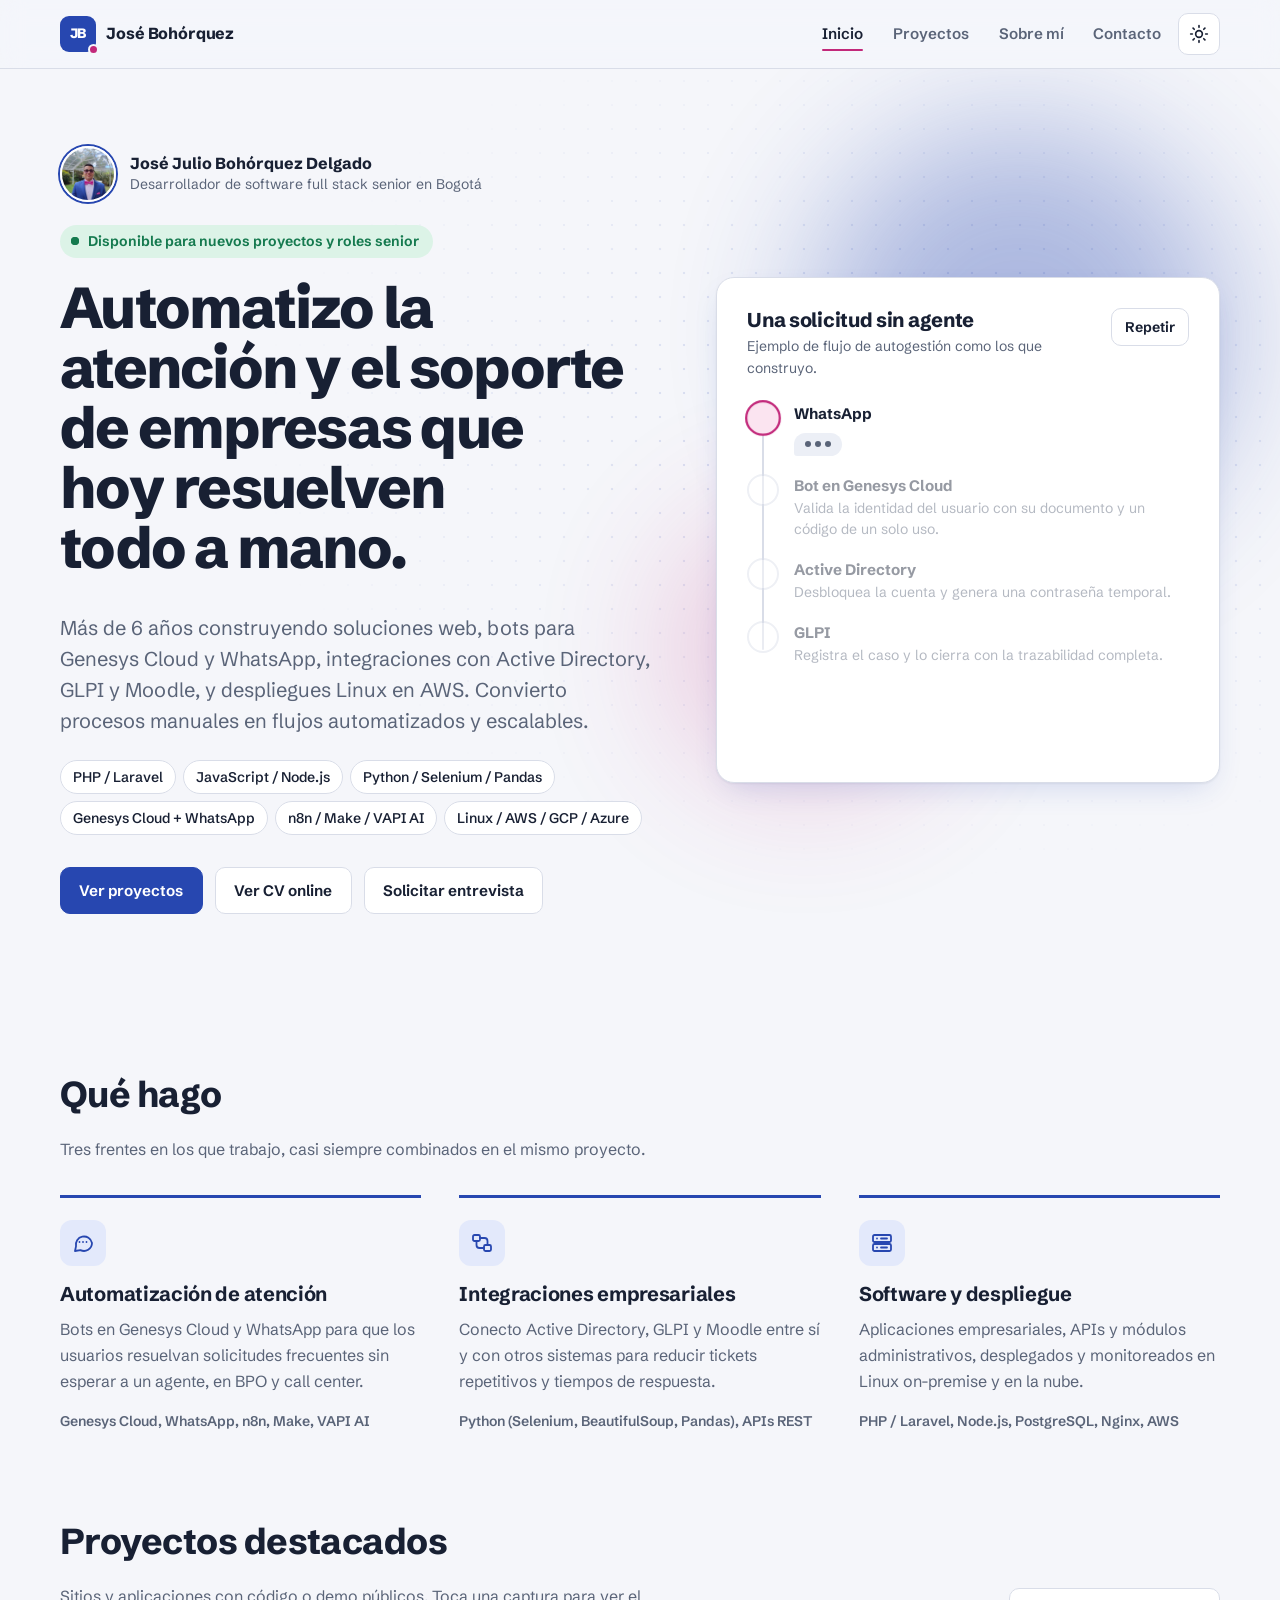
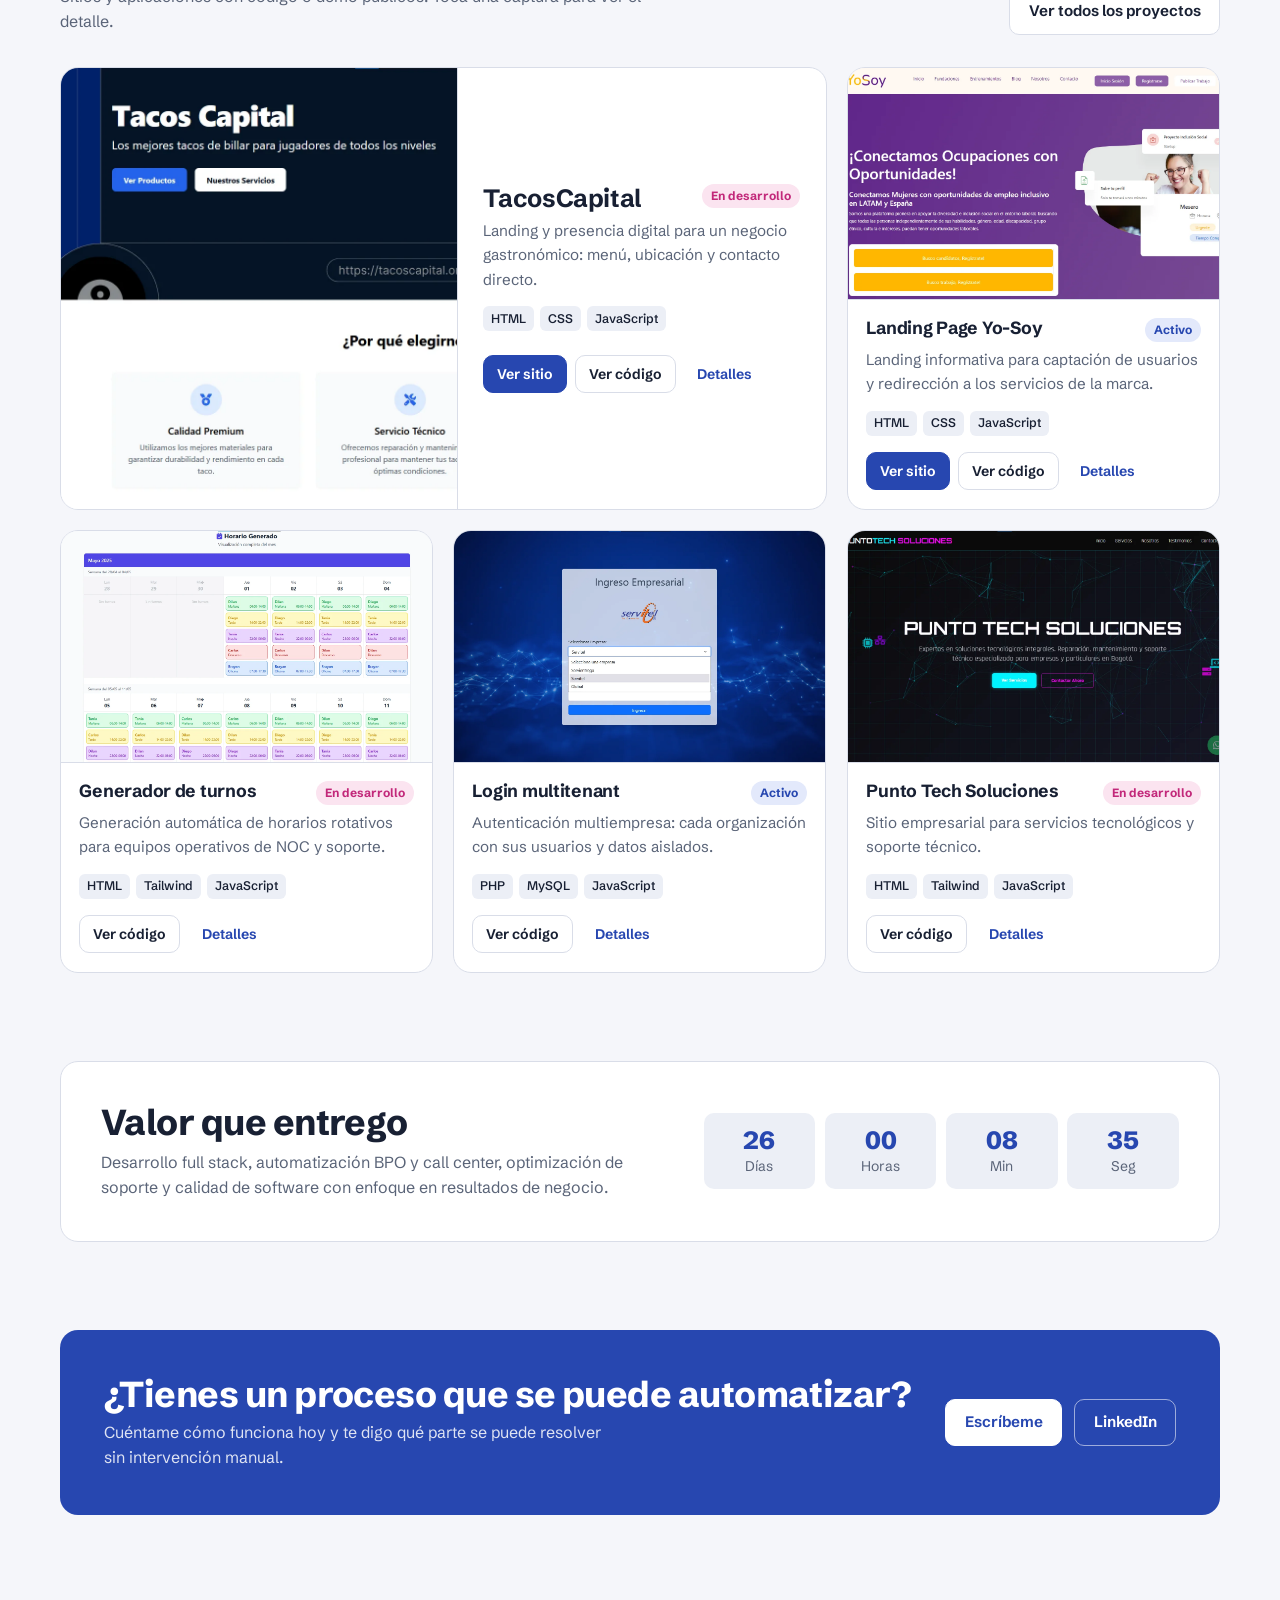
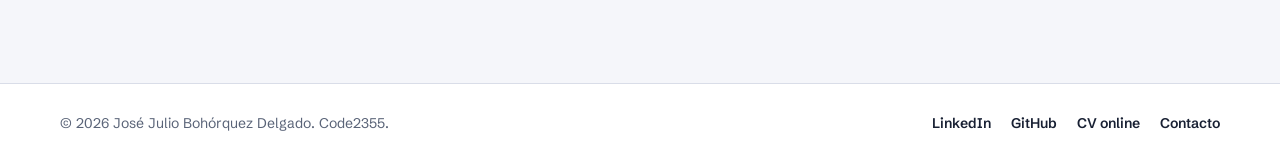
==== commit bb4d7c2c: "Actualizar enlace del CV a jose-bohorquez.online" ====
--- a/index.html
+++ b/index.html
@@ -34,7 +34,8 @@
     "address": { "@type": "PostalAddress", "addressLocality": "Bogotá", "addressCountry": "CO" },
     "sameAs": [
       "https://github.com/Jose-Bohorquez",
-      "https://www.linkedin.com/in/jose-bohorquez-full-stack-software-developer/"
+      "https://www.linkedin.com/in/jose-bohorquez-full-stack-software-developer/",
+      "https://jose-bohorquez.online/"
     ],
     "knowsAbout": ["PHP", "Laravel", "JavaScript", "Node.js", "Python", "Genesys Cloud", "Automatización de procesos", "Linux", "AWS"]
   }
